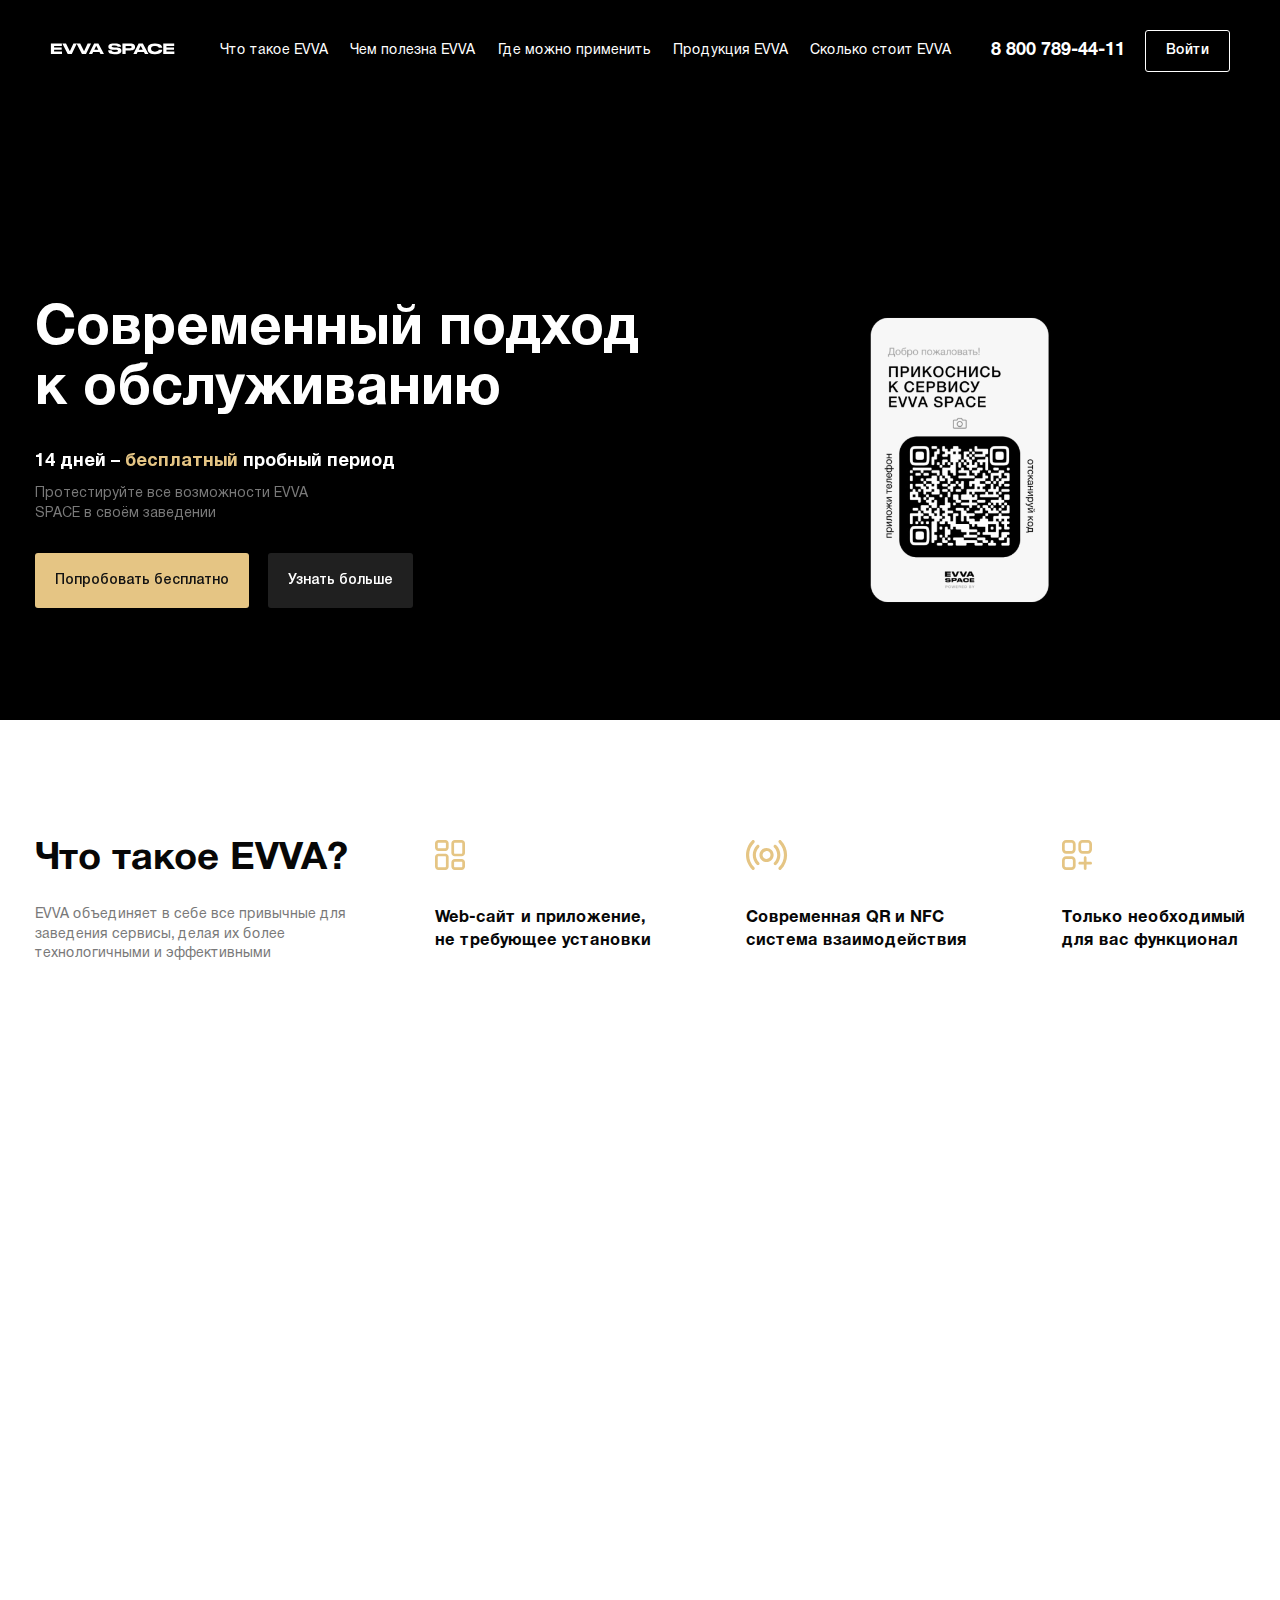
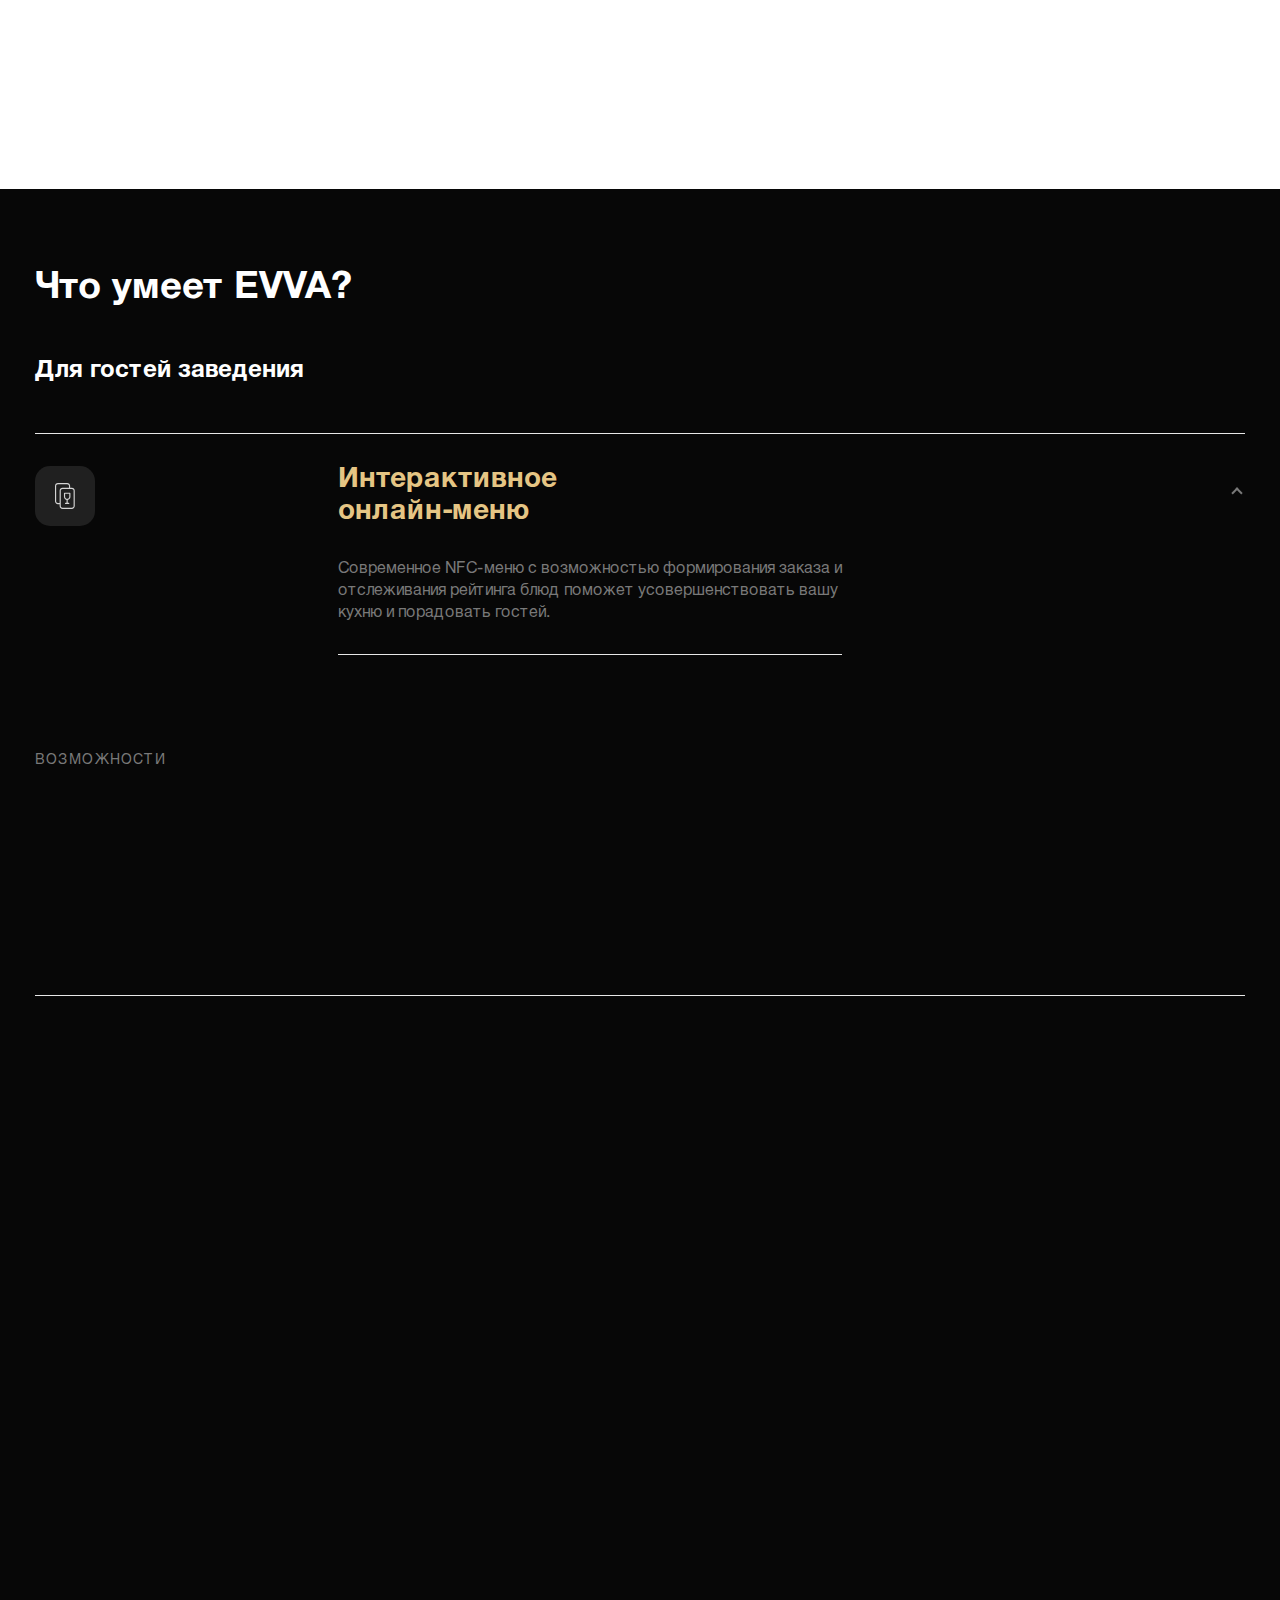
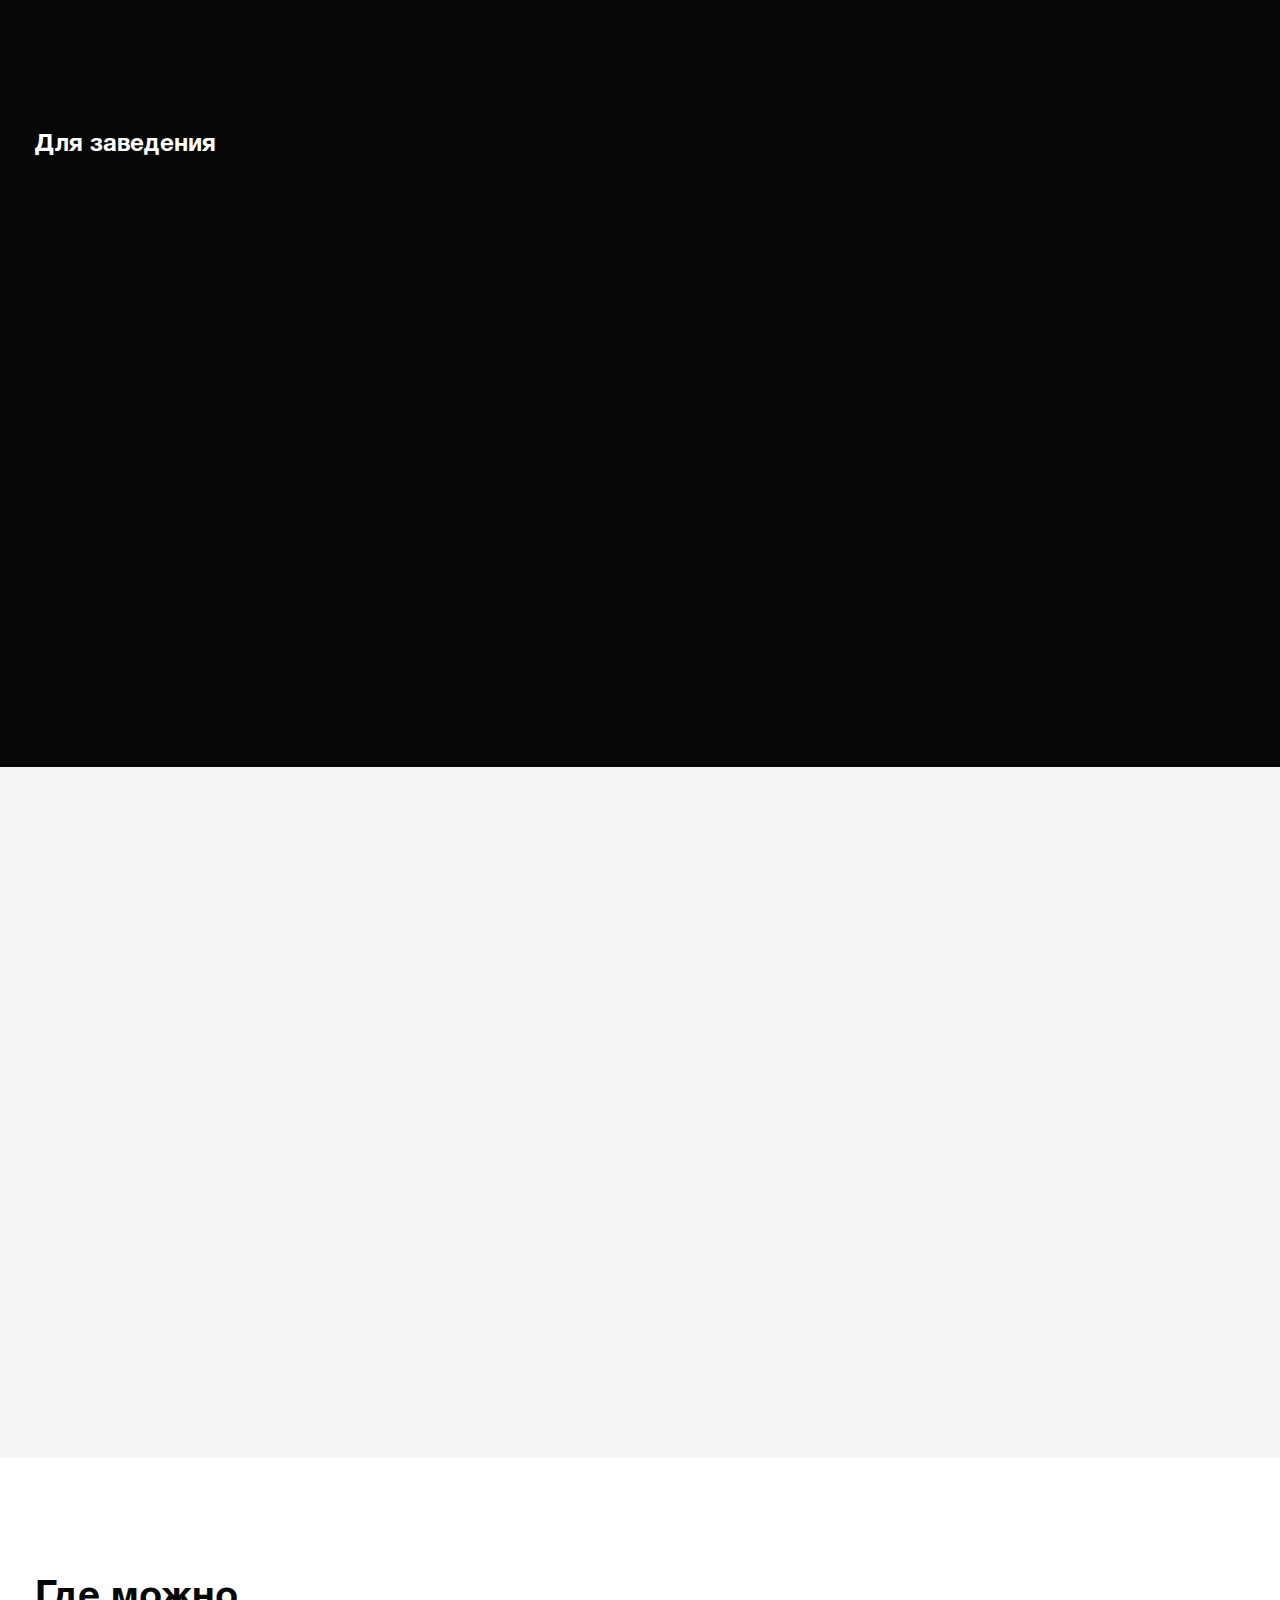
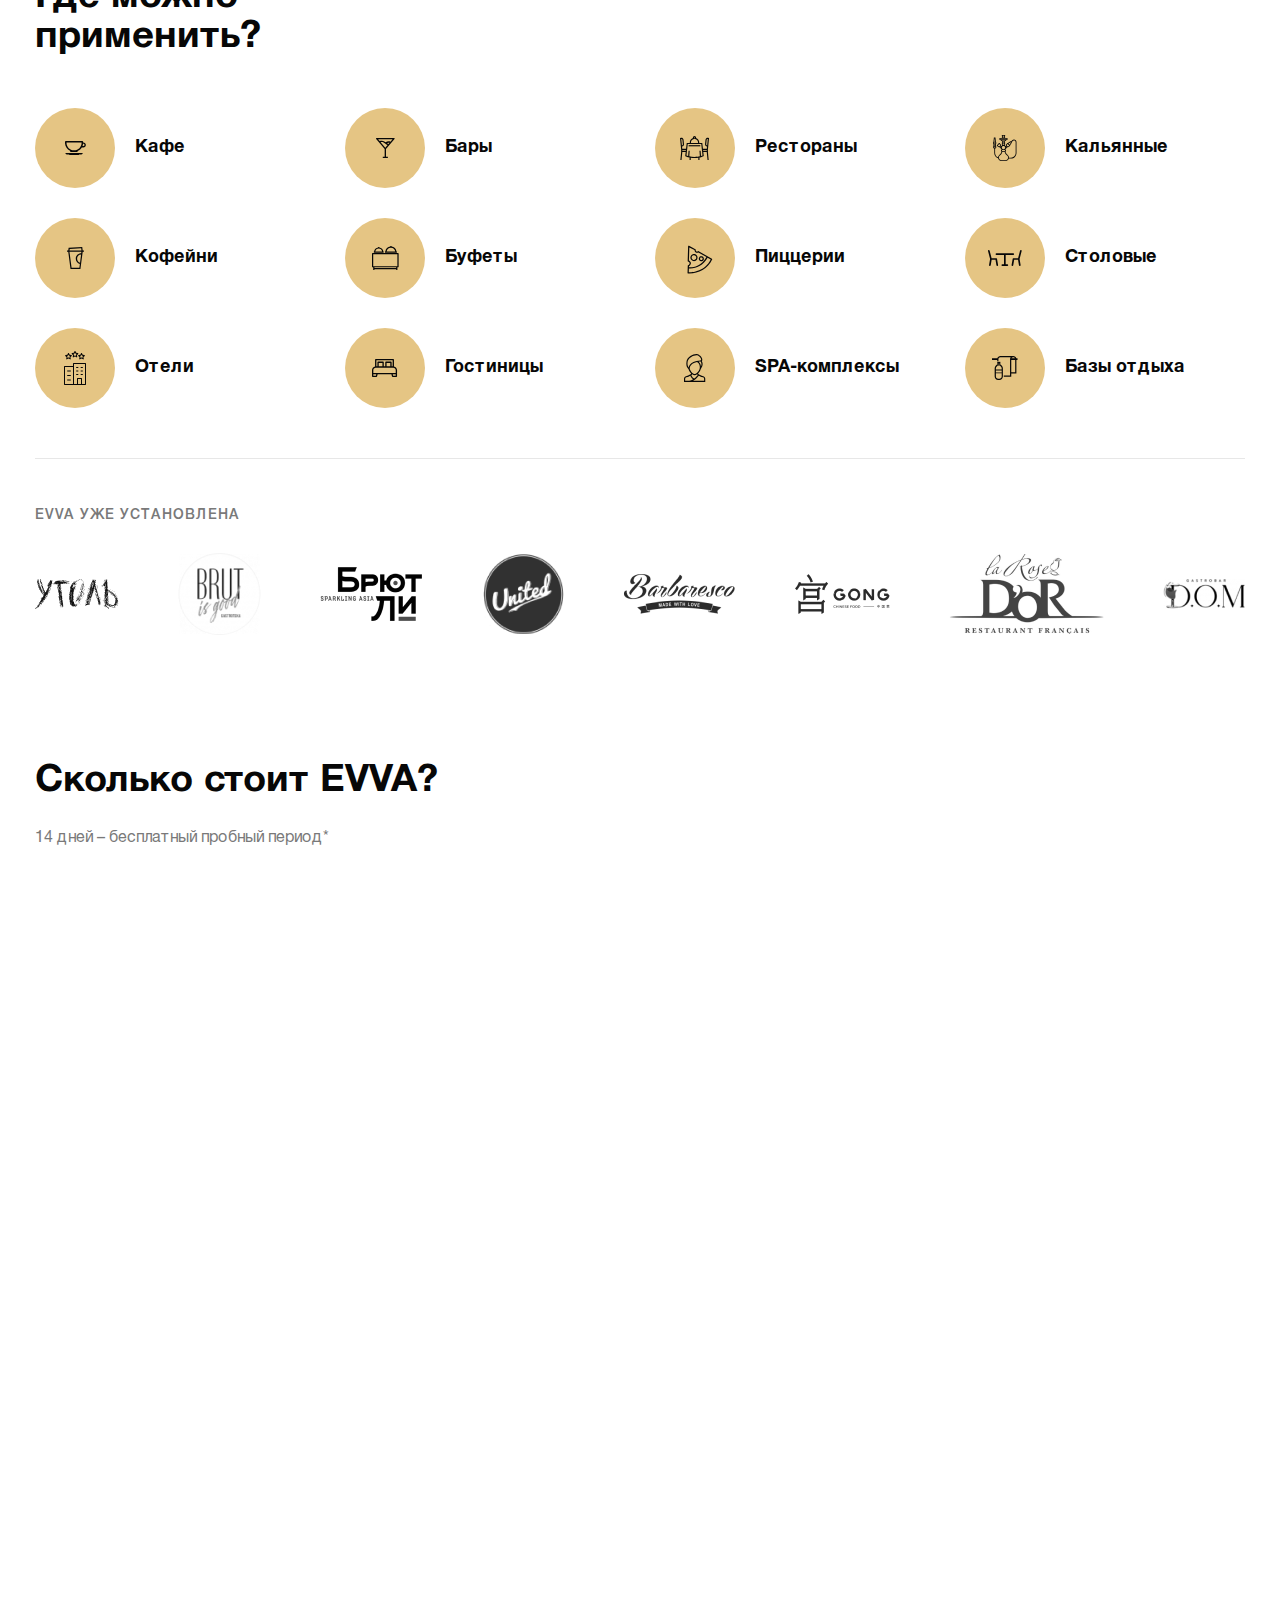
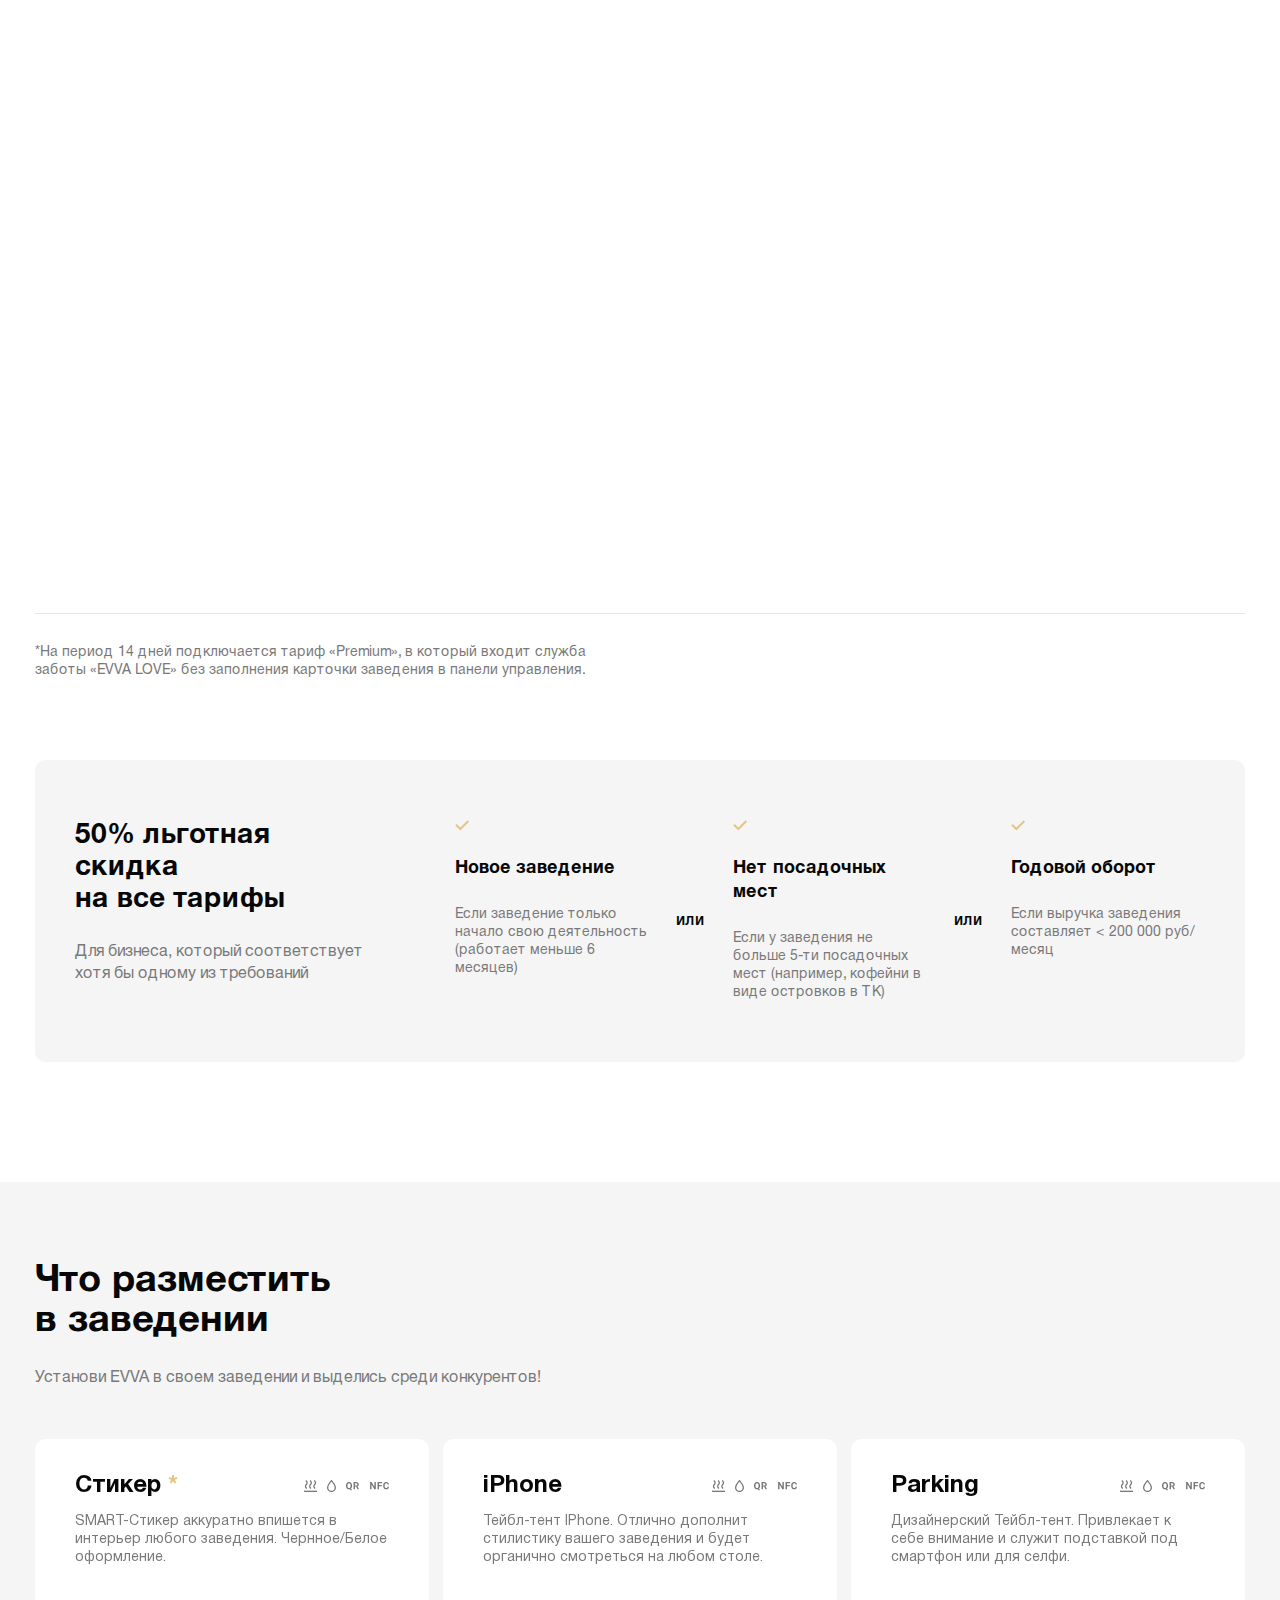
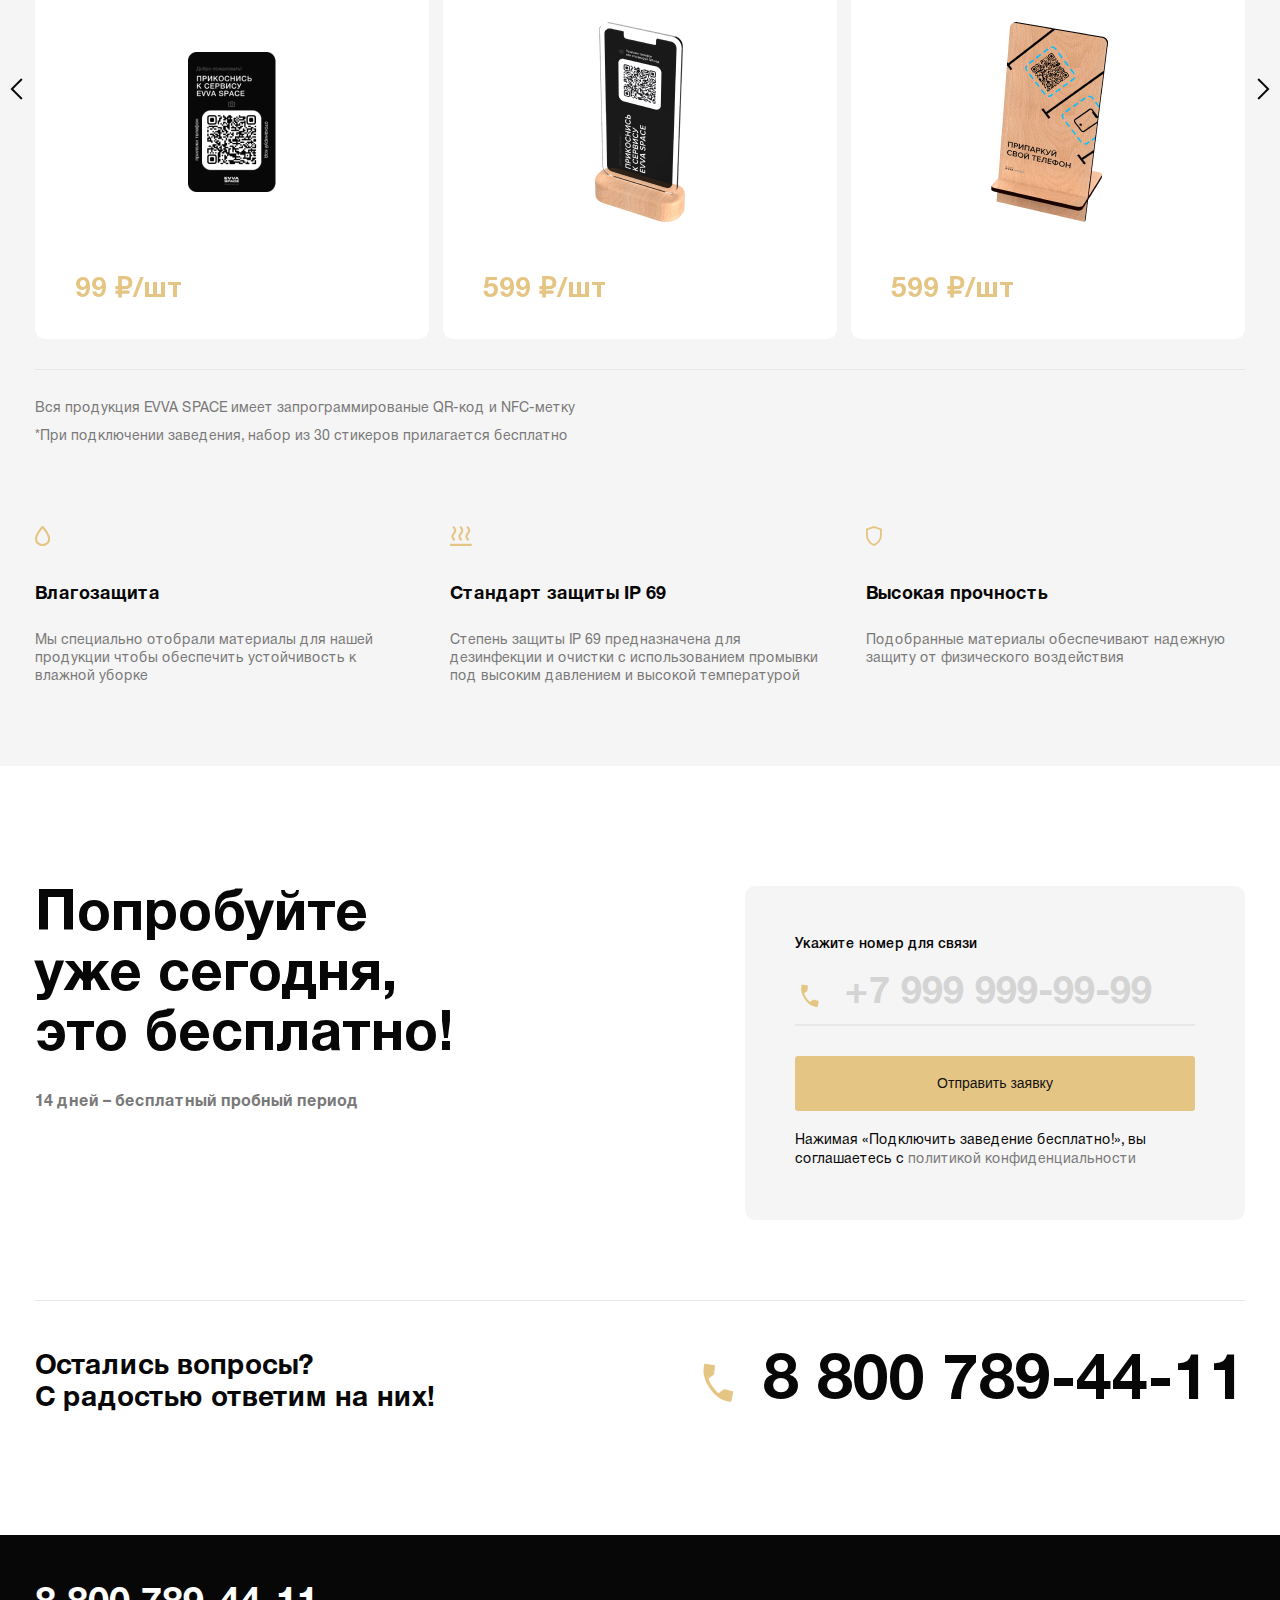
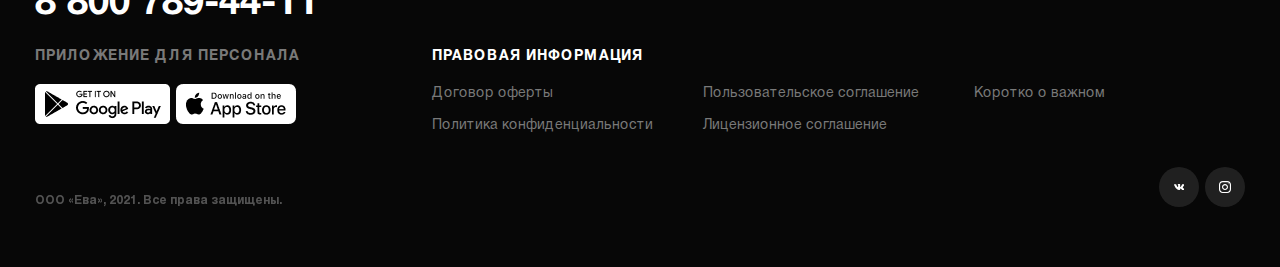
==== index.html @ 9679b36e "Merge branch 'master' of https://github.com/Deonar/evva" ====
<!DOCTYPE html>
<html lang="ru">
  <head>
    <meta charset="UTF-8" />
    <!-- <base href="/"> -->
    <meta name="viewport" content="width=device-width, initial-scale=1.0, maximum-scale=1.0, user-scalable=0">
    <link rel="stylesheet" href="assets/libs/slick/slick.css" />
    <link rel="stylesheet" href="assets/libs/magnific-popup/magnific-popup.css" />
    <link rel="stylesheet" href="assets/libs/animate/animate.min.css" />
    <link rel="stylesheet" href="assets/css/main.css?v=124" />

    <link rel="icon" href="/assets/img/favicon.png" sizes="32x32" />
    <link rel="apple-touch-icon" href="/assets/img/favicon.png" />
    <meta name="msapplication-TileImage" content="/assets/img/favicon.png" />
    <meta property="og:image" content="/assets/img/placeholder.jpg" />
    <link rel="image_src" href="/assets/img/placeholder.jpg" />

    <title>EVVA</title>
  </head>
  <body>
    <header id="header" class="header">
      <div class="header-container">
        <div class="header-body">
          <div class="header-burger__wrapper" id="header-burger">
            <div class="header-burger">
              <span></span>
              <span></span>
            </div>
          </div>
          <a href="/" class="header-logo">
            <svg>
              <use xlink:href="assets/img/logo.svg#logo"></use>
            </svg>
          </a>
          <div id="mobMenu" class="header-menu__wrapp">
            <div class="header-menu__head">
              <div class="header-menu__title">Меню</div>
              <div class="header-menu__close close-mob-menu-js">
                <span></span>
                <span></span>
              </div>
            </div>
            <ul class="header-menu">
              <li><a class="close-mob-menu-js scrollto" href="#about">Что такое EVVA</a></li>
              <li><a class="close-mob-menu-js scrollto" href="#what-can">Чем полезна EVVA</a></li>
              <li><a class="close-mob-menu-js scrollto" href="#applying">Где можно применить</a></li>
              <li><a class="close-mob-menu-js scrollto" href="#products">Продукция EVVA</a></li>
              <li><a class="close-mob-menu-js scrollto" href="#prices">Сколько стоит EVVA</a></li>
            </ul>
            <a href="#" class="header-btn header__mob-conten close-mob-menu-js">Войти</a>
          </div>
          <div class="header-options">
            <div class="header-contact">
              <a href="tel:+88007894411" class="contact-tell">
                8 800 789-44-11
                <img src="assets/img/icons/tell.svg" alt="" />
              </a>
            </div>
            <a href="#" class="header-btn btn">Войти</a>
          </div>
        </div>
      </div>
    </header>

    <main id="main" class="main" id="main">
      <div class="main__motion wow fadeIn" data-wow-delay="0.3s">
        <video muted="" src="assets/video/evva_dark.mp4"></video>
      </div>
      <div class="container">
        <div class="main-content wow fadeIn" data-wow-delay="0.4s">
          <h1 class="big-title big-title-light wow fadeInUp" data-wow-delay="0.6s">Современный подход к обслуживанию</h1>

          <p class="main__sub-title">14 дней – <span class="color-gold">бесплатный</span> пробный период</p>
          <p class="main__text mb-30">Протестируйте все возможности EVVA SPACE в своём заведении</p>
          <div class="main__btn-wrapper">
            <a href="#main-form" class="btn btn_hover gold-btn scrollto">Попробовать бесплатно</a>
            <a href="#about" class="btn gray-btn scrollto">Узнать больше</a>
          </div>
        </div>
      </div>
      <h1></h1>
    </main>

    <section id="about" class="about">
      <div class="container">
        <div class="about__wrapper mb-30">
          <div class="about__header wow fadeInLeft" data-wow-delay="0.6s">
            <h2 class="primary-title">Что такое EVVA?</h2>
            <p class="about__text">EVVA объединяет в себе все привычные для заведения сервисы, делая их более технологичными и эффективными</p>
          </div>
          <div class="about__colums">
            <div class="about__item wow fadeInRight" data-wow-delay="0.6s">
              <div class="about__icon">
                <img src="assets/img/icons/web-site.svg" alt="" />
              </div>
              <h3 class="about__title">Web-сайт и приложение,<br />не требующее установки</h3>
            </div>
            <div class="about__item wow fadeInRight" data-wow-delay="0.9s">
              <div class="about__icon">
                <img src="assets/img/icons/nfc.svg" alt="" />
              </div>
              <h3 class="about__title">Современная QR и NFC<br />система взаимодействия</h3>
            </div>
            <div class="about__item wow fadeInRight" data-wow-delay="1.2s">
              <div class="about__icon">
                <img src="assets/img/icons/functions.svg" alt="" />
              </div>
              <h3 class="about__title">Только необходимый<br />для вас функционал</h3>
            </div>
          </div>
        </div>
        <div class="about__btn wow fadeInUp" data-wow-delay="0.6s">
          <a href="#main-form" class="btn btn_hover gold-btn scrollto">Попробовать бесплатно</a>
        </div>
      </div>

      <div class="video-block video-js wow fadeInUp" data-wow-delay="0.9s">
        <div class="video-block-preview-mob"></div>

        <div class="video-block-preview">
          <video data-src="https://www.w3schools.com/howto/rain.mp4" class="" autoplay="" muted="" loop="">
            <source src="https://www.w3schools.com/howto/rain.mp4" type="video/mp4" />
          </video>
        </div>
        <div class="video-block-text">
          <div class="video-block__btn">
            <a href="https://www.youtube.com/watch?v=81Pk0hO2F4Y" class="play-btn mr-20 dr-play-video">
              <svg class="triangle" width="8" height="8" viewBox="0 0 8 8" fill="none" xmlns="http://www.w3.org/2000/svg">
                <path d="M7.14471 3.14023C7.89622 3.50469 7.89622 4.5753 7.14471 4.93977L1.43636 7.70817C0.772238 8.03025 -3.7358e-07 7.5465 -3.41316e-07 6.8084L-9.92949e-08 1.2716C-6.70312e-08 0.533496 0.772239 0.0497476 1.43637 0.371832L7.14471 3.14023Z" fill="#070707" />
              </svg>
            </a>
            <span>Посмотреть видео</span>
          </div>
          <h2 class="big-title big-title-light">Посмотрите видео о сервисе EVVA SPACE</h2>
        </div>
      </div>
    </section>

    <section id="what-can" class="what-can">
      <div class="container">
        <h2 class="primary-title-light">Что умеет EVVA?</h2>
        <h3 class="what-can__sub-title">Для гостей заведения</h3>
        <div class="guest-info">
          <div class="guest-info__item accordion-wrapper-js active">
            <div class="guest-info__header accordion-tab-js">
              <div class="guest-info__icon_wrapper">
                <div class="guest-info__icon">
                  <img src="assets/img/what-can/menu.svg" alt="#" />
                </div>
              </div>
              <h3 class="guest-info__title">Интерактивное онлайн-меню</h3>
            </div>
            <div class="accordion-content-js" style="display: block">
              <div class="guest-info__body">
                <div class="guest-info__opportunities">возможности</div>
                <div class="guest-info__content">
                  <p class="guest-info__text">Современное NFC-меню с возможностью формирования заказа и отслеживания рейтинга блюд поможет усовершенствовать вашу кухню и порадовать гостей.</p>
                  <div class="guest-info__opportunities_mob">возможности</div>
                  <div class="guest-info__lists">
                    <div class="guest-info__list-item wow fadeInUp" data-wow-delay="0.9s">
                      <span class="guest-info__list-icon"></span>
                      <p class="guest-info__list-text">Удобный и приятный интерфейс с фото<br />блюд и напитков</p>
                    </div>
                    <div class="guest-info__list-item wow fadeInUp" data-wow-delay="1.2s">
                      <span class="guest-info__list-icon"></span>
                      <p class="guest-info__list-text">Рейтинг и отзывы<br />на позиции в меню</p>
                    </div>
                    <div class="guest-info__list-item wow fadeInUp" data-wow-delay="1.5s">
                      <span class="guest-info__list-icon"></span>
                      <p class="guest-info__list-text">Формирование и оплата заказа Онлайн</p>
                    </div>
                    <div class="guest-info__list-item wow fadeInUp" data-wow-delay="1.8s">
                      <span class="guest-info__list-icon"></span>
                      <p class="guest-info__list-text">Бесплатно и навсегда</p>
                    </div>
                  </div>
                </div>
                <div class="guest-info__img wow fadeInUp" data-wow-delay="0.9s">
                  <img src="assets/img/what-can/menu.png" alt="#" />
                </div>
              </div>
            </div>
          </div>

          <div class="guest-info__item accordion-wrapper-js wow fadeInUp" data-wow-delay="0.6s">
            <div class="guest-info__header accordion-tab-js">
              <div class="guest-info__icon_wrapper">
                <div class="guest-info__icon">
                  <img src="assets/img/what-can/heart.svg" alt="#" />
                </div>
              </div>
              <h3 class="guest-info__title">
                Система<br />
                рекомендаций
              </h3>
            </div>
            <div class="accordion-content-js">
              <div class="guest-info__body">
                <div class="guest-info__opportunities">возможности</div>
                <div class="guest-info__content">
                  <p class="guest-info__text">Нейросеть анализирует предпочтения ваших гостей и гостей других заведений, выявляет их вкусы и помогает вам более эффективно осуществлять продажи.</p>
                  <div class="guest-info__opportunities_mob">возможности</div>
                  <div class="guest-info__lists">
                    <div class="guest-info__list-item">
                      <span class="guest-info__list-icon"></span>
                      <p class="guest-info__list-text">Нейросеть, изучающая предпочтения гостей</p>
                    </div>
                    <div class="guest-info__list-item">
                      <span class="guest-info__list-icon"></span>
                      <p class="guest-info__list-text">Старт/Стоп-листы</p>
                    </div>
                    <div class="guest-info__list-item">
                      <span class="guest-info__list-icon"></span>
                      <p class="guest-info__list-text">Акцент внимания на строке Рекомендаций</p>
                    </div>
                  </div>
                </div>
                <div class="guest-info__img">
                  <img src="assets/img/what-can/heart.png" alt="#" />
                </div>
              </div>
            </div>
          </div>

          <div class="guest-info__item accordion-wrapper-js wow fadeInUp" data-wow-delay="0.9s">
            <div class="guest-info__header accordion-tab-js">
              <div class="guest-info__icon_wrapper">
                <div class="guest-info__icon">
                  <img src="assets/img/what-can/waiter.svg" alt="#" />
                </div>
              </div>
              <h3 class="guest-info__title">Вызов<br />официанта</h3>
            </div>
            <div class="accordion-content-js">
              <div class="guest-info__body">
                <div class="guest-info__opportunities">возможности</div>
                <div class="guest-info__content">
                  <p class="guest-info__text">Современный способ взаимодействия “Официант-Гость”. Официант в реальном времени видит приглашение за стол или готовность гостя сделать заказ</p>
                  <div class="guest-info__opportunities_mob">возможности</div>
                  <div class="guest-info__lists">
                    <div class="guest-info__list-item">
                      <span class="guest-info__list-icon"></span>
                      <p class="guest-info__list-text">Привязка официантов к столам не отвлекаясь от работы</p>
                    </div>
                    <div class="guest-info__list-item">
                      <span class="guest-info__list-icon"></span>
                      <p class="guest-info__list-text">Кнопка вызова официанта в телефоне гостя</p>
                    </div>
                    <div class="guest-info__list-item">
                      <span class="guest-info__list-icon"></span>
                      <p class="guest-info__list-text">Заказ гостя и возможность редактирования заказа в телефоне сотрудника</p>
                    </div>
                    <div class="guest-info__list-item">
                      <span class="guest-info__list-icon"></span>
                      <p class="guest-info__list-text">PUSH-уведомление официанту в реальном времени</p>
                    </div>
                  </div>
                </div>
                <div class="guest-info__img">
                  <img src="assets/img/what-can/waiter.png" alt="#" />
                </div>
              </div>
            </div>
          </div>

          <div class="guest-info__item accordion-wrapper-js wow fadeInUp" data-wow-delay="1.2s">
            <div class="guest-info__header accordion-tab-js">
              <div class="guest-info__icon_wrapper">
                <div class="guest-info__icon">
                  <img src="assets/img/what-can/tips.svg" alt="#" />
                </div>
              </div>
              <h3 class="guest-info__title">Чаевые<br />официанту</h3>
            </div>
            <div class="accordion-content-js">
              <div class="guest-info__body">
                <div class="guest-info__opportunities">возможности</div>
                <div class="guest-info__content">
                  <p class="guest-info__text">Возможность меньше чем за минуту оценить качество обслуживания и поблагодарить официанта чаевыми с помощью любой удобной платежной системы.</p>
                  <div class="guest-info__opportunities_mob">возможности</div>
                  <div class="guest-info__lists">
                    <div class="guest-info__list-item">
                      <span class="guest-info__list-icon"></span>
                      <p class="guest-info__list-text">Моментальный вывод средств на карту сотрудника</p>
                    </div>
                    <div class="guest-info__list-item">
                      <span class="guest-info__list-icon"></span>
                      <p class="guest-info__list-text">Комиссия с чаевых до 5%</p>
                    </div>
                    <div class="guest-info__list-item">
                      <span class="guest-info__list-icon"></span>
                      <p class="guest-info__list-text">Рейтинг и оценка качества обслуживания официанта</p>
                    </div>
                  </div>
                </div>
                <div class="guest-info__img">
                  <img src="assets/img/what-can/tips.png" alt="#" />
                </div>
              </div>
            </div>
          </div>

          <div class="guest-info__item accordion-wrapper-js wow fadeInUp" data-wow-delay="1.5s">
            <div class="guest-info__header accordion-tab-js">
              <div class="guest-info__icon_wrapper">
                <div class="guest-info__icon">
                  <img src="assets/img/what-can/star.svg" alt="#" />
                </div>
              </div>
              <h3 class="guest-info__title">
                Отзывы<br />
                посетителей
              </h3>
            </div>
            <div class="accordion-content-js">
              <div class="guest-info__body">
                <div class="guest-info__opportunities">возможности</div>
                <div class="guest-info__content">
                  <p class="guest-info__text">Следите за лояльностью ваших клиентов, анализируйте оценки и отзывы на заведение, меню и качество обслуживания, чтобы вывести сервис на новый уровень</p>
                  <div class="guest-info__opportunities_mob">возможности</div>
                  <div class="guest-info__lists">
                    <div class="guest-info__list-item">
                      <span class="guest-info__list-icon"></span>
                      <p class="guest-info__list-text">Оценки и отзывы<br />на заведение</p>
                    </div>
                    <div class="guest-info__list-item">
                      <span class="guest-info__list-icon"></span>
                      <p class="guest-info__list-text">Оценки и отзывы<br />на меню</p>
                    </div>
                    <div class="guest-info__list-item">
                      <span class="guest-info__list-icon"></span>
                      <p class="guest-info__list-text">Оценки и отзывы<br />на качество обслуживания</p>
                    </div>
                    <div class="guest-info__list-item">
                      <span class="guest-info__list-icon"></span>
                      <p class="guest-info__list-text">Сводная аналитика<br />обратной связи</p>
                    </div>
                  </div>
                </div>
                <div class="guest-info__img">
                  <img src="assets/img/what-can/star.png" alt="#" />
                </div>
              </div>
            </div>
          </div>

          <div class="guest-info__item accordion-wrapper-js wow fadeInUp" data-wow-delay="1.7s">
            <div class="guest-info__header accordion-tab-js">
              <div class="guest-info__icon_wrapper">
                <div class="guest-info__icon">
                  <img src="assets/img/what-can/percent.svg" alt="#" />
                </div>
              </div>
              <h3 class="guest-info__title">
                События<br />
                и акции заведения
              </h3>
            </div>
            <div class="accordion-content-js">
              <div class="guest-info__body">
                <div class="guest-info__opportunities">возможности</div>
                <div class="guest-info__content">
                  <p class="guest-info__text">Держите своих клиентов в курсе актуальных событий и акций. Собирайте обратную связь и узнавайте интересы ваших гостей!</p>
                  <div class="guest-info__opportunities_mob">возможности</div>
                  <div class="guest-info__lists">
                    <div class="guest-info__list-item">
                      <span class="guest-info__list-icon"></span>
                      <p class="guest-info__list-text">События и акции с детальной настройкой условий</p>
                    </div>
                    <div class="guest-info__list-item">
                      <span class="guest-info__list-icon"></span>
                      <p class="guest-info__list-text">Обратная связь гостей</p>
                    </div>
                    <div class="guest-info__list-item">
                      <span class="guest-info__list-icon"></span>
                      <p class="guest-info__list-text">Сбор интересов ваших клиентов на основе их реакций на мероприятия</p>
                    </div>
                  </div>
                </div>
                <div class="guest-info__img">
                  <img src="assets/img/what-can/percent.png" alt="#" />
                </div>
              </div>
            </div>
          </div>
        </div>

        <h3 class="what-can__sub-title">Для заведения</h3>

        <div class="shop-info">
          <div class="shop-info__item wow fadeInUp" data-wow-delay="0.6s">
            <div class="shop-info__header">
              <div class="shop-info__icon">
                <img src="assets/img/what-can/analitics.svg" alt="#" />
              </div>
              <h3 class="shop-info__title">Расширенная<br />аналитика</h3>
            </div>
            <p class="shop-info__text">Собирайте и анализируйте данные, полученные с каждого модуля системы EVVA, это поможет вам принимать правильные управленческие решения и вывести сервис на новый уровень!</p>
            <div class="shop-info__img">
              <img src="assets/img/what-can/analitics.png" alt="#" />
            </div>
          </div>
          <div class="shop-info__item wow fadeInUp" data-wow-delay="0.9s">
            <div class="shop-info__header">
              <div class="shop-info__icon">
                <img src="assets/img/what-can/users.svg" alt="" />
              </div>
              <h3 class="shop-info__title">
                Клиентская<br />
                база
              </h3>
            </div>
            <p class="shop-info__text">Собирайте и работайте с клиентской базой! Персональные и контактные данные, предпочтения и интересы ваших гостей помогут сделать для них предложение, от которого невозможно отказаться!</p>
            <div class="shop-info__img">
              <img src="assets/img/what-can/users.png" alt="#" />
            </div>
          </div>
        </div>
      </div>
    </section>

    <section id="staff" class="staff">
      <div class="container">
        <div class="staff-body">
          <div class="staff-block__title wow fadeIn" data-wow-delay="0.2s">
            <h2 class="staff-title primary-title">
              EVVA STAFF <br />
              для персонала
            </h2>
            <div class="staff-text">Теперь каждый официант может стать управляющим! Доверьте контроль над сервисом вашим сотрудникам, чтобы сделать его более качественным и эффективным!</div>
            <div class="staff-list__app">
              <a href="#" class="staff-app">
                <img src="assets/img/google-play-1.png" alt="" />
              </a>
              <a href="#" class="staff-app">
                <img src="assets/img/app-store-1.png" alt="" />
              </a>
            </div>
          </div>
          <div class="staff-block__img wow fadeInUp" data-wow-delay="0.3s">
            <img src="assets/img/tell-watch.png" alt="" />
          </div>
          <div class="staff-block__opportunities wow fadeIn" data-wow-delay="0.2s">
            <div class="staff-block__opportunities-title">возможности</div>
            <ul class="staff-block__opportunities-list">
              <li class="staff-block__opportunities-item">
                <img src="assets/img/icons/staff-1.svg" alt="" class="staff-block__opportunities-icon" />
                <div class="staff-block__opportunities-text">Моментальный вывод чаевых на банковскую карту</div>
              </li>
              <li class="staff-block__opportunities-item">
                <img src="assets/img/icons/staff-2.svg" alt="" class="staff-block__opportunities-icon" />
                <div class="staff-block__opportunities-text">Рейтинг и отзывы о персонале</div>
              </li>
              <li class="staff-block__opportunities-item">
                <img src="assets/img/icons/staff-3.svg" alt="" class="staff-block__opportunities-icon" />
                <div class="staff-block__opportunities-text">Настройка личного профиля</div>
              </li>
              <li class="staff-block__opportunities-item">
                <img src="assets/img/icons/staff-4.svg" alt="" class="staff-block__opportunities-icon" />
                <div class="staff-block__opportunities-text">Отображение отзывово качестве обслуживания</div>
              </li>
              <li class="staff-block__opportunities-item">
                <img src="assets/img/icons/staff-5.svg" alt="" class="staff-block__opportunities-icon" />
                <div class="staff-block__opportunities-text">Самостоятельная привязка сотрудников к столам</div>
              </li>
              <li class="staff-block__opportunities-item">
                <img src="assets/img/icons/staff-6.svg" alt="" class="staff-block__opportunities-icon" />
                <div class="staff-block__opportunities-text">PUSH-уведомленияв реальном времени</div>
              </li>
            </ul>
          </div>
        </div>
      </div>
    </section>

    <section id="applying" class="applying">
      <div class="container">
        <h2 class="applying-title primary-title">
          Где можно <br />
          применить?
        </h2>
        <ul class="applying-list">
          <li class="applying-list__item">
            <div class="applying-img">
              <img src="assets/img/applying/applying-1.svg" alt="" />
            </div>
            <div class="applying-name">Кафе</div>
          </li>
          <li class="applying-list__item">
            <div class="applying-img">
              <img src="assets/img/applying/applying-2.svg" alt="" />
            </div>
            <div class="applying-name">Бары</div>
          </li>
          <li class="applying-list__item">
            <div class="applying-img">
              <img src="assets/img/applying/applying-3.svg" alt="" />
            </div>
            <div class="applying-name">Рестораны</div>
          </li>
          <li class="applying-list__item">
            <div class="applying-img">
              <img src="assets/img/applying/applying-4.svg" alt="" />
            </div>
            <div class="applying-name">Кальянные</div>
          </li>
          <li class="applying-list__item">
            <div class="applying-img">
              <img src="assets/img/applying/applying-5.svg" alt="" />
            </div>
            <div class="applying-name">Кофейни</div>
          </li>
          <li class="applying-list__item">
            <div class="applying-img">
              <img src="assets/img/applying/applying-6.svg" alt="" />
            </div>
            <div class="applying-name">Буфеты</div>
          </li>
          <li class="applying-list__item">
            <div class="applying-img">
              <img src="assets/img/applying/applying-7.svg" alt="" />
            </div>
            <div class="applying-name">Пиццерии</div>
          </li>
          <li class="applying-list__item">
            <div class="applying-img">
              <img src="assets/img/applying/applying-8.svg" alt="" />
            </div>
            <div class="applying-name">Столовые</div>
          </li>
          <li class="applying-list__item">
            <div class="applying-img">
              <img src="assets/img/applying/applying-9.svg" alt="" />
            </div>
            <div class="applying-name">Отели</div>
          </li>
          <li class="applying-list__item">
            <div class="applying-img">
              <img src="assets/img/applying/applying-10.svg" alt="" />
            </div>
            <div class="applying-name">Гостиницы</div>
          </li>
          <li class="applying-list__item">
            <div class="applying-img">
              <img src="assets/img/applying/applying-11.svg" alt="" />
            </div>
            <div class="applying-name">SPA-комплексы</div>
          </li>
          <li class="applying-list__item">
            <div class="applying-img">
              <img src="assets/img/applying/applying-12.svg" alt="" />
            </div>
            <div class="applying-name">Базы отдыха</div>
          </li>
        </ul>
        <div class="applying-now">
          <div class="applying-now__title">EVVA уже установлена</div>
          <ul class="applying-now__list">
            <li class="applying-now__list-item">
              <a href="#" target="_blank">
                <img src="assets/img/applying-now/applying-now-1.png" alt="" />
              </a>
            </li>
            <li class="applying-now__list-item">
              <a href="#" target="_blank">
                <img src="assets/img/applying-now/applying-now-2.png" alt="" />
              </a>
            </li>
            <li class="applying-now__list-item">
              <a href="#" target="_blank">
                <img src="assets/img/applying-now/applying-now-3.png" alt="" />
              </a>
            </li>
            <li class="applying-now__list-item">
              <a href="#" target="_blank">
                <img src="assets/img/applying-now/applying-now-4.png" alt="" />
              </a>
            </li>
            <li class="applying-now__list-item">
              <a href="#" target="_blank">
                <img src="assets/img/applying-now/applying-now-5.png" alt="" />
              </a>
            </li>
            <li class="applying-now__list-item">
              <a href="#" target="_blank">
                <img src="assets/img/applying-now/applying-now-6.png" alt="" />
              </a>
            </li>
            <li class="applying-now__list-item">
              <a href="#" target="_blank">
                <img src="assets/img/applying-now/applying-now-7.png" alt="" />
              </a>
            </li>
            <li class="applying-now__list-item">
              <a href="#" target="_blank">
                <img src="assets/img/applying-now/applying-now-8.png" alt="" />
              </a>
            </li>
          </ul>
        </div>
      </div>
    </section>

    <section id="prices" class="prices">
      <div class="container">
        <h2 class="prices-title primary-title">Сколько стоит EVVA?</h2>
        <div class="prices-sub__title primary-sub__title">14 дней – бесплатный пробный период*</div>
        <ul class="prices-cards">
          <li class="prices-card wow fadeInUp" data-wow-delay="0.6s">
            <h2 class="prices-card__title">Mini</h2>
            <div class="prices-card__price">1 990 <span>₽/мес</span></div>
            <div class="prices-card__sub-price">
              11 940 ₽ – 6 месяцев <br />
              23 880 ₽ – 12 месяцев
            </div>
            <div class="prices-card__accordion accordion-js active">
              <div class="prices-card__more">Свернуть</div>
              <ul class="prices-card__content-blocks accordion-block-js" style="display: block">
                <li class="prices-card__content-block">
                  <div class="prices-card__content-title">Клиентское приложение</div>
                  <ul class="prices-card__content-list">
                    <li class="prices-card__content-item">Интерактивное онлайн-меню</li>
                    <li class="prices-card__content-item">Система рекомендаций</li>
                    <li class="prices-card__content-item">Вызов официанта</li>
                    <li class="prices-card__content-item">Чаевые официанту</li>
                    <li class="prices-card__content-item">Отзывы посетителей</li>
                    <li class="prices-card__content-item">События и акции заведения</li>
                  </ul>
                </li>
                <li class="prices-card__content-block">
                  <div class="prices-card__content-title">панель управления</div>
                  <ul class="prices-card__content-list">
                    <li class="prices-card__content-item">Контакты посетителей</li>
                    <li class="prices-card__content-item">Старт/стоп листы</li>
                    <li class="prices-card__content-item">Настройка клиентского веб-приложения</li>
                  </ul>
                </li>
                <li class="prices-card__content-block">
                  <div class="prices-card__content-title">панель управления</div>
                  <ul class="prices-card__content-list">
                    <li class="prices-card__content-item">Контакты посетителей</li>
                    <li class="prices-card__content-item">Старт/стоп листы</li>
                    <li class="prices-card__content-item">Настройка клиентского веб-приложения</li>
                  </ul>
                </li>
              </ul>
            </div>
            <a href="#main-form" class="prices-card__btn btn btn_hover gold-btn scrollto">Подключить заведение</a>
          </li>
          <li class="prices-card _black wow fadeInUp" data-wow-delay="0.9s">
            <h2 class="prices-card__title">Optimal <span>Рекомендуем</span></h2>
            <div class="prices-card__price">3 990 <span>₽/мес</span></div>
            <div class="prices-card__sub-price">
              23 940 ₽ – 6 месяцев <br />
              47 880 ₽ – 12 месяцев
            </div>
            <div class="prices-card__accordion accordion-js">
              <div class="prices-card__more">Что входит в тариф</div>
              <ul class="prices-card__content-blocks accordion-block-js">
                <li class="prices-card__content-block">
                  <div class="prices-card__content-title">Клиентское приложение</div>
                  <ul class="prices-card__content-list">
                    <li class="prices-card__content-item">Интерактивное онлайн-меню</li>
                    <li class="prices-card__content-item">Система рекомендаций</li>
                    <li class="prices-card__content-item">Вызов официанта</li>
                    <li class="prices-card__content-item">Чаевые официанту</li>
                    <li class="prices-card__content-item">Отзывы посетителей</li>
                    <li class="prices-card__content-item">События и акции заведения</li>
                  </ul>
                </li>
                <li class="prices-card__content-block">
                  <div class="prices-card__content-title">панель управления</div>
                  <ul class="prices-card__content-list">
                    <li class="prices-card__content-item">Контакты посетителей</li>
                    <li class="prices-card__content-item">Аналитика меню</li>
                    <li class="prices-card__content-item">Аналитика заказов</li>
                    <li class="prices-card__content-item">Аналитика сотрудников</li>
                    <li class="prices-card__content-item">Аналитика посетителей</li>
                    <li class="prices-card__content-item">Аналитика заведения</li>
                    <li class="prices-card__content-item">Старт/стоп листы</li>
                    <li class="prices-card__content-item">Настройка клиентского веб-приложения</li>
                  </ul>
                </li>
                <li class="prices-card__content-block">
                  <div class="prices-card__content-title">сопутствующий сервис</div>
                  <ul class="prices-card__content-list">
                    <li class="prices-card__content-item">Приложение для персонала</li>
                    <li class="prices-card__content-item _heart-icon">Служба заботы EVVA LOVE</li>
                  </ul>
                </li>
              </ul>
            </div>
            <a href="#main-form" class="prices-card__btn btn btn_hover gold-btn scrollto">Подключить заведение</a>
          </li>
          <li class="prices-card wow fadeInUp" data-wow-delay="1.2s">
            <h2 class="prices-card__title">Premium</h2>
            <div class="prices-card__price">5 990 <span>₽/мес</span></div>
            <div class="prices-card__sub-price">
              35 940 ₽ – 6 месяцев <br />
              71 880 ₽ – 12 месяцев
            </div>
            <div class="prices-card__accordion accordion-js">
              <div class="prices-card__more">Что входит в тариф</div>
              <ul class="prices-card__content-blocks accordion-block-js">
                <li class="prices-card__content-block">
                  <div class="prices-card__content-title">Клиентское приложение</div>
                  <ul class="prices-card__content-list">
                    <li class="prices-card__content-item">Интерактивное онлайн-меню</li>
                    <li class="prices-card__content-item">Система рекомендаций</li>
                    <li class="prices-card__content-item">Вызов официанта</li>
                    <li class="prices-card__content-item">Чаевые официанту</li>
                    <li class="prices-card__content-item">Отзывы посетителей</li>
                    <li class="prices-card__content-item">События и акции заведения</li>
                  </ul>
                </li>
                <li class="prices-card__content-block">
                  <div class="prices-card__content-title">панель управления</div>
                  <ul class="prices-card__content-list">
                    <li class="prices-card__content-item">Контакты посетителей</li>
                    <li class="prices-card__content-item">Персональные данные посетителей</li>
                    <li class="prices-card__content-item">Социальные сети посетителей</li>
                    <li class="prices-card__content-item">Предпочтения и интересы посетителей</li>
                    <li class="prices-card__content-item">Аналитика меню</li>
                    <li class="prices-card__content-item">Аналитика заказов</li>
                    <li class="prices-card__content-item">Аналитика сотрудников</li>
                    <li class="prices-card__content-item">Аналитика посетителей</li>
                    <li class="prices-card__content-item">Аналитика заведения</li>
                    <li class="prices-card__content-item">Старт/стоп листы</li>
                    <li class="prices-card__content-item">Настройка клиентского веб-приложения</li>
                  </ul>
                </li>
                <li class="prices-card__content-block">
                  <div class="prices-card__content-title">сопутствующий сервис</div>
                  <ul class="prices-card__content-list">
                    <li class="prices-card__content-item">Приложение для персонала</li>
                    <li class="prices-card__content-item">Старт/стоп листы</li>
                    <li class="prices-card__content-item _heart-icon">Служба заботы EVVA LOVE</li>
                  </ul>
                </li>
              </ul>
            </div>
            <a href="#main-form" class="prices-card__btn btn btn_hover gold-btn scrollto">Подключить заведение</a>
          </li>
        </ul>
        <div class="products__text">
          <p>*На период 14 дней подключается тариф «Premium», в который входит служба заботы «EVVA LOVE» без заполнения карточки заведения в панели управления.</p>
        </div>
        <div class="prices-desc">
          <div class="prices-desc__body">
            <div class="prices-desc__title">
              50% льготная скидка <br />
              на все тарифы
            </div>
            <div class="prices-desc__text">Для бизнеса, который соответствует хотя бы одному из требований</div>
          </div>
          <ul class="prices-desc__list">
            <li class="prices-desc__item">
              <img src="assets/img/icons/check-icon.svg" alt="v" class="prices-desc__item-icon" />
              <div class="prices-desc__item-title">Новое заведение</div>
              <div class="prices-desc__item-text">Если заведение только начало свою деятельность (работает меньше 6 месяцев)</div>
              <span class="prices-desc__or">или</span>
            </li>
            <li class="prices-desc__item">
              <img src="assets/img/icons/check-icon.svg" alt="v" class="prices-desc__item-icon" />
              <div class="prices-desc__item-title">Нет посадочных мест</div>
              <div class="prices-desc__item-text">Если у заведения не больше 5-ти посадочных мест (например, кофейни в виде островков в ТК)</div>
              <span class="prices-desc__or">или</span>
            </li>
            <li class="prices-desc__item">
              <img src="assets/img/icons/check-icon.svg" alt="v" class="prices-desc__item-icon" />
              <div class="prices-desc__item-title">Годовой оборот</div>
              <div class="prices-desc__item-text">Если выручка заведения составляет < 200 000 руб/месяц</div>
              <span class="prices-desc__or">или</span>
            </li>
          </ul>
        </div>
      </div>
    </section>

    <section id="products" class="products">
      <div class="container">
        <h2 class="products-title primary-title">
          Что разместить <br />
          в заведении
        </h2>
        <div class="products-sub__title primary-sub__title">Установи EVVA в своем заведении и выделись среди конкурентов!</div>
        <div id="products-slider" class="products-slider">
          <div class="products-slider__item">
            <div class="products-card">
              <div class="products-card__head">
                <div class="products-card__head-top">
                  <h4 class="products-card__title _important">Стикер <span>*</span></h4>
                  <div class="products-card__icons">
                    <img class="products-card__icon" src="assets/img/icons/card-icon-1.svg" alt="" />
                    <img class="products-card__icon" src="assets/img/icons/card-icon-2.svg" alt="" />
                    <img class="products-card__icon" src="assets/img/icons/card-icon-3.svg" alt="" />
                    <img class="products-card__icon" src="assets/img/icons/card-icon-4.svg" alt="" />
                  </div>
                </div>
                <div class="products-card__desc">SMART-Стикер аккуратно впишется в интерьер любого заведения. Чернное/Белое оформление.</div>
              </div>
              <div class="products-card__product">
                <img src="assets/img/products/product-1.png" alt="" />
              </div>
              <div class="products-card__price">99 ₽/шт</div>
            </div>
          </div>
          <div class="products-slider__item">
            <div class="products-card">
              <div class="products-card__head">
                <div class="products-card__head-top">
                  <h4 class="products-card__title">iPhone</h4>
                  <div class="products-card__icons">
                    <img class="products-card__icon" src="assets/img/icons/card-icon-1.svg" alt="" />
                    <img class="products-card__icon" src="assets/img/icons/card-icon-2.svg" alt="" />
                    <img class="products-card__icon" src="assets/img/icons/card-icon-3.svg" alt="" />
                    <img class="products-card__icon" src="assets/img/icons/card-icon-4.svg" alt="" />
                  </div>
                </div>
                <div class="products-card__desc">Тейбл-тент IPhone. Отлично дополнит стилистику вашего заведения и будет органично смотреться на любом столе.</div>
              </div>
              <div class="products-card__product">
                <img src="assets/img/products/product-2.png" alt="" />
              </div>
              <div class="products-card__price">599 ₽/шт</div>
            </div>
          </div>
          <div class="products-slider__item">
            <div class="products-card">
              <div class="products-card__head">
                <div class="products-card__head-top">
                  <h4 class="products-card__title">Parking</h4>
                  <div class="products-card__icons">
                    <img class="products-card__icon" src="assets/img/icons/card-icon-1.svg" alt="" />
                    <img class="products-card__icon" src="assets/img/icons/card-icon-2.svg" alt="" />
                    <img class="products-card__icon" src="assets/img/icons/card-icon-3.svg" alt="" />
                    <img class="products-card__icon" src="assets/img/icons/card-icon-4.svg" alt="" />
                  </div>
                </div>

                <div class="products-card__desc">Дизайнерский Тейбл-тент. Привлекает к себе внимание и служит подставкой под смартфон или для селфи.</div>
              </div>
              <div class="products-card__product">
                <img src="assets/img/products/product-3.png" alt="" />
              </div>
              <div class="products-card__price">599 ₽/шт</div>
            </div>
          </div>
          <div class="products-slider__item">
            <div class="products-card">
              <div class="products-card__head">
                <div class="products-card__head-top">
                  <h4 class="products-card__title">Little Brick</h4>
                  <div class="products-card__icons">
                    <img class="products-card__icon" src="assets/img/icons/card-icon-1.svg" alt="" />
                    <img class="products-card__icon" src="assets/img/icons/card-icon-2.svg" alt="" />
                    <img class="products-card__icon" src="assets/img/icons/card-icon-3.svg" alt="" />
                    <img class="products-card__icon" src="assets/img/icons/card-icon-4.svg" alt="" />
                  </div>
                </div>

                <div class="products-card__desc">Дизайнерский Тейбл-тент. Отличается повышенной прочностью и необычным внешним видом. Отлично будет смотреться на любой поверхности.</div>
              </div>
              <div class="products-card__product">
                <img src="assets/img/products/product-4.png" alt="" />
              </div>
              <div class="products-card__price">899 ₽/шт</div>
            </div>
          </div>
          <div class="products-slider__item">
            <div class="products-card">
              <div class="products-card__head">
                <div class="products-card__head-top">
                  <h4 class="products-card__title">Large Brick</h4>
                  <div class="products-card__icons">
                    <img class="products-card__icon" src="assets/img/icons/card-icon-1.svg" alt="" />
                    <img class="products-card__icon" src="assets/img/icons/card-icon-2.svg" alt="" />
                    <img class="products-card__icon" src="assets/img/icons/card-icon-3.svg" alt="" />
                    <img class="products-card__icon" src="assets/img/icons/card-icon-4.svg" alt="" />
                  </div>
                </div>

                <div class="products-card__desc">Дизайнерский Тейбл-тент. Отличается повышенной прочностью и необычным внешним видом. Отлично будет смотреться на любой поверхности.</div>
              </div>
              <div class="products-card__product">
                <img src="assets/img/products/product-5.png" alt="" />
              </div>
              <div class="products-card__price">999 ₽/шт</div>
            </div>
          </div>
          <div class="products-slider__item">
            <div class="products-card">
              <div class="products-card__head">
                <div class="products-card__head-top">
                  <h4 class="products-card__title">Вкладыш в меню</h4>
                  <div class="products-card__icons">
                    <img class="products-card__icon" src="assets/img/icons/card-icon-1.svg" alt="" />
                    <img class="products-card__icon" src="assets/img/icons/card-icon-2.svg" alt="" />
                    <img class="products-card__icon" src="assets/img/icons/card-icon-3.svg" alt="" />
                    <img class="products-card__icon" src="assets/img/icons/card-icon-4.svg" alt="" />
                  </div>
                </div>
                <div class="products-card__desc">Вкладыш в меню - отличное решение, если вы отказываетесь от спецовников. Форматы А5,А4,А4/2 отлично разместятся в любом меню.</div>
              </div>
              <div class="products-card__product">
                <img src="assets/img/products/product-6.png" alt="" />
              </div>
              <div class="products-card__price">199 ₽/шт</div>
            </div>
          </div>
          <div class="products-slider__item">
            <div class="products-card">
              <div class="products-card__head">
                <div class="products-card__head-top">
                  <h4 class="products-card__title">Парус</h4>
                  <div class="products-card__icons">
                    <img class="products-card__icon" src="assets/img/icons/card-icon-1.svg" alt="" />
                    <img class="products-card__icon" src="assets/img/icons/card-icon-2.svg" alt="" />
                    <img class="products-card__icon" src="assets/img/icons/card-icon-3.svg" alt="" />
                    <img class="products-card__icon" src="assets/img/icons/card-icon-4.svg" alt="" />
                  </div>
                </div>
                <div class="products-card__desc">Классический Тейбл-тент. Для тех, кому по душе привычный формат.</div>
              </div>
              <div class="products-card__product">
                <img src="assets/img/products/product-7.png" alt="" />
              </div>
              <div class="products-card__price">799 ₽/шт</div>
            </div>
          </div>
          <div class="products-slider__item">
            <div class="products-card">
              <div class="products-card__head">
                <div class="products-card__head-top">
                  <h4 class="products-card__title">Tick</h4>
                  <div class="products-card__icons">
                    <img class="products-card__icon" src="assets/img/icons/card-icon-1.svg" alt="" />
                    <img class="products-card__icon" src="assets/img/icons/card-icon-2.svg" alt="" />
                    <img class="products-card__icon" src="assets/img/icons/card-icon-3.svg" alt="" />
                    <img class="products-card__icon" src="assets/img/icons/card-icon-4.svg" alt="" />
                  </div>
                </div>
                <div class="products-card__desc">Классический Тейбл-тент. Бюджетная версия для тех, кто только запускает свой бизнес.</div>
              </div>
              <div class="products-card__product">
                <img src="assets/img/products/product-8.png" alt="" />
              </div>
              <div class="products-card__price">299 ₽/шт</div>
            </div>
          </div>
          <div class="products-slider__item">
            <div class="products-card">
              <div class="products-card__head">
                <div class="products-card__head-top">
                  <h4 class="products-card__title">Tick 2.0</h4>
                  <div class="products-card__icons">
                    <img class="products-card__icon" src="assets/img/icons/card-icon-1.svg" alt="" />
                    <img class="products-card__icon" src="assets/img/icons/card-icon-2.svg" alt="" />
                    <img class="products-card__icon" src="assets/img/icons/card-icon-3.svg" alt="" />
                    <img class="products-card__icon" src="assets/img/icons/card-icon-4.svg" alt="" />
                  </div>
                </div>
                <div class="products-card__desc">Аналог привычных всем Тебл-тентов. Бюджетная версия для тех, кто только запускает свой бизнес.</div>
              </div>
              <div class="products-card__product">
                <img src="assets/img/products/product-9.png" alt="" />
              </div>
              <div class="products-card__price">349 ₽/шт</div>
            </div>
          </div>
        </div>
        <div class="products__text">
          <p>Вся продукция EVVA SPACE имеет запрограммированые QR-код и NFC-метку</p>
          <p>*При подключении заведения, набор из 30 стикеров прилагается бесплатно</p>
        </div>
        <ul class="products-features__list">
          <li class="products-features__item">
            <img src="assets/img/icons/features-1.svg" alt="" class="products-features__icon" />
            <div class="products-features__title">Влагозащита</div>
            <div class="products-features__text">Мы специально отобрали материалы для нашей продукции чтобы обеспечить устойчивость к влажной уборке</div>
          </li>
          <li class="products-features__item">
            <img src="assets/img/icons/features-2.svg" alt="" class="products-features__icon" />
            <div class="products-features__title">Стандарт защиты IP 69</div>
            <div class="products-features__text">Степень защиты IP 69 предназначена для дезинфекции и очистки с использованием промывки под высоким давлением и высокой температурой</div>
          </li>
          <li class="products-features__item">
            <img src="assets/img/icons/features-3.svg" alt="" class="products-features__icon" />
            <div class="products-features__title">Высокая прочность</div>
            <div class="products-features__text">Подобранные материалы обеспечивают надежную защиту от физического воздействия</div>
          </li>
        </ul>
      </div>
    </section>

    <section id="main-form" class="main-form">
      <div class="container">
        <div class="main-form__row">
          <div class="main-form__title big-title">
            Попробуйте <br />
            уже сегодня, <br />
            это бесплатно!
            <span>14 дней – бесплатный пробный период</span>
          </div>
          <div class="main-form__body">
            <form action="#" class="main-form__content" id="form-action">
              <div class="form-group">
                <label class="form-input__label">Укажите номер для связи</label>
                <div class="form-input__wrapp">
                  <span class="form-input__error">Не корректный номер</span>
                  <input class="form-input form-input__tel mask-phone" required type="tel" name="phone" placeholder="+7 999 999-99-99" id="client-phone" />
                  <div class="form-input__line"></div>
                  <div class="form-input__icon"></div>
                </div>
                <button class="form-button btn btn_hover gold-btn" type="submit">Отправить заявку</button>
                <label class="form__policy"> Нажимая «Подключить заведение бесплатно!», вы соглашаетесь с <a href="/privacy.html">политикой конфиденциальности</a> </label>
              </div>
            </form>
            <div id="form-thank" class="form-thank" style="display: none">
              <img src="assets/img/icons/heart-icon.svg" alt="" />
              <div class="form-thank__text">
                Спасибо!
                <span
                  >Ваша заявка отправлена. Мы свяжемся <br />
                  с вами в ближайшее время.
                </span>
              </div>
            </div>
          </div>
        </div>
        <div class="main-form__row">
          <div class="main-form__contact-text">
            Остались вопросы? <br />
            С радостью ответим на них!
          </div>
          <a href="tel:+88007894411" class="main-form__contact-link"> 8 800 789-44-11 </a>
        </div>
      </div>
    </section>

    <footer id="footer" class="footer">
      <div class="container">
        <a href="tel:88007894411" class="footer-tel">8 800 789-44-11</a>
        <div class="footer-row">
          <div class="footer-app">
            <div class="footer-app__title">приложение для персонала</div>
            <div class="footer-app__list">
              <a href="#" class="footer-app__link">
                <img src="assets/img/google-play.png" alt="" />
              </a>
              <a href="#" class="footer-app__link">
                <img src="assets/img/app-store.png" alt="" />
              </a>
            </div>
          </div>
          <div class="footer-information">
            <div class="footer-information__title">Правовая информация</div>
            <ul class="footer-information__list">
              <li class="footer-information__item"><a href="/404.html" class="footer-iformation__link">Договор оферты</a></li>
              <li class="footer-information__item"><a href="/privacy.html" class="footer-iformation__link">Пользовательское соглашение </a></li>
              <li class="footer-information__item"><a href="/404.html" class="footer-iformation__link">Коротко о важном </a></li>
              <li class="footer-information__item"><a href="/404.html" class="footer-iformation__link">Политика конфиденциальности </a></li>
              <li class="footer-information__item"><a href="/404.html" class="footer-iformation__link">Лицензионное соглашение </a></li>
            </ul>
          </div>
        </div>
        <div class="footer-bottom">
          <div class="footer-protection">ООО «Ева», 2021. Все права защищены.</div>
          <ul class="footer-social__list">
            <li class="footer-social__item">
              <a href="/404.html" class="footer-social__link social__vk" target="_blank">
                <svg>
                  <use xlink:href="assets/img/icons/vk-icon.svg#vk-icon"></use>
                </svg>
              </a>
            </li>
            <li class="footer-social__item">
              <a href="/404.html" class="footer-social__link social__inst" target="_blank">
                <svg>
                  <use xlink:href="assets/img/icons/inst-icon.svg#inst-icon"></use>
                </svg>
              </a>
            </li>
          </ul>
        </div>
      </div>
    </footer>

    <script src="https://ajax.googleapis.com/ajax/libs/jquery/3.5.1/jquery.min.js"></script>
    <script src="assets/libs/magnific-popup/jquery.magnific-popup.min.js"></script>
    <script src="assets/libs/slick/slick.min.js"></script>
    <script src="assets/libs/jquery-mask/jquery.mask.min.js"></script>
    <script src="assets/libs/wow/wow.min.js"></script>
    <script src="assets/js/main.js?v=124"></script>
  </body>
</html>
---- assets/css/main.css ----
/* roboto-300 - latin_cyrillic */
@font-face {
  font-family: 'Helvetica';
  font-style: normal;
  font-weight: 300;
  src: local(""), url("../fonts/HelveticaNeueCyr-Light.woff2") format("woff2"), url("../fonts/HelveticaNeueCyr-Light.woff") format("woff");
}

@font-face {
  font-family: 'Helvetica';
  font-style: normal;
  font-weight: 400;
  src: local(""), url("../fonts/HelveticaNeueCyr-Roman.woff2") format("woff2"), url("../fonts/HelveticaNeueCyr-Roman.woff") format("woff");
}

@font-face {
  font-family: 'Helvetica';
  font-style: normal;
  font-weight: 500;
  src: local(""), url("../fonts/HelveticaNeueCyr-Medium.woff2") format("woff2"), url("../fonts/HelveticaNeueCyr-Medium.woff") format("woff");
}

@font-face {
  font-family: 'Helvetica';
  font-style: normal;
  font-weight: 700;
  src: local(""), url("../fonts/HelveticaNeueCyr-Bold.woff2") format("woff2"), url("../fonts/HelveticaNeueCyr-Bold.woff") format("woff");
}

/* http://meyerweb.com/eric/tools/css/reset/
   v2.0 | 20110126
   License: none (public domain)
*/
/**
 * 1. Set default font family to sans-serif.
 * 2. Prevent iOS text size adjust after orientation change, without disabling
 *    user zoom.
 */
html {
  font-family: sans-serif;
  -ms-text-size-adjust: 100%;
  -webkit-text-size-adjust: 100%;
}

img[src=''],
img:not([src]) {
  opacity: 0;
}

/* Change Autocomplete styles in Chrome */
input:-webkit-autofill,
input:-webkit-autofill:hover,
input:-webkit-autofill:focus,
textarea:-webkit-autofill,
textarea:-webkit-autofill:hover,
textarea:-webkit-autofill:focus,
select:-webkit-autofill,
select:-webkit-autofill:hover,
select:-webkit-autofill:focus {
  -webkit-transition: 'color 9999s ease-out, background-color 9999s ease-out';
  -webkit-transition-delay: 9999s;
}

/* stylelint-disable */
html,
body,
div,
span,
applet,
object,
iframe,
h1,
h2,
h3,
h4,
h5,
h6,
p,
blockquote,
pre,
a,
abbr,
acronym,
address,
big,
cite,
code,
del,
dfn,
em,
img,
ins,
kbd,
q,
s,
samp,
small,
strike,
strong,
tt,
var,
b,
u,
i,
center,
dl,
dt,
dd,
ol,
ul,
li,
fieldset,
form,
label,
legend,
table,
caption,
tbody,
tfoot,
thead,
tr,
th,
td,
article,
aside,
canvas,
details,
embed,
figure,
figcaption,
footer,
header,
hgroup,
menu,
nav,
output,
ruby,
section,
summary,
time,
mark,
audio,
video {
  padding: 0;
  margin: 0;
  vertical-align: baseline;
  border: 0;
}

*,
*::before,
*::after {
  -webkit-box-sizing: border-box;
          box-sizing: border-box;
}

a {
  color: inherit;
  text-decoration: none;
}

a:focus, a:hover, a:active, a:visited {
  text-decoration: none;
}

/* HTML5 display-role reset for older browsers */
article,
aside,
details,
figcaption,
figure,
footer,
header,
hgroup,
menu,
nav,
section {
  display: block;
}

body {
  line-height: 1;
  -webkit-tap-highlight-color: transparent;
}

ol,
ul,
li {
  list-style: none;
}

blockquote,
q {
  quotes: none;
}

blockquote::before,
blockquote::after,
q::before,
q::after {
  content: '';
  content: none;
}

button {
  padding: 0;
  margin: 0;
  background: none;
  border: none;
}

table {
  border-spacing: 0;
  border-collapse: collapse;
}

input,
textarea {
  border-radius: 0;
}

input::-ms-clear {
  width: 0;
}

body {
  font-family: "Helvetica", sans-serif;
  font-size: 14px;
  font-weight: 400;
  line-height: 1.4;
  color: #070707;
}

.color-gold {
  color: #e5c584;
}

.container {
  width: 100%;
  max-width: 1300px;
  padding: 0 35px;
  margin: 0 auto;
}

.w-100 {
  width: 100%;
}

.overflow-h {
  overflow: hidden !important;
}

.hidden {
  display: none;
}

.m-auto {
  margin: auto;
}

.ml-auto {
  margin-left: auto;
}

.mr-auto {
  margin-right: auto;
}

.mt-auto {
  margin-top: auto;
}

.pt-0 {
  padding-top: 0px;
}

.pb-0 {
  padding-bottom: 0px;
}

.mt-0 {
  margin-top: 0px;
}

.m-0 {
  margin: 0 !important;
}

.mb-0 {
  margin-bottom: 0 !important;
}

.mt-5 {
  margin-top: 5px !important;
}

.mt-10 {
  margin-top: 10px;
}

.mt-20 {
  margin-top: 20px;
}

.mt-30 {
  margin-top: 30px;
}

.mb-auto {
  margin-bottom: auto;
}

.mb-40 {
  margin-bottom: 40px;
}

.mb-30 {
  margin-bottom: 30px;
}

.mb-20 {
  margin-bottom: 20px;
}

.mb-10 {
  margin-bottom: 10px;
}

.mr-30 {
  margin-right: 30px;
}

.mr-20 {
  margin-right: 20px;
}

.mr-10 {
  margin-right: 10px;
}

.ml-20 {
  margin-left: 20px;
}

.ml-10 {
  margin-left: 10px;
}

.mb-5 {
  margin-bottom: 5px;
}

.row {
  display: -webkit-box;
  display: -ms-flexbox;
  display: flex;
  -ms-flex-wrap: wrap;
      flex-wrap: wrap;
}

.d-flex {
  display: -webkit-box;
  display: -ms-flexbox;
  display: flex;
}

.d-none {
  display: none;
}

.flex-wrap {
  -ms-flex-wrap: wrap;
      flex-wrap: wrap;
}

.align-items-center {
  -webkit-box-align: center;
      -ms-flex-align: center;
          align-items: center;
}

.justify-content-center {
  -webkit-box-pack: center;
      -ms-flex-pack: center;
          justify-content: center;
}

.justify-content-sb {
  -webkit-box-pack: justify;
      -ms-flex-pack: justify;
          justify-content: space-between;
}

.flex-direction-column {
  -webkit-box-orient: vertical;
  -webkit-box-direction: normal;
      -ms-flex-direction: column;
          flex-direction: column;
}

@-webkit-keyframes hoverFlare {
  0% {
    left: -90px;
  }
  100% {
    left: 150%;
  }
}

@keyframes hoverFlare {
  0% {
    left: -90px;
  }
  100% {
    left: 150%;
  }
}

.btn {
  position: relative;
  cursor: pointer;
  display: inline-block;
  text-align: center;
  border-radius: 3px;
  font-size: 14px;
  line-height: 55px;
  font-weight: 500;
  padding: 0px 20px;
  -webkit-transition: all 0.3s ease;
  transition: all 0.3s ease;
  background: transparent;
  outline: none;
}

.btn:hover {
  text-decoration: none;
  -webkit-transition: all 0.3s ease;
  transition: all 0.3s ease;
}

.btn:focus {
  outline: none;
}

.btn_hover {
  position: relative;
  overflow: hidden;
  vertical-align: top;
  z-index: 2;
}

.btn_hover:before {
  content: '';
  -webkit-transition: 3s ease-in-out;
  transition: 3s ease-in-out;
  background: -webkit-gradient(linear, left top, right top, from(rgba(255, 255, 255, 0.1)), to(rgba(255, 255, 255, 0.5)));
  background: linear-gradient(90deg, rgba(255, 255, 255, 0.1), rgba(255, 255, 255, 0.5));
  height: 100%;
  width: 20%;
  position: absolute;
  top: 0;
  -webkit-transform: skewX(-45deg);
          transform: skewX(-45deg);
  left: -900px;
}

.btn_hover:hover:before {
  -webkit-animation: hoverFlare 1.5s infinite;
          animation: hoverFlare 1.5s infinite;
}

.gold-btn {
  background: #e5c584;
  color: #121212;
}

.gray-btn {
  background-color: #202020;
  color: #ffffff;
}

.big-title {
  font-weight: 700;
  font-size: 56px;
  line-height: 60px;
}

.big-title-light {
  color: #ffffff;
}

.primary-title {
  font-weight: 700;
  font-size: 38px;
  line-height: 40px;
}

.primary-title-light {
  font-weight: 700;
  font-size: 38px;
  line-height: 40px;
  color: #ffffff;
}

.primary-sub__title {
  font-size: 16px;
  line-height: 22px;
  color: #797979;
  margin-top: 25px;
  margin-bottom: 50px;
}

.slider-btn {
  position: absolute;
  top: 50%;
  width: 42px;
  height: 42px;
  display: -webkit-box;
  display: -ms-flexbox;
  display: flex;
  -webkit-box-pack: center;
      -ms-flex-pack: center;
          justify-content: center;
  -webkit-box-align: center;
      -ms-flex-align: center;
          align-items: center;
  border-radius: 50%;
  padding: 0 0 3px 3px;
  cursor: pointer;
  z-index: 10;
  -webkit-transition: all 0.3s ease;
  transition: all 0.3s ease;
  outline: none;
}

.slider-btn span {
  width: 15px;
  height: 15px;
  border-bottom: 2px solid #000;
  border-left: 2px solid #000;
}

.slider-btn:hover {
  -webkit-transition: all 0.3s ease;
  transition: all 0.3s ease;
  outline: none;
}

.slider-btn.slick-disabled {
  cursor: default;
  opacity: 0.5;
  pointer-events: none;
}

.slider-btn.slick-disabled:hover {
  opacity: 0.5;
  background: none;
}

.slider-btn__prev {
  -webkit-transform: translateY(-50%) rotate(45deg);
          transform: translateY(-50%) rotate(45deg);
  left: -50px;
  z-index: 10;
}

.slider-btn__next {
  -webkit-transform: translateY(-50%) rotate(225deg);
          transform: translateY(-50%) rotate(225deg);
  right: -50px;
}

.slider-btn--effect-boris::after {
  background: rgba(111, 148, 182, 0.1);
}

.slider-btn--effect-boris.cbutton--click::after {
  -webkit-animation: anim-effect-boris 0.3s forwards;
          animation: anim-effect-boris 0.3s forwards;
}

@-webkit-keyframes anim-effect-boris {
  0% {
    -webkit-transform: scale3d(0.3, 0.3, 1);
            transform: scale3d(0.3, 0.3, 1);
  }
  25%,
  50% {
    opacity: 1;
  }
  100% {
    opacity: 0;
    -webkit-transform: scale3d(1.2, 1.2, 1);
            transform: scale3d(1.2, 1.2, 1);
  }
}

@keyframes anim-effect-boris {
  0% {
    -webkit-transform: scale3d(0.3, 0.3, 1);
            transform: scale3d(0.3, 0.3, 1);
  }
  25%,
  50% {
    opacity: 1;
  }
  100% {
    opacity: 0;
    -webkit-transform: scale3d(1.2, 1.2, 1);
            transform: scale3d(1.2, 1.2, 1);
  }
}

.h-fixed {
  position: fixed !important;
  z-index: 1000;
  left: 0;
  top: 0;
  right: 0;
  -webkit-transition: all 0.5s ease;
  transition: all 0.5s ease;
  opacity: 1;
  background: #000;
  -webkit-box-shadow: 0 0px 8px rgba(0, 0, 0, 0.15);
          box-shadow: 0 0px 8px rgba(0, 0, 0, 0.15);
}

.header {
  position: absolute;
  left: 0;
  top: 0;
  right: 0;
  z-index: 999;
  width: 100%;
  -webkit-transition: all 0.5s ease;
  transition: all 0.5s ease;
  background-color: #000000;
}

.header.active {
  z-index: 15;
  top: -100%;
  -webkit-transition: all 0.3s;
  transition: all 0.3s;
}

.header.light {
  background: #070707;
}

.header.light .header-container {
  padding: 15px 35px;
}

.header.h-fixed, .header._light {
  background: #fff;
}

.header.h-fixed .header-container, .header._light .header-container {
  padding: 15px 35px;
}

.header.h-fixed .header-logo svg, .header._light .header-logo svg {
  fill: black;
}

.header.h-fixed .header-logo:hover svg, .header._light .header-logo:hover svg {
  fill: rgba(0, 0, 0, 0.7);
}

.header.h-fixed .header-menu li a, .header._light .header-menu li a {
  color: #121212;
}

.header.h-fixed .header-menu li a:hover, .header._light .header-menu li a:hover {
  color: rgba(0, 0, 0, 0.7);
}

.header.h-fixed .header-btn, .header._light .header-btn {
  border: 1px solid black;
  color: #121212;
}

.header.h-fixed .header-btn:hover, .header._light .header-btn:hover {
  color: rgba(0, 0, 0, 0.7);
  border: 1px solid rgba(0, 0, 0, 0.7);
}

.header.h-fixed .header-burger span, .header._light .header-burger span {
  background-color: #121212;
}

.header.h-fixed .contact-tell, .header._light .contact-tell {
  color: black;
}

.header.h-fixed .contact-tell:hover, .header._light .contact-tell:hover {
  color: rgba(0, 0, 0, 0.7);
}

.header-container {
  position: relative;
  width: 100%;
  max-width: 2440px;
  padding: 30px 50px 10px;
  margin: 0 auto;
}

.header-body {
  display: -webkit-box;
  display: -ms-flexbox;
  display: flex;
  -webkit-box-align: center;
      -ms-flex-align: center;
          align-items: center;
  -webkit-box-pack: justify;
      -ms-flex-pack: justify;
          justify-content: space-between;
}

.header-logo {
  display: -webkit-box;
  display: -ms-flexbox;
  display: flex;
<<<<<<< HEAD
  align-items: center;
=======
  -webkit-box-align: center;
      -ms-flex-align: center;
          align-items: center;
>>>>>>> 0fd9bc8cee7217470fb40367fe0ea999b629aba6
  padding-top: 5px;
  margin-right: 112px;
}

.header-logo svg {
  height: 17px;
  width: 125px;
  -webkit-transition: all 0.3s ease;
  transition: all 0.3s ease;
  fill: white;
}

.header-logo:hover svg {
  fill: rgba(255, 255, 255, 0.5);
  -webkit-transition: all 0.3s ease;
  transition: all 0.3s ease;
}

.header-menu {
  display: -webkit-box;
  display: -ms-flexbox;
  display: flex;
  -webkit-box-align: center;
      -ms-flex-align: center;
          align-items: center;
  -webkit-box-pack: justify;
      -ms-flex-pack: justify;
          justify-content: space-between;
}

.header-menu__wrapp {
  width: 100%;
  padding: 0 30px;
  max-width: 870px;
}

.header-menu li a {
  display: block;
  color: #ffffff;
  font-size: 14px;
  line-height: 18px;
  -webkit-transition: all 0.3s ease;
  transition: all 0.3s ease;
}

.header-menu li a:hover {
  color: rgba(255, 255, 255, 0.5);
  -webkit-transition: all 0.3s ease;
  transition: all 0.3s ease;
}

.header-menu__head {
  display: none;
  -webkit-box-align: end;
      -ms-flex-align: end;
          align-items: flex-end;
  -webkit-box-pack: justify;
      -ms-flex-pack: justify;
          justify-content: space-between;
  margin-bottom: 50px;
}

.header-menu__title {
  font-weight: bold;
  font-size: 38px;
  line-height: 40px;
  color: #ffffff;
}

.header-menu__close {
  width: 18px;
  height: 18px;
  position: relative;
  -webkit-transform: rotate(0deg);
          transform: rotate(0deg);
  -webkit-transition: 0.5s ease-in-out;
  transition: 0.5s ease-in-out;
  cursor: pointer;
  z-index: 1000;
}

.header-menu__close span {
  display: block;
  position: absolute;
  height: 2px;
  width: 100%;
  background: #ffffff;
  opacity: 1;
  left: 0;
  -webkit-transition: 0.25s ease-in-out;
  transition: 0.25s ease-in-out;
}

.header-menu__close span:nth-child(1) {
  top: 0;
  -webkit-transform: translateY(8px) rotate(135deg);
          transform: translateY(8px) rotate(135deg);
}

.header-menu__close span:nth-child(2) {
  bottom: 0;
  -webkit-transform: translateY(-8px) rotate(-135deg);
          transform: translateY(-8px) rotate(-135deg);
}

.header-options {
  display: -webkit-box;
  display: -ms-flexbox;
  display: flex;
  -webkit-box-align: center;
      -ms-flex-align: center;
          align-items: center;
}

.header-btn {
  border: 1px solid white;
  line-height: 40px;
  color: #ffffff;
  margin-left: 20px;
}

.header-btn:hover {
  background: rgba(255, 255, 255, 0.1);
  -webkit-transition: all 0.3s ease;
  transition: all 0.3s ease;
}

.header-btn:active {
  background: white;
  color: #121212;
}

.header__mob-conten {
  display: none;
}

.contact-tell {
  white-space: nowrap;
  font-weight: 700;
  font-size: 18px;
  line-height: 22px;
  color: white;
  display: -webkit-box;
  display: -ms-flexbox;
  display: flex;
  -webkit-box-align: center;
      -ms-flex-align: center;
          align-items: center;
}

.contact-tell img {
  display: none;
  height: 35px;
}

.contact-tell:hover {
  color: rgba(255, 255, 255, 0.5);
  -webkit-transition: all 0.3s ease;
  transition: all 0.3s ease;
}

.header-burger {
  width: 18px;
  height: 9px;
  position: relative;
  -webkit-transform: rotate(0deg);
          transform: rotate(0deg);
  -webkit-transition: 0.5s ease-in-out;
  transition: 0.5s ease-in-out;
  cursor: pointer;
  z-index: 1000;
}

.header-burger span {
  display: block;
  position: absolute;
  height: 2px;
  width: 100%;
  background: #ffffff;
  opacity: 1;
  left: 0;
  -webkit-transition: 0.25s ease-in-out;
  transition: 0.25s ease-in-out;
}

.header-burger span:nth-child(1) {
  top: 0;
}

.header-burger span:nth-child(2) {
  bottom: 0;
  max-width: 50%;
}

.header-burger__wrapper {
  display: none;
  -webkit-box-align: center;
      -ms-flex-align: center;
          align-items: center;
}

.header-burger__wrapper.active span:nth-child(1) {
  top: 0;
  -webkit-transform: translateY(3px) rotate(135deg);
          transform: translateY(3px) rotate(135deg);
}

.header-burger__wrapper.active span:nth-child(2) {
  max-width: 100%;
  bottom: 0;
  -webkit-transform: translateY(-4px) rotate(-135deg);
          transform: translateY(-4px) rotate(-135deg);
}

.main {
  background-color: #000000;
  padding-top: 300px;
  padding-bottom: 100px;
  min-height: 720px;
  position: relative;
  overflow: hidden;
}

.main__motion {
  position: absolute;
  left: 50%;
  bottom: 0;
  z-index: 5;
}

.main__motion video {
  position: relative;
  top: 60px;
  display: block;
  max-width: 100%;
}

.main-content {
  position: relative;
  z-index: 10;
  max-width: 650px;
}

.main .big-title-light {
  margin-bottom: 30px;
}

.main__sub-title {
  font-size: 18px;
  font-style: normal;
  font-weight: 700;
  line-height: 24px;
  text-align: left;
  margin-bottom: 10px;
  color: #fff;
}

.main__text {
  max-width: 315px;
  color: #797979;
}

.main__btn-wrapper .btn:first-child {
  margin-right: 15px;
}

.about {
  padding: 120px 0;
}

.about__wrapper {
  display: -webkit-box;
  display: -ms-flexbox;
  display: flex;
  -webkit-box-pack: justify;
      -ms-flex-pack: justify;
          justify-content: space-between;
}

.about__text {
  margin-top: 25px;
  color: #797979;
}

.about__header {
  max-width: 320px;
  margin-right: 30px;
}

.about__colums {
  display: -webkit-box;
  display: -ms-flexbox;
  display: flex;
  -webkit-box-pack: justify;
      -ms-flex-pack: justify;
          justify-content: space-between;
  max-width: 810px;
  width: 100%;
}

.about__item {
  max-width: 230px;
}

.about__icon {
  margin-bottom: 30px;
}

.play-btn {
  display: flex;
  align-items: center;
  justify-content: center;
  width: 50px;
  height: 50px;
  background-color: #e5c584;
  -webkit-animation: arrow-shadows 2.76s infinite;
          animation: arrow-shadows 2.76s infinite;
  border-radius: 50%;
  cursor: pointer;
  top: 0;
  left: 0;
  bottom: 0;
  right: 0;
}

@-webkit-keyframes arrow-shadows {
  0% {
    -webkit-box-shadow: 0 0 0 0 rgba(255, 255, 255, 0.5);
            box-shadow: 0 0 0 0 rgba(255, 255, 255, 0.5);
  }
  100% {
    -webkit-box-shadow: 0 0 0 17px rgba(255, 255, 255, 0);
            box-shadow: 0 0 0 17px rgba(255, 255, 255, 0);
  }
}

@keyframes arrow-shadows {
  0% {
    -webkit-box-shadow: 0 0 0 0 rgba(255, 255, 255, 0.5);
            box-shadow: 0 0 0 0 rgba(255, 255, 255, 0.5);
  }
  100% {
    -webkit-box-shadow: 0 0 0 17px rgba(255, 255, 255, 0);
            box-shadow: 0 0 0 17px rgba(255, 255, 255, 0);
  }
}

.video-block {
  width: 100%;
  height: 540px;
  border-radius: 10px;
  overflow: hidden;
  position: relative;
  max-width: 1230px;
  margin: 80px auto 0;
}

.video-block::after {
  content: '';
  display: block;
  position: absolute;
  top: 0;
  right: 0;
  height: 100%;
  width: 100%;
  background-color: rgba(0, 0, 0, 0.3);
}

.video-block-preview {
  height: 100%;
  width: 100%;
  position: relative;
  overflow: hidden;
}

.video-block-preview video {
  position: absolute;
  min-width: 100%;
  min-height: 100%;
  top: 50%;
  left: 50%;
  -webkit-transform: translate(-50%, -50%);
  transform: translate(-50%, -50%);
}

.video-block__btn {
  display: flex;
  align-items: center;
  color: #fff;
  position: relative;
  margin-bottom: 30px;
}

.video-block-text {
  position: absolute;
  left: 35px;
  bottom: 70px;
  z-index: 10;
  max-width: 475px;
}

.what-can {
  background-color: #070707;
  padding: 80px 0;
}

.what-can__sub-title {
  font-weight: 700;
  color: #ffffff;
  font-size: 24px;
  line-height: 24px;
  margin: 50px 0;
}

.guest-info {
  margin-bottom: 80px;
}

.guest-info .accordion-content-js {
  display: none;
}

.guest-info__item {
  border-bottom: 1px solid #e7e7e7;
}

.guest-info__item:first-child {
  border-top: 1px solid #e7e7e7;
}

.guest-info__item.active .guest-info__title {
  color: #e5c584;
}

.guest-info__item.active .guest-info__header::after {
  -webkit-transform: rotate(-225deg);
          transform: rotate(-225deg);
}

.guest-info__header {
  padding: 30px 0;
  display: -webkit-box;
  display: -ms-flexbox;
  display: flex;
  -webkit-box-align: center;
      -ms-flex-align: center;
          align-items: center;
  position: relative;
  cursor: pointer;
}

.guest-info__header:after {
  content: '';
  display: block;
  position: absolute;
  right: 4px;
  top: 55px;
  width: 8px;
  height: 8px;
  -webkit-transform: rotate(-45deg);
  transform: rotate(-45deg);
  border-bottom: 2px solid #797979;
  border-left: 2px solid #797979;
  -webkit-transition: all 0.3s ease;
  transition: all 0.3s ease;
}

.guest-info__icon {
  width: 60px;
  height: 60px;
  background: #202020;
  border-radius: 15px;
  display: -webkit-box;
  display: -ms-flexbox;
  display: flex;
  -webkit-box-align: center;
      -ms-flex-align: center;
          align-items: center;
  -webkit-box-pack: center;
      -ms-flex-pack: center;
          justify-content: center;
}

.guest-info__icon_wrapper {
  -webkit-box-flex: 0;
      -ms-flex: 0 0 25%;
          flex: 0 0 25%;
  max-width: 25%;
}

.guest-info__title {
  color: #e5e5e5;
  font-size: 28px;
  line-height: 32px;
  max-width: 265px;
}

.guest-info__body {
  display: -webkit-box;
  display: -ms-flexbox;
  display: flex;
  -webkit-box-align: center;
      -ms-flex-align: center;
          align-items: center;
  padding-bottom: 30px;
}

.guest-info__text {
  color: #797979;
  font-size: 16px;
  line-height: 22px;
  padding-bottom: 30px;
  margin-bottom: 30px;
  border-bottom: 1px solid #e7e7e7;
}

.guest-info__opportunities {
  color: #797979;
  letter-spacing: 0.08em;
  text-transform: uppercase;
  -webkit-box-flex: 0;
      -ms-flex: 0 0 25%;
          flex: 0 0 25%;
  max-width: 25%;
}

.guest-info__opportunities_mob {
  font-size: 14px;
  line-height: 14px;
  color: #797979;
  letter-spacing: 0.08em;
  text-transform: uppercase;
  margin-bottom: 30px;
  display: none;
}

.guest-info__content {
  -ms-flex-item-align: start;
      align-self: flex-start;
  -webkit-box-flex: 0;
      -ms-flex: 0 0 41.666667%;
          flex: 0 0 41.666667%;
  max-width: 41.666667%;
}

.guest-info__img {
  text-align: center;
  -webkit-box-flex: 0;
      -ms-flex: 0 0 33.333333%;
          flex: 0 0 33.333333%;
  max-width: 33.333333%;
}

.guest-info__lists {
  display: -webkit-box;
  display: -ms-flexbox;
  display: flex;
  -ms-flex-wrap: wrap;
      flex-wrap: wrap;
}

.guest-info__list-item {
  -webkit-box-flex: 0;
      -ms-flex: 0 0 50%;
          flex: 0 0 50%;
  max-width: 50%;
  margin-bottom: 50px;
}

.guest-info__list-icon {
  display: block;
  width: 15px;
  height: 10px;
  -webkit-transform: rotate(-45deg);
  transform: rotate(-45deg);
  border-bottom: 2px solid #e5c584;
  border-left: 2px solid #e5c584;
  margin-bottom: 30px;
}

.guest-info__list-text {
  color: #fff;
  font-size: 16px;
  line-height: 20px;
  margin-right: 20px;
}

.shop-info {
  display: flex;
  justify-content: space-between;
}

.shop-info__item {
  display: flex;
  flex-direction: column;
  background: #121212;
  border-radius: 10px;
  padding: 40px;
  flex: 0 0 49%;
  max-width: 49%;
  min-height: 480px;
}

.shop-info__header {
  display: flex;
  align-items: center;
  margin-bottom: 20px;
}

.shop-info__icon {
  width: 60px;
  height: 60px;
  background: #202020;
  border-radius: 15px;
  display: flex;
  align-items: center;
  justify-content: center;
  margin-right: 20px;
}

.shop-info__title {
  font-weight: bold;
  font-size: 28px;
  line-height: 32px;
  color: #fff;
}

.shop-info__text {
  font-size: 14px;
  line-height: 18px;
  color: #797979;
  max-width: 470px;
  margin-bottom: 30px;
}

.shop-info__img {
  margin-top: auto;
}

.shop-info__img img {
  max-width: 100%;
}

.privacy-policy {
  padding-top: 180px;
  padding-bottom: 120px;
  background: #fff;
}

.privacy-policy__title {
  font-weight: bold;
  font-size: 56px;
  line-height: 60px;
  margin-bottom: 50px;
}

.privacy-policy__body {
  display: -webkit-box;
  display: -ms-flexbox;
  display: flex;
  position: relative;
}

.privacy-policy__contents {
  background: #f5f5f5;
  border-radius: 10px;
  padding: 40px;
  display: -webkit-box;
  display: -ms-flexbox;
  display: flex;
  margin-bottom: 100px;
}

.privacy-policy__contents-title {
  font-weight: bold;
  font-size: 28px;
  line-height: 32px;
  width: 100%;
  max-width: 310px;
  margin-right: 60px;
}

.privacy-policy__contents-item {
  font-weight: 500;
  font-size: 16px;
  line-height: 20px;
  margin-bottom: 25px;
  position: relative;
  padding-left: 70px;
  max-width: 520px;
}

.privacy-policy__contents-item:last-child {
  margin-bottom: 0;
}

.privacy-policy__contents-item span {
  font-weight: bold;
  font-size: 38px;
  line-height: 40px;
  color: #e5c584;
  position: absolute;
  left: 0;
  top: 0;
}

.privacy-policy__menu-body {
  width: 100%;
  max-width: 310px;
  margin-right: 100px;
}

.privacy-policy__menu-title {
  font-weight: bold;
  font-size: 28px;
  line-height: 32px;
  margin-bottom: 50px;
}

.privacy-policy__menu-item {
  margin-bottom: 25px;
}

.privacy-policy__menu-link {
  display: block;
  font-weight: 550;
  font-size: 16px;
  line-height: 20px;
  color: #797979;
  -webkit-transition: all 0.3s ease;
  transition: all 0.3s ease;
}

.privacy-policy__menu-link:hover {
  -webkit-transition: all 0.3s ease;
  transition: all 0.3s ease;
  color: #070707;
}

.privacy-policy__content {
  width: 100%;
  max-width: 770px;
  margin-left: 0;
  margin-right: auto;
}

.privacy-policy__paragraph {
  padding-top: 80px;
}

.privacy-policy__paragraph:first-child {
  padding-top: 0;
}

.privacy-policy__paragraph h2 {
  font-weight: bold;
  font-size: 38px;
  line-height: 40px;
  margin-bottom: 50px;
}

.privacy-policy__paragraph p {
  font-size: 16px;
  line-height: 22px;
  margin-bottom: 25px;
}

.privacy-policy__paragraph strong {
  font-weight: 500;
  font-size: 16px;
  line-height: 20px;
}

.privacy-policy__paragraph b {
  font-size: 16px;
  line-height: 22px;
}

.privacy-policy__paragraph a {
  font-size: 16px;
  line-height: 22px;
  display: inline-block;
  color: #e5c584;
}

.privacy-policy__paragraph a:hover {
  text-decoration: underline;
}

.privacy-policy__paragraph ul li {
  padding-left: 35px;
  position: relative;
  font-weight: 500;
  font-size: 16px;
  line-height: 20px;
  margin-bottom: 25px;
}

.privacy-policy__paragraph ul li::after {
  content: '';
  position: absolute;
  display: block;
  left: 0;
  top: 50%;
  -webkit-transform: translateY(-50%);
          transform: translateY(-50%);
  width: 15px;
  height: 10px;
  background: url(../img/icons/check-icon.svg) center center no-repeat;
  background-size: contain;
}

.main-form {
  padding: 120px 0;
}

.main-form__row {
  display: -webkit-box;
  display: -ms-flexbox;
  display: flex;
  -webkit-box-pack: justify;
      -ms-flex-pack: justify;
          justify-content: space-between;
  width: 100%;
}

.main-form__row:last-child {
  margin-top: 80px;
  padding-top: 50px;
  border-top: 1px solid #e7e7e7;
}

.main-form__title {
  width: 100%;
  max-width: 420px;
}

.main-form__title span {
  display: block;
  margin-top: 25px;
  font-size: 16px;
  line-height: 22px;
  color: #797979;
}

.main-form__body {
  background: #f5f5f5;
  border-radius: 10px;
  padding: 50px;
  width: 100%;
  max-width: 500px;
}

.main-form__contact-text {
  width: 100%;
  max-width: 400px;
  font-weight: bold;
  font-size: 28px;
  line-height: 32px;
}

.main-form__contact-link {
  position: relative;
  font-weight: bold;
  font-size: 64px;
  line-height: 64px;
  padding-left: 70px;
}

.main-form__contact-link::after {
  content: '';
  position: absolute;
  left: 0;
  top: 50%;
  -webkit-transform: translateY(-50%);
          transform: translateY(-50%);
  width: 50px;
  height: 50px;
  background: url(../img/icons/tell.svg) center center no-repeat;
  background-size: contain;
}

.form-input__label {
  display: block;
  font-weight: 500;
  font-size: 14px;
  line-height: 18px;
  margin-bottom: 20px;
}

.form-input__wrapp {
  position: relative;
  -webkit-transition: all 0.3s ease;
  transition: all 0.3s ease;
  margin-bottom: 30px;
}

.form-input__wrapp.--error .form-input__line {
  -webkit-transition: all 0.3s ease;
  transition: all 0.3s ease;
  width: 100%;
  background: #f29a17;
}

.form-input__wrapp.--error .form-input__error {
  -webkit-transform: translateY(100%);
          transform: translateY(100%);
  opacity: 1;
  -webkit-transition: all 0.3s ease;
  transition: all 0.3s ease;
}

.form-input__wrapp.--error .form-input:focus {
  background: transparent;
  -webkit-transition: all 0.3s ease;
  transition: all 0.3s ease;
}

.form-input__wrapp.--error .form-input:focus + .form-input__line {
  width: 100%;
  background: #f29a17;
  -webkit-transition: all 0.6s ease;
  transition: all 0.6s ease;
}

.form-input__error {
  position: absolute;
  bottom: -5px;
  left: 0;
  margin-top: 10px;
  -webkit-transform: translateY(0%);
          transform: translateY(0%);
  color: #f29a17;
  -webkit-transition: all 0.3s ease;
  transition: all 0.3s ease;
  font-size: 14px;
  line-height: 18px;
  opacity: 0;
}

.form-input {
  font-family: "Helvetica", sans-serif;
  display: block;
  width: 100%;
  font-weight: 700;
  font-size: 38px;
  line-height: 40px;
  color: #121212;
  background: transparent;
  padding: 0 40px 10px 50px;
  outline: none;
  border: none;
  border-bottom: 2px solid #e7e7e7;
  -webkit-transition: all 0.3s ease;
  transition: all 0.3s ease;
}

.form-input::-webkit-input-placeholder {
  font-weight: 700;
  font-size: 38px;
  line-height: 40px;
  color: #121212;
  opacity: 1;
  background: transparent;
  font-family: "Helvetica", sans-serif;
}

.form-input:-ms-input-placeholder {
  font-weight: 700;
  font-size: 38px;
  line-height: 40px;
  color: #121212;
  opacity: 1;
  background: transparent;
  font-family: "Helvetica", sans-serif;
}

.form-input::-ms-input-placeholder {
  font-weight: 700;
  font-size: 38px;
  line-height: 40px;
  color: #121212;
  opacity: 1;
  background: transparent;
  font-family: "Helvetica", sans-serif;
}

.form-input::placeholder {
  font-weight: 700;
  font-size: 38px;
  line-height: 40px;
  color: #d4d4d4;
  opacity: 1;
  background: transparent;
  font-family: "Helvetica", sans-serif;
}

.form-input::-moz-placeholder, .form-input::-webkit-input-placeholder {
  font-weight: 700;
  font-size: 38px;
  line-height: 40px;
  color: #d4d4d4;
  opacity: 1;
  background: transparent;
  font-family: "Helvetica", sans-serif;
}

.form-input:focus {
  color: #121212;
  background: transparent;
  -webkit-transition: all 0.6s ease;
  transition: all 0.6s ease;
}

.form-input:focus + .form-input__line {
  width: 100%;
  background: #e5c584;
  -webkit-transition: all 0.6s ease;
  transition: all 0.6s ease;
}

.form-input:hover {
<<<<<<< HEAD
  color: #121212;
=======
  -webkit-transition: all 0.6s ease;
>>>>>>> 0fd9bc8cee7217470fb40367fe0ea999b629aba6
  transition: all 0.6s ease;
  border-bottom: 2px solid #e5c584;
}

.form-input__line {
  position: absolute;
  bottom: 0;
  left: 50%;
  -webkit-transform: translateX(-50%);
          transform: translateX(-50%);
  width: 0%;
  height: 2px;
  background: transparent;
  -webkit-transition: all 0.6s ease;
  transition: all 0.6s ease;
}

.form-input__icon {
  position: absolute;
  left: 0;
  top: 43%;
  -webkit-transform: translateY(-50%);
          transform: translateY(-50%);
  width: 30px;
  height: 30px;
  background: url(../img/icons/tell.svg) center center no-repeat;
  background-size: contain;
}

.form-button {
  display: block;
  width: 100%;
  margin-bottom: 20px;
}

.form__policy {
  display: block;
}

.form__policy a {
  white-space: nowrap;
  color: #797979;
}

.form__policy a:hover {
  text-decoration: underline;
}

.form-thank {
  display: -webkit-box;
  display: -ms-flexbox;
  display: flex;
  -webkit-box-align: center;
      -ms-flex-align: center;
          align-items: center;
  -webkit-box-pack: center;
      -ms-flex-pack: center;
          justify-content: center;
  -webkit-box-orient: vertical;
  -webkit-box-direction: normal;
      -ms-flex-direction: column;
          flex-direction: column;
  min-height: 233px;
}

.form-thank img {
  display: block;
  margin-bottom: 45px;
}

.form-thank__text {
  font-weight: bold;
  font-size: 28px;
  line-height: 32px;
  text-align: center;
  display: block;
}

.form-thank__text span {
  font-size: 16px;
  line-height: 22px;
  margin-top: 15px;
  display: block;
  text-align: center;
}

.products {
  padding: 80px 0;
  background: #f5f5f5;
  overflow: hidden;
}

.products-slider {
  margin: 0 -7px;
  position: relative;
}

.products-slider__item {
  padding: 0 7px;
  outline: none;
}

.products-card {
  height: 500px;
  background: #ffffff;
  border-radius: 10px;
  padding: 35px 40px;
  display: -webkit-box;
  display: -ms-flexbox;
  display: flex;
  -webkit-box-orient: vertical;
  -webkit-box-direction: normal;
      -ms-flex-direction: column;
          flex-direction: column;
  -webkit-box-pack: justify;
      -ms-flex-pack: justify;
          justify-content: space-between;
}

.products-card__head-top {
  display: -webkit-box;
  display: -ms-flexbox;
  display: flex;
  -webkit-box-align: center;
      -ms-flex-align: center;
          align-items: center;
  -webkit-box-pack: justify;
      -ms-flex-pack: justify;
          justify-content: space-between;
  margin-bottom: 15px;
}

.products-card__title {
  font-weight: bold;
  font-size: 24px;
  line-height: 24px;
}

.products-card__title._important span {
  color: #e5c584;
}

.products-card__icons {
  display: -webkit-box;
  display: -ms-flexbox;
  display: flex;
  -webkit-box-align: center;
      -ms-flex-align: center;
          align-items: center;
}

.products-card__icon {
  margin-right: 10px;
}

.products-card__icon:last-child {
  margin-right: 0;
}

.products-card__desc {
  font-size: 14px;
  line-height: 18px;
  color: #797979;
}

.products-card__product {
  display: -webkit-box;
  display: -ms-flexbox;
  display: flex;
  -webkit-box-align: center;
      -ms-flex-align: center;
          align-items: center;
  -webkit-box-pack: center;
      -ms-flex-pack: center;
          justify-content: center;
}

.products-card__price {
  font-weight: bold;
  font-size: 28px;
  line-height: 28px;
  color: #e5c584;
}

.products__text {
  margin-top: 30px;
  padding-top: 30px;
  margin-bottom: 80px;
  border-top: 1px solid #e7e7e7;
}

.products__text p {
  font-size: 14px;
  line-height: 18px;
  color: #797979;
  margin-bottom: 10px;
}

.products-features__list {
  display: -webkit-box;
  display: -ms-flexbox;
  display: flex;
  -ms-flex-wrap: wrap;
      flex-wrap: wrap;
  width: calc(100% + 36px);
  margin: 0 -18px -50px -18px;
}

.products-features__item {
  width: calc(33.3333% - 36px);
  margin: 0 18px 50px 18px;
}

.products-features__icon {
  margin-bottom: 30px;
}

.products-features__title {
  font-weight: bold;
  font-size: 18px;
  line-height: 24px;
  margin-bottom: 25px;
}

.products-features__text {
  font-size: 14px;
  line-height: 18px;
  color: #797979;
}

.prices {
  overflow: hidden;
  padding: 60px 0 120px 0;
}

.prices .products__text p {
  max-width: 600px;
}

.prices-cards {
  display: -webkit-box;
  display: -ms-flexbox;
  display: flex;
  -ms-flex-wrap: wrap;
      flex-wrap: wrap;
  width: calc(100% + 14px);
  margin: 0 -7px -15px -7px;
}

.prices-card {
  padding: 40px;
  background: #f5f5f5;
  width: calc(33.3333% - 14px);
  margin: 0 7px 15px 7px;
  border-radius: 10px;
  -ms-flex-item-align: baseline;
      align-self: baseline;
}

.prices-card._black {
  background: #070707;
}

.prices-card._black .prices-card__title {
  color: #ffffff;
}

.prices-card._black .prices-card__title span {
  display: block !important;
}

.prices-card._black .prices-card__content-item {
  color: #ffffff;
}

.prices-card._black .prices-card__content-blocks {
  border-top: 1px solid #121212;
}

.prices-card._black .prices-card__more {
  border-bottom: 1px solid #121212;
  border-top: 1px solid #121212;
}

.prices-card__title {
  position: relative;
  font-weight: bold;
  font-size: 38px;
  line-height: 40px;
  margin-bottom: 50px;
  text-align: center;
}

.prices-card__title span {
  display: none;
  margin-top: 5px;
  width: 100%;
  font-weight: 400;
  text-align: center;
  color: #e5c584;
  font-size: 16px;
  line-height: 22px;
  position: absolute;
  bottom: -5px;
  -webkit-transform: translateY(100%);
          transform: translateY(100%);
}

.prices-card__price {
  font-weight: bold;
  font-size: 64px;
  line-height: 64px;
  color: #e5c584;
  margin-bottom: 20px;
  text-align: center;
}

.prices-card__price span {
  font-weight: bold;
  font-size: 16px;
  line-height: 16px;
  color: #e5c584;
}

.prices-card__sub-price {
  display: block;
  text-align: center;
  font-weight: normal;
  font-size: 14px;
  line-height: 18px;
  color: #797979;
}

.prices-card__content-blocks {
  padding-top: 30px;
  margin-top: 30px;
  padding-bottom: 50px;
  border-top: 1px solid #e7e7e7;
}

.prices-card__content-block {
  margin-bottom: 50px;
}

.prices-card__content-block:last-child {
  margin-bottom: 0;
}

.prices-card__content-title {
  font-weight: 500;
  font-size: 14px;
  line-height: 14px;
  color: #797979;
  margin-bottom: 30px;
  letter-spacing: 0.08em;
  text-transform: uppercase;
}

.prices-card__content-item {
  position: relative;
  display: block;
  padding-left: 45px;
  font-weight: 500;
  font-size: 16px;
  line-height: 20px;
  margin-bottom: 8px;
}

.prices-card__content-item:last-child {
  margin-bottom: 0;
}

.prices-card__content-item::after {
  content: '';
  position: absolute;
  display: block;
  left: 0;
  top: 50%;
  -webkit-transform: translateY(-50%);
          transform: translateY(-50%);
  width: 15px;
  height: 10px;
  background: url(../img/icons/check-icon.svg) center center no-repeat;
  background-size: contain;
}

.prices-card__content-item._heart-icon::after {
  background: url(../img/icons/heart-icon.svg) center center no-repeat;
  background-size: contain;
}

.prices-card__btn {
  width: 100%;
  text-align: center;
  display: block;
}

.prices-card__more {
  display: none;
  font-weight: 500;
  font-size: 14px;
  line-height: 14px;
  padding: 30px 0;
  margin: 30px 0;
  color: #797979;
  border-bottom: 1px solid #e7e7e7;
  border-top: 1px solid #e7e7e7;
  text-align: center;
}

.prices-card__more::after {
  content: '';
  display: inline-block;
  width: 8px;
  height: 8px;
  border-bottom: 2px solid #797979;
  border-left: 2px solid #797979;
  -webkit-transform: translate(0, -2px) rotate(-45deg);
          transform: translate(0, -2px) rotate(-45deg);
  margin-left: 15px;
  -webkit-transition: all 0.3s ease;
  transition: all 0.3s ease;
}

.prices-card__accordion.active .prices-card__more::after {
  -webkit-transform: translate(0, 4px) rotate(-225deg);
          transform: translate(0, 4px) rotate(-225deg);
  -webkit-transition: all 0.3s ease;
  transition: all 0.3s ease;
}

.prices-desc {
  background: #f5f5f5;
  border-radius: 10px;
  display: -webkit-box;
  display: -ms-flexbox;
  display: flex;
  -webkit-box-pack: justify;
      -ms-flex-pack: justify;
          justify-content: space-between;
  padding: 60px 40px;
}

.prices-desc__body {
  width: 100%;
  max-width: 300px;
  margin-right: 80px;
}

.prices-desc__title {
  font-weight: bold;
  font-size: 28px;
  line-height: 32px;
  margin-bottom: 25px;
}

.prices-desc__text {
  font-size: 16px;
  line-height: 22px;
  color: #797979;
}

.prices-desc__list {
  display: -webkit-box;
  display: -ms-flexbox;
  display: flex;
  -ms-flex-wrap: wrap;
      flex-wrap: wrap;
  width: calc(100% + 84px);
  margin: 0 -42px -60px -42px;
}

.prices-desc__item {
  position: relative;
  width: calc(33.3333% - 84px);
  margin: 0 42px 60px 42px;
}

.prices-desc__item:last-child .prices-desc__or {
  display: none;
}

.prices-desc__item-icon {
  margin-bottom: 20px;
}

.prices-desc__item-title {
  font-weight: bold;
  font-size: 18px;
  line-height: 24px;
  margin-bottom: 25px;
}

.prices-desc__item-text {
  font-size: 14px;
  line-height: 18px;
  color: #797979;
}

.prices-desc__or {
  position: absolute;
  top: 50%;
  right: 0;
  -webkit-transform: translateX(195%);
          transform: translateX(195%);
  font-weight: 500;
  font-size: 16px;
  line-height: 20px;
}

.applying {
  overflow: hidden;
  padding: 120px 0 60px 0;
}

.applying-title {
  margin-bottom: 50px;
}

.applying-list {
  display: -webkit-box;
  display: -ms-flexbox;
  display: flex;
  -ms-flex-wrap: wrap;
      flex-wrap: wrap;
  width: calc(100% + 30px);
  margin: 0 -15px -30px -15px;
  padding-bottom: 50px;
}

.applying-list__item {
  width: calc(25% - 30px);
  margin: 0 15px 30px 15px;
  display: -webkit-box;
  display: -ms-flexbox;
  display: flex;
  -webkit-box-align: center;
      -ms-flex-align: center;
          align-items: center;
}

.applying-img {
  display: -webkit-box;
  display: -ms-flexbox;
  display: flex;
<<<<<<< HEAD
  align-items: center;
  justify-content: center;
  position: relative;
=======
  -webkit-box-align: center;
      -ms-flex-align: center;
          align-items: center;
  -webkit-box-pack: center;
      -ms-flex-pack: center;
          justify-content: center;
>>>>>>> 0fd9bc8cee7217470fb40367fe0ea999b629aba6
  width: 80px;
  height: 80px;
  min-width: 80px;
  min-height: 80px;
  border-radius: 50%;
  background: #e5c584;
  transition: all 0.2s ease;
}

.applying-img:hover {
  transform: scale(0.9);
  transition: all 0.2s ease;
}

.applying-name {
  font-weight: bold;
  font-size: 18px;
  line-height: 24px;
  padding-left: 20px;
}

.applying-now {
  padding-top: 50px;
  border-top: 1px solid #e7e7e7;
}

.applying-now__title {
  margin-bottom: 30px;
  color: #797979;
  font-weight: 500;
  font-size: 14px;
  line-height: 14px;
  letter-spacing: 0.08em;
  text-transform: uppercase;
}

.applying-now__list {
  display: -webkit-box;
  display: -ms-flexbox;
  display: flex;
  -ms-flex-wrap: wrap;
      flex-wrap: wrap;
  -webkit-box-pack: justify;
      -ms-flex-pack: justify;
          justify-content: space-between;
  -webkit-box-align: center;
      -ms-flex-align: center;
          align-items: center;
  margin: -15px -10px;
}

.applying-now__list-item {
  margin: 15px 10px;
}

.applying-now__list-item img {
  transition: all 0.3s ease;
  filter: grayscale(100%);
}

.applying-now__list-item:hover img {
  transition: all 0.3s ease;
  filter: grayscale(0%);
}

.staff {
  padding: 80px 0;
  background: #f5f5f5;
}

.staff-body {
  display: -webkit-box;
  display: -ms-flexbox;
  display: flex;
  -webkit-box-pack: justify;
      -ms-flex-pack: justify;
          justify-content: space-between;
}

.staff-block__title {
  padding-top: 80px;
  width: 100%;
  max-width: 400px;
}

.staff-title {
  margin-bottom: 25px;
}

.staff-text {
  font-size: 16px;
  line-height: 22px;
  color: #797979;
  margin-bottom: 50px;
}

.staff-list__app {
  display: -webkit-box;
  display: -ms-flexbox;
  display: flex;
  -webkit-box-align: center;
      -ms-flex-align: center;
          align-items: center;
}

.staff-app {
  margin-right: 10px;
}

.staff-app:last-child {
  margin-right: 0;
}

.staff-block__img {
  width: 100%;
  max-width: 310px;
  margin: 0 60px;
}

.staff-block__img img {
  width: 100%;
  height: auto;
}

.staff-block__opportunities-title {
  font-weight: 500;
  font-size: 14px;
  line-height: 14px;
  letter-spacing: 0.08em;
  text-transform: uppercase;
  color: #797979;
  margin-bottom: 50px;
}

.staff-block__opportunities-list {
  display: -webkit-box;
  display: -ms-flexbox;
  display: flex;
  -ms-flex-wrap: wrap;
      flex-wrap: wrap;
  width: calc(100% + 14px);
  margin: 0 -7px -30px -7px;
}

.staff-block__opportunities-item {
  width: calc(50% - 14px);
  margin: 0 7px 30px 7px;
  max-width: 200px;
}

.staff-block__opportunities-icon {
  margin-bottom: 30px;
}

.staff-block__opportunities-text {
  font-weight: 500;
  font-size: 16px;
  line-height: 20px;
}

.page-404 {
  padding-top: 180px;
  padding-bottom: 120px;
  min-height: calc(100vh - 331px);
}

.page-404__body {
  display: -webkit-box;
  display: -ms-flexbox;
  display: flex;
  -webkit-box-orient: vertical;
  -webkit-box-direction: normal;
      -ms-flex-direction: column;
          flex-direction: column;
  -webkit-box-pack: justify;
      -ms-flex-pack: justify;
          justify-content: space-between;
}

.page-404__content {
  margin-bottom: 80px;
}

.page-404__title {
  font-weight: bold;
  font-size: 56px;
  line-height: 60px;
  margin-bottom: 25px;
}

.page-404__text {
  font-size: 16px;
  line-height: 22px;
  color: #797979;
  margin-bottom: 50px;
}

.page-404__btn {
  background: rgba(7, 7, 7, 0.1);
}

.page-404__img {
  width: 100%;
  max-width: 750px;
  margin-left: auto;
}

.page-404__img img {
  width: 100%;
  height: auto;
}

.footer {
  padding: 50px 0 60px 0;
  background-color: #070707;
}

.footer-tel {
  display: inline-block;
  margin-bottom: 25px;
  font-weight: bold;
  font-size: 38px;
  line-height: 40px;
  color: white;
}

.footer-tel:hover {
  color: rgba(255, 255, 255, 0.5);
  -webkit-transition: all 0.3s ease;
  transition: all 0.3s ease;
}

.footer-row {
  width: 100%;
  display: -webkit-box;
  display: -ms-flexbox;
  display: flex;
  -webkit-box-pack: justify;
      -ms-flex-pack: justify;
          justify-content: space-between;
  margin-bottom: 20px;
}

.footer-app {
  width: 100%;
  max-width: 300px;
  padding-right: 25px;
  margin-right: 8%;
}

.footer-app__title {
  letter-spacing: 0.08em;
  text-transform: uppercase;
  font-weight: 550;
  font-size: 14px;
  line-height: 14px;
  color: #797979;
  margin-bottom: 20px;
}

.footer-app__list {
  display: -webkit-box;
  display: -ms-flexbox;
  display: flex;
  -webkit-box-align: center;
      -ms-flex-align: center;
          align-items: center;
}

.footer-app__link {
  margin-right: 6px;
}

.footer-information__title {
  font-weight: 550;
  font-size: 14px;
  line-height: 14px;
  letter-spacing: 0.08em;
  text-transform: uppercase;
  color: #ffffff;
  margin-bottom: 20px;
}

.footer-information__list {
  display: -webkit-box;
  display: -ms-flexbox;
  display: flex;
  -ms-flex-wrap: wrap;
      flex-wrap: wrap;
  width: 100%;
}

.footer-information__item {
  margin-bottom: 12px;
  width: 33.333%;
  padding-right: 30px;
}

.footer-iformation__link {
  font-size: 14px;
  line-height: 18px;
  color: #797979;
  -webkit-transition: all 0.3s ease;
  transition: all 0.3s ease;
}

.footer-iformation__link:hover {
  color: #ffffff;
  -webkit-transition: all 0.3s ease;
  transition: all 0.3s ease;
}

.footer-bottom {
  display: -webkit-box;
  display: -ms-flexbox;
  display: flex;
  -webkit-box-align: end;
      -ms-flex-align: end;
          align-items: flex-end;
  -webkit-box-pack: justify;
      -ms-flex-pack: justify;
          justify-content: space-between;
}

.footer-protection {
  font-weight: 550;
  font-size: 12px;
  line-height: 12px;
  color: #ffffff;
  opacity: 0.3;
}

.footer-social__list {
  display: -webkit-box;
  display: -ms-flexbox;
  display: flex;
  -webkit-box-align: center;
      -ms-flex-align: center;
          align-items: center;
}

.footer-social__item {
  margin-right: 6px;
  border-radius: 50%;
  display: block;
  overflow: hidden;
}

.footer-social__item:last-child {
  margin-right: 0;
}

.footer-social__link {
  width: 40px;
  height: 40px;
  overflow: hidden;
  display: block;
  background: rgba(255, 255, 255, 0.1);
  display: -webkit-box;
  display: -ms-flexbox;
  display: flex;
  -webkit-box-align: center;
      -ms-flex-align: center;
          align-items: center;
  -webkit-box-pack: center;
      -ms-flex-pack: center;
          justify-content: center;
  -webkit-transition: all 0.3s ease;
  transition: all 0.3s ease;
}

.footer-social__link:hover {
  background: rgba(255, 255, 255, 0.2);
  -webkit-transition: all 0.3s ease;
  transition: all 0.3s ease;
}

.footer-social__link:hover svg {
  -webkit-transition: all 0.3s ease;
  transition: all 0.3s ease;
  fill: #e5c584;
}

.footer-social__link svg {
  -webkit-transition: all 0.3s ease;
  transition: all 0.3s ease;
  fill: #ffffff;
}

.footer-social__link.social__vk svg {
  width: 10px;
  height: 6px;
}

.footer-social__link.social__inst svg {
  width: 12px;
  height: 12px;
}

@media (max-width: 1450px) {
  .header-logo {
    margin-right: 5px;
  }
  .header-menu li a {
    padding: 0 10px;
  }
  .page-404 {
    padding-top: 120px;
    padding-bottom: 120px;
  }
  .page-404__content {
    margin-bottom: 30px;
  }
  .page-404__title {
    font-size: 40px;
    line-height: 40px;
  }
  .page-404__img {
    max-width: 650px;
  }
}

@media (max-width: 1350px) {
  .slider-btn__prev {
    left: -30px;
  }
  .slider-btn__next {
    right: -30px;
  }
}

@media (max-width: 1250px) {
  .header-menu__wrapp {
    padding: 0 15px;
  }
  .contact-tell {
    font-size: 0;
  }
  .contact-tell img {
    display: block;
  }
  .prices-card {
    padding: 40px 15px;
  }
  .prices-card__price {
    font-size: 50px;
    line-height: 38px;
  }
  .prices-card__btn {
    padding: 0 15px;
  }
  .prices-desc {
    -webkit-box-orient: vertical;
    -webkit-box-direction: normal;
        -ms-flex-direction: column;
            flex-direction: column;
  }
  .prices-desc__body {
    margin-right: 0;
    margin-bottom: 50px;
  }
  .footer-information__item {
    width: 50%;
  }
}

@media (max-width: 1100px) {
  .big-title {
    font-size: 28px;
    line-height: 32px;
  }
  .header-container {
    padding: 15px 35px;
  }
  .header-btn {
    display: none;
    width: 100%;
    text-align: center;
    margin-bottom: 20px;
  }
  .header-burger__wrapper {
    display: block;
  }
  .header__mob-conten {
    display: block;
  }
  .header-logo {
    margin-right: 0;
    z-index: 999;
  }
  .header-menu__wrapp {
    position: absolute;
    background: #070707;
    left: -1000px;
    right: 0;
    top: 0px;
    padding: 40px 35px;
    padding-bottom: 60px;
    height: 100vh;
    width: 100%;
    max-width: 100%;
    display: -webkit-box;
    display: -ms-flexbox;
    display: flex;
    -webkit-box-orient: vertical;
    -webkit-box-direction: normal;
        -ms-flex-direction: column;
            flex-direction: column;
    -webkit-box-pack: justify;
        -ms-flex-pack: justify;
            justify-content: space-between;
    -webkit-transition: all 0.4s ease-in-out;
    transition: all 0.4s ease-in-out;
    overflow-y: scroll;
    opacity: 0;
    visibility: hidden;
  }
  .header-menu__wrapp.active {
    -webkit-transition: all 0.4s ease;
    transition: all 0.4s ease;
    opacity: 1;
    left: 0;
    visibility: visible;
    z-index: 1000;
  }
  .header-menu__wrapp.active .header-menu li a {
    color: #ffffff;
  }
  .header-menu__wrapp.active .header-menu li a:hover {
    color: rgba(255, 255, 255, 0.5);
  }
  .header-menu__wrapp.active .header-btn {
    border: 1px solid white;
    color: #ffffff;
  }
  .header-menu__wrapp.active .header-btn:hover {
    background: rgba(255, 255, 255, 0.1);
  }
  .header-menu__wrapp.active .header-btn:active {
    background: white;
    color: #121212;
  }
  .header-menu__wrapp.active .header-burger span {
    background-color: #ffffff;
  }
  .header-menu {
    margin-bottom: auto;
    -webkit-box-orient: vertical;
    -webkit-box-direction: normal;
        -ms-flex-direction: column;
            flex-direction: column;
    -webkit-box-align: start;
        -ms-flex-align: start;
            align-items: flex-start;
    padding-bottom: 30px;
  }
  .header-menu li {
    width: 100%;
  }
  .header-menu li:first-child a {
    padding-top: 0;
  }
  .header-menu li a {
    padding: 12px 0px;
  }
  .header-menu__head {
    -webkit-box-align: start;
        -ms-flex-align: start;
            align-items: flex-start;
    display: -webkit-box;
    display: -ms-flexbox;
    display: flex;
  }
  .header-btn {
    padding: 0px 30px;
    line-height: 45px;
    -ms-flex-item-align: start;
        align-self: flex-start;
    margin-left: 0;
  }
  .contact-tell img {
    height: 24px;
  }
  .main {
    padding-top: 0;
  }
  .main__motion {
    position: static;
    max-width: 700px;
    margin: auto;
    padding-top: 50px;
  }
  .main__motion video {
    position: static;
    top: 0;
  }
  .main-content {
    margin: auto;
  }
  .staff-body {
    -ms-flex-wrap: wrap;
        flex-wrap: wrap;
  }
  .staff-block__title {
    max-width: 100%;
    padding-top: 0px;
    padding-bottom: 50px;
  }
  .staff-text {
    width: 100%;
    max-width: 400px;
  }
  .staff-block__img {
    margin-left: 0;
    margin-right: 50px;
    width: calc(35% - 60px);
  }
  .staff-block__opportunities {
    width: 65%;
    max-width: 450px;
  }
  .about {
    padding: 100px 0;
  }
  .about__header {
    margin-right: auto;
    margin-bottom: 30px;
  }
  .about__wrapper {
    display: block;
  }
  .main-form__title {
    max-width: 100%;
    margin-bottom: 50px;
    font-size: 38px;
    line-height: 40px;
  }
  .main-form__body {
    padding: 40px;
    max-width: 375px;
  }
  .main-form__contact-text {
    font-size: 22px;
    line-height: 22px;
  }
  .main-form__contact-link {
    font-size: 34px;
    line-height: 38px;
    padding-left: 50px;
  }
  .main-form__contact-link::after {
    width: 35px;
    height: 35px;
  }
  .form-input__label {
    margin-bottom: 25px;
  }
  .form-input__wrapp {
    margin-bottom: 30px;
  }
  .form-input {
    font-size: 28px;
    line-height: 32px;
    padding: 0 20px 10px 45px;
  }
  .form-input::-webkit-input-placeholder {
    font-size: 28px;
    line-height: 32px;
  }
  .form-input:-ms-input-placeholder {
    font-size: 28px;
    line-height: 32px;
  }
  .form-input::-ms-input-placeholder {
    font-size: 28px;
    line-height: 32px;
  }
  .form-input::placeholder {
    font-size: 28px;
    line-height: 32px;
  }
  .form-input::-moz-placeholder, .form-input::-webkit-input-placeholder {
    font-size: 28px;
    line-height: 32px;
  }
}

@media (max-width: 900px) {
  .applying-list__item {
    width: calc(33.333% - 30px);
  }
  .guest-info__title {
    font-size: 24px;
    line-height: 24px;
  }
  .guest-info__lists {
    display: block;
  }
  .guest-info__list-item {
    width: 100%;
    max-width: 100%;
  }
  .guest-info__list-text {
    margin-right: 0;
  }
  .guest-info__content {
    max-width: 100%;
    width: 100%;
  }
  .guest-info__opportunities {
    display: none;
  }
  .guest-info__opportunities_mob {
    display: block;
  }
  .guest-info__body {
    display: block;
  }
  .guest-info__text {
    border: none;
    padding: 0;
    margin-bottom: 50px;
  }
  .guest-info__img {
    text-align: center;
    max-width: 100%;
    width: 100%;
  }
  .shop-info {
    display: block;
  }
  .shop-info__item {
    width: 100%;
    max-width: 100%;
    margin-bottom: 10px;
  }
}

@media (max-width: 767px) {
  .about__colums {
    display: block;
  }
  .about__item {
    margin-bottom: 50px;
  }
  .video-block {
    height: 520px;
  }
  .video-block-text {
    max-width: 240px;
  }
  .primary-title {
    font-weight: bold;
    font-size: 28px;
    line-height: 32px;
  }
  .form-input__icon {
    top: 35%;
  }
  .main-form {
    padding: 80px 0 0 0;
  }
  .main-form .container {
    padding: 0;
  }
  .main-form__title {
    padding: 0 35px;
  }
  .main-form__row {
    -webkit-box-orient: vertical;
    -webkit-box-direction: normal;
        -ms-flex-direction: column;
            flex-direction: column;
    -webkit-box-align: center;
        -ms-flex-align: center;
            align-items: center;
  }
  .main-form__row:last-child {
    display: none;
  }
  .main-form__body {
    border-radius: 0;
    max-width: 100%;
    width: 100%;
    padding: 35px;
  }
  .applying {
    padding-top: 60px;
  }
  .applying-title {
    text-align: center;
  }
  .applying-list {
    margin: 0 -15px -40px -15px;
  }
  .applying-list__item {
    width: calc(50% - 30px);
    margin: 0 15px 40px 15px;
    -webkit-box-orient: vertical;
    -webkit-box-direction: normal;
        -ms-flex-direction: column;
            flex-direction: column;
    -webkit-box-align: center;
        -ms-flex-align: center;
            align-items: center;
  }
  .applying-name {
    padding-top: 15px;
    padding-left: 0px;
    text-align: center;
  }
  .applying-now__title {
    text-align: center;
  }
  .applying-now__list {
    width: 100%;
    margin: 0;
  }
  .applying-now__list-item {
    width: 50%;
    margin: 0 0 30px 0;
    display: -webkit-box;
    display: -ms-flexbox;
    display: flex;
    -webkit-box-pack: center;
        -ms-flex-pack: center;
            justify-content: center;
  }
  .applying-now__list-item img {
    max-width: 100px;
    height: auto;
  }
  .staff-block__title {
    padding: 0px;
    max-width: 100%;
    margin-bottom: 80px;
    -webkit-box-ordinal-group: 3;
        -ms-flex-order: 2;
            order: 2;
  }
  .staff-block__img {
    width: 100%;
    max-width: 100%;
    margin: 0 0 50px 0;
    -webkit-box-ordinal-group: 2;
        -ms-flex-order: 1;
            order: 1;
  }
  .staff-block__img img {
    width: 100%;
    height: auto;
  }
  .staff-block__opportunities {
    width: 100%;
    max-width: 100%;
    -webkit-box-ordinal-group: 4;
        -ms-flex-order: 3;
            order: 3;
  }
  .staff-block__opportunities-list {
    margin: 0 -7px -50px -7px;
  }
  .staff-block__opportunities-item {
    width: calc(100% - 14px);
    margin: 0 7px 50px 7px;
    max-width: 100%;
  }
  .products-card {
    height: 550px;
  }
  .products-card__title {
    font-size: 18px;
    line-height: 24px;
  }
  .products-features__item {
    width: calc(100% - 36px);
  }
  .prices {
    padding: 60px 0 80px 0;
  }
  .prices-title, .prices-sub__title {
    text-align: center;
  }
  .prices-cards {
    width: calc(100% + 84px);
    margin: 0 -42px -15px -42px;
  }
  .prices-card {
    padding: 40px 35px;
    width: calc(100% - 14px);
  }
  .prices-card._black .prices-card__content-blocks {
    border-top: none;
  }
  .prices-card__more {
    display: block;
  }
  .prices-card__price {
    font-size: 64px;
    line-height: 64px;
  }
  .prices-card__content-blocks {
    display: none;
    padding-top: 0px;
    margin-top: 0px;
    border-top: none;
    min-width: 100%;
  }
  .prices-desc {
    padding: 40px;
  }
  .prices-desc__title {
    font-size: 24px;
    line-height: 24px;
  }
  .prices-desc__item {
    width: calc(100% - 84px);
  }
  .prices-desc__or {
    position: absolute;
    top: 100%;
    right: 50%;
<<<<<<< HEAD
    transform: translateX(0%) translateY(135%);
=======
    -webkit-transform: translateX(0%) translateY(230%);
            transform: translateX(0%) translateY(230%);
>>>>>>> 0fd9bc8cee7217470fb40367fe0ea999b629aba6
  }
  .form-thank {
    min-height: 230px;
  }
  .privacy-policy {
    padding-top: 140px;
    padding-bottom: 60px;
  }
  .privacy-policy__title {
    font-size: 28px;
    line-height: 32px;
  }
  .privacy-policy__contents {
    padding: 35px;
    -webkit-box-orient: vertical;
    -webkit-box-direction: normal;
        -ms-flex-direction: column;
            flex-direction: column;
    margin: 0 -35px;
    margin-bottom: 50px;
  }
  .privacy-policy__contents-title {
    font-size: 24px;
    line-height: 24px;
    margin-right: 0px;
    margin-bottom: 25px;
    max-width: 120px;
  }
  .privacy-policy__contents-item {
    max-width: 100%;
  }
  .privacy-policy__menu-body {
    display: none;
  }
  .privacy-policy__content {
    max-width: 100%;
    margin-right: 0;
  }
  .privacy-policy__paragraph {
    padding-top: 50px;
  }
  .privacy-policy__paragraph:first-child {
    padding-top: 0;
  }
  .privacy-policy__paragraph h2 {
    font-size: 24px;
    line-height: 24px;
    margin-bottom: 25px;
  }
  .privacy-policy__paragraph p {
    font-size: 14px;
    line-height: 18px;
    margin-bottom: 20px;
  }
  .privacy-policy__paragraph strong {
    font-size: 14px;
    line-height: 18px;
  }
  .privacy-policy__paragraph b {
    font-size: 14px;
    line-height: 18px;
  }
  .privacy-policy__paragraph a {
    font-size: 14px;
    line-height: 19px;
  }
  .privacy-policy__paragraph ul li {
    padding-left: 35px;
    font-size: 14px;
    line-height: 18px;
    margin-bottom: 20px;
  }
  .page-404 {
    min-height: auto;
  }
  .page-404__content {
    margin-bottom: 80px;
  }
  .page-404__title {
    font-size: 28px;
    line-height: 32px;
  }
  .page-404__img {
    max-width: 300px;
    margin: 0 auto;
  }
  .footer {
    padding: 50px 0 40px 0;
  }
  .footer-tel {
    margin-bottom: 30px;
  }
  .footer-row {
    -webkit-box-orient: vertical;
    -webkit-box-direction: normal;
        -ms-flex-direction: column;
            flex-direction: column;
    margin-bottom: 50px;
  }
  .footer-app {
    max-width: 100%;
    padding-right: 0;
    margin-right: 0;
    margin-bottom: 50px;
  }
  .footer-information__item {
    width: 100%;
    padding-right: 0px;
  }
  .footer-information__item:last-child {
    margin-bottom: 0;
  }
  .footer-bottom {
    -webkit-box-orient: vertical;
    -webkit-box-direction: reverse;
        -ms-flex-direction: column-reverse;
            flex-direction: column-reverse;
    -webkit-box-align: start;
        -ms-flex-align: start;
            align-items: flex-start;
  }
  .footer-social__list {
    margin-bottom: 50px;
  }
}

@media (max-width: 425px) {
  .main__btn-wrapper .btn:first-child {
    margin: auto;
    margin-bottom: 10px;
  }
  .main__btn-wrapper .btn {
    width: 100%;
    max-width: 100%;
  }
  .slider-btn {
    width: 20px;
    height: 20px;
  }
  .shop-info {
    display: block;
  }
  .shop-info__title {
    font-weight: bold;
    font-size: 24px;
    line-height: 24px;
  }
  .shop-info__item {
    padding: 25px;
    margin-bottom: 10px;
  }
}

@media (max-width: 360px) {
  .container {
    padding: 0 25px;
  }
  .guest-info__title {
    font-size: 18px;
    line-height: 18px;
  }
  .shop-info__title {
    font-size: 18px;
    line-height: 18px;
  }
  .slider-btn__prev {
    left: -10px;
  }
  .slider-btn__next {
    right: -10px;
  }
  .main-form {
    padding: 60px 0 0 0;
  }
  .main-form__title {
    padding: 0 25px;
  }
  .main-form__body {
    padding: 25px;
  }
  .main-form__title {
    margin-bottom: 35px;
    font-size: 36px;
    line-height: 36px;
  }
  .form-input {
    font-size: 26px;
    line-height: 28px;
    padding: 0 0px 10px 35px;
  }
  .form-input::-webkit-input-placeholder {
    font-size: 26px;
    line-height: 28px;
  }
  .form-input:-ms-input-placeholder {
    font-size: 26px;
    line-height: 28px;
  }
  .form-input::-ms-input-placeholder {
    font-size: 26px;
    line-height: 28px;
  }
  .form-input::placeholder {
    font-size: 26px;
    line-height: 28px;
  }
  .form-input::-moz-placeholder, .form-input::-webkit-input-placeholder {
    font-size: 26px;
    line-height: 28px;
  }
  .form__policy {
    font-size: 11px;
  }
  .footer-tel {
    font-size: 36px;
    line-height: 36px;
  }
}
/*# sourceMappingURL=main.css.map */
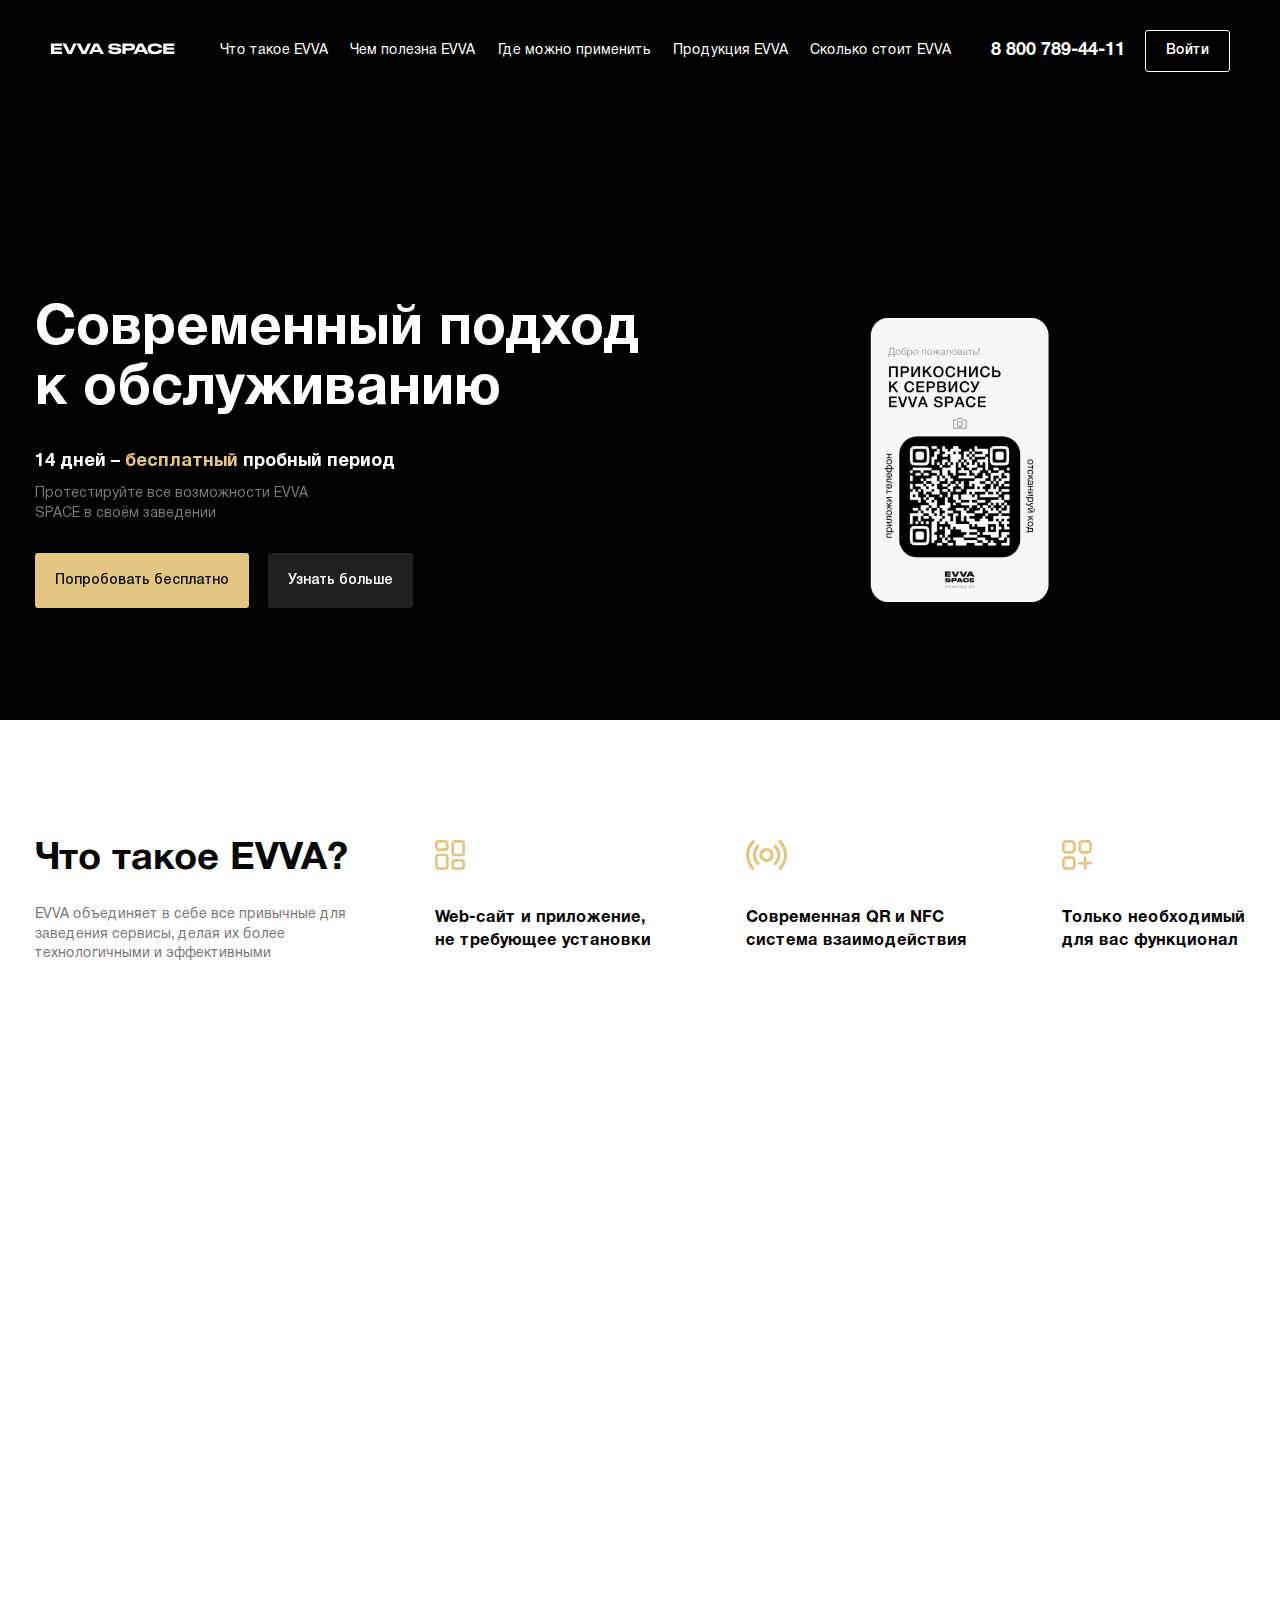
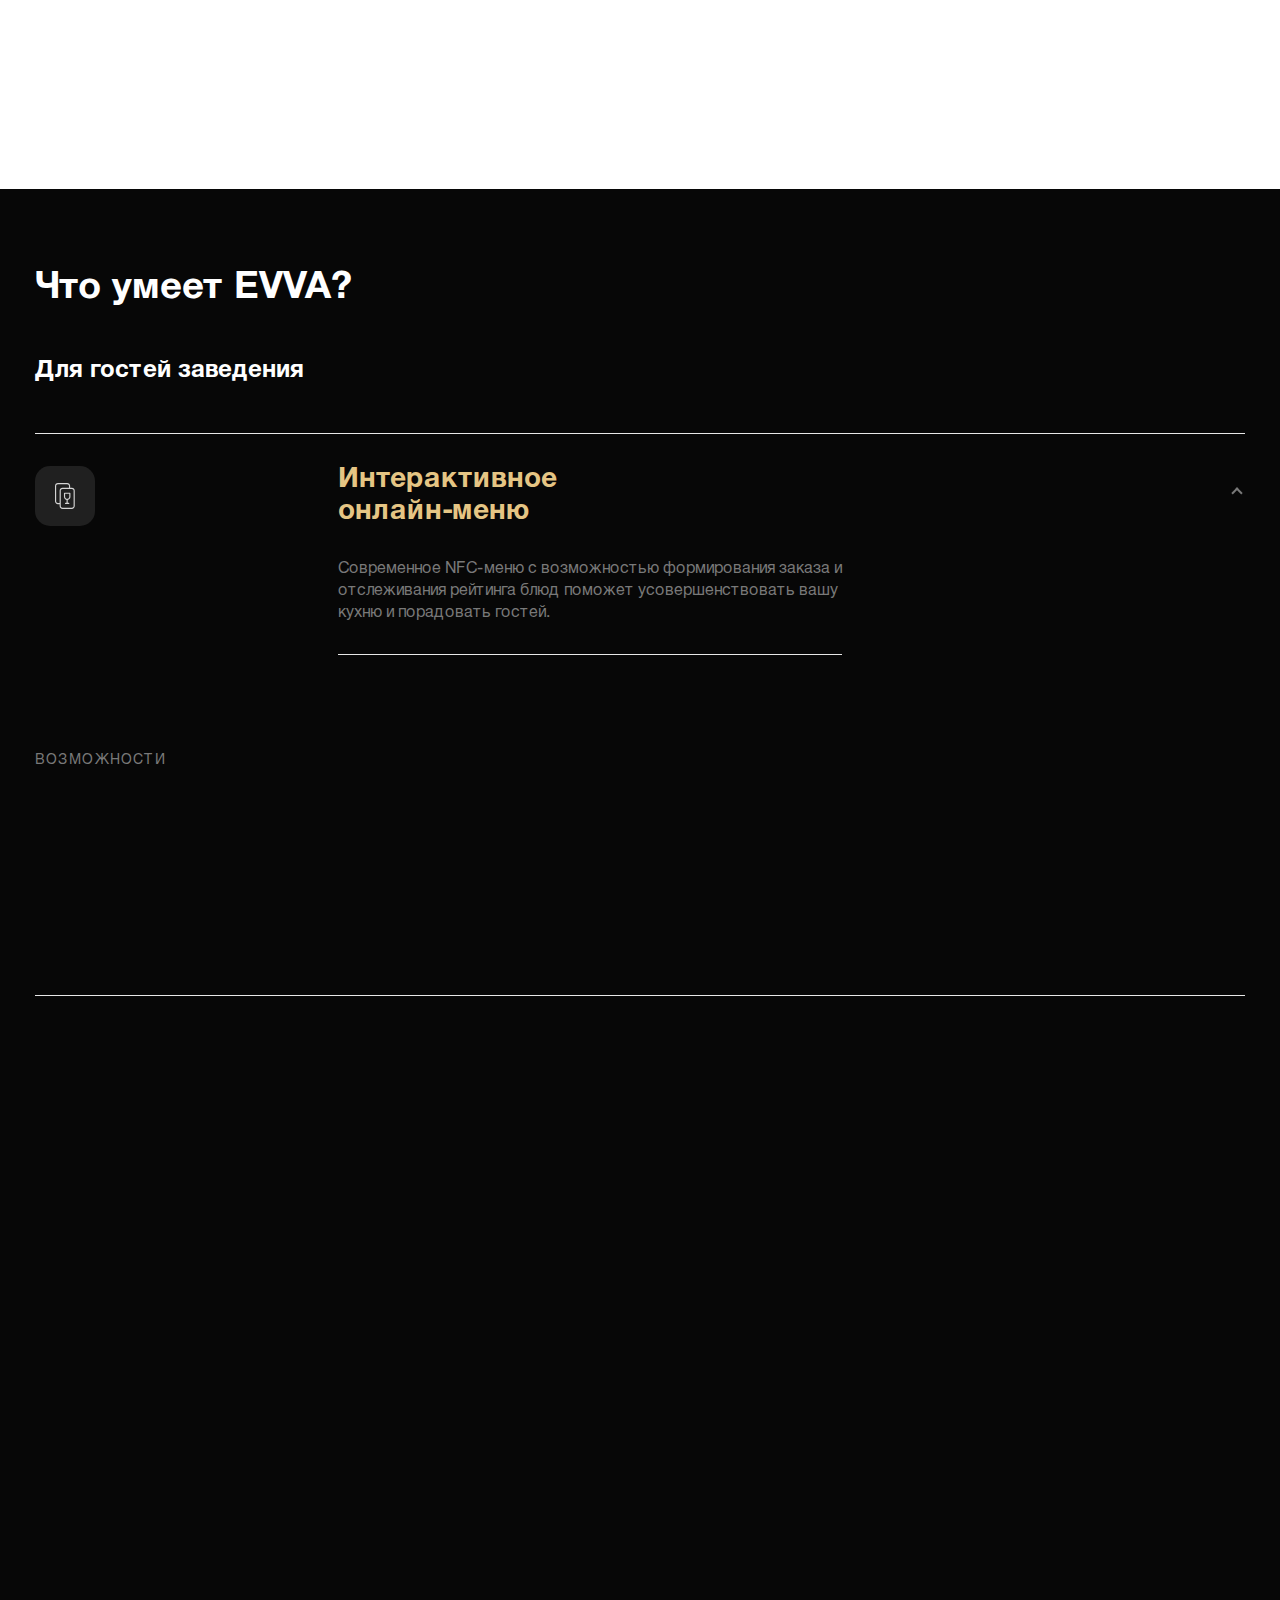
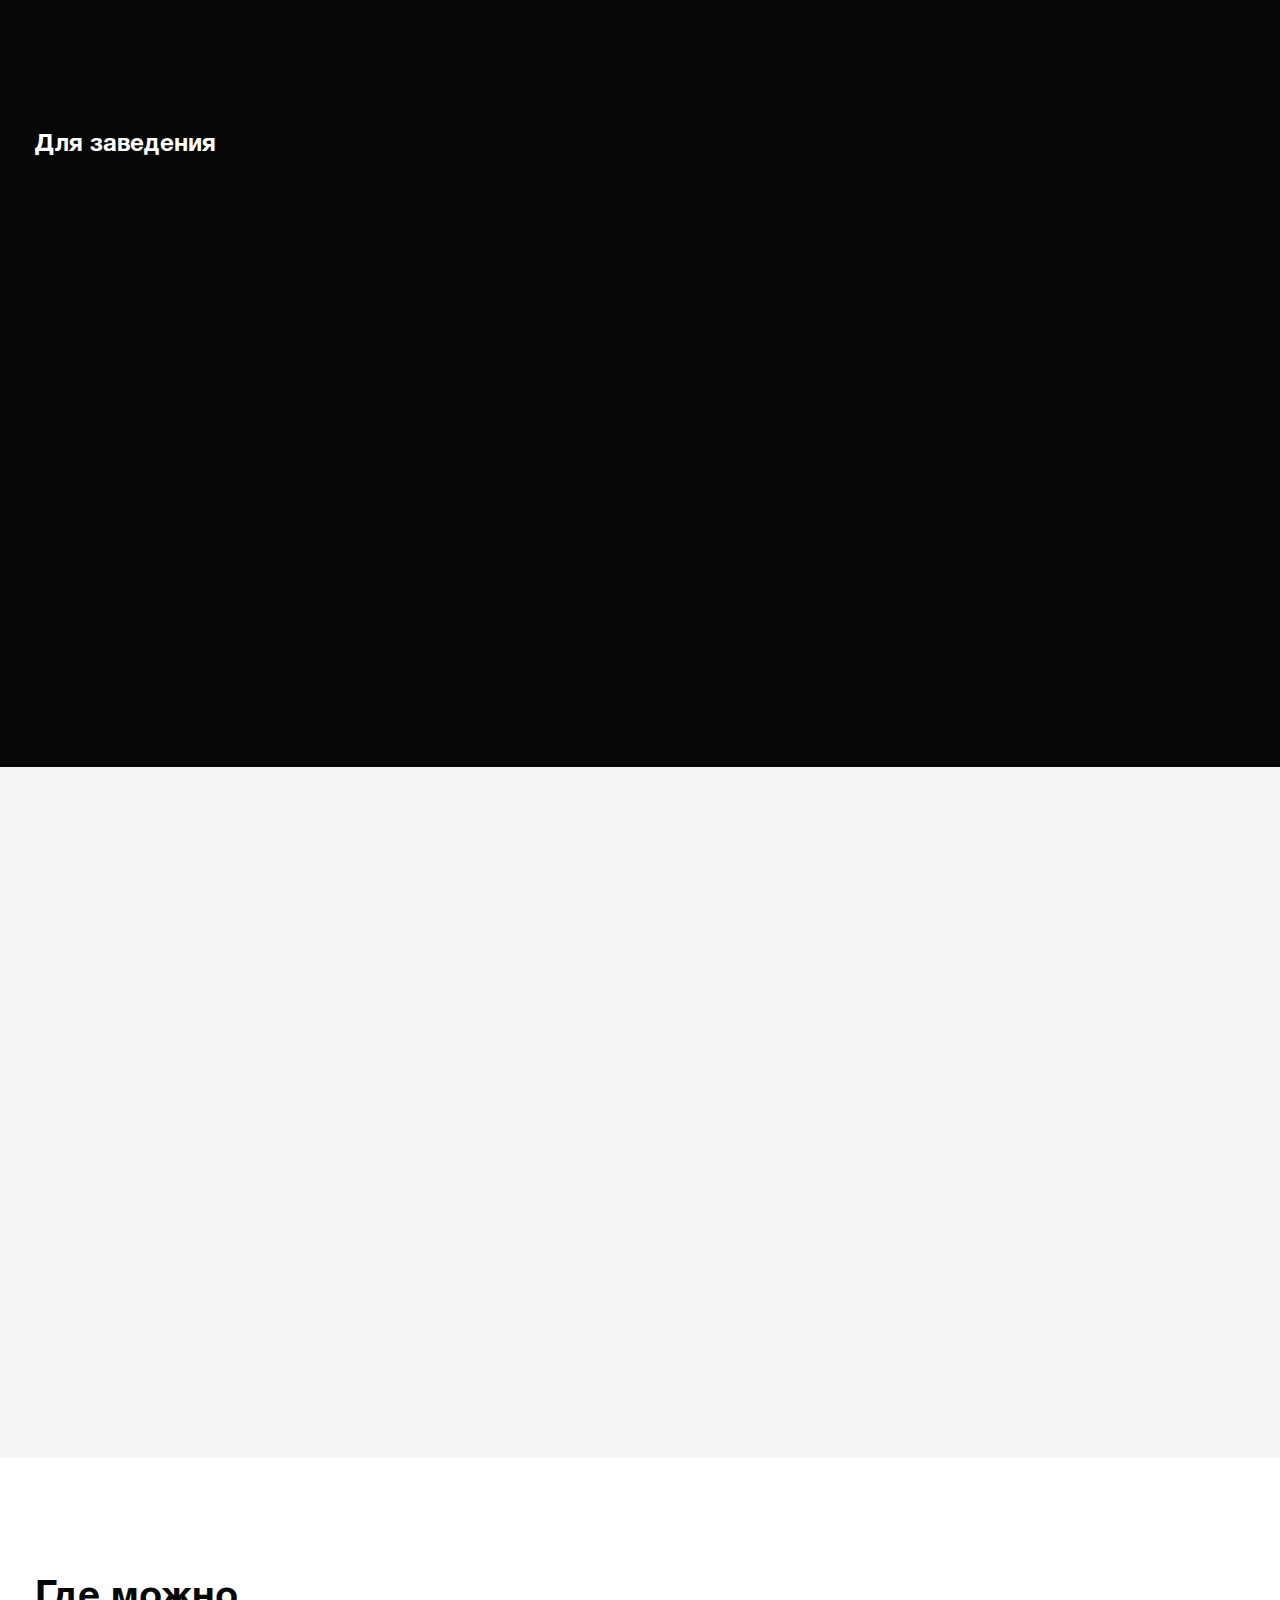
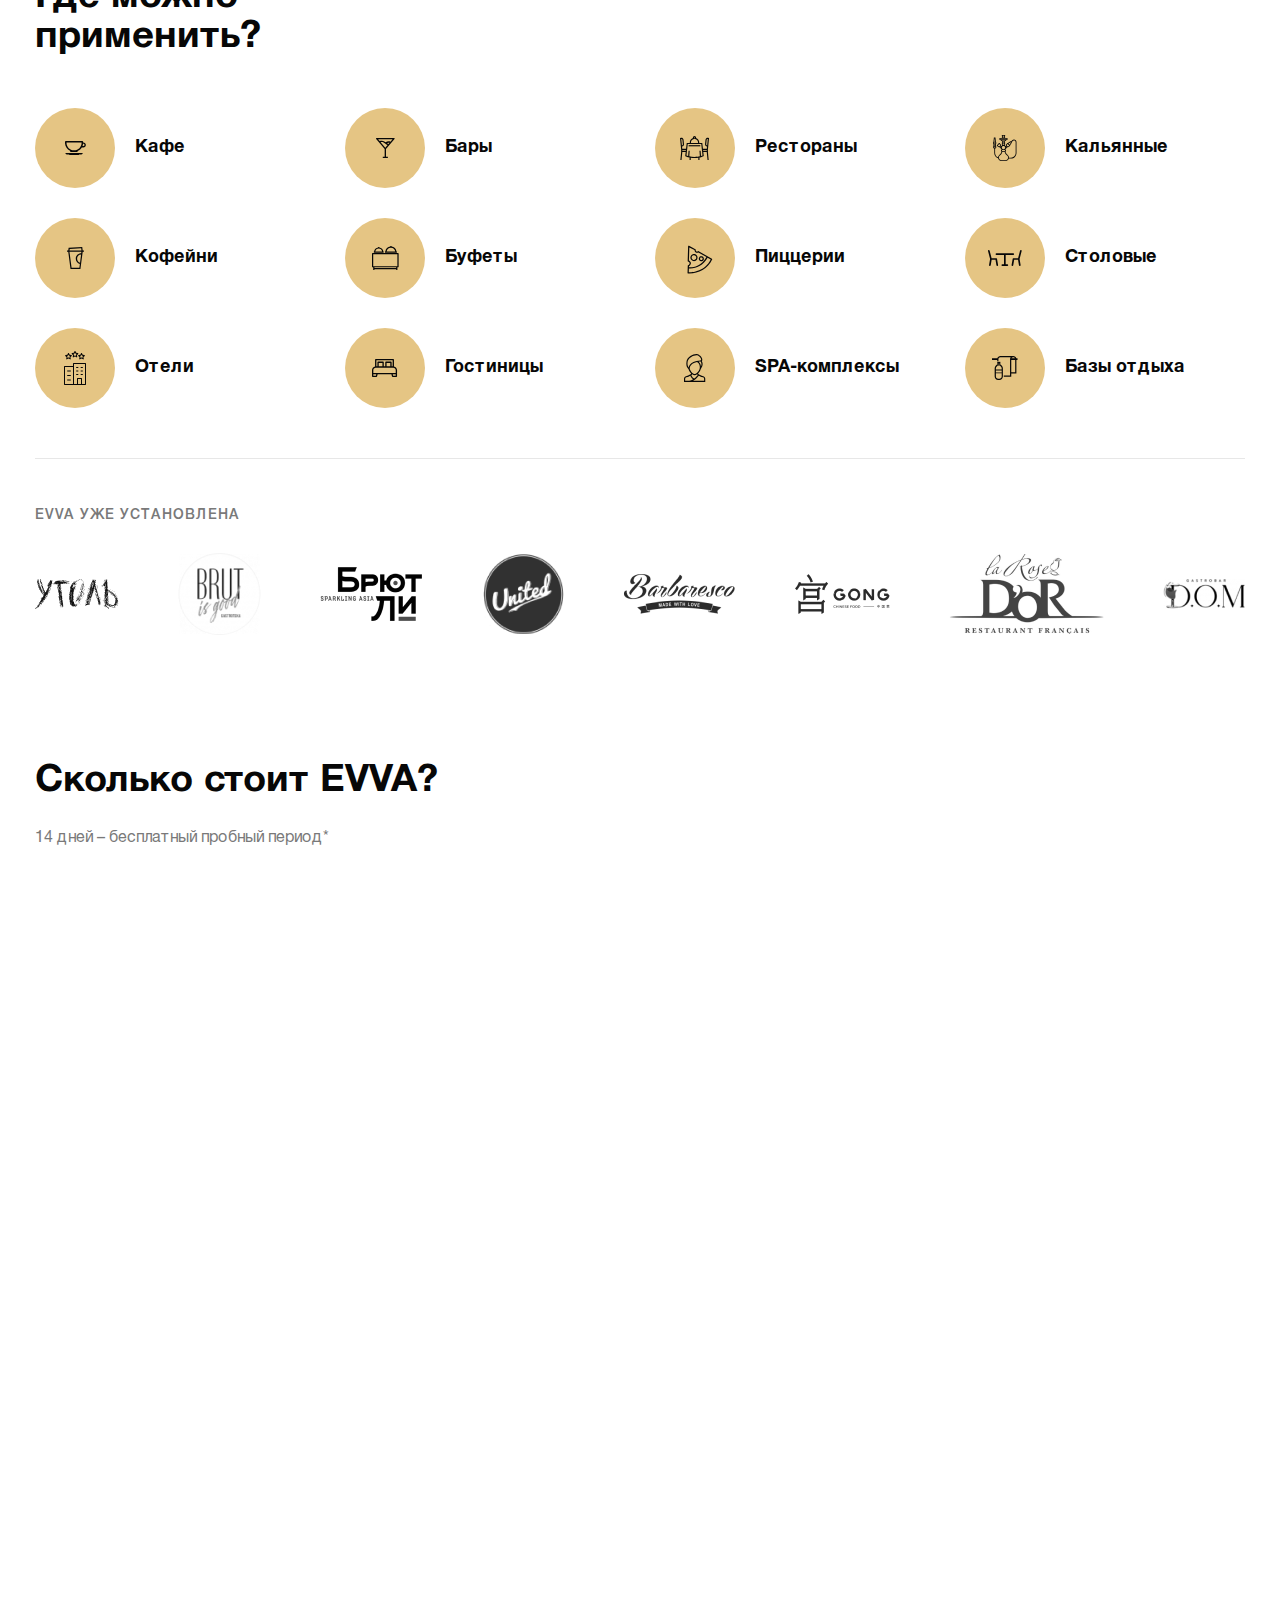
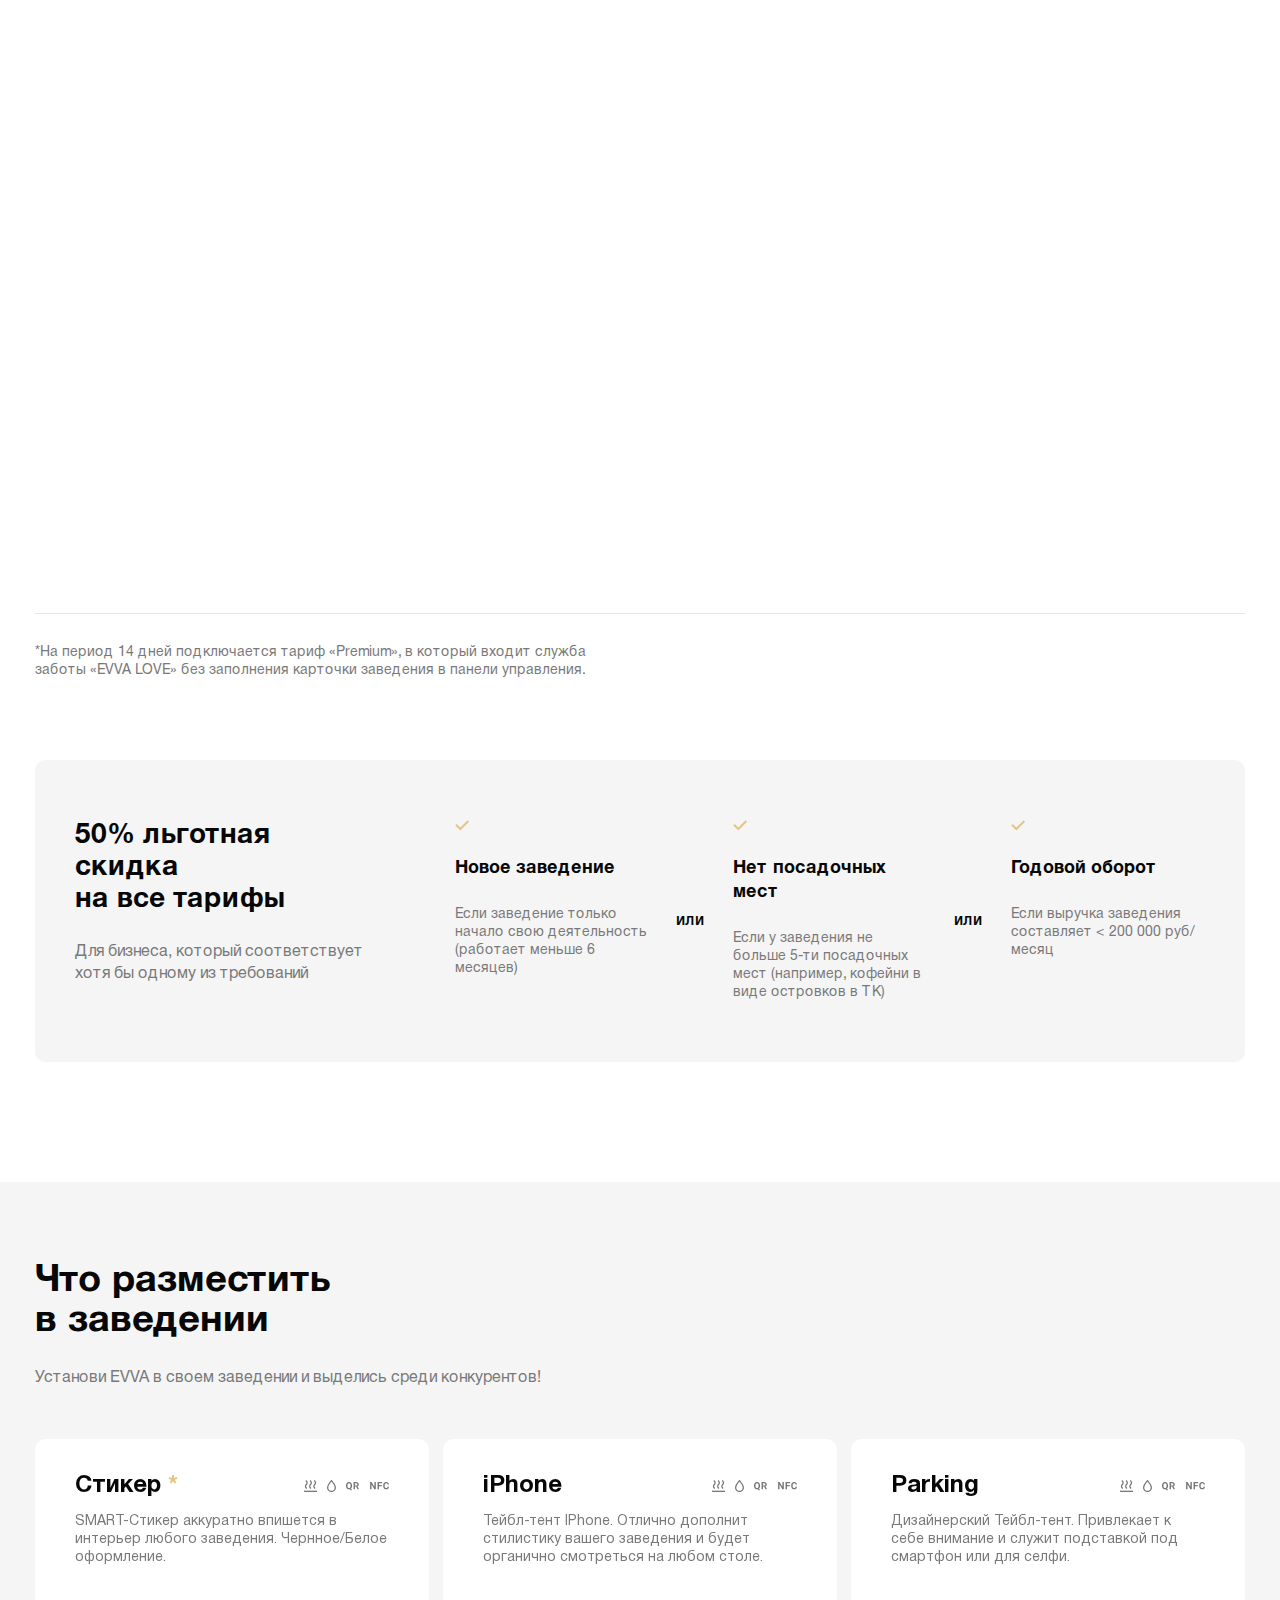
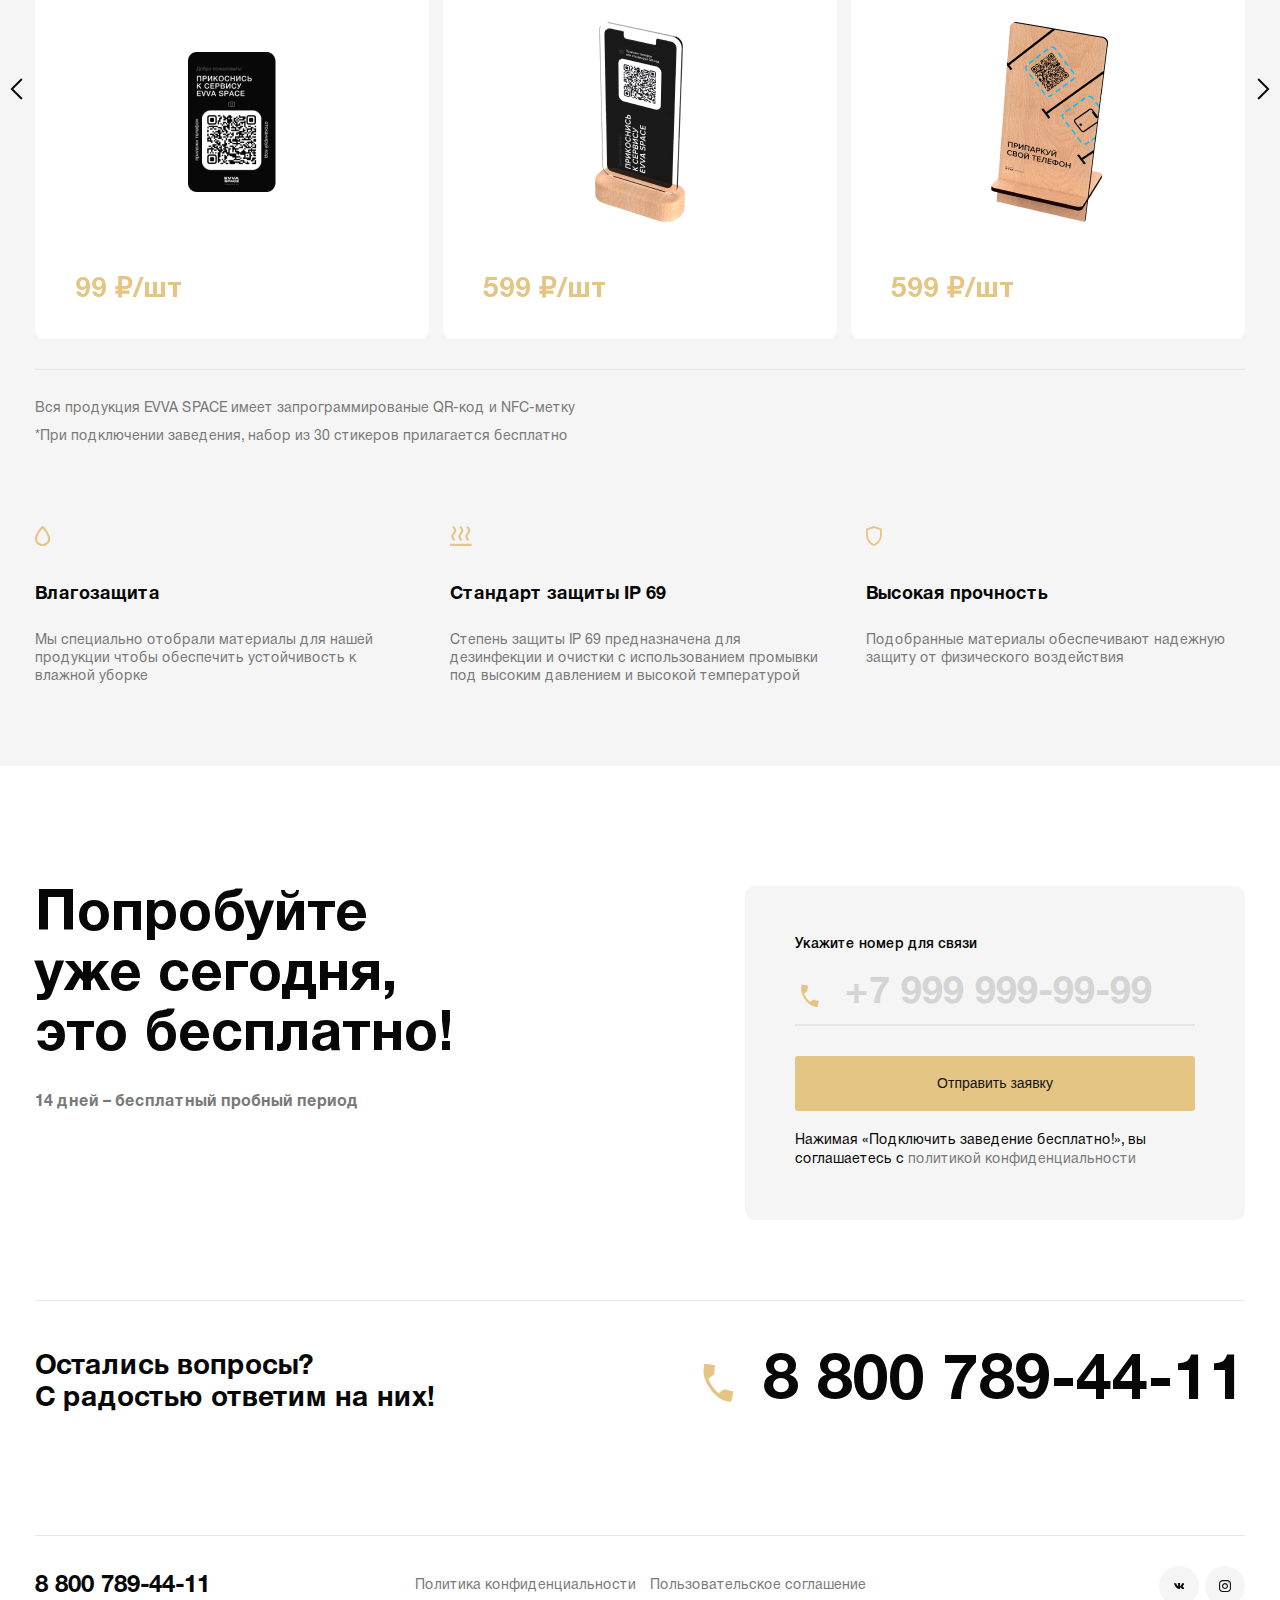
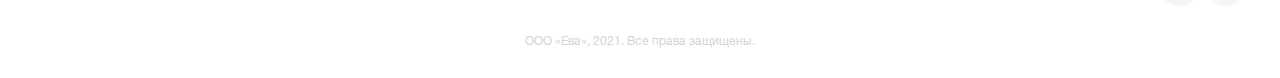
==== commit 021d40c8: "new footer" ====
--- a/index.html
+++ b/index.html
@@ -3,11 +3,11 @@
   <head>
     <meta charset="UTF-8" />
     <!-- <base href="/"> -->
-    <meta name="viewport" content="width=device-width, initial-scale=1.0, maximum-scale=1.0, user-scalable=0">
+    <meta name="viewport" content="width=device-width, initial-scale=1.0, maximum-scale=1.0, user-scalable=0" />
     <link rel="stylesheet" href="assets/libs/slick/slick.css" />
     <link rel="stylesheet" href="assets/libs/magnific-popup/magnific-popup.css" />
     <link rel="stylesheet" href="assets/libs/animate/animate.min.css" />
-    <link rel="stylesheet" href="assets/css/main.css?v=124" />
+    <link rel="stylesheet" href="assets/css/main.css?v=1243" />
 
     <link rel="icon" href="/assets/img/favicon.png" sizes="32x32" />
     <link rel="apple-touch-icon" href="/assets/img/favicon.png" />
@@ -1039,33 +1039,13 @@
     </section>
 
     <footer id="footer" class="footer">
-      <div class="container">
-        <a href="tel:88007894411" class="footer-tel">8 800 789-44-11</a>
-        <div class="footer-row">
-          <div class="footer-app">
-            <div class="footer-app__title">приложение для персонала</div>
-            <div class="footer-app__list">
-              <a href="#" class="footer-app__link">
-                <img src="assets/img/google-play.png" alt="" />
-              </a>
-              <a href="#" class="footer-app__link">
-                <img src="assets/img/app-store.png" alt="" />
-              </a>
-            </div>
-          </div>
-          <div class="footer-information">
-            <div class="footer-information__title">Правовая информация</div>
-            <ul class="footer-information__list">
-              <li class="footer-information__item"><a href="/404.html" class="footer-iformation__link">Договор оферты</a></li>
-              <li class="footer-information__item"><a href="/privacy.html" class="footer-iformation__link">Пользовательское соглашение </a></li>
-              <li class="footer-information__item"><a href="/404.html" class="footer-iformation__link">Коротко о важном </a></li>
-              <li class="footer-information__item"><a href="/404.html" class="footer-iformation__link">Политика конфиденциальности </a></li>
-              <li class="footer-information__item"><a href="/404.html" class="footer-iformation__link">Лицензионное соглашение </a></li>
-            </ul>
-          </div>
-        </div>
-        <div class="footer-bottom">
-          <div class="footer-protection">ООО «Ева», 2021. Все права защищены.</div>
+      <div class="container footer__wrapper">
+        <div class="footer-top">
+          <a href="tel:88007894411" class="footer-tel">8 800 789-44-11</a>
+          <div class="footer-text">
+            <a href="/privacy.html" class="footer-policy">Политика конфиденциальности</a>
+            <a href="/privacy.html" class="footer-licence">Пользовательское соглашение</a>
+          </div>
           <ul class="footer-social__list">
             <li class="footer-social__item">
               <a href="/404.html" class="footer-social__link social__vk" target="_blank">
@@ -1083,6 +1063,8 @@
             </li>
           </ul>
         </div>
+        
+         <p class="footer-bottom"> ООО «Ева», 2021. Все права защищены.</p>
       </div>
     </footer>
 
@@ -1091,6 +1073,6 @@
     <script src="assets/libs/slick/slick.min.js"></script>
     <script src="assets/libs/jquery-mask/jquery.mask.min.js"></script>
     <script src="assets/libs/wow/wow.min.js"></script>
-    <script src="assets/js/main.js?v=124"></script>
+    <script src="assets/js/main.js?v=1244"></script>
   </body>
 </html>
--- a/assets/css/main.css
+++ b/assets/css/main.css
@@ -722,14 +722,9 @@
   display: -webkit-box;
   display: -ms-flexbox;
   display: flex;
-<<<<<<< HEAD
-  align-items: center;
-=======
   -webkit-box-align: center;
       -ms-flex-align: center;
           align-items: center;
->>>>>>> 0fd9bc8cee7217470fb40367fe0ea999b629aba6
-  padding-top: 5px;
   margin-right: 112px;
 }
 
@@ -1038,9 +1033,15 @@
 }
 
 .play-btn {
-  display: flex;
-  align-items: center;
-  justify-content: center;
+  display: -webkit-box;
+  display: -ms-flexbox;
+  display: flex;
+  -webkit-box-align: center;
+      -ms-flex-align: center;
+          align-items: center;
+  -webkit-box-pack: center;
+      -ms-flex-pack: center;
+          justify-content: center;
   width: 50px;
   height: 50px;
   background-color: #e5c584;
@@ -1115,8 +1116,12 @@
 }
 
 .video-block__btn {
-  display: flex;
-  align-items: center;
+  display: -webkit-box;
+  display: -ms-flexbox;
+  display: flex;
+  -webkit-box-align: center;
+      -ms-flex-align: center;
+          align-items: center;
   color: #fff;
   position: relative;
   margin-bottom: 30px;
@@ -1317,24 +1322,39 @@
 }
 
 .shop-info {
-  display: flex;
-  justify-content: space-between;
+  display: -webkit-box;
+  display: -ms-flexbox;
+  display: flex;
+  -webkit-box-pack: justify;
+      -ms-flex-pack: justify;
+          justify-content: space-between;
 }
 
 .shop-info__item {
-  display: flex;
-  flex-direction: column;
+  display: -webkit-box;
+  display: -ms-flexbox;
+  display: flex;
+  -webkit-box-orient: vertical;
+  -webkit-box-direction: normal;
+      -ms-flex-direction: column;
+          flex-direction: column;
   background: #121212;
   border-radius: 10px;
   padding: 40px;
-  flex: 0 0 49%;
+  -webkit-box-flex: 0;
+      -ms-flex: 0 0 49%;
+          flex: 0 0 49%;
   max-width: 49%;
   min-height: 480px;
 }
 
 .shop-info__header {
-  display: flex;
-  align-items: center;
+  display: -webkit-box;
+  display: -ms-flexbox;
+  display: flex;
+  -webkit-box-align: center;
+      -ms-flex-align: center;
+          align-items: center;
   margin-bottom: 20px;
 }
 
@@ -1343,8 +1363,14 @@
   height: 60px;
   background: #202020;
   border-radius: 15px;
-  display: flex;
+  display: -webkit-box;
+  display: -ms-flexbox;
+  display: flex;
+  -webkit-box-align: center;
+  -ms-flex-align: center;
   align-items: center;
+  -webkit-box-pack: center;
+  -ms-flex-pack: center;
   justify-content: center;
   margin-right: 20px;
 }
@@ -1690,7 +1716,7 @@
   font-weight: 700;
   font-size: 38px;
   line-height: 40px;
-  color: #121212;
+  color: #d4d4d4;
   opacity: 1;
   background: transparent;
   font-family: "Helvetica", sans-serif;
@@ -1700,7 +1726,7 @@
   font-weight: 700;
   font-size: 38px;
   line-height: 40px;
-  color: #121212;
+  color: #d4d4d4;
   opacity: 1;
   background: transparent;
   font-family: "Helvetica", sans-serif;
@@ -1710,7 +1736,7 @@
   font-weight: 700;
   font-size: 38px;
   line-height: 40px;
-  color: #121212;
+  color: #d4d4d4;
   opacity: 1;
   background: transparent;
   font-family: "Helvetica", sans-serif;
@@ -1751,11 +1777,8 @@
 }
 
 .form-input:hover {
-<<<<<<< HEAD
   color: #121212;
-=======
   -webkit-transition: all 0.6s ease;
->>>>>>> 0fd9bc8cee7217470fb40367fe0ea999b629aba6
   transition: all 0.6s ease;
   border-bottom: 2px solid #e5c584;
 }
@@ -2301,29 +2324,27 @@
   display: -webkit-box;
   display: -ms-flexbox;
   display: flex;
-<<<<<<< HEAD
-  align-items: center;
-  justify-content: center;
-  position: relative;
-=======
   -webkit-box-align: center;
       -ms-flex-align: center;
           align-items: center;
   -webkit-box-pack: center;
       -ms-flex-pack: center;
           justify-content: center;
->>>>>>> 0fd9bc8cee7217470fb40367fe0ea999b629aba6
+  position: relative;
   width: 80px;
   height: 80px;
   min-width: 80px;
   min-height: 80px;
   border-radius: 50%;
   background: #e5c584;
+  -webkit-transition: all 0.2s ease;
   transition: all 0.2s ease;
 }
 
 .applying-img:hover {
-  transform: scale(0.9);
+  -webkit-transform: scale(0.9);
+          transform: scale(0.9);
+  -webkit-transition: all 0.2s ease;
   transition: all 0.2s ease;
 }
 
@@ -2369,13 +2390,17 @@
 }
 
 .applying-now__list-item img {
+  -webkit-transition: all 0.3s ease;
   transition: all 0.3s ease;
-  filter: grayscale(100%);
+  -webkit-filter: grayscale(100%);
+          filter: grayscale(100%);
 }
 
 .applying-now__list-item:hover img {
+  -webkit-transition: all 0.3s ease;
   transition: all 0.3s ease;
-  filter: grayscale(0%);
+  -webkit-filter: grayscale(0%);
+          filter: grayscale(0%);
 }
 
 .staff {
@@ -2526,132 +2551,62 @@
 }
 
 .footer {
-  padding: 50px 0 60px 0;
-  background-color: #070707;
+  padding-bottom: 30px;
+  background-color: #fff;
 }
 
 .footer-tel {
-  display: inline-block;
-  margin-bottom: 25px;
   font-weight: bold;
-  font-size: 38px;
-  line-height: 40px;
-  color: white;
+  font-size: 24px;
+  line-height: 24px;
+  max-width: 20%;
+  width: 100%;
 }
 
 .footer-tel:hover {
-  color: rgba(255, 255, 255, 0.5);
+  color: rgba(0, 0, 0, 0.5);
   -webkit-transition: all 0.3s ease;
   transition: all 0.3s ease;
 }
 
-.footer-row {
-  width: 100%;
-  display: -webkit-box;
-  display: -ms-flexbox;
-  display: flex;
+.footer-top {
+  display: -webkit-box;
+  display: -ms-flexbox;
+  display: flex;
+  -webkit-box-align: center;
+      -ms-flex-align: center;
+          align-items: center;
   -webkit-box-pack: justify;
       -ms-flex-pack: justify;
           justify-content: space-between;
-  margin-bottom: 20px;
-}
-
-.footer-app {
+  padding: 30px 0;
+  border-top: 1px solid #E7E7E7;
+}
+
+.footer-text {
+  color: #797979;
+}
+
+.footer-text a:first-child {
+  margin-right: 10px;
+}
+
+.footer-text a:hover {
+  text-decoration: underline;
+}
+
+.footer-social__list {
+  max-width: 20%;
   width: 100%;
-  max-width: 300px;
-  padding-right: 25px;
-  margin-right: 8%;
-}
-
-.footer-app__title {
-  letter-spacing: 0.08em;
-  text-transform: uppercase;
-  font-weight: 550;
-  font-size: 14px;
-  line-height: 14px;
-  color: #797979;
-  margin-bottom: 20px;
-}
-
-.footer-app__list {
   display: -webkit-box;
   display: -ms-flexbox;
   display: flex;
   -webkit-box-align: center;
       -ms-flex-align: center;
           align-items: center;
-}
-
-.footer-app__link {
-  margin-right: 6px;
-}
-
-.footer-information__title {
-  font-weight: 550;
-  font-size: 14px;
-  line-height: 14px;
-  letter-spacing: 0.08em;
-  text-transform: uppercase;
-  color: #ffffff;
-  margin-bottom: 20px;
-}
-
-.footer-information__list {
-  display: -webkit-box;
-  display: -ms-flexbox;
-  display: flex;
-  -ms-flex-wrap: wrap;
-      flex-wrap: wrap;
-  width: 100%;
-}
-
-.footer-information__item {
-  margin-bottom: 12px;
-  width: 33.333%;
-  padding-right: 30px;
-}
-
-.footer-iformation__link {
-  font-size: 14px;
-  line-height: 18px;
-  color: #797979;
-  -webkit-transition: all 0.3s ease;
-  transition: all 0.3s ease;
-}
-
-.footer-iformation__link:hover {
-  color: #ffffff;
-  -webkit-transition: all 0.3s ease;
-  transition: all 0.3s ease;
-}
-
-.footer-bottom {
-  display: -webkit-box;
-  display: -ms-flexbox;
-  display: flex;
-  -webkit-box-align: end;
-      -ms-flex-align: end;
-          align-items: flex-end;
-  -webkit-box-pack: justify;
-      -ms-flex-pack: justify;
-          justify-content: space-between;
-}
-
-.footer-protection {
-  font-weight: 550;
-  font-size: 12px;
-  line-height: 12px;
-  color: #ffffff;
-  opacity: 0.3;
-}
-
-.footer-social__list {
-  display: -webkit-box;
-  display: -ms-flexbox;
-  display: flex;
-  -webkit-box-align: center;
-      -ms-flex-align: center;
-          align-items: center;
+  -webkit-box-pack: end;
+      -ms-flex-pack: end;
+          justify-content: flex-end;
 }
 
 .footer-social__item {
@@ -2670,7 +2625,7 @@
   height: 40px;
   overflow: hidden;
   display: block;
-  background: rgba(255, 255, 255, 0.1);
+  background: #f5f5f5;
   display: -webkit-box;
   display: -ms-flexbox;
   display: flex;
@@ -2685,7 +2640,6 @@
 }
 
 .footer-social__link:hover {
-  background: rgba(255, 255, 255, 0.2);
   -webkit-transition: all 0.3s ease;
   transition: all 0.3s ease;
 }
@@ -2699,7 +2653,7 @@
 .footer-social__link svg {
   -webkit-transition: all 0.3s ease;
   transition: all 0.3s ease;
-  fill: #ffffff;
+  fill: #121212;
 }
 
 .footer-social__link.social__vk svg {
@@ -2710,6 +2664,13 @@
 .footer-social__link.social__inst svg {
   width: 12px;
   height: 12px;
+}
+
+.footer-bottom {
+  font-size: 12px;
+  line-height: 12px;
+  text-align: center;
+  color: #d4d4d4;
 }
 
 @media (max-width: 1450px) {
@@ -2773,9 +2734,6 @@
   .prices-desc__body {
     margin-right: 0;
     margin-bottom: 50px;
-  }
-  .footer-information__item {
-    width: 50%;
   }
 }
 
@@ -2810,7 +2768,6 @@
     right: 0;
     top: 0px;
     padding: 40px 35px;
-    padding-bottom: 60px;
     height: 100vh;
     width: 100%;
     max-width: 100%;
@@ -3049,6 +3006,22 @@
     max-width: 100%;
     margin-bottom: 10px;
   }
+  .footer .footer-tel {
+    max-width: 25%;
+  }
+  .footer-text {
+    text-align: center;
+  }
+  .footer-text a:first-child {
+    margin: auto;
+  }
+  .footer-text a {
+    margin: auto;
+    display: block;
+  }
+  .footer-social__list {
+    max-width: 25%;
+  }
 }
 
 @media (max-width: 767px) {
@@ -3181,7 +3154,7 @@
     max-width: 100%;
   }
   .products-card {
-    height: 550px;
+    height: 450px;
   }
   .products-card__title {
     font-size: 18px;
@@ -3234,13 +3207,9 @@
   .prices-desc__or {
     position: absolute;
     top: 100%;
-    right: 50%;
-<<<<<<< HEAD
-    transform: translateX(0%) translateY(135%);
-=======
-    -webkit-transform: translateX(0%) translateY(230%);
-            transform: translateX(0%) translateY(230%);
->>>>>>> 0fd9bc8cee7217470fb40367fe0ea999b629aba6
+    left: 0;
+    -webkit-transform: translateX(0%) translateY(135%);
+            transform: translateX(0%) translateY(135%);
   }
   .form-thank {
     min-height: 230px;
@@ -3327,43 +3296,35 @@
     max-width: 300px;
     margin: 0 auto;
   }
-  .footer {
-    padding: 50px 0 40px 0;
-  }
-  .footer-tel {
+  .footer-top {
+    display: block;
+    border-top: none;
+    padding-top: 80px;
+  }
+  .footer .footer-tel {
+    max-width: 100%;
+    display: block;
     margin-bottom: 30px;
   }
-  .footer-row {
-    -webkit-box-orient: vertical;
-    -webkit-box-direction: normal;
-        -ms-flex-direction: column;
-            flex-direction: column;
-    margin-bottom: 50px;
-  }
-  .footer-app {
+  .footer-text {
+    text-align: left;
+    margin-bottom: 30px;
+  }
+  .footer-text a:first-child {
+    margin: auto;
+  }
+  .footer-text a {
+    margin: auto;
+    display: block;
+  }
+  .footer-social__list {
+    -webkit-box-pack: start;
+        -ms-flex-pack: start;
+            justify-content: flex-start;
     max-width: 100%;
-    padding-right: 0;
-    margin-right: 0;
-    margin-bottom: 50px;
-  }
-  .footer-information__item {
-    width: 100%;
-    padding-right: 0px;
-  }
-  .footer-information__item:last-child {
-    margin-bottom: 0;
   }
   .footer-bottom {
-    -webkit-box-orient: vertical;
-    -webkit-box-direction: reverse;
-        -ms-flex-direction: column-reverse;
-            flex-direction: column-reverse;
-    -webkit-box-align: start;
-        -ms-flex-align: start;
-            align-items: flex-start;
-  }
-  .footer-social__list {
-    margin-bottom: 50px;
+    text-align: left;
   }
 }
 
@@ -3454,9 +3415,5 @@
   .form__policy {
     font-size: 11px;
   }
-  .footer-tel {
-    font-size: 36px;
-    line-height: 36px;
-  }
 }
 /*# sourceMappingURL=main.css.map */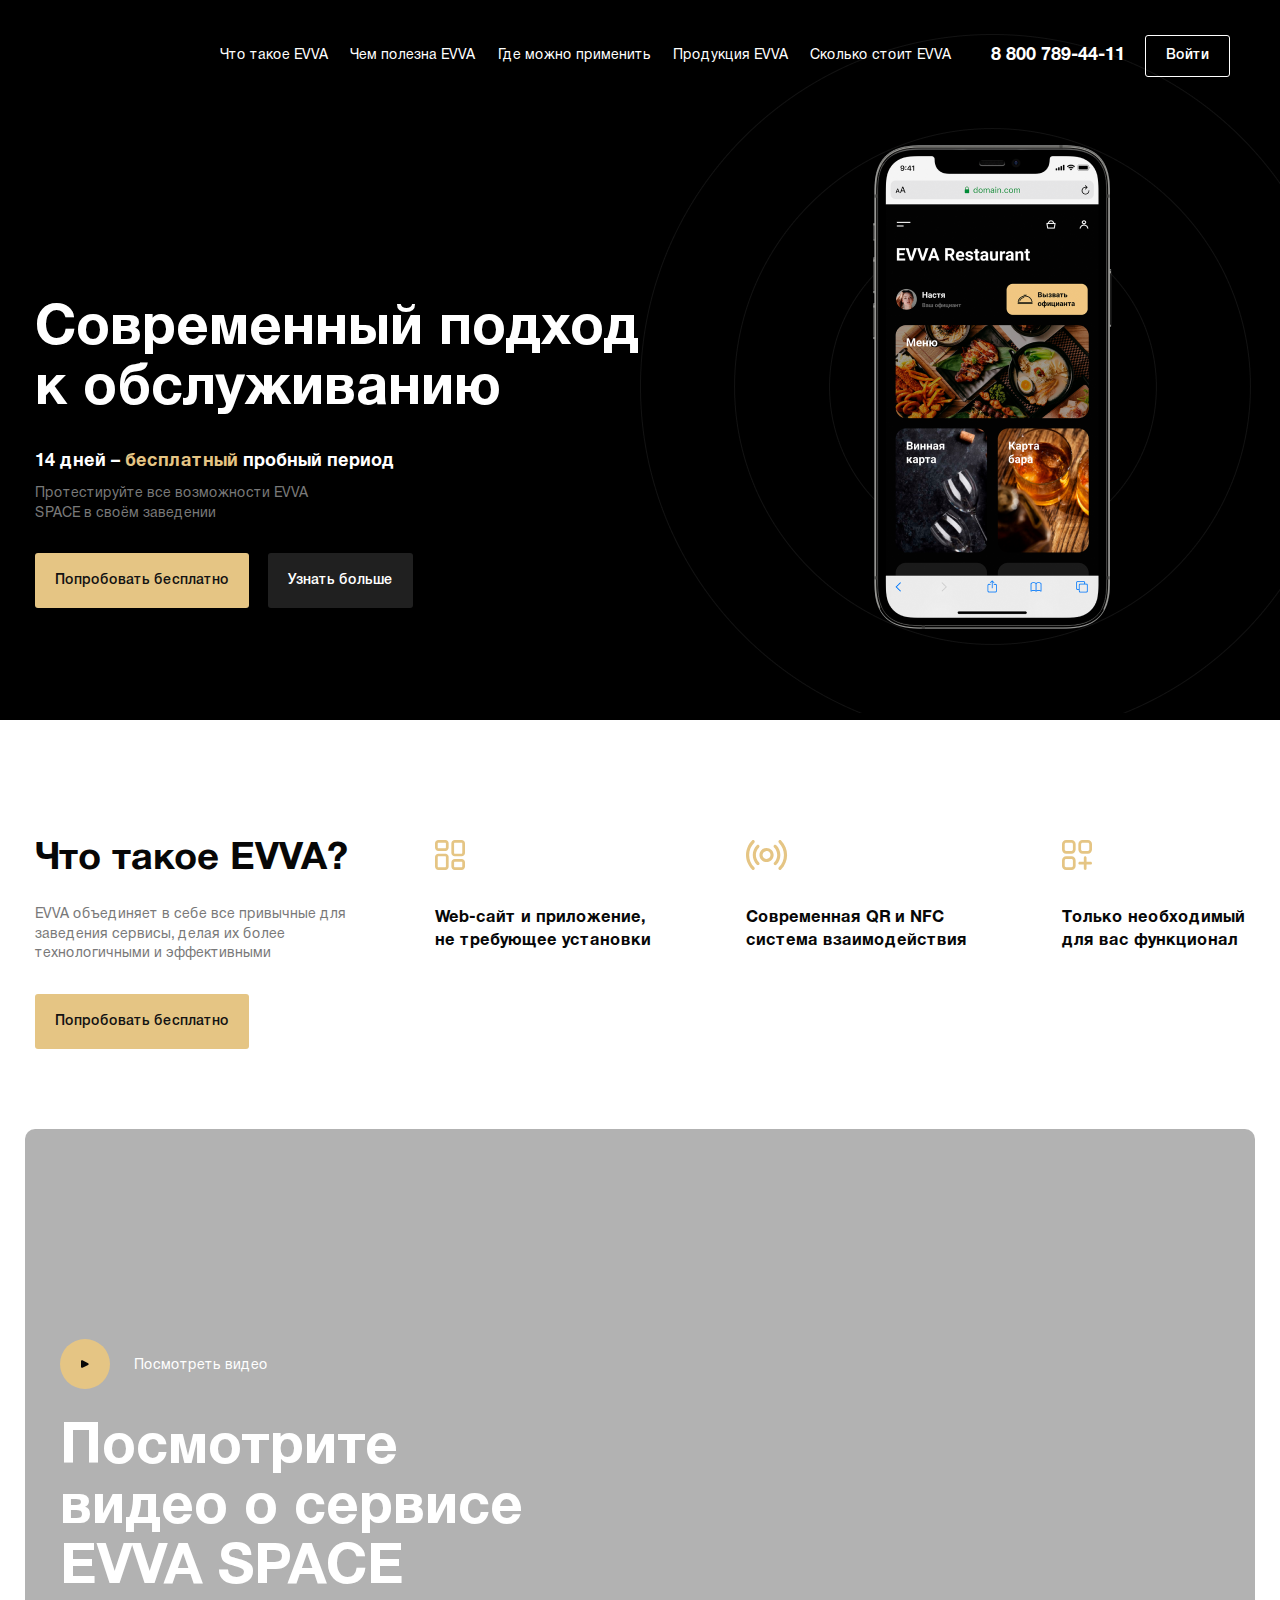
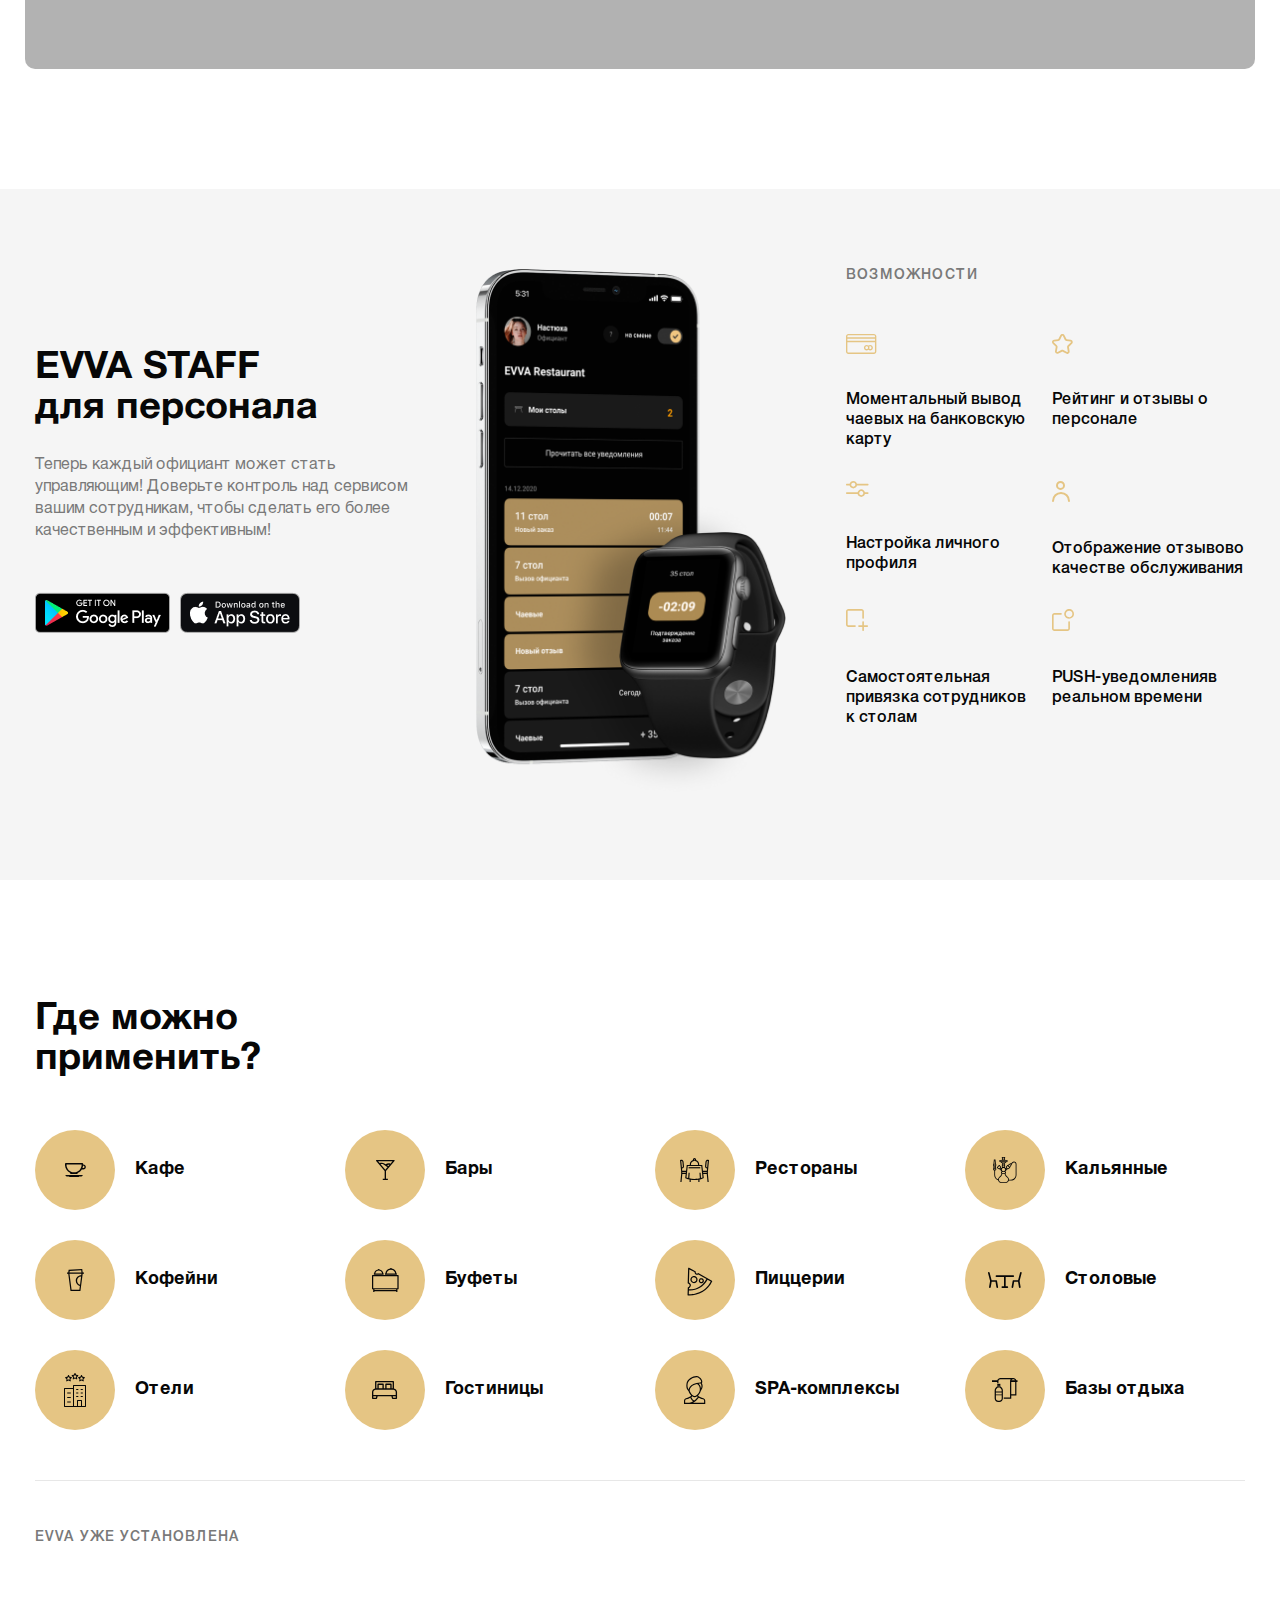
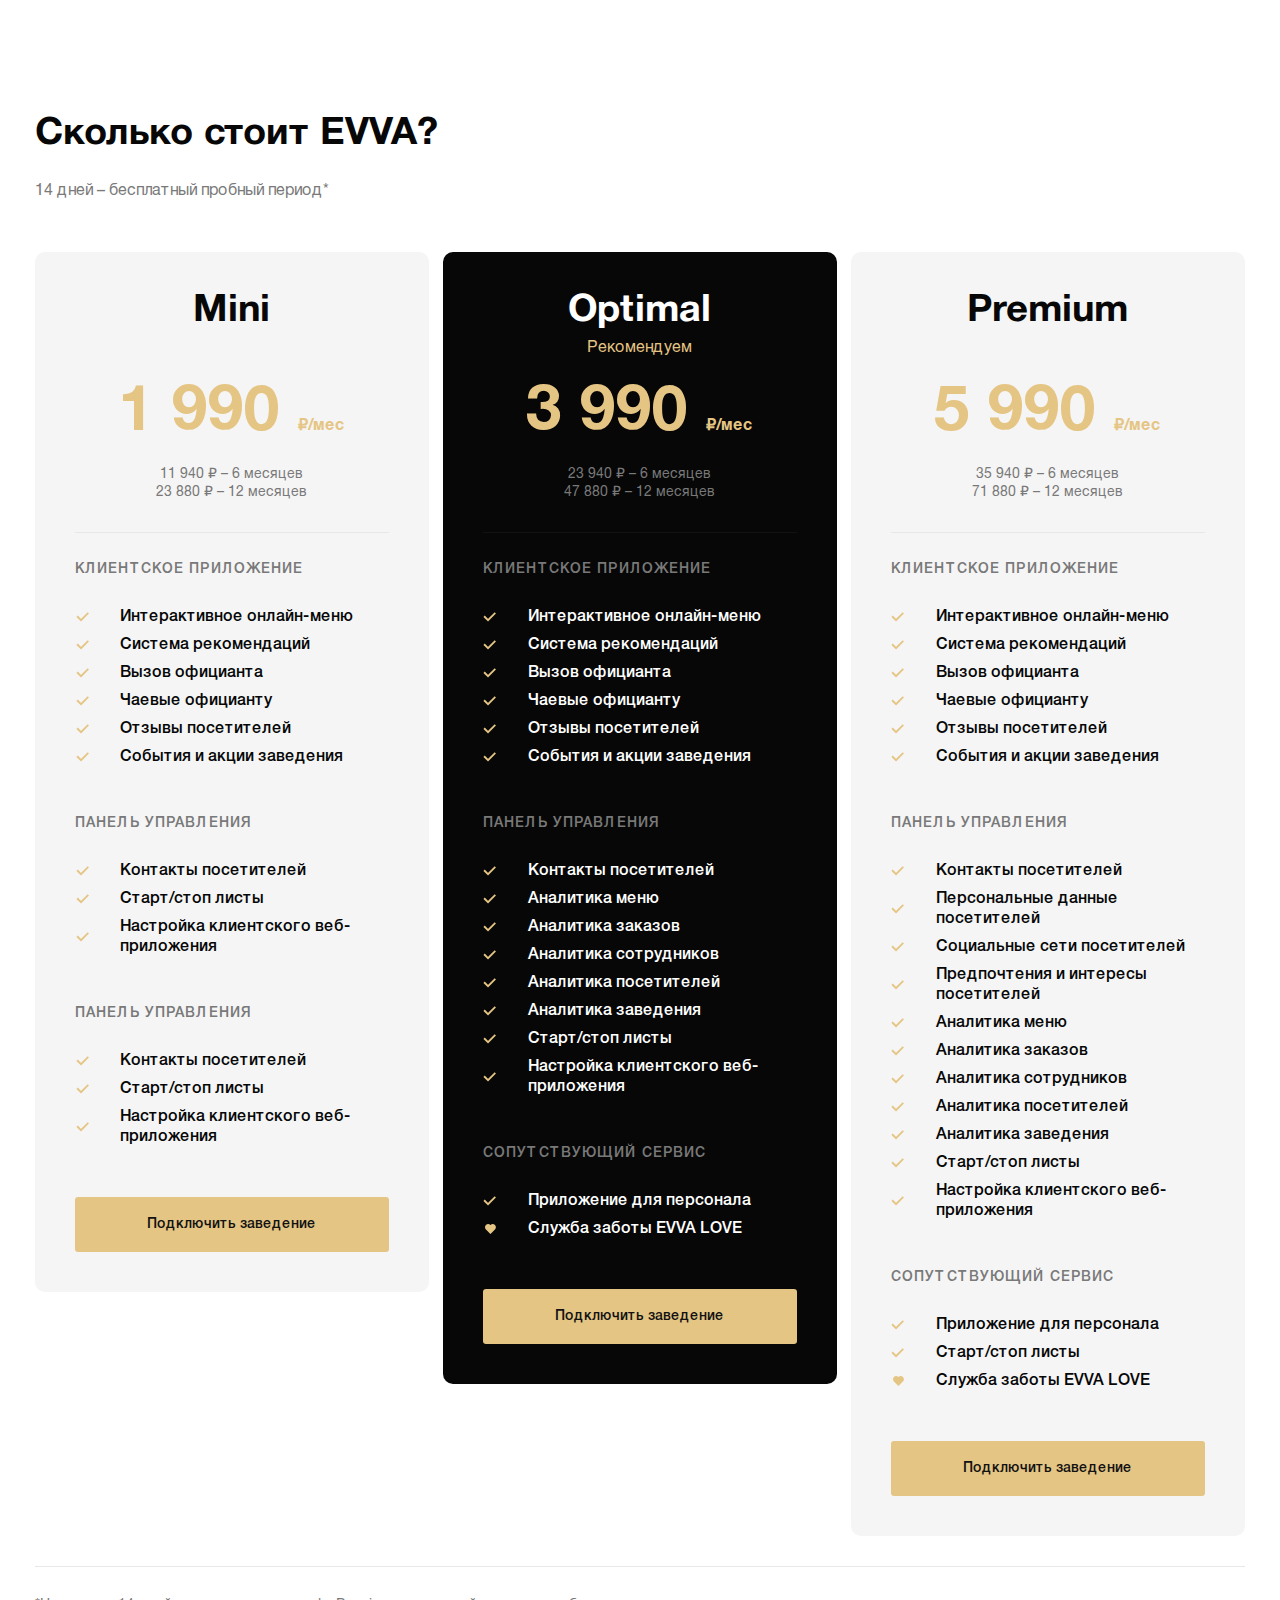
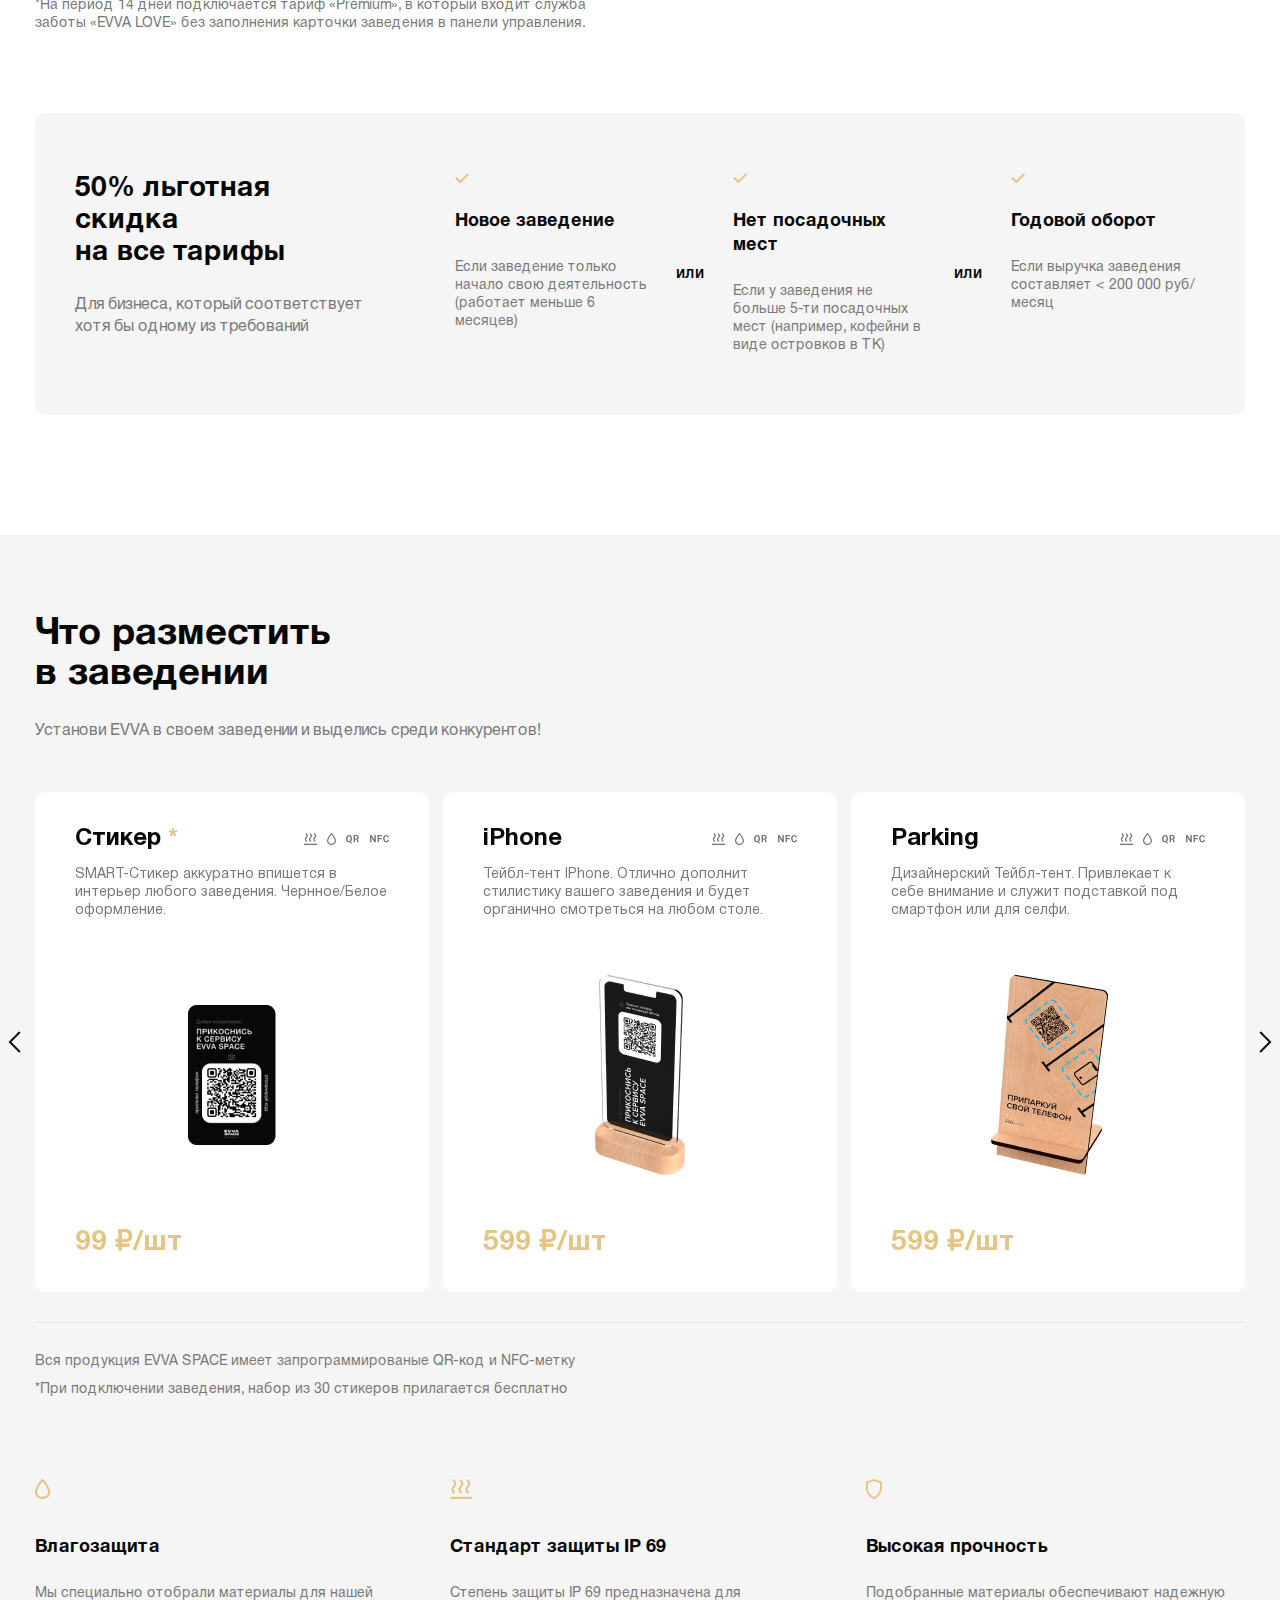
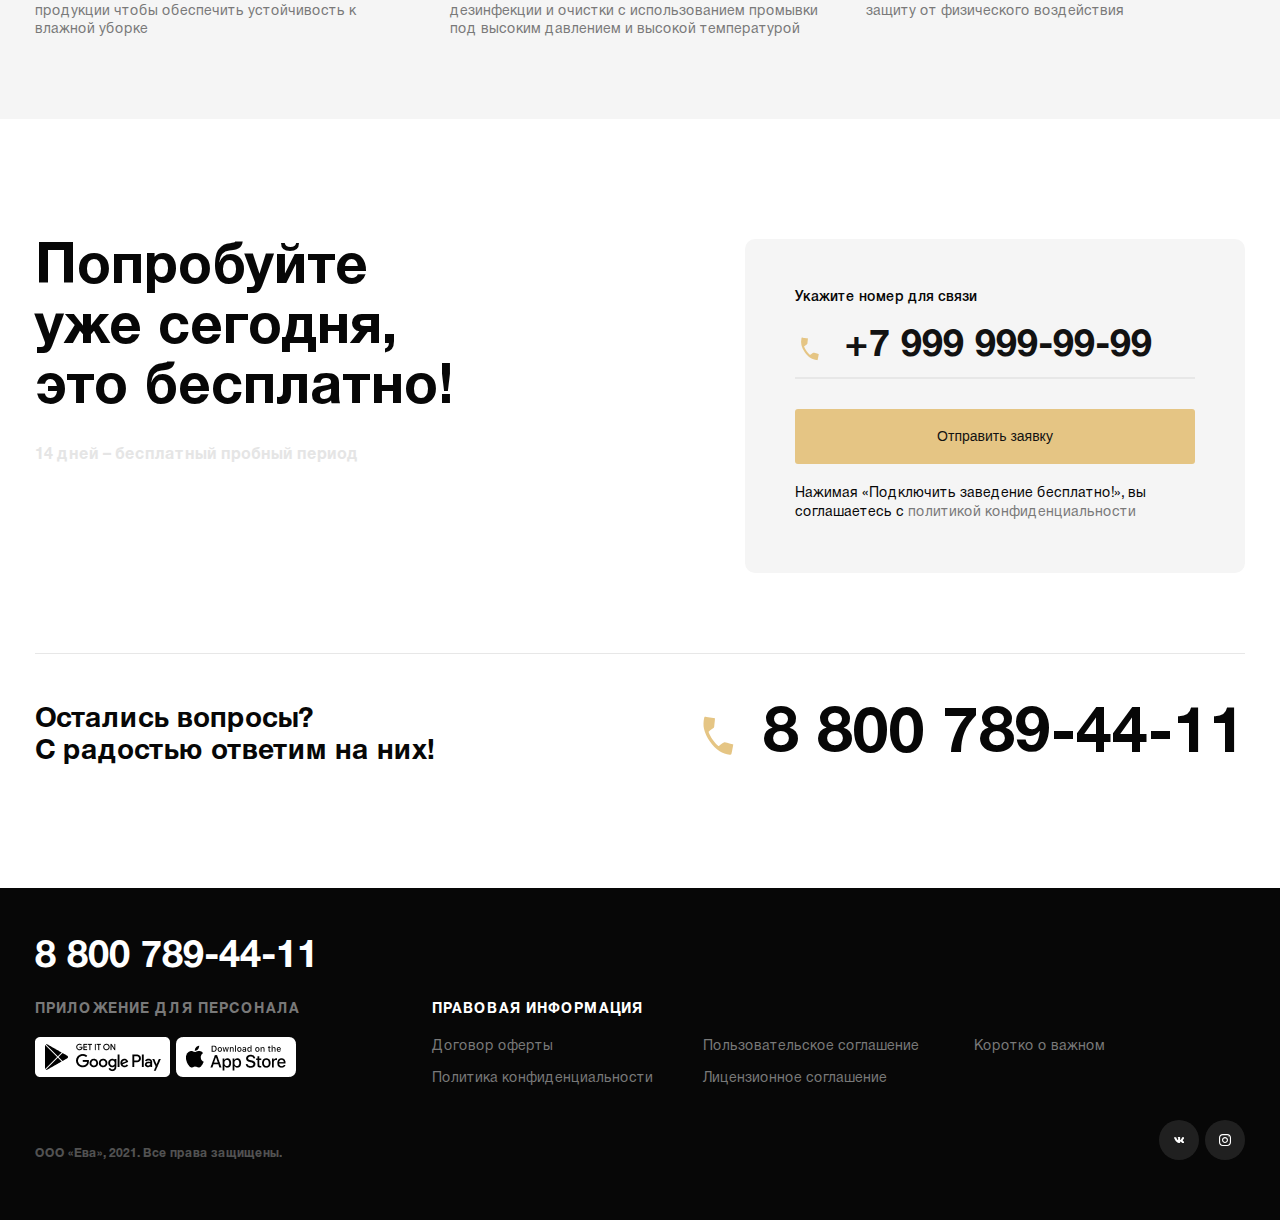
==== commit dc418687: "fix 4" ====
--- a/index.html
+++ b/index.html
@@ -7,14 +7,10 @@
     <link rel="stylesheet" href="assets/libs/slick/slick.css" />
     <link rel="stylesheet" href="assets/libs/magnific-popup/magnific-popup.css" />
     <link rel="stylesheet" href="assets/libs/animate/animate.min.css" />
-    <link rel="stylesheet" href="assets/css/main.css?v=1243" />
-
-    <link rel="icon" href="/assets/img/favicon.png" sizes="32x32" />
-    <link rel="apple-touch-icon" href="/assets/img/favicon.png" />
-    <meta name="msapplication-TileImage" content="/assets/img/favicon.png" />
-    <meta property="og:image" content="/assets/img/placeholder.jpg" />
-    <link rel="image_src" href="/assets/img/placeholder.jpg" />
-
+    <link rel="stylesheet" href="assets/css/main.css?v=128" />
+
+    <link rel="icon" type="image/png" href="icons/favicon.png" />
+    <link rel="icon" type="image/png" href="icons/favicon.png" />
     <title>EVVA</title>
   </head>
   <body>
@@ -28,9 +24,7 @@
             </div>
           </div>
           <a href="/" class="header-logo">
-            <svg>
-              <use xlink:href="assets/img/logo.svg#logo"></use>
-            </svg>
+            <img src="assets/img/logo.svg" alt="" />
           </a>
           <div id="mobMenu" class="header-menu__wrapp">
             <div class="header-menu__head">
@@ -41,11 +35,11 @@
               </div>
             </div>
             <ul class="header-menu">
-              <li><a class="close-mob-menu-js scrollto" href="#about">Что такое EVVA</a></li>
-              <li><a class="close-mob-menu-js scrollto" href="#what-can">Чем полезна EVVA</a></li>
-              <li><a class="close-mob-menu-js scrollto" href="#applying">Где можно применить</a></li>
-              <li><a class="close-mob-menu-js scrollto" href="#products">Продукция EVVA</a></li>
-              <li><a class="close-mob-menu-js scrollto" href="#prices">Сколько стоит EVVA</a></li>
+              <li><a class="close-mob-menu-js scrollto" href="#">Что такое EVVA</a></li>
+              <li><a class="close-mob-menu-js scrollto" href="#">Чем полезна EVVA</a></li>
+              <li><a class="close-mob-menu-js scrollto" href="#">Где можно применить</a></li>
+              <li><a class="close-mob-menu-js scrollto" href="#">Продукция EVVA</a></li>
+              <li><a class="close-mob-menu-js scrollto" href="#">Сколько стоит EVVA</a></li>
             </ul>
             <a href="#" class="header-btn header__mob-conten close-mob-menu-js">Войти</a>
           </div>
@@ -62,46 +56,47 @@
       </div>
     </header>
 
-    <main id="main" class="main" id="main">
-      <div class="main__motion wow fadeIn" data-wow-delay="0.3s">
-        <video muted="" src="assets/video/evva_dark.mp4"></video>
+    <main class="main" id="main">
+      <div class="main__motion">
+        <img src="assets/img/main-motion.png" class="main__motion_desc" alt="#" />
+        <img src="assets/img/main-mob.png" class="main__motion_mob" alt="#" />
       </div>
       <div class="container">
-        <div class="main-content wow fadeIn" data-wow-delay="0.4s">
-          <h1 class="big-title big-title-light wow fadeInUp" data-wow-delay="0.6s">Современный подход к обслуживанию</h1>
+        <div class="main-content">
+          <h1 class="big-title big-title-light">Современный подход к обслуживанию</h1>
 
           <p class="main__sub-title">14 дней – <span class="color-gold">бесплатный</span> пробный период</p>
           <p class="main__text mb-30">Протестируйте все возможности EVVA SPACE в своём заведении</p>
           <div class="main__btn-wrapper">
-            <a href="#main-form" class="btn btn_hover gold-btn scrollto">Попробовать бесплатно</a>
-            <a href="#about" class="btn gray-btn scrollto">Узнать больше</a>
+            <a href="#" class="btn btn_hover gold-btn">Попробовать бесплатно</a>
+            <a href="#" class="btn btn_hover gray-btn">Узнать больше</a>
           </div>
         </div>
       </div>
       <h1></h1>
     </main>
 
-    <section id="about" class="about">
+    <section class="about">
       <div class="container">
         <div class="about__wrapper mb-30">
-          <div class="about__header wow fadeInLeft" data-wow-delay="0.6s">
+          <div class="about__header">
             <h2 class="primary-title">Что такое EVVA?</h2>
             <p class="about__text">EVVA объединяет в себе все привычные для заведения сервисы, делая их более технологичными и эффективными</p>
           </div>
           <div class="about__colums">
-            <div class="about__item wow fadeInRight" data-wow-delay="0.6s">
+            <div class="about__item">
               <div class="about__icon">
                 <img src="assets/img/icons/web-site.svg" alt="" />
               </div>
               <h3 class="about__title">Web-сайт и приложение,<br />не требующее установки</h3>
             </div>
-            <div class="about__item wow fadeInRight" data-wow-delay="0.9s">
+            <div class="about__item">
               <div class="about__icon">
                 <img src="assets/img/icons/nfc.svg" alt="" />
               </div>
               <h3 class="about__title">Современная QR и NFC<br />система взаимодействия</h3>
             </div>
-            <div class="about__item wow fadeInRight" data-wow-delay="1.2s">
+            <div class="about__item">
               <div class="about__icon">
                 <img src="assets/img/icons/functions.svg" alt="" />
               </div>
@@ -109,13 +104,13 @@
             </div>
           </div>
         </div>
-        <div class="about__btn wow fadeInUp" data-wow-delay="0.6s">
-          <a href="#main-form" class="btn btn_hover gold-btn scrollto">Попробовать бесплатно</a>
-        </div>
-      </div>
-
-      <div class="video-block video-js wow fadeInUp" data-wow-delay="0.9s">
-        <div class="video-block-preview-mob"></div>
+        <div class="about__btn">
+          <a href="#" class="btn btn_hover gold-btn">Попробовать бесплатно</a>
+        </div>
+      </div>
+
+      <div class="video-block video-js">
+        <div class="video-block-preview-mob" style="assets/img/video-block.jpg"></div>
 
         <div class="video-block-preview">
           <video data-src="https://www.w3schools.com/howto/rain.mp4" class="" autoplay="" muted="" loop="">
@@ -124,11 +119,11 @@
         </div>
         <div class="video-block-text">
           <div class="video-block__btn">
-            <a href="https://www.youtube.com/watch?v=81Pk0hO2F4Y" class="play-btn mr-20 dr-play-video">
+            <button class="play-btn mr-20">
               <svg class="triangle" width="8" height="8" viewBox="0 0 8 8" fill="none" xmlns="http://www.w3.org/2000/svg">
                 <path d="M7.14471 3.14023C7.89622 3.50469 7.89622 4.5753 7.14471 4.93977L1.43636 7.70817C0.772238 8.03025 -3.7358e-07 7.5465 -3.41316e-07 6.8084L-9.92949e-08 1.2716C-6.70312e-08 0.533496 0.772239 0.0497476 1.43637 0.371832L7.14471 3.14023Z" fill="#070707" />
               </svg>
-            </a>
+            </button>
             <span>Посмотреть видео</span>
           </div>
           <h2 class="big-title big-title-light">Посмотрите видео о сервисе EVVA SPACE</h2>
@@ -136,293 +131,10 @@
       </div>
     </section>
 
-    <section id="what-can" class="what-can">
-      <div class="container">
-        <h2 class="primary-title-light">Что умеет EVVA?</h2>
-        <h3 class="what-can__sub-title">Для гостей заведения</h3>
-        <div class="guest-info">
-          <div class="guest-info__item accordion-wrapper-js active">
-            <div class="guest-info__header accordion-tab-js">
-              <div class="guest-info__icon_wrapper">
-                <div class="guest-info__icon">
-                  <img src="assets/img/what-can/menu.svg" alt="#" />
-                </div>
-              </div>
-              <h3 class="guest-info__title">Интерактивное онлайн-меню</h3>
-            </div>
-            <div class="accordion-content-js" style="display: block">
-              <div class="guest-info__body">
-                <div class="guest-info__opportunities">возможности</div>
-                <div class="guest-info__content">
-                  <p class="guest-info__text">Современное NFC-меню с возможностью формирования заказа и отслеживания рейтинга блюд поможет усовершенствовать вашу кухню и порадовать гостей.</p>
-                  <div class="guest-info__opportunities_mob">возможности</div>
-                  <div class="guest-info__lists">
-                    <div class="guest-info__list-item wow fadeInUp" data-wow-delay="0.9s">
-                      <span class="guest-info__list-icon"></span>
-                      <p class="guest-info__list-text">Удобный и приятный интерфейс с фото<br />блюд и напитков</p>
-                    </div>
-                    <div class="guest-info__list-item wow fadeInUp" data-wow-delay="1.2s">
-                      <span class="guest-info__list-icon"></span>
-                      <p class="guest-info__list-text">Рейтинг и отзывы<br />на позиции в меню</p>
-                    </div>
-                    <div class="guest-info__list-item wow fadeInUp" data-wow-delay="1.5s">
-                      <span class="guest-info__list-icon"></span>
-                      <p class="guest-info__list-text">Формирование и оплата заказа Онлайн</p>
-                    </div>
-                    <div class="guest-info__list-item wow fadeInUp" data-wow-delay="1.8s">
-                      <span class="guest-info__list-icon"></span>
-                      <p class="guest-info__list-text">Бесплатно и навсегда</p>
-                    </div>
-                  </div>
-                </div>
-                <div class="guest-info__img wow fadeInUp" data-wow-delay="0.9s">
-                  <img src="assets/img/what-can/menu.png" alt="#" />
-                </div>
-              </div>
-            </div>
-          </div>
-
-          <div class="guest-info__item accordion-wrapper-js wow fadeInUp" data-wow-delay="0.6s">
-            <div class="guest-info__header accordion-tab-js">
-              <div class="guest-info__icon_wrapper">
-                <div class="guest-info__icon">
-                  <img src="assets/img/what-can/heart.svg" alt="#" />
-                </div>
-              </div>
-              <h3 class="guest-info__title">
-                Система<br />
-                рекомендаций
-              </h3>
-            </div>
-            <div class="accordion-content-js">
-              <div class="guest-info__body">
-                <div class="guest-info__opportunities">возможности</div>
-                <div class="guest-info__content">
-                  <p class="guest-info__text">Нейросеть анализирует предпочтения ваших гостей и гостей других заведений, выявляет их вкусы и помогает вам более эффективно осуществлять продажи.</p>
-                  <div class="guest-info__opportunities_mob">возможности</div>
-                  <div class="guest-info__lists">
-                    <div class="guest-info__list-item">
-                      <span class="guest-info__list-icon"></span>
-                      <p class="guest-info__list-text">Нейросеть, изучающая предпочтения гостей</p>
-                    </div>
-                    <div class="guest-info__list-item">
-                      <span class="guest-info__list-icon"></span>
-                      <p class="guest-info__list-text">Старт/Стоп-листы</p>
-                    </div>
-                    <div class="guest-info__list-item">
-                      <span class="guest-info__list-icon"></span>
-                      <p class="guest-info__list-text">Акцент внимания на строке Рекомендаций</p>
-                    </div>
-                  </div>
-                </div>
-                <div class="guest-info__img">
-                  <img src="assets/img/what-can/heart.png" alt="#" />
-                </div>
-              </div>
-            </div>
-          </div>
-
-          <div class="guest-info__item accordion-wrapper-js wow fadeInUp" data-wow-delay="0.9s">
-            <div class="guest-info__header accordion-tab-js">
-              <div class="guest-info__icon_wrapper">
-                <div class="guest-info__icon">
-                  <img src="assets/img/what-can/waiter.svg" alt="#" />
-                </div>
-              </div>
-              <h3 class="guest-info__title">Вызов<br />официанта</h3>
-            </div>
-            <div class="accordion-content-js">
-              <div class="guest-info__body">
-                <div class="guest-info__opportunities">возможности</div>
-                <div class="guest-info__content">
-                  <p class="guest-info__text">Современный способ взаимодействия “Официант-Гость”. Официант в реальном времени видит приглашение за стол или готовность гостя сделать заказ</p>
-                  <div class="guest-info__opportunities_mob">возможности</div>
-                  <div class="guest-info__lists">
-                    <div class="guest-info__list-item">
-                      <span class="guest-info__list-icon"></span>
-                      <p class="guest-info__list-text">Привязка официантов к столам не отвлекаясь от работы</p>
-                    </div>
-                    <div class="guest-info__list-item">
-                      <span class="guest-info__list-icon"></span>
-                      <p class="guest-info__list-text">Кнопка вызова официанта в телефоне гостя</p>
-                    </div>
-                    <div class="guest-info__list-item">
-                      <span class="guest-info__list-icon"></span>
-                      <p class="guest-info__list-text">Заказ гостя и возможность редактирования заказа в телефоне сотрудника</p>
-                    </div>
-                    <div class="guest-info__list-item">
-                      <span class="guest-info__list-icon"></span>
-                      <p class="guest-info__list-text">PUSH-уведомление официанту в реальном времени</p>
-                    </div>
-                  </div>
-                </div>
-                <div class="guest-info__img">
-                  <img src="assets/img/what-can/waiter.png" alt="#" />
-                </div>
-              </div>
-            </div>
-          </div>
-
-          <div class="guest-info__item accordion-wrapper-js wow fadeInUp" data-wow-delay="1.2s">
-            <div class="guest-info__header accordion-tab-js">
-              <div class="guest-info__icon_wrapper">
-                <div class="guest-info__icon">
-                  <img src="assets/img/what-can/tips.svg" alt="#" />
-                </div>
-              </div>
-              <h3 class="guest-info__title">Чаевые<br />официанту</h3>
-            </div>
-            <div class="accordion-content-js">
-              <div class="guest-info__body">
-                <div class="guest-info__opportunities">возможности</div>
-                <div class="guest-info__content">
-                  <p class="guest-info__text">Возможность меньше чем за минуту оценить качество обслуживания и поблагодарить официанта чаевыми с помощью любой удобной платежной системы.</p>
-                  <div class="guest-info__opportunities_mob">возможности</div>
-                  <div class="guest-info__lists">
-                    <div class="guest-info__list-item">
-                      <span class="guest-info__list-icon"></span>
-                      <p class="guest-info__list-text">Моментальный вывод средств на карту сотрудника</p>
-                    </div>
-                    <div class="guest-info__list-item">
-                      <span class="guest-info__list-icon"></span>
-                      <p class="guest-info__list-text">Комиссия с чаевых до 5%</p>
-                    </div>
-                    <div class="guest-info__list-item">
-                      <span class="guest-info__list-icon"></span>
-                      <p class="guest-info__list-text">Рейтинг и оценка качества обслуживания официанта</p>
-                    </div>
-                  </div>
-                </div>
-                <div class="guest-info__img">
-                  <img src="assets/img/what-can/tips.png" alt="#" />
-                </div>
-              </div>
-            </div>
-          </div>
-
-          <div class="guest-info__item accordion-wrapper-js wow fadeInUp" data-wow-delay="1.5s">
-            <div class="guest-info__header accordion-tab-js">
-              <div class="guest-info__icon_wrapper">
-                <div class="guest-info__icon">
-                  <img src="assets/img/what-can/star.svg" alt="#" />
-                </div>
-              </div>
-              <h3 class="guest-info__title">
-                Отзывы<br />
-                посетителей
-              </h3>
-            </div>
-            <div class="accordion-content-js">
-              <div class="guest-info__body">
-                <div class="guest-info__opportunities">возможности</div>
-                <div class="guest-info__content">
-                  <p class="guest-info__text">Следите за лояльностью ваших клиентов, анализируйте оценки и отзывы на заведение, меню и качество обслуживания, чтобы вывести сервис на новый уровень</p>
-                  <div class="guest-info__opportunities_mob">возможности</div>
-                  <div class="guest-info__lists">
-                    <div class="guest-info__list-item">
-                      <span class="guest-info__list-icon"></span>
-                      <p class="guest-info__list-text">Оценки и отзывы<br />на заведение</p>
-                    </div>
-                    <div class="guest-info__list-item">
-                      <span class="guest-info__list-icon"></span>
-                      <p class="guest-info__list-text">Оценки и отзывы<br />на меню</p>
-                    </div>
-                    <div class="guest-info__list-item">
-                      <span class="guest-info__list-icon"></span>
-                      <p class="guest-info__list-text">Оценки и отзывы<br />на качество обслуживания</p>
-                    </div>
-                    <div class="guest-info__list-item">
-                      <span class="guest-info__list-icon"></span>
-                      <p class="guest-info__list-text">Сводная аналитика<br />обратной связи</p>
-                    </div>
-                  </div>
-                </div>
-                <div class="guest-info__img">
-                  <img src="assets/img/what-can/star.png" alt="#" />
-                </div>
-              </div>
-            </div>
-          </div>
-
-          <div class="guest-info__item accordion-wrapper-js wow fadeInUp" data-wow-delay="1.7s">
-            <div class="guest-info__header accordion-tab-js">
-              <div class="guest-info__icon_wrapper">
-                <div class="guest-info__icon">
-                  <img src="assets/img/what-can/percent.svg" alt="#" />
-                </div>
-              </div>
-              <h3 class="guest-info__title">
-                События<br />
-                и акции заведения
-              </h3>
-            </div>
-            <div class="accordion-content-js">
-              <div class="guest-info__body">
-                <div class="guest-info__opportunities">возможности</div>
-                <div class="guest-info__content">
-                  <p class="guest-info__text">Держите своих клиентов в курсе актуальных событий и акций. Собирайте обратную связь и узнавайте интересы ваших гостей!</p>
-                  <div class="guest-info__opportunities_mob">возможности</div>
-                  <div class="guest-info__lists">
-                    <div class="guest-info__list-item">
-                      <span class="guest-info__list-icon"></span>
-                      <p class="guest-info__list-text">События и акции с детальной настройкой условий</p>
-                    </div>
-                    <div class="guest-info__list-item">
-                      <span class="guest-info__list-icon"></span>
-                      <p class="guest-info__list-text">Обратная связь гостей</p>
-                    </div>
-                    <div class="guest-info__list-item">
-                      <span class="guest-info__list-icon"></span>
-                      <p class="guest-info__list-text">Сбор интересов ваших клиентов на основе их реакций на мероприятия</p>
-                    </div>
-                  </div>
-                </div>
-                <div class="guest-info__img">
-                  <img src="assets/img/what-can/percent.png" alt="#" />
-                </div>
-              </div>
-            </div>
-          </div>
-        </div>
-
-        <h3 class="what-can__sub-title">Для заведения</h3>
-
-        <div class="shop-info">
-          <div class="shop-info__item wow fadeInUp" data-wow-delay="0.6s">
-            <div class="shop-info__header">
-              <div class="shop-info__icon">
-                <img src="assets/img/what-can/analitics.svg" alt="#" />
-              </div>
-              <h3 class="shop-info__title">Расширенная<br />аналитика</h3>
-            </div>
-            <p class="shop-info__text">Собирайте и анализируйте данные, полученные с каждого модуля системы EVVA, это поможет вам принимать правильные управленческие решения и вывести сервис на новый уровень!</p>
-            <div class="shop-info__img">
-              <img src="assets/img/what-can/analitics.png" alt="#" />
-            </div>
-          </div>
-          <div class="shop-info__item wow fadeInUp" data-wow-delay="0.9s">
-            <div class="shop-info__header">
-              <div class="shop-info__icon">
-                <img src="assets/img/what-can/users.svg" alt="" />
-              </div>
-              <h3 class="shop-info__title">
-                Клиентская<br />
-                база
-              </h3>
-            </div>
-            <p class="shop-info__text">Собирайте и работайте с клиентской базой! Персональные и контактные данные, предпочтения и интересы ваших гостей помогут сделать для них предложение, от которого невозможно отказаться!</p>
-            <div class="shop-info__img">
-              <img src="assets/img/what-can/users.png" alt="#" />
-            </div>
-          </div>
-        </div>
-      </div>
-    </section>
-
-    <section id="staff" class="staff">
+    <section class="staff">
       <div class="container">
         <div class="staff-body">
-          <div class="staff-block__title wow fadeIn" data-wow-delay="0.2s">
+          <div class="staff-block__title">
             <h2 class="staff-title primary-title">
               EVVA STAFF <br />
               для персонала
@@ -437,10 +149,10 @@
               </a>
             </div>
           </div>
-          <div class="staff-block__img wow fadeInUp" data-wow-delay="0.3s">
+          <div class="staff-block__img">
             <img src="assets/img/tell-watch.png" alt="" />
           </div>
-          <div class="staff-block__opportunities wow fadeIn" data-wow-delay="0.2s">
+          <div class="staff-block__opportunities">
             <div class="staff-block__opportunities-title">возможности</div>
             <ul class="staff-block__opportunities-list">
               <li class="staff-block__opportunities-item">
@@ -473,7 +185,7 @@
       </div>
     </section>
 
-    <section id="applying" class="applying">
+    <section class="applying">
       <div class="container">
         <h2 class="applying-title primary-title">
           Где можно <br />
@@ -557,65 +269,49 @@
           <div class="applying-now__title">EVVA уже установлена</div>
           <ul class="applying-now__list">
             <li class="applying-now__list-item">
-              <a href="#" target="_blank">
-                <img src="assets/img/applying-now/applying-now-1.png" alt="" />
-              </a>
+              <img src="assets/img/applying-now/applying-now-1.jpg" alt="" />
             </li>
             <li class="applying-now__list-item">
-              <a href="#" target="_blank">
-                <img src="assets/img/applying-now/applying-now-2.png" alt="" />
-              </a>
+              <img src="assets/img/applying-now/applying-now-2.jpg" alt="" />
             </li>
             <li class="applying-now__list-item">
-              <a href="#" target="_blank">
-                <img src="assets/img/applying-now/applying-now-3.png" alt="" />
-              </a>
+              <img src="assets/img/applying-now/applying-now-3.jpg" alt="" />
             </li>
             <li class="applying-now__list-item">
-              <a href="#" target="_blank">
-                <img src="assets/img/applying-now/applying-now-4.png" alt="" />
-              </a>
+              <img src="assets/img/applying-now/applying-now-4.jpg" alt="" />
             </li>
             <li class="applying-now__list-item">
-              <a href="#" target="_blank">
-                <img src="assets/img/applying-now/applying-now-5.png" alt="" />
-              </a>
+              <img src="assets/img/applying-now/applying-now-5.jpg" alt="" />
             </li>
             <li class="applying-now__list-item">
-              <a href="#" target="_blank">
-                <img src="assets/img/applying-now/applying-now-6.png" alt="" />
-              </a>
+              <img src="assets/img/applying-now/applying-now-6.jpg" alt="" />
             </li>
             <li class="applying-now__list-item">
-              <a href="#" target="_blank">
-                <img src="assets/img/applying-now/applying-now-7.png" alt="" />
-              </a>
+              <img src="assets/img/applying-now/applying-now-7.jpg" alt="" />
             </li>
             <li class="applying-now__list-item">
-              <a href="#" target="_blank">
-                <img src="assets/img/applying-now/applying-now-8.png" alt="" />
-              </a>
+              <img src="assets/img/applying-now/applying-now-8.jpg" alt="" />
             </li>
           </ul>
         </div>
       </div>
     </section>
 
-    <section id="prices" class="prices">
+    <section class="prices">
       <div class="container">
         <h2 class="prices-title primary-title">Сколько стоит EVVA?</h2>
         <div class="prices-sub__title primary-sub__title">14 дней – бесплатный пробный период*</div>
         <ul class="prices-cards">
-          <li class="prices-card wow fadeInUp" data-wow-delay="0.6s">
+          <li class="prices-card">
             <h2 class="prices-card__title">Mini</h2>
             <div class="prices-card__price">1 990 <span>₽/мес</span></div>
             <div class="prices-card__sub-price">
               11 940 ₽ – 6 месяцев <br />
               23 880 ₽ – 12 месяцев
             </div>
-            <div class="prices-card__accordion accordion-js active">
-              <div class="prices-card__more">Свернуть</div>
-              <ul class="prices-card__content-blocks accordion-block-js" style="display: block">
+            <div class="prices-card__accordion accordion-js">
+              <div class="prices-card__more">Что входит в тариф</div>
+              <ul class="prices-card__content-blocks accordion-block-js">
                 <li class="prices-card__content-block">
                   <div class="prices-card__content-title">Клиентское приложение</div>
                   <ul class="prices-card__content-list">
@@ -647,7 +343,7 @@
             </div>
             <a href="#main-form" class="prices-card__btn btn btn_hover gold-btn scrollto">Подключить заведение</a>
           </li>
-          <li class="prices-card _black wow fadeInUp" data-wow-delay="0.9s">
+          <li class="prices-card _black">
             <h2 class="prices-card__title">Optimal <span>Рекомендуем</span></h2>
             <div class="prices-card__price">3 990 <span>₽/мес</span></div>
             <div class="prices-card__sub-price">
@@ -692,7 +388,7 @@
             </div>
             <a href="#main-form" class="prices-card__btn btn btn_hover gold-btn scrollto">Подключить заведение</a>
           </li>
-          <li class="prices-card wow fadeInUp" data-wow-delay="1.2s">
+          <li class="prices-card">
             <h2 class="prices-card__title">Premium</h2>
             <div class="prices-card__price">5 990 <span>₽/мес</span></div>
             <div class="prices-card__sub-price">
@@ -777,7 +473,7 @@
       </div>
     </section>
 
-    <section id="products" class="products">
+    <section class="products">
       <div class="container">
         <h2 class="products-title primary-title">
           Что разместить <br />
@@ -1039,13 +735,33 @@
     </section>
 
     <footer id="footer" class="footer">
-      <div class="container footer__wrapper">
-        <div class="footer-top">
-          <a href="tel:88007894411" class="footer-tel">8 800 789-44-11</a>
-          <div class="footer-text">
-            <a href="/privacy.html" class="footer-policy">Политика конфиденциальности</a>
-            <a href="/privacy.html" class="footer-licence">Пользовательское соглашение</a>
-          </div>
+      <div class="container">
+        <a href="tel:88007894411" class="footer-tel">8 800 789-44-11</a>
+        <div class="footer-row">
+          <div class="footer-app">
+            <div class="footer-app__title">приложение для персонала</div>
+            <div class="footer-app__list">
+              <a href="#" class="footer-app__link">
+                <img src="assets/img/google-play.png" alt="" />
+              </a>
+              <a href="#" class="footer-app__link">
+                <img src="assets/img/app-store.png" alt="" />
+              </a>
+            </div>
+          </div>
+          <div class="footer-information">
+            <div class="footer-information__title">Правовая информация</div>
+            <ul class="footer-information__list">
+              <li class="footer-information__item"><a href="#" class="footer-iformation__link">Договор оферты</a></li>
+              <li class="footer-information__item"><a href="#" class="footer-iformation__link">Пользовательское соглашение </a></li>
+              <li class="footer-information__item"><a href="#" class="footer-iformation__link">Коротко о важном </a></li>
+              <li class="footer-information__item"><a href="#" class="footer-iformation__link">Политика конфиденциальности </a></li>
+              <li class="footer-information__item"><a href="#" class="footer-iformation__link">Лицензионное соглашение </a></li>
+            </ul>
+          </div>
+        </div>
+        <div class="footer-bottom">
+          <div class="footer-protection">ООО «Ева», 2021. Все права защищены.</div>
           <ul class="footer-social__list">
             <li class="footer-social__item">
               <a href="/404.html" class="footer-social__link social__vk" target="_blank">
@@ -1063,16 +779,13 @@
             </li>
           </ul>
         </div>
-        
-         <p class="footer-bottom"> ООО «Ева», 2021. Все права защищены.</p>
       </div>
     </footer>
 
     <script src="https://ajax.googleapis.com/ajax/libs/jquery/3.5.1/jquery.min.js"></script>
-    <script src="assets/libs/magnific-popup/jquery.magnific-popup.min.js"></script>
     <script src="assets/libs/slick/slick.min.js"></script>
     <script src="assets/libs/jquery-mask/jquery.mask.min.js"></script>
     <script src="assets/libs/wow/wow.min.js"></script>
-    <script src="assets/js/main.js?v=1244"></script>
+    <script src="assets/js/main.js?v=128"></script>
   </body>
 </html>
--- a/assets/css/main.css
+++ b/assets/css/main.css
@@ -150,8 +150,7 @@
 *,
 *::before,
 *::after {
-  -webkit-box-sizing: border-box;
-          box-sizing: border-box;
+  box-sizing: border-box;
 }
 
 a {
@@ -351,16 +350,11 @@
 }
 
 .row {
-  display: -webkit-box;
-  display: -ms-flexbox;
-  display: flex;
-  -ms-flex-wrap: wrap;
-      flex-wrap: wrap;
+  display: flex;
+  flex-wrap: wrap;
 }
 
 .d-flex {
-  display: -webkit-box;
-  display: -ms-flexbox;
   display: flex;
 }
 
@@ -369,42 +363,23 @@
 }
 
 .flex-wrap {
-  -ms-flex-wrap: wrap;
-      flex-wrap: wrap;
+  flex-wrap: wrap;
 }
 
 .align-items-center {
-  -webkit-box-align: center;
-      -ms-flex-align: center;
-          align-items: center;
+  align-items: center;
 }
 
 .justify-content-center {
-  -webkit-box-pack: center;
-      -ms-flex-pack: center;
-          justify-content: center;
+  justify-content: center;
 }
 
 .justify-content-sb {
-  -webkit-box-pack: justify;
-      -ms-flex-pack: justify;
-          justify-content: space-between;
+  justify-content: space-between;
 }
 
 .flex-direction-column {
-  -webkit-box-orient: vertical;
-  -webkit-box-direction: normal;
-      -ms-flex-direction: column;
-          flex-direction: column;
-}
-
-@-webkit-keyframes hoverFlare {
-  0% {
-    left: -90px;
-  }
-  100% {
-    left: 150%;
-  }
+  flex-direction: column;
 }
 
 @keyframes hoverFlare {
@@ -426,7 +401,6 @@
   line-height: 55px;
   font-weight: 500;
   padding: 0px 20px;
-  -webkit-transition: all 0.3s ease;
   transition: all 0.3s ease;
   background: transparent;
   outline: none;
@@ -434,7 +408,6 @@
 
 .btn:hover {
   text-decoration: none;
-  -webkit-transition: all 0.3s ease;
   transition: all 0.3s ease;
 }
 
@@ -451,22 +424,18 @@
 
 .btn_hover:before {
   content: '';
-  -webkit-transition: 3s ease-in-out;
   transition: 3s ease-in-out;
-  background: -webkit-gradient(linear, left top, right top, from(rgba(255, 255, 255, 0.1)), to(rgba(255, 255, 255, 0.5)));
   background: linear-gradient(90deg, rgba(255, 255, 255, 0.1), rgba(255, 255, 255, 0.5));
   height: 100%;
   width: 20%;
   position: absolute;
   top: 0;
-  -webkit-transform: skewX(-45deg);
-          transform: skewX(-45deg);
+  transform: skewX(-45deg);
   left: -900px;
 }
 
 .btn_hover:hover:before {
-  -webkit-animation: hoverFlare 1.5s infinite;
-          animation: hoverFlare 1.5s infinite;
+  animation: hoverFlare 1.5s infinite;
 }
 
 .gold-btn {
@@ -515,20 +484,13 @@
   top: 50%;
   width: 42px;
   height: 42px;
-  display: -webkit-box;
-  display: -ms-flexbox;
-  display: flex;
-  -webkit-box-pack: center;
-      -ms-flex-pack: center;
-          justify-content: center;
-  -webkit-box-align: center;
-      -ms-flex-align: center;
-          align-items: center;
+  display: flex;
+  justify-content: center;
+  align-items: center;
   border-radius: 50%;
   padding: 0 0 3px 3px;
   cursor: pointer;
   z-index: 10;
-  -webkit-transition: all 0.3s ease;
   transition: all 0.3s ease;
   outline: none;
 }
@@ -541,7 +503,6 @@
 }
 
 .slider-btn:hover {
-  -webkit-transition: all 0.3s ease;
   transition: all 0.3s ease;
   outline: none;
 }
@@ -558,15 +519,13 @@
 }
 
 .slider-btn__prev {
-  -webkit-transform: translateY(-50%) rotate(45deg);
-          transform: translateY(-50%) rotate(45deg);
+  transform: translateY(-50%) rotate(45deg);
   left: -50px;
   z-index: 10;
 }
 
 .slider-btn__next {
-  -webkit-transform: translateY(-50%) rotate(225deg);
-          transform: translateY(-50%) rotate(225deg);
+  transform: translateY(-50%) rotate(225deg);
   right: -50px;
 }
 
@@ -575,14 +534,12 @@
 }
 
 .slider-btn--effect-boris.cbutton--click::after {
-  -webkit-animation: anim-effect-boris 0.3s forwards;
-          animation: anim-effect-boris 0.3s forwards;
-}
-
-@-webkit-keyframes anim-effect-boris {
+  animation: anim-effect-boris 0.3s forwards;
+}
+
+@keyframes anim-effect-boris {
   0% {
-    -webkit-transform: scale3d(0.3, 0.3, 1);
-            transform: scale3d(0.3, 0.3, 1);
+    transform: scale3d(0.3, 0.3, 1);
   }
   25%,
   50% {
@@ -590,24 +547,7 @@
   }
   100% {
     opacity: 0;
-    -webkit-transform: scale3d(1.2, 1.2, 1);
-            transform: scale3d(1.2, 1.2, 1);
-  }
-}
-
-@keyframes anim-effect-boris {
-  0% {
-    -webkit-transform: scale3d(0.3, 0.3, 1);
-            transform: scale3d(0.3, 0.3, 1);
-  }
-  25%,
-  50% {
-    opacity: 1;
-  }
-  100% {
-    opacity: 0;
-    -webkit-transform: scale3d(1.2, 1.2, 1);
-            transform: scale3d(1.2, 1.2, 1);
+    transform: scale3d(1.2, 1.2, 1);
   }
 }
 
@@ -617,12 +557,10 @@
   left: 0;
   top: 0;
   right: 0;
-  -webkit-transition: all 0.5s ease;
   transition: all 0.5s ease;
   opacity: 1;
   background: #000;
-  -webkit-box-shadow: 0 0px 8px rgba(0, 0, 0, 0.15);
-          box-shadow: 0 0px 8px rgba(0, 0, 0, 0.15);
+  box-shadow: 0 0px 8px rgba(0, 0, 0, 0.15);
 }
 
 .header {
@@ -632,15 +570,12 @@
   right: 0;
   z-index: 999;
   width: 100%;
-  -webkit-transition: all 0.5s ease;
   transition: all 0.5s ease;
-  background-color: #000000;
 }
 
 .header.active {
   z-index: 15;
   top: -100%;
-  -webkit-transition: all 0.3s;
   transition: all 0.3s;
 }
 
@@ -649,109 +584,57 @@
 }
 
 .header.light .header-container {
-  padding: 15px 35px;
-}
-
-.header.h-fixed, .header._light {
-  background: #fff;
-}
-
-.header.h-fixed .header-container, .header._light .header-container {
-  padding: 15px 35px;
-}
-
-.header.h-fixed .header-logo svg, .header._light .header-logo svg {
-  fill: black;
-}
-
-.header.h-fixed .header-logo:hover svg, .header._light .header-logo:hover svg {
-  fill: rgba(0, 0, 0, 0.7);
-}
-
-.header.h-fixed .header-menu li a, .header._light .header-menu li a {
-  color: #121212;
-}
-
-.header.h-fixed .header-menu li a:hover, .header._light .header-menu li a:hover {
-  color: rgba(0, 0, 0, 0.7);
-}
-
-.header.h-fixed .header-btn, .header._light .header-btn {
-  border: 1px solid black;
-  color: #121212;
-}
-
-.header.h-fixed .header-btn:hover, .header._light .header-btn:hover {
-  color: rgba(0, 0, 0, 0.7);
-  border: 1px solid rgba(0, 0, 0, 0.7);
-}
-
-.header.h-fixed .header-burger span, .header._light .header-burger span {
-  background-color: #121212;
-}
-
-.header.h-fixed .contact-tell, .header._light .contact-tell {
-  color: black;
-}
-
-.header.h-fixed .contact-tell:hover, .header._light .contact-tell:hover {
-  color: rgba(0, 0, 0, 0.7);
+  padding: 18px 35px;
+}
+
+.header.h-fixed .header-container {
+  padding: 18px 35px;
+}
+
+.header.h-fixed .contact-tell {
+  color: white;
+}
+
+.header.h-fixed .contact-tell:hover {
+  color: rgba(255, 255, 255, 0.7);
 }
 
 .header-container {
   position: relative;
   width: 100%;
   max-width: 2440px;
-  padding: 30px 50px 10px;
+  padding: 35px 50px;
   margin: 0 auto;
 }
 
 .header-body {
-  display: -webkit-box;
-  display: -ms-flexbox;
-  display: flex;
-  -webkit-box-align: center;
-      -ms-flex-align: center;
-          align-items: center;
-  -webkit-box-pack: justify;
-      -ms-flex-pack: justify;
-          justify-content: space-between;
+  display: flex;
+  align-items: center;
+  justify-content: space-between;
 }
 
 .header-logo {
-  display: -webkit-box;
-  display: -ms-flexbox;
-  display: flex;
-  -webkit-box-align: center;
-      -ms-flex-align: center;
-          align-items: center;
+  display: flex;
+  align-items: center;
   margin-right: 112px;
 }
 
 .header-logo svg {
   height: 17px;
   width: 125px;
-  -webkit-transition: all 0.3s ease;
   transition: all 0.3s ease;
   fill: white;
 }
 
 .header-logo:hover svg {
   fill: rgba(255, 255, 255, 0.5);
-  -webkit-transition: all 0.3s ease;
   transition: all 0.3s ease;
 }
 
 .header-menu {
-  display: -webkit-box;
-  display: -ms-flexbox;
-  display: flex;
-  -webkit-box-align: center;
-      -ms-flex-align: center;
-          align-items: center;
-  -webkit-box-pack: justify;
-      -ms-flex-pack: justify;
-          justify-content: space-between;
+  display: flex;
+  align-items: center;
+  justify-content: space-between;
 }
 
 .header-menu__wrapp {
@@ -765,24 +648,18 @@
   color: #ffffff;
   font-size: 14px;
   line-height: 18px;
-  -webkit-transition: all 0.3s ease;
   transition: all 0.3s ease;
 }
 
 .header-menu li a:hover {
   color: rgba(255, 255, 255, 0.5);
-  -webkit-transition: all 0.3s ease;
   transition: all 0.3s ease;
 }
 
 .header-menu__head {
   display: none;
-  -webkit-box-align: end;
-      -ms-flex-align: end;
-          align-items: flex-end;
-  -webkit-box-pack: justify;
-      -ms-flex-pack: justify;
-          justify-content: space-between;
+  align-items: flex-end;
+  justify-content: space-between;
   margin-bottom: 50px;
 }
 
@@ -795,11 +672,9 @@
 
 .header-menu__close {
   width: 18px;
-  height: 18px;
+  height: 9px;
   position: relative;
-  -webkit-transform: rotate(0deg);
-          transform: rotate(0deg);
-  -webkit-transition: 0.5s ease-in-out;
+  transform: rotate(0deg);
   transition: 0.5s ease-in-out;
   cursor: pointer;
   z-index: 1000;
@@ -813,29 +688,22 @@
   background: #ffffff;
   opacity: 1;
   left: 0;
-  -webkit-transition: 0.25s ease-in-out;
   transition: 0.25s ease-in-out;
 }
 
 .header-menu__close span:nth-child(1) {
   top: 0;
-  -webkit-transform: translateY(8px) rotate(135deg);
-          transform: translateY(8px) rotate(135deg);
+  transform: translateY(3px) rotate(135deg);
 }
 
 .header-menu__close span:nth-child(2) {
   bottom: 0;
-  -webkit-transform: translateY(-8px) rotate(-135deg);
-          transform: translateY(-8px) rotate(-135deg);
+  transform: translateY(-4px) rotate(-135deg);
 }
 
 .header-options {
-  display: -webkit-box;
-  display: -ms-flexbox;
-  display: flex;
-  -webkit-box-align: center;
-      -ms-flex-align: center;
-          align-items: center;
+  display: flex;
+  align-items: center;
 }
 
 .header-btn {
@@ -847,7 +715,6 @@
 
 .header-btn:hover {
   background: rgba(255, 255, 255, 0.1);
-  -webkit-transition: all 0.3s ease;
   transition: all 0.3s ease;
 }
 
@@ -866,12 +733,8 @@
   font-size: 18px;
   line-height: 22px;
   color: white;
-  display: -webkit-box;
-  display: -ms-flexbox;
-  display: flex;
-  -webkit-box-align: center;
-      -ms-flex-align: center;
-          align-items: center;
+  display: flex;
+  align-items: center;
 }
 
 .contact-tell img {
@@ -881,7 +744,6 @@
 
 .contact-tell:hover {
   color: rgba(255, 255, 255, 0.5);
-  -webkit-transition: all 0.3s ease;
   transition: all 0.3s ease;
 }
 
@@ -889,9 +751,7 @@
   width: 18px;
   height: 9px;
   position: relative;
-  -webkit-transform: rotate(0deg);
-          transform: rotate(0deg);
-  -webkit-transition: 0.5s ease-in-out;
+  transform: rotate(0deg);
   transition: 0.5s ease-in-out;
   cursor: pointer;
   z-index: 1000;
@@ -905,7 +765,6 @@
   background: #ffffff;
   opacity: 1;
   left: 0;
-  -webkit-transition: 0.25s ease-in-out;
   transition: 0.25s ease-in-out;
 }
 
@@ -920,22 +779,18 @@
 
 .header-burger__wrapper {
   display: none;
-  -webkit-box-align: center;
-      -ms-flex-align: center;
-          align-items: center;
+  align-items: center;
 }
 
 .header-burger__wrapper.active span:nth-child(1) {
   top: 0;
-  -webkit-transform: translateY(3px) rotate(135deg);
-          transform: translateY(3px) rotate(135deg);
+  transform: translateY(3px) rotate(135deg);
 }
 
 .header-burger__wrapper.active span:nth-child(2) {
   max-width: 100%;
   bottom: 0;
-  -webkit-transform: translateY(-4px) rotate(-135deg);
-          transform: translateY(-4px) rotate(-135deg);
+  transform: translateY(-4px) rotate(-135deg);
 }
 
 .main {
@@ -954,11 +809,9 @@
   z-index: 5;
 }
 
-.main__motion video {
-  position: relative;
-  top: 60px;
-  display: block;
-  max-width: 100%;
+.main__motion_mob {
+  display: none;
+  margin: auto;
 }
 
 .main-content {
@@ -995,12 +848,8 @@
 }
 
 .about__wrapper {
-  display: -webkit-box;
-  display: -ms-flexbox;
-  display: flex;
-  -webkit-box-pack: justify;
-      -ms-flex-pack: justify;
-          justify-content: space-between;
+  display: flex;
+  justify-content: space-between;
 }
 
 .about__text {
@@ -1014,12 +863,8 @@
 }
 
 .about__colums {
-  display: -webkit-box;
-  display: -ms-flexbox;
-  display: flex;
-  -webkit-box-pack: justify;
-      -ms-flex-pack: justify;
-          justify-content: space-between;
+  display: flex;
+  justify-content: space-between;
   max-width: 810px;
   width: 100%;
 }
@@ -1033,20 +878,11 @@
 }
 
 .play-btn {
-  display: -webkit-box;
-  display: -ms-flexbox;
-  display: flex;
-  -webkit-box-align: center;
-      -ms-flex-align: center;
-          align-items: center;
-  -webkit-box-pack: center;
-      -ms-flex-pack: center;
-          justify-content: center;
+  display: inline-block;
   width: 50px;
   height: 50px;
   background-color: #e5c584;
-  -webkit-animation: arrow-shadows 2.76s infinite;
-          animation: arrow-shadows 2.76s infinite;
+  animation: arrow-shadows 2.76s infinite;
   border-radius: 50%;
   cursor: pointer;
   top: 0;
@@ -1055,25 +891,12 @@
   right: 0;
 }
 
-@-webkit-keyframes arrow-shadows {
-  0% {
-    -webkit-box-shadow: 0 0 0 0 rgba(255, 255, 255, 0.5);
-            box-shadow: 0 0 0 0 rgba(255, 255, 255, 0.5);
-  }
-  100% {
-    -webkit-box-shadow: 0 0 0 17px rgba(255, 255, 255, 0);
-            box-shadow: 0 0 0 17px rgba(255, 255, 255, 0);
-  }
-}
-
 @keyframes arrow-shadows {
   0% {
-    -webkit-box-shadow: 0 0 0 0 rgba(255, 255, 255, 0.5);
-            box-shadow: 0 0 0 0 rgba(255, 255, 255, 0.5);
+    box-shadow: 0 0 0 0 rgba(255, 255, 255, 0.5);
   }
   100% {
-    -webkit-box-shadow: 0 0 0 17px rgba(255, 255, 255, 0);
-            box-shadow: 0 0 0 17px rgba(255, 255, 255, 0);
+    box-shadow: 0 0 0 17px rgba(255, 255, 255, 0);
   }
 }
 
@@ -1088,7 +911,7 @@
 }
 
 .video-block::after {
-  content: '';
+  content: "";
   display: block;
   position: absolute;
   top: 0;
@@ -1111,17 +934,10 @@
   min-height: 100%;
   top: 50%;
   left: 50%;
-  -webkit-transform: translate(-50%, -50%);
   transform: translate(-50%, -50%);
 }
 
 .video-block__btn {
-  display: -webkit-box;
-  display: -ms-flexbox;
-  display: flex;
-  -webkit-box-align: center;
-      -ms-flex-align: center;
-          align-items: center;
   color: #fff;
   position: relative;
   margin-bottom: 30px;
@@ -1135,361 +951,50 @@
   max-width: 475px;
 }
 
-.what-can {
-  background-color: #070707;
-  padding: 80px 0;
-}
-
-.what-can__sub-title {
-  font-weight: 700;
-  color: #ffffff;
-  font-size: 24px;
-  line-height: 24px;
-  margin: 50px 0;
-}
-
-.guest-info {
+.privacy-policy {
+  padding-top: 200px;
+  background: #fff;
+}
+
+.privacy-policy__title {
+  font-weight: 400;
+  font-size: 34px;
+  line-height: 48px;
+  color: #000000;
   margin-bottom: 80px;
-}
-
-.guest-info .accordion-content-js {
-  display: none;
-}
-
-.guest-info__item {
-  border-bottom: 1px solid #e7e7e7;
-}
-
-.guest-info__item:first-child {
-  border-top: 1px solid #e7e7e7;
-}
-
-.guest-info__item.active .guest-info__title {
-  color: #e5c584;
-}
-
-.guest-info__item.active .guest-info__header::after {
-  -webkit-transform: rotate(-225deg);
-          transform: rotate(-225deg);
-}
-
-.guest-info__header {
-  padding: 30px 0;
-  display: -webkit-box;
-  display: -ms-flexbox;
-  display: flex;
-  -webkit-box-align: center;
-      -ms-flex-align: center;
-          align-items: center;
+  margin-left: 250px;
+}
+
+.privacy-policy__body {
+  display: flex;
   position: relative;
-  cursor: pointer;
-}
-
-.guest-info__header:after {
-  content: '';
-  display: block;
-  position: absolute;
-  right: 4px;
-  top: 55px;
-  width: 8px;
-  height: 8px;
-  -webkit-transform: rotate(-45deg);
-  transform: rotate(-45deg);
-  border-bottom: 2px solid #797979;
-  border-left: 2px solid #797979;
-  -webkit-transition: all 0.3s ease;
-  transition: all 0.3s ease;
-}
-
-.guest-info__icon {
-  width: 60px;
-  height: 60px;
-  background: #202020;
-  border-radius: 15px;
-  display: -webkit-box;
-  display: -ms-flexbox;
-  display: flex;
-  -webkit-box-align: center;
-      -ms-flex-align: center;
-          align-items: center;
-  -webkit-box-pack: center;
-      -ms-flex-pack: center;
-          justify-content: center;
-}
-
-.guest-info__icon_wrapper {
-  -webkit-box-flex: 0;
-      -ms-flex: 0 0 25%;
-          flex: 0 0 25%;
-  max-width: 25%;
-}
-
-.guest-info__title {
-  color: #e5e5e5;
-  font-size: 28px;
-  line-height: 32px;
-  max-width: 265px;
-}
-
-.guest-info__body {
-  display: -webkit-box;
-  display: -ms-flexbox;
-  display: flex;
-  -webkit-box-align: center;
-      -ms-flex-align: center;
-          align-items: center;
-  padding-bottom: 30px;
-}
-
-.guest-info__text {
-  color: #797979;
-  font-size: 16px;
-  line-height: 22px;
-  padding-bottom: 30px;
-  margin-bottom: 30px;
-  border-bottom: 1px solid #e7e7e7;
-}
-
-.guest-info__opportunities {
-  color: #797979;
-  letter-spacing: 0.08em;
-  text-transform: uppercase;
-  -webkit-box-flex: 0;
-      -ms-flex: 0 0 25%;
-          flex: 0 0 25%;
-  max-width: 25%;
-}
-
-.guest-info__opportunities_mob {
-  font-size: 14px;
-  line-height: 14px;
-  color: #797979;
-  letter-spacing: 0.08em;
-  text-transform: uppercase;
-  margin-bottom: 30px;
-  display: none;
-}
-
-.guest-info__content {
-  -ms-flex-item-align: start;
-      align-self: flex-start;
-  -webkit-box-flex: 0;
-      -ms-flex: 0 0 41.666667%;
-          flex: 0 0 41.666667%;
-  max-width: 41.666667%;
-}
-
-.guest-info__img {
-  text-align: center;
-  -webkit-box-flex: 0;
-      -ms-flex: 0 0 33.333333%;
-          flex: 0 0 33.333333%;
-  max-width: 33.333333%;
-}
-
-.guest-info__lists {
-  display: -webkit-box;
-  display: -ms-flexbox;
-  display: flex;
-  -ms-flex-wrap: wrap;
-      flex-wrap: wrap;
-}
-
-.guest-info__list-item {
-  -webkit-box-flex: 0;
-      -ms-flex: 0 0 50%;
-          flex: 0 0 50%;
-  max-width: 50%;
-  margin-bottom: 50px;
-}
-
-.guest-info__list-icon {
-  display: block;
-  width: 15px;
-  height: 10px;
-  -webkit-transform: rotate(-45deg);
-  transform: rotate(-45deg);
-  border-bottom: 2px solid #e5c584;
-  border-left: 2px solid #e5c584;
-  margin-bottom: 30px;
-}
-
-.guest-info__list-text {
-  color: #fff;
-  font-size: 16px;
-  line-height: 20px;
-  margin-right: 20px;
-}
-
-.shop-info {
-  display: -webkit-box;
-  display: -ms-flexbox;
-  display: flex;
-  -webkit-box-pack: justify;
-      -ms-flex-pack: justify;
-          justify-content: space-between;
-}
-
-.shop-info__item {
-  display: -webkit-box;
-  display: -ms-flexbox;
-  display: flex;
-  -webkit-box-orient: vertical;
-  -webkit-box-direction: normal;
-      -ms-flex-direction: column;
-          flex-direction: column;
-  background: #121212;
-  border-radius: 10px;
-  padding: 40px;
-  -webkit-box-flex: 0;
-      -ms-flex: 0 0 49%;
-          flex: 0 0 49%;
-  max-width: 49%;
-  min-height: 480px;
-}
-
-.shop-info__header {
-  display: -webkit-box;
-  display: -ms-flexbox;
-  display: flex;
-  -webkit-box-align: center;
-      -ms-flex-align: center;
-          align-items: center;
+}
+
+.privacy-policy__menu-body {
+  width: 100%;
+  max-width: 200px;
+  margin-right: 50px;
+}
+
+.privacy-policy__menu {
+  position: sticky;
+  top: 80px;
+  left: 0;
+}
+
+.privacy-policy__menu-item {
   margin-bottom: 20px;
-}
-
-.shop-info__icon {
-  width: 60px;
-  height: 60px;
-  background: #202020;
-  border-radius: 15px;
-  display: -webkit-box;
-  display: -ms-flexbox;
-  display: flex;
-  -webkit-box-align: center;
-  -ms-flex-align: center;
-  align-items: center;
-  -webkit-box-pack: center;
-  -ms-flex-pack: center;
-  justify-content: center;
-  margin-right: 20px;
-}
-
-.shop-info__title {
-  font-weight: bold;
-  font-size: 28px;
-  line-height: 32px;
-  color: #fff;
-}
-
-.shop-info__text {
-  font-size: 14px;
-  line-height: 18px;
-  color: #797979;
-  max-width: 470px;
-  margin-bottom: 30px;
-}
-
-.shop-info__img {
-  margin-top: auto;
-}
-
-.shop-info__img img {
-  max-width: 100%;
-}
-
-.privacy-policy {
-  padding-top: 180px;
-  padding-bottom: 120px;
-  background: #fff;
-}
-
-.privacy-policy__title {
-  font-weight: bold;
-  font-size: 56px;
-  line-height: 60px;
-  margin-bottom: 50px;
-}
-
-.privacy-policy__body {
-  display: -webkit-box;
-  display: -ms-flexbox;
-  display: flex;
-  position: relative;
-}
-
-.privacy-policy__contents {
-  background: #f5f5f5;
-  border-radius: 10px;
-  padding: 40px;
-  display: -webkit-box;
-  display: -ms-flexbox;
-  display: flex;
-  margin-bottom: 100px;
-}
-
-.privacy-policy__contents-title {
-  font-weight: bold;
-  font-size: 28px;
-  line-height: 32px;
-  width: 100%;
-  max-width: 310px;
-  margin-right: 60px;
-}
-
-.privacy-policy__contents-item {
-  font-weight: 500;
-  font-size: 16px;
-  line-height: 20px;
-  margin-bottom: 25px;
-  position: relative;
-  padding-left: 70px;
-  max-width: 520px;
-}
-
-.privacy-policy__contents-item:last-child {
-  margin-bottom: 0;
-}
-
-.privacy-policy__contents-item span {
-  font-weight: bold;
-  font-size: 38px;
-  line-height: 40px;
-  color: #e5c584;
-  position: absolute;
-  left: 0;
-  top: 0;
-}
-
-.privacy-policy__menu-body {
-  width: 100%;
-  max-width: 310px;
-  margin-right: 100px;
-}
-
-.privacy-policy__menu-title {
-  font-weight: bold;
-  font-size: 28px;
-  line-height: 32px;
-  margin-bottom: 50px;
-}
-
-.privacy-policy__menu-item {
-  margin-bottom: 25px;
 }
 
 .privacy-policy__menu-link {
   display: block;
-  font-weight: 550;
-  font-size: 16px;
-  line-height: 20px;
-  color: #797979;
-  -webkit-transition: all 0.3s ease;
+  font-size: 14px;
+  line-height: 16px;
+  color: #818181;
   transition: all 0.3s ease;
 }
 
 .privacy-policy__menu-link:hover {
-  -webkit-transition: all 0.3s ease;
   transition: all 0.3s ease;
   color: #070707;
 }
@@ -1502,7 +1007,7 @@
 }
 
 .privacy-policy__paragraph {
-  padding-top: 80px;
+  padding-top: 50px;
 }
 
 .privacy-policy__paragraph:first-child {
@@ -1510,61 +1015,50 @@
 }
 
 .privacy-policy__paragraph h2 {
-  font-weight: bold;
-  font-size: 38px;
-  line-height: 40px;
-  margin-bottom: 50px;
+  font-weight: 400;
+  font-size: 28px;
+  line-height: 34px;
+  color: #000000;
+  margin-bottom: 30px;
 }
 
 .privacy-policy__paragraph p {
   font-size: 16px;
   line-height: 22px;
-  margin-bottom: 25px;
-}
-
-.privacy-policy__paragraph strong {
-  font-weight: 500;
-  font-size: 16px;
-  line-height: 20px;
-}
-
-.privacy-policy__paragraph b {
-  font-size: 16px;
-  line-height: 22px;
+  color: #818181;
+  margin-bottom: 20px;
 }
 
 .privacy-policy__paragraph a {
   font-size: 16px;
   line-height: 22px;
   display: inline-block;
-  color: #e5c584;
+  color: red;
+  font-weight: 500;
 }
 
 .privacy-policy__paragraph a:hover {
   text-decoration: underline;
 }
 
+.privacy-policy__paragraph ul {
+  margin-bottom: 20px;
+}
+
 .privacy-policy__paragraph ul li {
-  padding-left: 35px;
+  padding-left: 20px;
   position: relative;
-  font-weight: 500;
   font-size: 16px;
-  line-height: 20px;
-  margin-bottom: 25px;
+  line-height: 22px;
+  color: #818181;
 }
 
 .privacy-policy__paragraph ul li::after {
-  content: '';
+  content: "-";
   position: absolute;
-  display: block;
   left: 0;
   top: 50%;
-  -webkit-transform: translateY(-50%);
-          transform: translateY(-50%);
-  width: 15px;
-  height: 10px;
-  background: url(../img/icons/check-icon.svg) center center no-repeat;
-  background-size: contain;
+  transform: translateY(-50%);
 }
 
 .main-form {
@@ -1572,12 +1066,8 @@
 }
 
 .main-form__row {
-  display: -webkit-box;
-  display: -ms-flexbox;
-  display: flex;
-  -webkit-box-pack: justify;
-      -ms-flex-pack: justify;
-          justify-content: space-between;
+  display: flex;
+  justify-content: space-between;
   width: 100%;
 }
 
@@ -1597,7 +1087,7 @@
   margin-top: 25px;
   font-size: 16px;
   line-height: 22px;
-  color: #797979;
+  color: #e5e5e5;
 }
 
 .main-form__body {
@@ -1625,12 +1115,11 @@
 }
 
 .main-form__contact-link::after {
-  content: '';
+  content: "";
   position: absolute;
   left: 0;
   top: 50%;
-  -webkit-transform: translateY(-50%);
-          transform: translateY(-50%);
+  transform: translateY(-50%);
   width: 50px;
   height: 50px;
   background: url(../img/icons/tell.svg) center center no-repeat;
@@ -1647,36 +1136,30 @@
 
 .form-input__wrapp {
   position: relative;
-  -webkit-transition: all 0.3s ease;
   transition: all 0.3s ease;
   margin-bottom: 30px;
 }
 
 .form-input__wrapp.--error .form-input__line {
-  -webkit-transition: all 0.3s ease;
   transition: all 0.3s ease;
   width: 100%;
   background: #f29a17;
 }
 
 .form-input__wrapp.--error .form-input__error {
-  -webkit-transform: translateY(100%);
-          transform: translateY(100%);
+  transform: translateY(100%);
   opacity: 1;
-  -webkit-transition: all 0.3s ease;
   transition: all 0.3s ease;
 }
 
 .form-input__wrapp.--error .form-input:focus {
   background: transparent;
-  -webkit-transition: all 0.3s ease;
   transition: all 0.3s ease;
 }
 
 .form-input__wrapp.--error .form-input:focus + .form-input__line {
   width: 100%;
   background: #f29a17;
-  -webkit-transition: all 0.6s ease;
   transition: all 0.6s ease;
 }
 
@@ -1685,10 +1168,8 @@
   bottom: -5px;
   left: 0;
   margin-top: 10px;
-  -webkit-transform: translateY(0%);
-          transform: translateY(0%);
+  transform: translateY(0%);
   color: #f29a17;
-  -webkit-transition: all 0.3s ease;
   transition: all 0.3s ease;
   font-size: 14px;
   line-height: 18px;
@@ -1708,45 +1189,14 @@
   outline: none;
   border: none;
   border-bottom: 2px solid #e7e7e7;
-  -webkit-transition: all 0.3s ease;
-  transition: all 0.3s ease;
-}
-
-.form-input::-webkit-input-placeholder {
-  font-weight: 700;
-  font-size: 38px;
-  line-height: 40px;
-  color: #d4d4d4;
-  opacity: 1;
-  background: transparent;
-  font-family: "Helvetica", sans-serif;
-}
-
-.form-input:-ms-input-placeholder {
-  font-weight: 700;
-  font-size: 38px;
-  line-height: 40px;
-  color: #d4d4d4;
-  opacity: 1;
-  background: transparent;
-  font-family: "Helvetica", sans-serif;
-}
-
-.form-input::-ms-input-placeholder {
-  font-weight: 700;
-  font-size: 38px;
-  line-height: 40px;
-  color: #d4d4d4;
-  opacity: 1;
-  background: transparent;
-  font-family: "Helvetica", sans-serif;
+  transition: all 0.3s ease;
 }
 
 .form-input::placeholder {
   font-weight: 700;
   font-size: 38px;
   line-height: 40px;
-  color: #d4d4d4;
+  color: #121212;
   opacity: 1;
   background: transparent;
   font-family: "Helvetica", sans-serif;
@@ -1756,29 +1206,24 @@
   font-weight: 700;
   font-size: 38px;
   line-height: 40px;
-  color: #d4d4d4;
+  color: #121212;
   opacity: 1;
   background: transparent;
   font-family: "Helvetica", sans-serif;
 }
 
 .form-input:focus {
-  color: #121212;
   background: transparent;
-  -webkit-transition: all 0.6s ease;
   transition: all 0.6s ease;
 }
 
 .form-input:focus + .form-input__line {
   width: 100%;
   background: #e5c584;
-  -webkit-transition: all 0.6s ease;
   transition: all 0.6s ease;
 }
 
 .form-input:hover {
-  color: #121212;
-  -webkit-transition: all 0.6s ease;
   transition: all 0.6s ease;
   border-bottom: 2px solid #e5c584;
 }
@@ -1787,12 +1232,10 @@
   position: absolute;
   bottom: 0;
   left: 50%;
-  -webkit-transform: translateX(-50%);
-          transform: translateX(-50%);
+  transform: translateX(-50%);
   width: 0%;
   height: 2px;
   background: transparent;
-  -webkit-transition: all 0.6s ease;
   transition: all 0.6s ease;
 }
 
@@ -1800,8 +1243,7 @@
   position: absolute;
   left: 0;
   top: 43%;
-  -webkit-transform: translateY(-50%);
-          transform: translateY(-50%);
+  transform: translateY(-50%);
   width: 30px;
   height: 30px;
   background: url(../img/icons/tell.svg) center center no-repeat;
@@ -1828,19 +1270,10 @@
 }
 
 .form-thank {
-  display: -webkit-box;
-  display: -ms-flexbox;
-  display: flex;
-  -webkit-box-align: center;
-      -ms-flex-align: center;
-          align-items: center;
-  -webkit-box-pack: center;
-      -ms-flex-pack: center;
-          justify-content: center;
-  -webkit-box-orient: vertical;
-  -webkit-box-direction: normal;
-      -ms-flex-direction: column;
-          flex-direction: column;
+  display: flex;
+  align-items: center;
+  justify-content: center;
+  flex-direction: column;
   min-height: 233px;
 }
 
@@ -1878,7 +1311,6 @@
 
 .products-slider__item {
   padding: 0 7px;
-  outline: none;
 }
 
 .products-card {
@@ -1886,28 +1318,15 @@
   background: #ffffff;
   border-radius: 10px;
   padding: 35px 40px;
-  display: -webkit-box;
-  display: -ms-flexbox;
-  display: flex;
-  -webkit-box-orient: vertical;
-  -webkit-box-direction: normal;
-      -ms-flex-direction: column;
-          flex-direction: column;
-  -webkit-box-pack: justify;
-      -ms-flex-pack: justify;
-          justify-content: space-between;
+  display: flex;
+  flex-direction: column;
+  justify-content: space-between;
 }
 
 .products-card__head-top {
-  display: -webkit-box;
-  display: -ms-flexbox;
-  display: flex;
-  -webkit-box-align: center;
-      -ms-flex-align: center;
-          align-items: center;
-  -webkit-box-pack: justify;
-      -ms-flex-pack: justify;
-          justify-content: space-between;
+  display: flex;
+  align-items: center;
+  justify-content: space-between;
   margin-bottom: 15px;
 }
 
@@ -1922,12 +1341,8 @@
 }
 
 .products-card__icons {
-  display: -webkit-box;
-  display: -ms-flexbox;
-  display: flex;
-  -webkit-box-align: center;
-      -ms-flex-align: center;
-          align-items: center;
+  display: flex;
+  align-items: center;
 }
 
 .products-card__icon {
@@ -1945,15 +1360,9 @@
 }
 
 .products-card__product {
-  display: -webkit-box;
-  display: -ms-flexbox;
-  display: flex;
-  -webkit-box-align: center;
-      -ms-flex-align: center;
-          align-items: center;
-  -webkit-box-pack: center;
-      -ms-flex-pack: center;
-          justify-content: center;
+  display: flex;
+  align-items: center;
+  justify-content: center;
 }
 
 .products-card__price {
@@ -1978,11 +1387,8 @@
 }
 
 .products-features__list {
-  display: -webkit-box;
-  display: -ms-flexbox;
-  display: flex;
-  -ms-flex-wrap: wrap;
-      flex-wrap: wrap;
+  display: flex;
+  flex-wrap: wrap;
   width: calc(100% + 36px);
   margin: 0 -18px -50px -18px;
 }
@@ -2019,11 +1425,8 @@
 }
 
 .prices-cards {
-  display: -webkit-box;
-  display: -ms-flexbox;
-  display: flex;
-  -ms-flex-wrap: wrap;
-      flex-wrap: wrap;
+  display: flex;
+  flex-wrap: wrap;
   width: calc(100% + 14px);
   margin: 0 -7px -15px -7px;
 }
@@ -2034,8 +1437,7 @@
   width: calc(33.3333% - 14px);
   margin: 0 7px 15px 7px;
   border-radius: 10px;
-  -ms-flex-item-align: baseline;
-      align-self: baseline;
+  align-self: baseline;
 }
 
 .prices-card._black {
@@ -2083,8 +1485,7 @@
   line-height: 22px;
   position: absolute;
   bottom: -5px;
-  -webkit-transform: translateY(100%);
-          transform: translateY(100%);
+  transform: translateY(100%);
 }
 
 .prices-card__price {
@@ -2152,13 +1553,12 @@
 }
 
 .prices-card__content-item::after {
-  content: '';
+  content: "";
   position: absolute;
   display: block;
   left: 0;
   top: 50%;
-  -webkit-transform: translateY(-50%);
-          transform: translateY(-50%);
+  transform: translateY(-50%);
   width: 15px;
   height: 10px;
   background: url(../img/icons/check-icon.svg) center center no-repeat;
@@ -2190,35 +1590,27 @@
 }
 
 .prices-card__more::after {
-  content: '';
+  content: "";
   display: inline-block;
   width: 8px;
   height: 8px;
   border-bottom: 2px solid #797979;
   border-left: 2px solid #797979;
-  -webkit-transform: translate(0, -2px) rotate(-45deg);
-          transform: translate(0, -2px) rotate(-45deg);
+  transform: translate(0, -2px) rotate(-45deg);
   margin-left: 15px;
-  -webkit-transition: all 0.3s ease;
   transition: all 0.3s ease;
 }
 
 .prices-card__accordion.active .prices-card__more::after {
-  -webkit-transform: translate(0, 4px) rotate(-225deg);
-          transform: translate(0, 4px) rotate(-225deg);
-  -webkit-transition: all 0.3s ease;
+  transform: translate(0, 4px) rotate(-225deg);
   transition: all 0.3s ease;
 }
 
 .prices-desc {
   background: #f5f5f5;
   border-radius: 10px;
-  display: -webkit-box;
-  display: -ms-flexbox;
-  display: flex;
-  -webkit-box-pack: justify;
-      -ms-flex-pack: justify;
-          justify-content: space-between;
+  display: flex;
+  justify-content: space-between;
   padding: 60px 40px;
 }
 
@@ -2242,11 +1634,8 @@
 }
 
 .prices-desc__list {
-  display: -webkit-box;
-  display: -ms-flexbox;
-  display: flex;
-  -ms-flex-wrap: wrap;
-      flex-wrap: wrap;
+  display: flex;
+  flex-wrap: wrap;
   width: calc(100% + 84px);
   margin: 0 -42px -60px -42px;
 }
@@ -2282,8 +1671,7 @@
   position: absolute;
   top: 50%;
   right: 0;
-  -webkit-transform: translateX(195%);
-          transform: translateX(195%);
+  transform: translateX(195%);
   font-weight: 500;
   font-size: 16px;
   line-height: 20px;
@@ -2299,11 +1687,8 @@
 }
 
 .applying-list {
-  display: -webkit-box;
-  display: -ms-flexbox;
-  display: flex;
-  -ms-flex-wrap: wrap;
-      flex-wrap: wrap;
+  display: flex;
+  flex-wrap: wrap;
   width: calc(100% + 30px);
   margin: 0 -15px -30px -15px;
   padding-bottom: 50px;
@@ -2312,40 +1697,20 @@
 .applying-list__item {
   width: calc(25% - 30px);
   margin: 0 15px 30px 15px;
-  display: -webkit-box;
-  display: -ms-flexbox;
-  display: flex;
-  -webkit-box-align: center;
-      -ms-flex-align: center;
-          align-items: center;
+  display: flex;
+  align-items: center;
 }
 
 .applying-img {
-  display: -webkit-box;
-  display: -ms-flexbox;
-  display: flex;
-  -webkit-box-align: center;
-      -ms-flex-align: center;
-          align-items: center;
-  -webkit-box-pack: center;
-      -ms-flex-pack: center;
-          justify-content: center;
-  position: relative;
+  display: flex;
+  align-items: center;
+  justify-content: center;
   width: 80px;
   height: 80px;
   min-width: 80px;
   min-height: 80px;
   border-radius: 50%;
   background: #e5c584;
-  -webkit-transition: all 0.2s ease;
-  transition: all 0.2s ease;
-}
-
-.applying-img:hover {
-  -webkit-transform: scale(0.9);
-          transform: scale(0.9);
-  -webkit-transition: all 0.2s ease;
-  transition: all 0.2s ease;
 }
 
 .applying-name {
@@ -2371,36 +1736,15 @@
 }
 
 .applying-now__list {
-  display: -webkit-box;
-  display: -ms-flexbox;
-  display: flex;
-  -ms-flex-wrap: wrap;
-      flex-wrap: wrap;
-  -webkit-box-pack: justify;
-      -ms-flex-pack: justify;
-          justify-content: space-between;
-  -webkit-box-align: center;
-      -ms-flex-align: center;
-          align-items: center;
+  display: flex;
+  flex-wrap: wrap;
+  justify-content: space-between;
+  align-items: center;
   margin: -15px -10px;
 }
 
 .applying-now__list-item {
   margin: 15px 10px;
-}
-
-.applying-now__list-item img {
-  -webkit-transition: all 0.3s ease;
-  transition: all 0.3s ease;
-  -webkit-filter: grayscale(100%);
-          filter: grayscale(100%);
-}
-
-.applying-now__list-item:hover img {
-  -webkit-transition: all 0.3s ease;
-  transition: all 0.3s ease;
-  -webkit-filter: grayscale(0%);
-          filter: grayscale(0%);
 }
 
 .staff {
@@ -2409,12 +1753,8 @@
 }
 
 .staff-body {
-  display: -webkit-box;
-  display: -ms-flexbox;
-  display: flex;
-  -webkit-box-pack: justify;
-      -ms-flex-pack: justify;
-          justify-content: space-between;
+  display: flex;
+  justify-content: space-between;
 }
 
 .staff-block__title {
@@ -2435,12 +1775,8 @@
 }
 
 .staff-list__app {
-  display: -webkit-box;
-  display: -ms-flexbox;
-  display: flex;
-  -webkit-box-align: center;
-      -ms-flex-align: center;
-          align-items: center;
+  display: flex;
+  align-items: center;
 }
 
 .staff-app {
@@ -2473,11 +1809,8 @@
 }
 
 .staff-block__opportunities-list {
-  display: -webkit-box;
-  display: -ms-flexbox;
-  display: flex;
-  -ms-flex-wrap: wrap;
-      flex-wrap: wrap;
+  display: flex;
+  flex-wrap: wrap;
   width: calc(100% + 14px);
   margin: 0 -7px -30px -7px;
 }
@@ -2498,115 +1831,109 @@
   line-height: 20px;
 }
 
-.page-404 {
-  padding-top: 180px;
-  padding-bottom: 120px;
-  min-height: calc(100vh - 331px);
-}
-
-.page-404__body {
-  display: -webkit-box;
-  display: -ms-flexbox;
-  display: flex;
-  -webkit-box-orient: vertical;
-  -webkit-box-direction: normal;
-      -ms-flex-direction: column;
-          flex-direction: column;
-  -webkit-box-pack: justify;
-      -ms-flex-pack: justify;
-          justify-content: space-between;
-}
-
-.page-404__content {
-  margin-bottom: 80px;
-}
-
-.page-404__title {
+.footer {
+  padding: 50px 0 60px 0;
+  background-color: #070707;
+}
+
+.footer-tel {
+  display: block;
+  margin-bottom: 25px;
   font-weight: bold;
-  font-size: 56px;
-  line-height: 60px;
-  margin-bottom: 25px;
-}
-
-.page-404__text {
-  font-size: 16px;
-  line-height: 22px;
+  font-size: 38px;
+  line-height: 40px;
+  color: white;
+}
+
+.footer-tel:hover {
+  color: rgba(255, 255, 255, 0.5);
+  transition: all 0.3s ease;
+}
+
+.footer-row {
+  width: 100%;
+  display: flex;
+  justify-content: space-between;
+  margin-bottom: 20px;
+}
+
+.footer-app {
+  width: 100%;
+  max-width: 300px;
+  padding-right: 25px;
+  margin-right: 8%;
+}
+
+.footer-app__title {
+  letter-spacing: 0.08em;
+  text-transform: uppercase;
+  font-weight: 550;
+  font-size: 14px;
+  line-height: 14px;
   color: #797979;
-  margin-bottom: 50px;
-}
-
-.page-404__btn {
-  background: rgba(7, 7, 7, 0.1);
-}
-
-.page-404__img {
-  width: 100%;
-  max-width: 750px;
-  margin-left: auto;
-}
-
-.page-404__img img {
-  width: 100%;
-  height: auto;
-}
-
-.footer {
-  padding-bottom: 30px;
-  background-color: #fff;
-}
-
-.footer-tel {
-  font-weight: bold;
-  font-size: 24px;
-  line-height: 24px;
-  max-width: 20%;
-  width: 100%;
-}
-
-.footer-tel:hover {
-  color: rgba(0, 0, 0, 0.5);
-  -webkit-transition: all 0.3s ease;
-  transition: all 0.3s ease;
-}
-
-.footer-top {
-  display: -webkit-box;
-  display: -ms-flexbox;
-  display: flex;
-  -webkit-box-align: center;
-      -ms-flex-align: center;
-          align-items: center;
-  -webkit-box-pack: justify;
-      -ms-flex-pack: justify;
-          justify-content: space-between;
-  padding: 30px 0;
-  border-top: 1px solid #E7E7E7;
-}
-
-.footer-text {
+  margin-bottom: 20px;
+}
+
+.footer-app__list {
+  display: flex;
+  align-items: center;
+}
+
+.footer-app__link {
+  margin-right: 6px;
+}
+
+.footer-information__title {
+  font-weight: 550;
+  font-size: 14px;
+  line-height: 14px;
+  letter-spacing: 0.08em;
+  text-transform: uppercase;
+  color: #ffffff;
+  margin-bottom: 20px;
+}
+
+.footer-information__list {
+  display: flex;
+  flex-wrap: wrap;
+  width: 100%;
+}
+
+.footer-information__item {
+  margin-bottom: 12px;
+  width: 33.333%;
+  padding-right: 30px;
+}
+
+.footer-iformation__link {
+  font-size: 14px;
+  line-height: 18px;
   color: #797979;
-}
-
-.footer-text a:first-child {
-  margin-right: 10px;
-}
-
-.footer-text a:hover {
-  text-decoration: underline;
+  transition: all 0.3s ease;
+}
+
+.footer-iformation__link:hover {
+  color: #ffffff;
+  transition: all 0.3s ease;
+}
+
+.footer-bottom {
+  display: flex;
+  align-items: flex-end;
+  justify-content: space-between;
+}
+
+.footer-protection {
+  font-weight: 550;
+  font-size: 12px;
+  line-height: 12px;
+  color: #ffffff;
+  opacity: 0.3;
 }
 
 .footer-social__list {
-  max-width: 20%;
-  width: 100%;
-  display: -webkit-box;
-  display: -ms-flexbox;
-  display: flex;
-  -webkit-box-align: center;
-      -ms-flex-align: center;
-          align-items: center;
-  -webkit-box-pack: end;
-      -ms-flex-pack: end;
-          justify-content: flex-end;
+  display: flex;
+  align-items: center;
 }
 
 .footer-social__item {
@@ -2625,35 +1952,26 @@
   height: 40px;
   overflow: hidden;
   display: block;
-  background: #f5f5f5;
-  display: -webkit-box;
-  display: -ms-flexbox;
-  display: flex;
-  -webkit-box-align: center;
-      -ms-flex-align: center;
-          align-items: center;
-  -webkit-box-pack: center;
-      -ms-flex-pack: center;
-          justify-content: center;
-  -webkit-transition: all 0.3s ease;
+  background: rgba(255, 255, 255, 0.1);
+  display: flex;
+  align-items: center;
+  justify-content: center;
   transition: all 0.3s ease;
 }
 
 .footer-social__link:hover {
-  -webkit-transition: all 0.3s ease;
+  background: rgba(255, 255, 255, 0.2);
   transition: all 0.3s ease;
 }
 
 .footer-social__link:hover svg {
-  -webkit-transition: all 0.3s ease;
   transition: all 0.3s ease;
   fill: #e5c584;
 }
 
 .footer-social__link svg {
-  -webkit-transition: all 0.3s ease;
-  transition: all 0.3s ease;
-  fill: #121212;
+  transition: all 0.3s ease;
+  fill: #ffffff;
 }
 
 .footer-social__link.social__vk svg {
@@ -2666,13 +1984,6 @@
   height: 12px;
 }
 
-.footer-bottom {
-  font-size: 12px;
-  line-height: 12px;
-  text-align: center;
-  color: #d4d4d4;
-}
-
 @media (max-width: 1450px) {
   .header-logo {
     margin-right: 5px;
@@ -2680,28 +1991,14 @@
   .header-menu li a {
     padding: 0 10px;
   }
-  .page-404 {
-    padding-top: 120px;
-    padding-bottom: 120px;
-  }
-  .page-404__content {
-    margin-bottom: 30px;
-  }
-  .page-404__title {
-    font-size: 40px;
-    line-height: 40px;
-  }
-  .page-404__img {
-    max-width: 650px;
-  }
 }
 
 @media (max-width: 1350px) {
   .slider-btn__prev {
-    left: -30px;
+    left: -32px;
   }
   .slider-btn__next {
-    right: -30px;
+    right: -32px;
   }
 }
 
@@ -2726,14 +2023,14 @@
     padding: 0 15px;
   }
   .prices-desc {
-    -webkit-box-orient: vertical;
-    -webkit-box-direction: normal;
-        -ms-flex-direction: column;
-            flex-direction: column;
+    flex-direction: column;
   }
   .prices-desc__body {
     margin-right: 0;
     margin-bottom: 50px;
+  }
+  .footer-information__item {
+    width: 50%;
   }
 }
 
@@ -2743,13 +2040,12 @@
     line-height: 32px;
   }
   .header-container {
-    padding: 15px 35px;
+    padding: 30px 35px;
   }
   .header-btn {
     display: none;
     width: 100%;
     text-align: center;
-    margin-bottom: 20px;
   }
   .header-burger__wrapper {
     display: block;
@@ -2771,59 +2067,25 @@
     height: 100vh;
     width: 100%;
     max-width: 100%;
-    display: -webkit-box;
-    display: -ms-flexbox;
     display: flex;
-    -webkit-box-orient: vertical;
-    -webkit-box-direction: normal;
-        -ms-flex-direction: column;
-            flex-direction: column;
-    -webkit-box-pack: justify;
-        -ms-flex-pack: justify;
-            justify-content: space-between;
-    -webkit-transition: all 0.4s ease-in-out;
+    flex-direction: column;
+    justify-content: space-between;
     transition: all 0.4s ease-in-out;
     overflow-y: scroll;
     opacity: 0;
     visibility: hidden;
   }
   .header-menu__wrapp.active {
-    -webkit-transition: all 0.4s ease;
     transition: all 0.4s ease;
     opacity: 1;
     left: 0;
     visibility: visible;
     z-index: 1000;
   }
-  .header-menu__wrapp.active .header-menu li a {
-    color: #ffffff;
-  }
-  .header-menu__wrapp.active .header-menu li a:hover {
-    color: rgba(255, 255, 255, 0.5);
-  }
-  .header-menu__wrapp.active .header-btn {
-    border: 1px solid white;
-    color: #ffffff;
-  }
-  .header-menu__wrapp.active .header-btn:hover {
-    background: rgba(255, 255, 255, 0.1);
-  }
-  .header-menu__wrapp.active .header-btn:active {
-    background: white;
-    color: #121212;
-  }
-  .header-menu__wrapp.active .header-burger span {
-    background-color: #ffffff;
-  }
   .header-menu {
     margin-bottom: auto;
-    -webkit-box-orient: vertical;
-    -webkit-box-direction: normal;
-        -ms-flex-direction: column;
-            flex-direction: column;
-    -webkit-box-align: start;
-        -ms-flex-align: start;
-            align-items: flex-start;
+    flex-direction: column;
+    align-items: flex-start;
     padding-bottom: 30px;
   }
   .header-menu li {
@@ -2836,18 +2098,13 @@
     padding: 12px 0px;
   }
   .header-menu__head {
-    -webkit-box-align: start;
-        -ms-flex-align: start;
-            align-items: flex-start;
-    display: -webkit-box;
-    display: -ms-flexbox;
+    align-items: flex-start;
     display: flex;
   }
   .header-btn {
     padding: 0px 30px;
     line-height: 45px;
-    -ms-flex-item-align: start;
-        align-self: flex-start;
+    align-self: flex-start;
     margin-left: 0;
   }
   .contact-tell img {
@@ -2860,18 +2117,19 @@
     position: static;
     max-width: 700px;
     margin: auto;
-    padding-top: 50px;
-  }
-  .main__motion video {
-    position: static;
-    top: 0;
+    padding: 100px 0 50px;
+  }
+  .main__motion_mob {
+    display: block;
+  }
+  .main__motion_desc {
+    display: none;
   }
   .main-content {
     margin: auto;
   }
   .staff-body {
-    -ms-flex-wrap: wrap;
-        flex-wrap: wrap;
+    flex-wrap: wrap;
   }
   .staff-block__title {
     max-width: 100%;
@@ -2935,18 +2193,6 @@
     line-height: 32px;
     padding: 0 20px 10px 45px;
   }
-  .form-input::-webkit-input-placeholder {
-    font-size: 28px;
-    line-height: 32px;
-  }
-  .form-input:-ms-input-placeholder {
-    font-size: 28px;
-    line-height: 32px;
-  }
-  .form-input::-ms-input-placeholder {
-    font-size: 28px;
-    line-height: 32px;
-  }
   .form-input::placeholder {
     font-size: 28px;
     line-height: 32px;
@@ -2961,67 +2207,6 @@
   .applying-list__item {
     width: calc(33.333% - 30px);
   }
-  .guest-info__title {
-    font-size: 24px;
-    line-height: 24px;
-  }
-  .guest-info__lists {
-    display: block;
-  }
-  .guest-info__list-item {
-    width: 100%;
-    max-width: 100%;
-  }
-  .guest-info__list-text {
-    margin-right: 0;
-  }
-  .guest-info__content {
-    max-width: 100%;
-    width: 100%;
-  }
-  .guest-info__opportunities {
-    display: none;
-  }
-  .guest-info__opportunities_mob {
-    display: block;
-  }
-  .guest-info__body {
-    display: block;
-  }
-  .guest-info__text {
-    border: none;
-    padding: 0;
-    margin-bottom: 50px;
-  }
-  .guest-info__img {
-    text-align: center;
-    max-width: 100%;
-    width: 100%;
-  }
-  .shop-info {
-    display: block;
-  }
-  .shop-info__item {
-    width: 100%;
-    max-width: 100%;
-    margin-bottom: 10px;
-  }
-  .footer .footer-tel {
-    max-width: 25%;
-  }
-  .footer-text {
-    text-align: center;
-  }
-  .footer-text a:first-child {
-    margin: auto;
-  }
-  .footer-text a {
-    margin: auto;
-    display: block;
-  }
-  .footer-social__list {
-    max-width: 25%;
-  }
 }
 
 @media (max-width: 767px) {
@@ -3030,9 +2215,6 @@
   }
   .about__item {
     margin-bottom: 50px;
-  }
-  .video-block {
-    height: 520px;
   }
   .video-block-text {
     max-width: 240px;
@@ -3042,9 +2224,6 @@
     font-size: 28px;
     line-height: 32px;
   }
-  .form-input__icon {
-    top: 35%;
-  }
   .main-form {
     padding: 80px 0 0 0;
   }
@@ -3055,13 +2234,8 @@
     padding: 0 35px;
   }
   .main-form__row {
-    -webkit-box-orient: vertical;
-    -webkit-box-direction: normal;
-        -ms-flex-direction: column;
-            flex-direction: column;
-    -webkit-box-align: center;
-        -ms-flex-align: center;
-            align-items: center;
+    flex-direction: column;
+    align-items: center;
   }
   .main-form__row:last-child {
     display: none;
@@ -3084,13 +2258,8 @@
   .applying-list__item {
     width: calc(50% - 30px);
     margin: 0 15px 40px 15px;
-    -webkit-box-orient: vertical;
-    -webkit-box-direction: normal;
-        -ms-flex-direction: column;
-            flex-direction: column;
-    -webkit-box-align: center;
-        -ms-flex-align: center;
-            align-items: center;
+    flex-direction: column;
+    align-items: center;
   }
   .applying-name {
     padding-top: 15px;
@@ -3107,12 +2276,8 @@
   .applying-now__list-item {
     width: 50%;
     margin: 0 0 30px 0;
-    display: -webkit-box;
-    display: -ms-flexbox;
     display: flex;
-    -webkit-box-pack: center;
-        -ms-flex-pack: center;
-            justify-content: center;
+    justify-content: center;
   }
   .applying-now__list-item img {
     max-width: 100px;
@@ -3122,17 +2287,13 @@
     padding: 0px;
     max-width: 100%;
     margin-bottom: 80px;
-    -webkit-box-ordinal-group: 3;
-        -ms-flex-order: 2;
-            order: 2;
+    order: 2;
   }
   .staff-block__img {
     width: 100%;
     max-width: 100%;
     margin: 0 0 50px 0;
-    -webkit-box-ordinal-group: 2;
-        -ms-flex-order: 1;
-            order: 1;
+    order: 1;
   }
   .staff-block__img img {
     width: 100%;
@@ -3141,9 +2302,7 @@
   .staff-block__opportunities {
     width: 100%;
     max-width: 100%;
-    -webkit-box-ordinal-group: 4;
-        -ms-flex-order: 3;
-            order: 3;
+    order: 3;
   }
   .staff-block__opportunities-list {
     margin: 0 -7px -50px -7px;
@@ -3154,7 +2313,7 @@
     max-width: 100%;
   }
   .products-card {
-    height: 450px;
+    height: 550px;
   }
   .products-card__title {
     font-size: 18px;
@@ -3192,7 +2351,6 @@
     padding-top: 0px;
     margin-top: 0px;
     border-top: none;
-    min-width: 100%;
   }
   .prices-desc {
     padding: 40px;
@@ -3207,124 +2365,41 @@
   .prices-desc__or {
     position: absolute;
     top: 100%;
-    left: 0;
-    -webkit-transform: translateX(0%) translateY(135%);
-            transform: translateX(0%) translateY(135%);
+    right: 50%;
+    transform: translateX(0%) translateY(230%);
   }
   .form-thank {
     min-height: 230px;
   }
-  .privacy-policy {
-    padding-top: 140px;
-    padding-bottom: 60px;
-  }
-  .privacy-policy__title {
-    font-size: 28px;
-    line-height: 32px;
-  }
-  .privacy-policy__contents {
-    padding: 35px;
-    -webkit-box-orient: vertical;
-    -webkit-box-direction: normal;
-        -ms-flex-direction: column;
-            flex-direction: column;
-    margin: 0 -35px;
+  .footer {
+    padding: 50px 0 40px 0;
+  }
+  .footer-tel {
+    margin-bottom: 30px;
+  }
+  .footer-row {
+    flex-direction: column;
     margin-bottom: 50px;
   }
-  .privacy-policy__contents-title {
-    font-size: 24px;
-    line-height: 24px;
-    margin-right: 0px;
-    margin-bottom: 25px;
-    max-width: 120px;
-  }
-  .privacy-policy__contents-item {
+  .footer-app {
     max-width: 100%;
-  }
-  .privacy-policy__menu-body {
-    display: none;
-  }
-  .privacy-policy__content {
-    max-width: 100%;
+    padding-right: 0;
     margin-right: 0;
-  }
-  .privacy-policy__paragraph {
-    padding-top: 50px;
-  }
-  .privacy-policy__paragraph:first-child {
-    padding-top: 0;
-  }
-  .privacy-policy__paragraph h2 {
-    font-size: 24px;
-    line-height: 24px;
-    margin-bottom: 25px;
-  }
-  .privacy-policy__paragraph p {
-    font-size: 14px;
-    line-height: 18px;
-    margin-bottom: 20px;
-  }
-  .privacy-policy__paragraph strong {
-    font-size: 14px;
-    line-height: 18px;
-  }
-  .privacy-policy__paragraph b {
-    font-size: 14px;
-    line-height: 18px;
-  }
-  .privacy-policy__paragraph a {
-    font-size: 14px;
-    line-height: 19px;
-  }
-  .privacy-policy__paragraph ul li {
-    padding-left: 35px;
-    font-size: 14px;
-    line-height: 18px;
-    margin-bottom: 20px;
-  }
-  .page-404 {
-    min-height: auto;
-  }
-  .page-404__content {
-    margin-bottom: 80px;
-  }
-  .page-404__title {
-    font-size: 28px;
-    line-height: 32px;
-  }
-  .page-404__img {
-    max-width: 300px;
-    margin: 0 auto;
-  }
-  .footer-top {
-    display: block;
-    border-top: none;
-    padding-top: 80px;
-  }
-  .footer .footer-tel {
-    max-width: 100%;
-    display: block;
-    margin-bottom: 30px;
-  }
-  .footer-text {
-    text-align: left;
-    margin-bottom: 30px;
-  }
-  .footer-text a:first-child {
-    margin: auto;
-  }
-  .footer-text a {
-    margin: auto;
-    display: block;
+    margin-bottom: 50px;
+  }
+  .footer-information__item {
+    width: 100%;
+    padding-right: 0px;
+  }
+  .footer-information__item:last-child {
+    margin-bottom: 0;
+  }
+  .footer-bottom {
+    flex-direction: column-reverse;
+    align-items: flex-start;
   }
   .footer-social__list {
-    -webkit-box-pack: start;
-        -ms-flex-pack: start;
-            justify-content: flex-start;
-    max-width: 100%;
-  }
-  .footer-bottom {
-    text-align: left;
+    margin-bottom: 50px;
   }
 }
 
@@ -3341,31 +2416,11 @@
     width: 20px;
     height: 20px;
   }
-  .shop-info {
-    display: block;
-  }
-  .shop-info__title {
-    font-weight: bold;
-    font-size: 24px;
-    line-height: 24px;
-  }
-  .shop-info__item {
-    padding: 25px;
-    margin-bottom: 10px;
-  }
 }
 
 @media (max-width: 360px) {
   .container {
     padding: 0 25px;
-  }
-  .guest-info__title {
-    font-size: 18px;
-    line-height: 18px;
-  }
-  .shop-info__title {
-    font-size: 18px;
-    line-height: 18px;
   }
   .slider-btn__prev {
     left: -10px;
@@ -3392,18 +2447,6 @@
     line-height: 28px;
     padding: 0 0px 10px 35px;
   }
-  .form-input::-webkit-input-placeholder {
-    font-size: 26px;
-    line-height: 28px;
-  }
-  .form-input:-ms-input-placeholder {
-    font-size: 26px;
-    line-height: 28px;
-  }
-  .form-input::-ms-input-placeholder {
-    font-size: 26px;
-    line-height: 28px;
-  }
   .form-input::placeholder {
     font-size: 26px;
     line-height: 28px;
@@ -3415,5 +2458,9 @@
   .form__policy {
     font-size: 11px;
   }
+  .footer-tel {
+    font-size: 36px;
+    line-height: 36px;
+  }
 }
 /*# sourceMappingURL=main.css.map */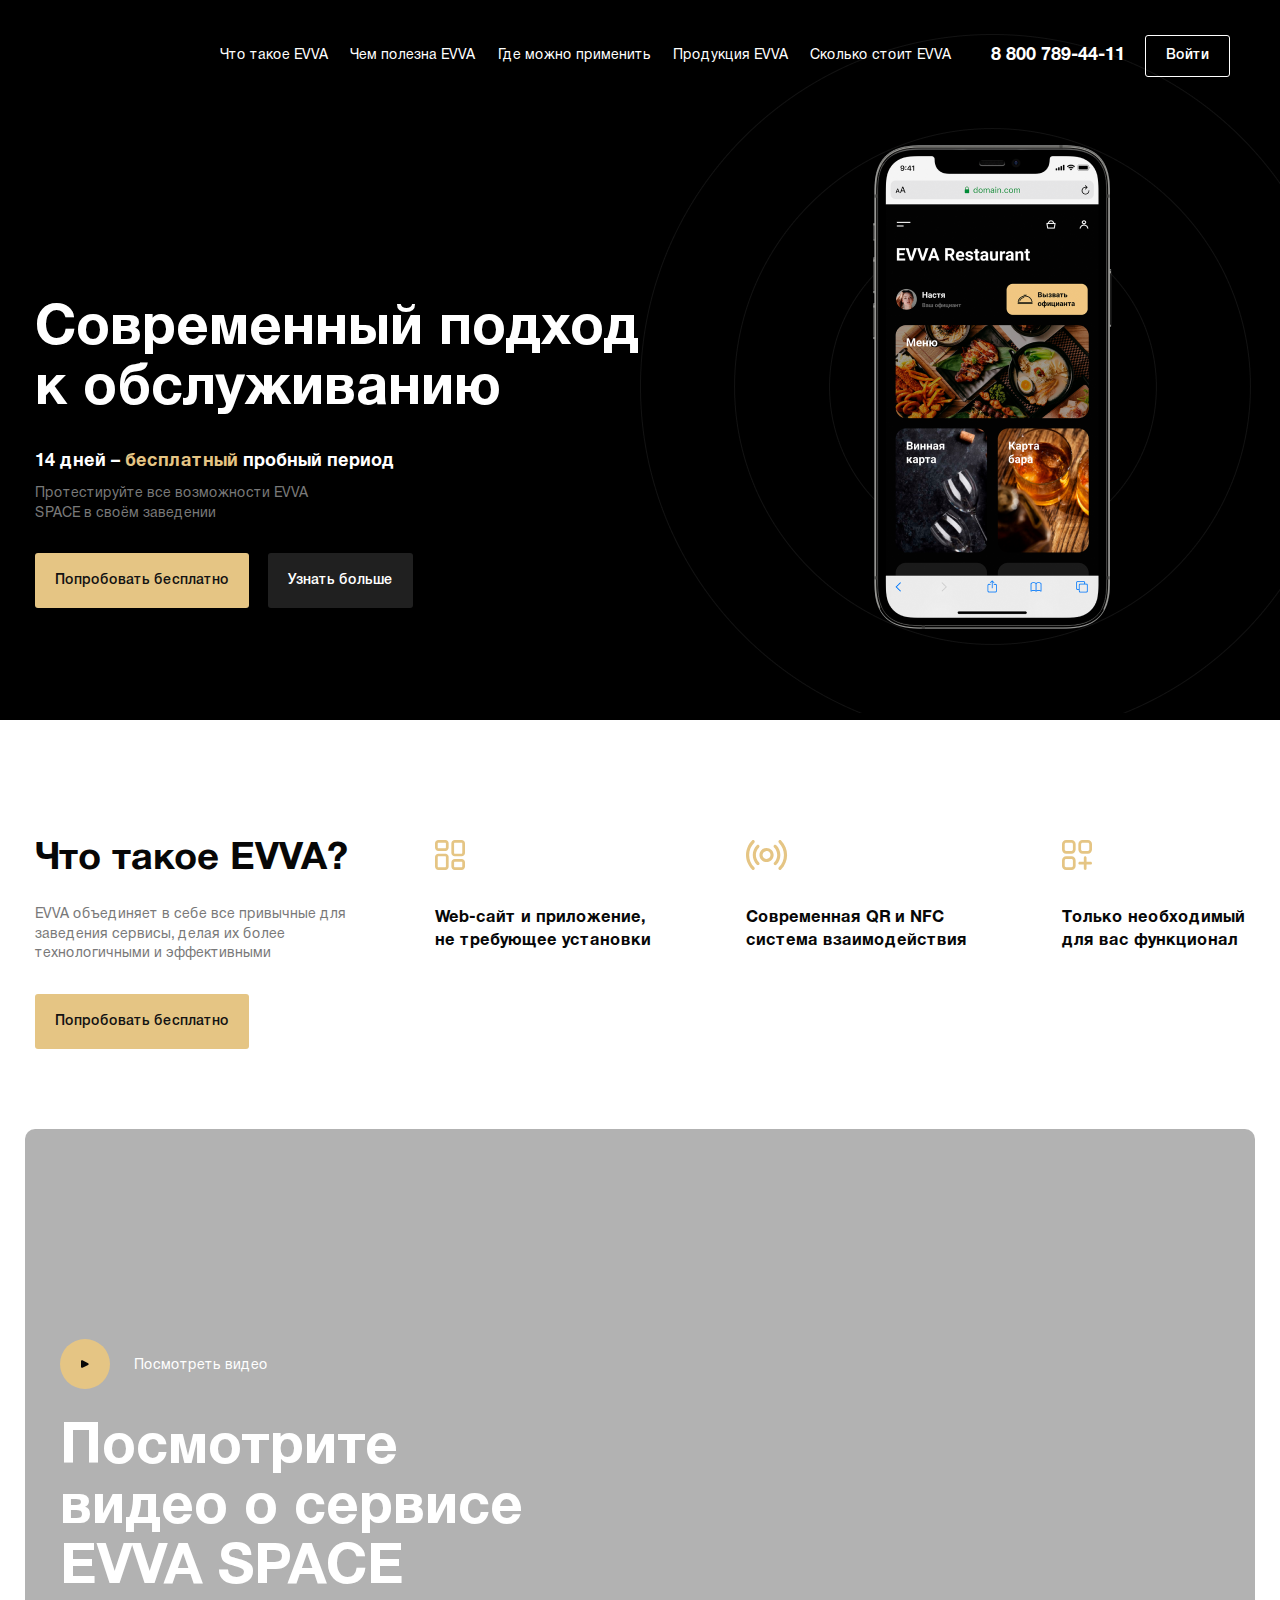
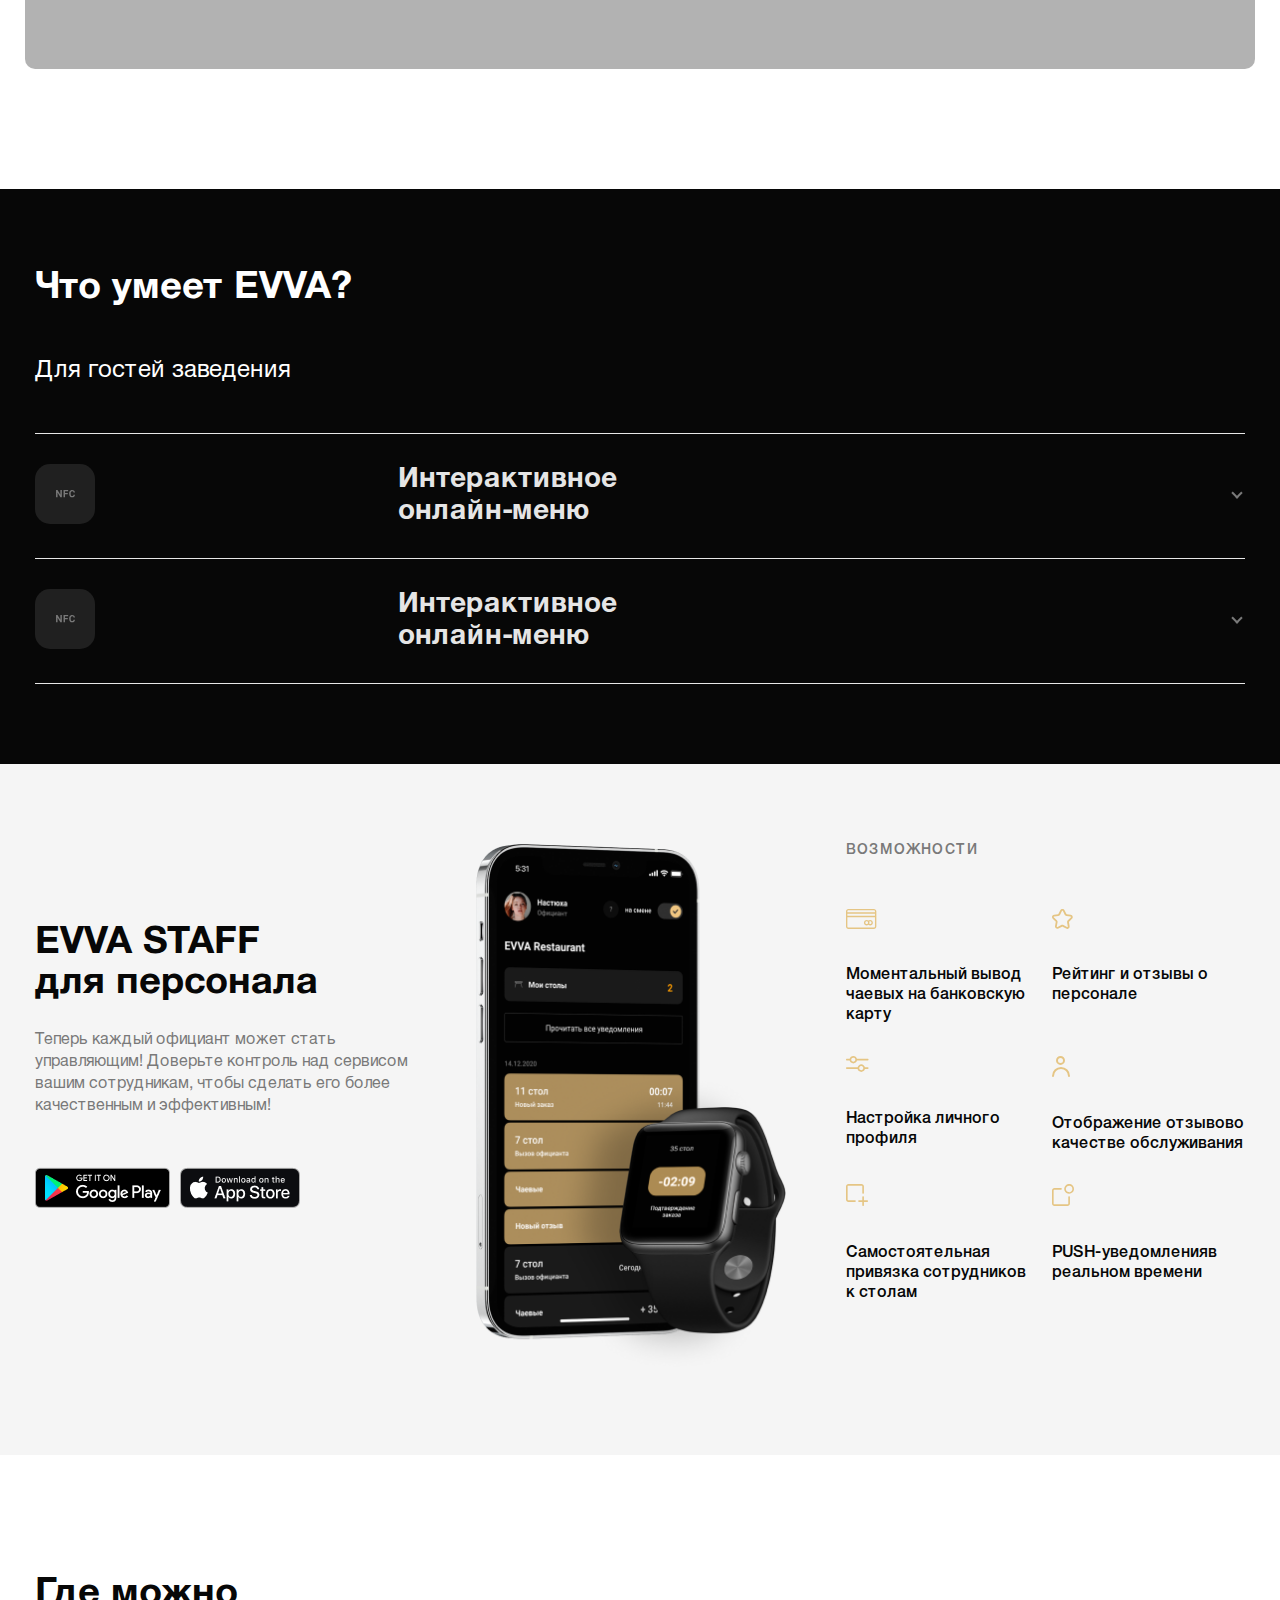
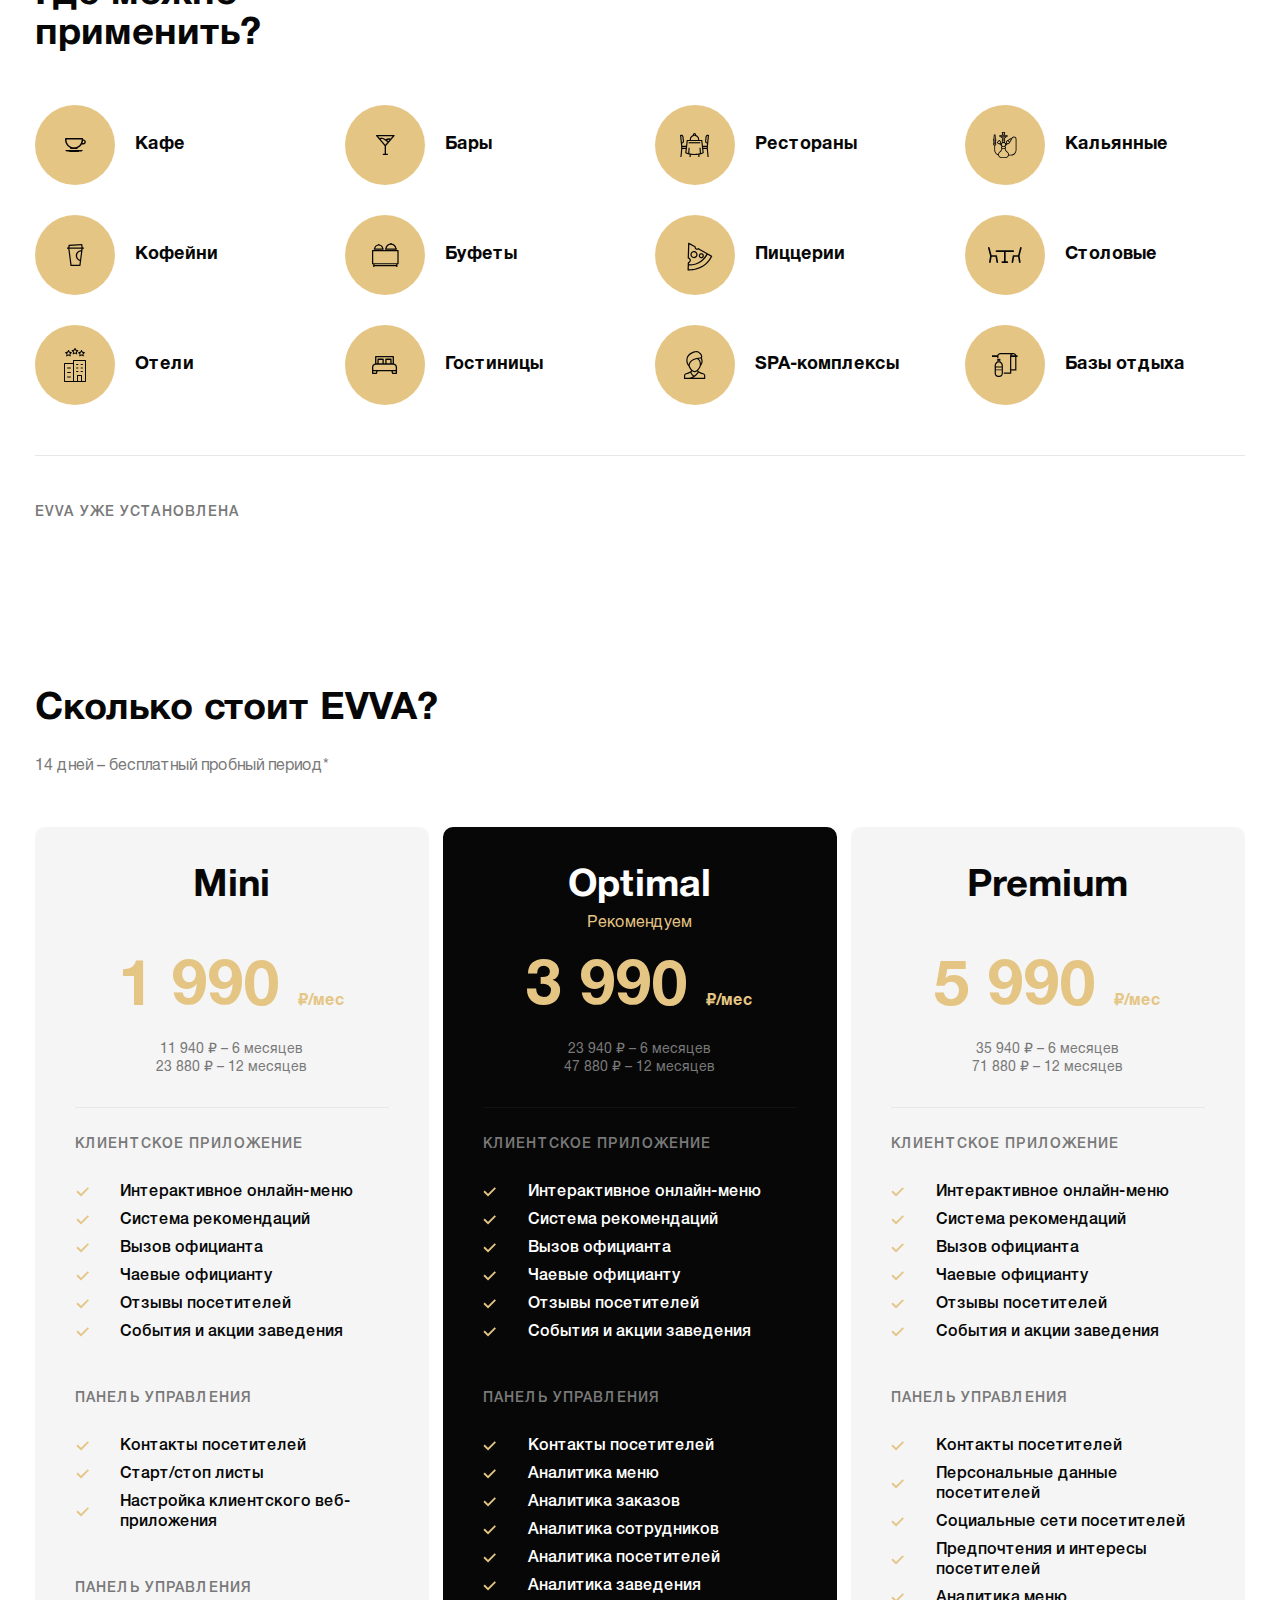
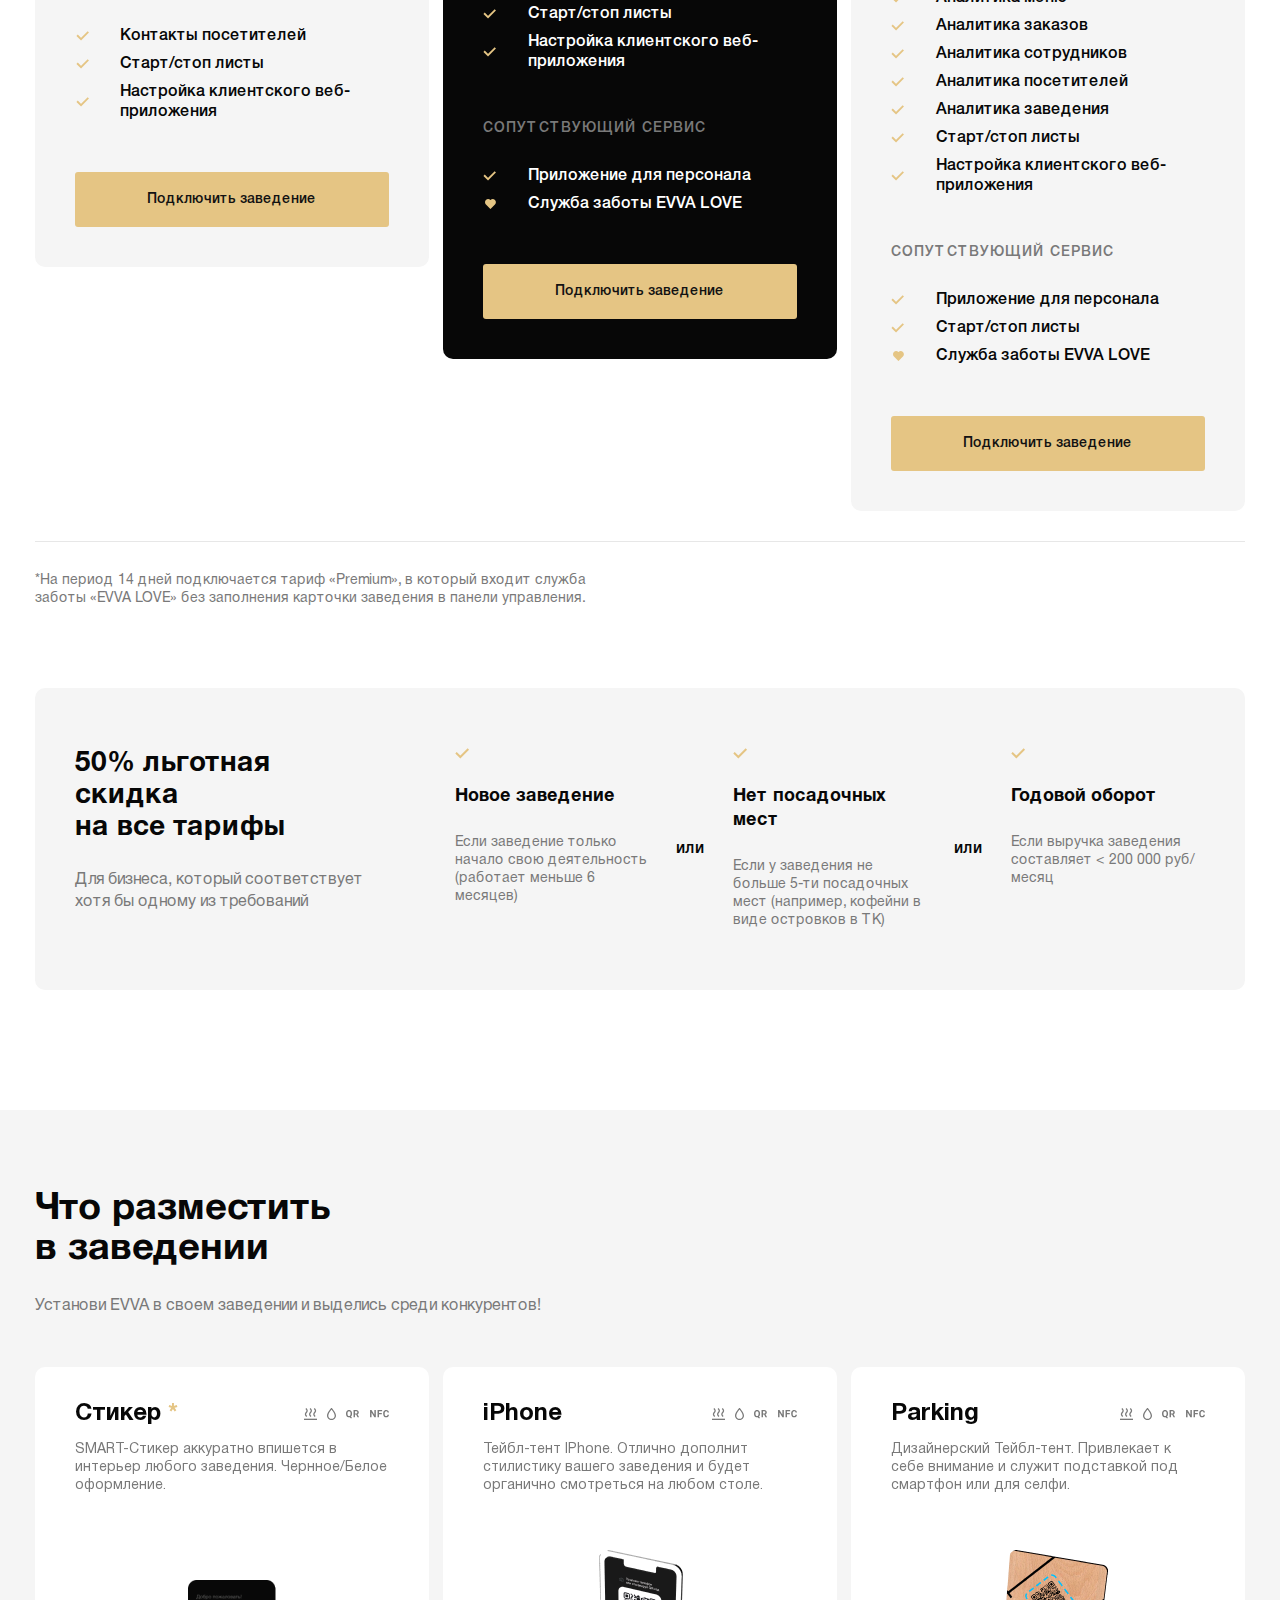
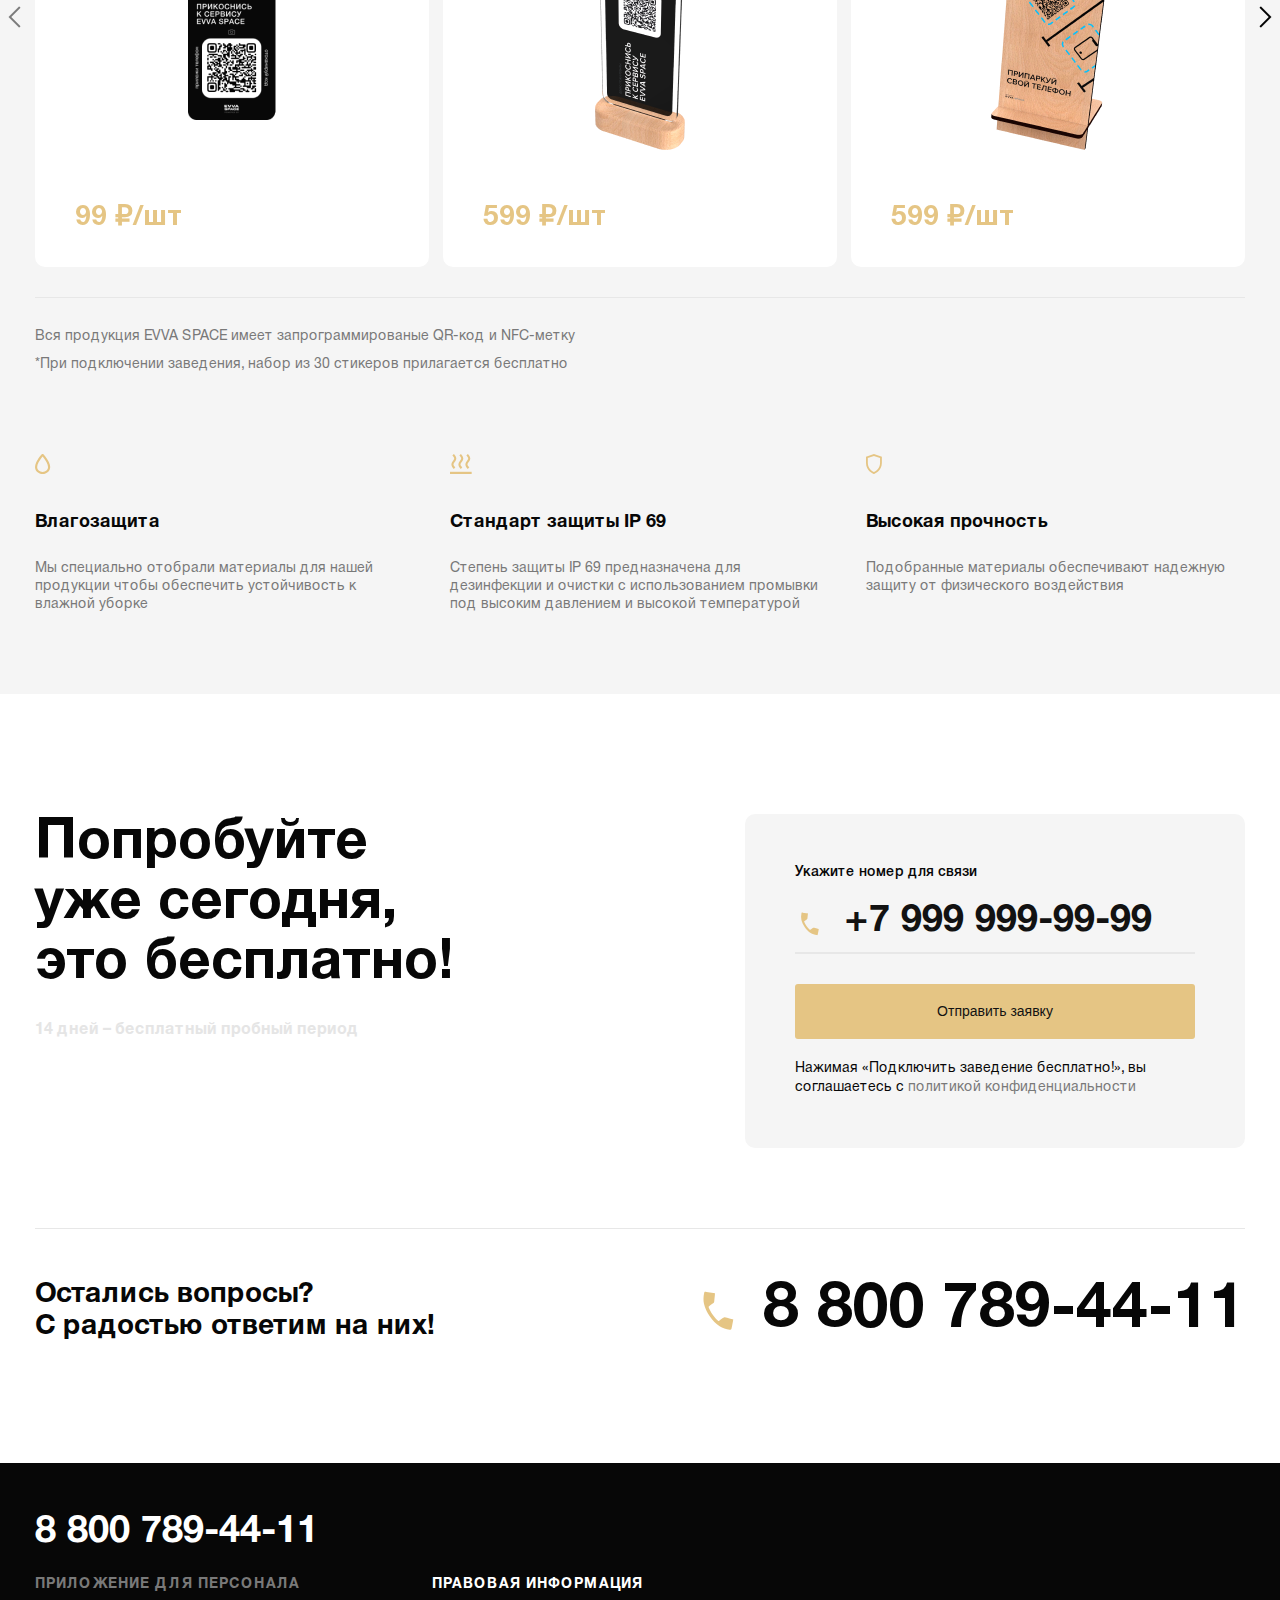
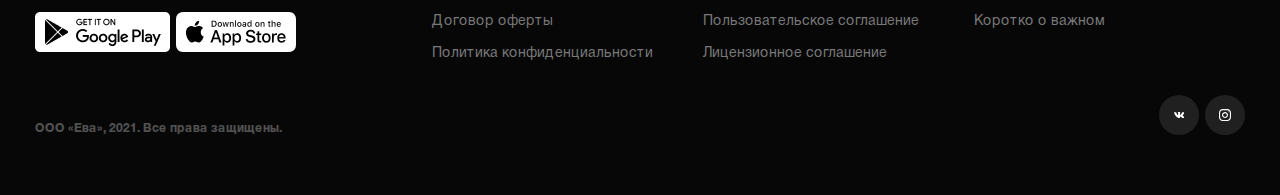
==== commit 25e8273a: "Merge branch 'master' of https://github.com/Deonar/evva" ====
--- a/index.html
+++ b/index.html
@@ -127,6 +127,89 @@
             <span>Посмотреть видео</span>
           </div>
           <h2 class="big-title big-title-light">Посмотрите видео о сервисе EVVA SPACE</h2>
+        </div>
+      </div>
+    </section>
+
+    <section class="what-can">
+      <div class="container">
+        <h2 class="primary-title-light">Что умеет EVVA?</h2>
+        <p class="what-can__sub-title">Для гостей заведения</p>
+        <div class="guest-info__wrapper">
+          <div class="guest-info__item accordion-js">
+            <div class="guest-info__header accordion-tab-js">
+              <div class="guest-info__icon_wrapper">
+                <div class="guest-info__icon">
+                  <img src="assets/img/icons/card-icon-4.svg" alt="" />
+                </div>
+              </div>
+              <h3 class="guest-info__title">Интерактивное онлайн-меню</h3>
+            </div>
+            <div class="guest-info__body accordion-content-js">
+              <div class="guest-info__opportunities">возможности</div>
+              <div class="guest-info__content">
+                <p class="guest-info__text">Современное NFC-меню с возможностью формирования заказа и отслеживания рейтинга блюд поможет усовершенствовать вашу кухню и порадовать гостей.</p>
+                <div class="guest-info__lists">
+                  <div class="guest-info__list-item">
+                    <span class="guest-info__list-icon"></span>
+                    <p class="guest-info__list-text">Удобный и приятный интерфейс с фото блюд и напитков</p>
+                  </div>
+                  <div class="guest-info__list-item">
+                    <span class="guest-info__list-icon"></span>
+                    <p class="guest-info__list-text">Удобный и приятный интерфейс с фото блюд и напитков</p>
+                  </div>
+                  <div class="guest-info__list-item">
+                    <span class="guest-info__list-icon"></span>
+                    <p class="guest-info__list-text">Удобный и приятный интерфейс с фото блюд и напитков</p>
+                  </div>
+                  <div class="guest-info__list-item">
+                    <span class="guest-info__list-icon"></span>
+                    <p class="guest-info__list-text">Удобный и приятный интерфейс с фото блюд и напитков</p>
+                  </div>
+                </div>
+              </div>
+              <div class="guest-info__img">
+                <img src="assets/img/what-can/what-can_1.png" alt="#" />
+              </div>
+            </div>
+          </div>
+          <div class="guest-info__item accordion-js">
+            <div class="guest-info__header accordion-tab-js">
+              <div class="guest-info__icon_wrapper">
+                <div class="guest-info__icon">
+                  <img src="assets/img/icons/card-icon-4.svg" alt="" />
+                </div>
+              </div>
+              <h3 class="guest-info__title">Интерактивное онлайн-меню</h3>
+            </div>
+            <div class="guest-info__body accordion-content-js">
+              <div class="guest-info__opportunities">возможности</div>
+              <div class="guest-info__content">
+                <p class="guest-info__text">Современное NFC-меню с возможностью формирования заказа и отслеживания рейтинга блюд поможет усовершенствовать вашу кухню и порадовать гостей.</p>
+                <div class="guest-info__lists">
+                  <div class="guest-info__list-item">
+                    <span class="guest-info__list-icon"></span>
+                    <p class="guest-info__list-text">Удобный и приятный интерфейс с фото блюд и напитков</p>
+                  </div>
+                  <div class="guest-info__list-item">
+                    <span class="guest-info__list-icon"></span>
+                    <p class="guest-info__list-text">Удобный и приятный интерфейс с фото блюд и напитков</p>
+                  </div>
+                  <div class="guest-info__list-item">
+                    <span class="guest-info__list-icon"></span>
+                    <p class="guest-info__list-text">Удобный и приятный интерфейс с фото блюд и напитков</p>
+                  </div>
+                  <div class="guest-info__list-item">
+                    <span class="guest-info__list-icon"></span>
+                    <p class="guest-info__list-text">Удобный и приятный интерфейс с фото блюд и напитков</p>
+                  </div>
+                </div>
+              </div>
+              <div class="guest-info__img">
+                <img src="assets/img/what-can/what-can_1.png" alt="#" />
+              </div>
+            </div>
+          </div>
         </div>
       </div>
     </section>
--- a/assets/css/main.css
+++ b/assets/css/main.css
@@ -951,6 +951,83 @@
   max-width: 475px;
 }
 
+.what-can {
+  background-color: #070707;
+  padding: 80px 0;
+}
+
+.what-can__sub-title {
+  color: #ffffff;
+  font-size: 24px;
+  line-height: 24px;
+  margin: 50px 0;
+}
+
+.guest-info__item {
+  border-bottom: 1px solid #e7e7e7;
+}
+
+.guest-info__item:first-child {
+  border-top: 1px solid #e7e7e7;
+}
+
+.guest-info__header {
+  padding: 30px 0;
+  display: -webkit-box;
+  display: -ms-flexbox;
+  display: flex;
+  position: relative;
+  cursor: pointer;
+}
+
+.guest-info__header:after {
+  content: "";
+  display: block;
+  position: absolute;
+  right: 4px;
+  top: 55px;
+  width: 8px;
+  height: 8px;
+  -webkit-transform: rotate(-45deg);
+  transform: rotate(-45deg);
+  border-bottom: 2px solid #797979;
+  border-left: 2px solid #797979;
+  -webkit-transition: all 0.3s ease;
+  transition: all 0.3s ease;
+}
+
+.guest-info__icon {
+  width: 60px;
+  height: 60px;
+  background: #202020;
+  border-radius: 15px;
+  display: -webkit-box;
+  display: -ms-flexbox;
+  display: flex;
+  -webkit-box-align: center;
+      -ms-flex-align: center;
+          align-items: center;
+  -webkit-box-pack: center;
+      -ms-flex-pack: center;
+          justify-content: center;
+}
+
+.guest-info__icon_wrapper {
+  max-width: 30%;
+  width: 100%;
+}
+
+.guest-info__title {
+  color: #e5e5e5;
+  font-size: 28px;
+  line-height: 32px;
+  max-width: 260px;
+}
+
+.guest-info__body {
+  display: none;
+}
+
 .privacy-policy {
   padding-top: 200px;
   background: #fff;
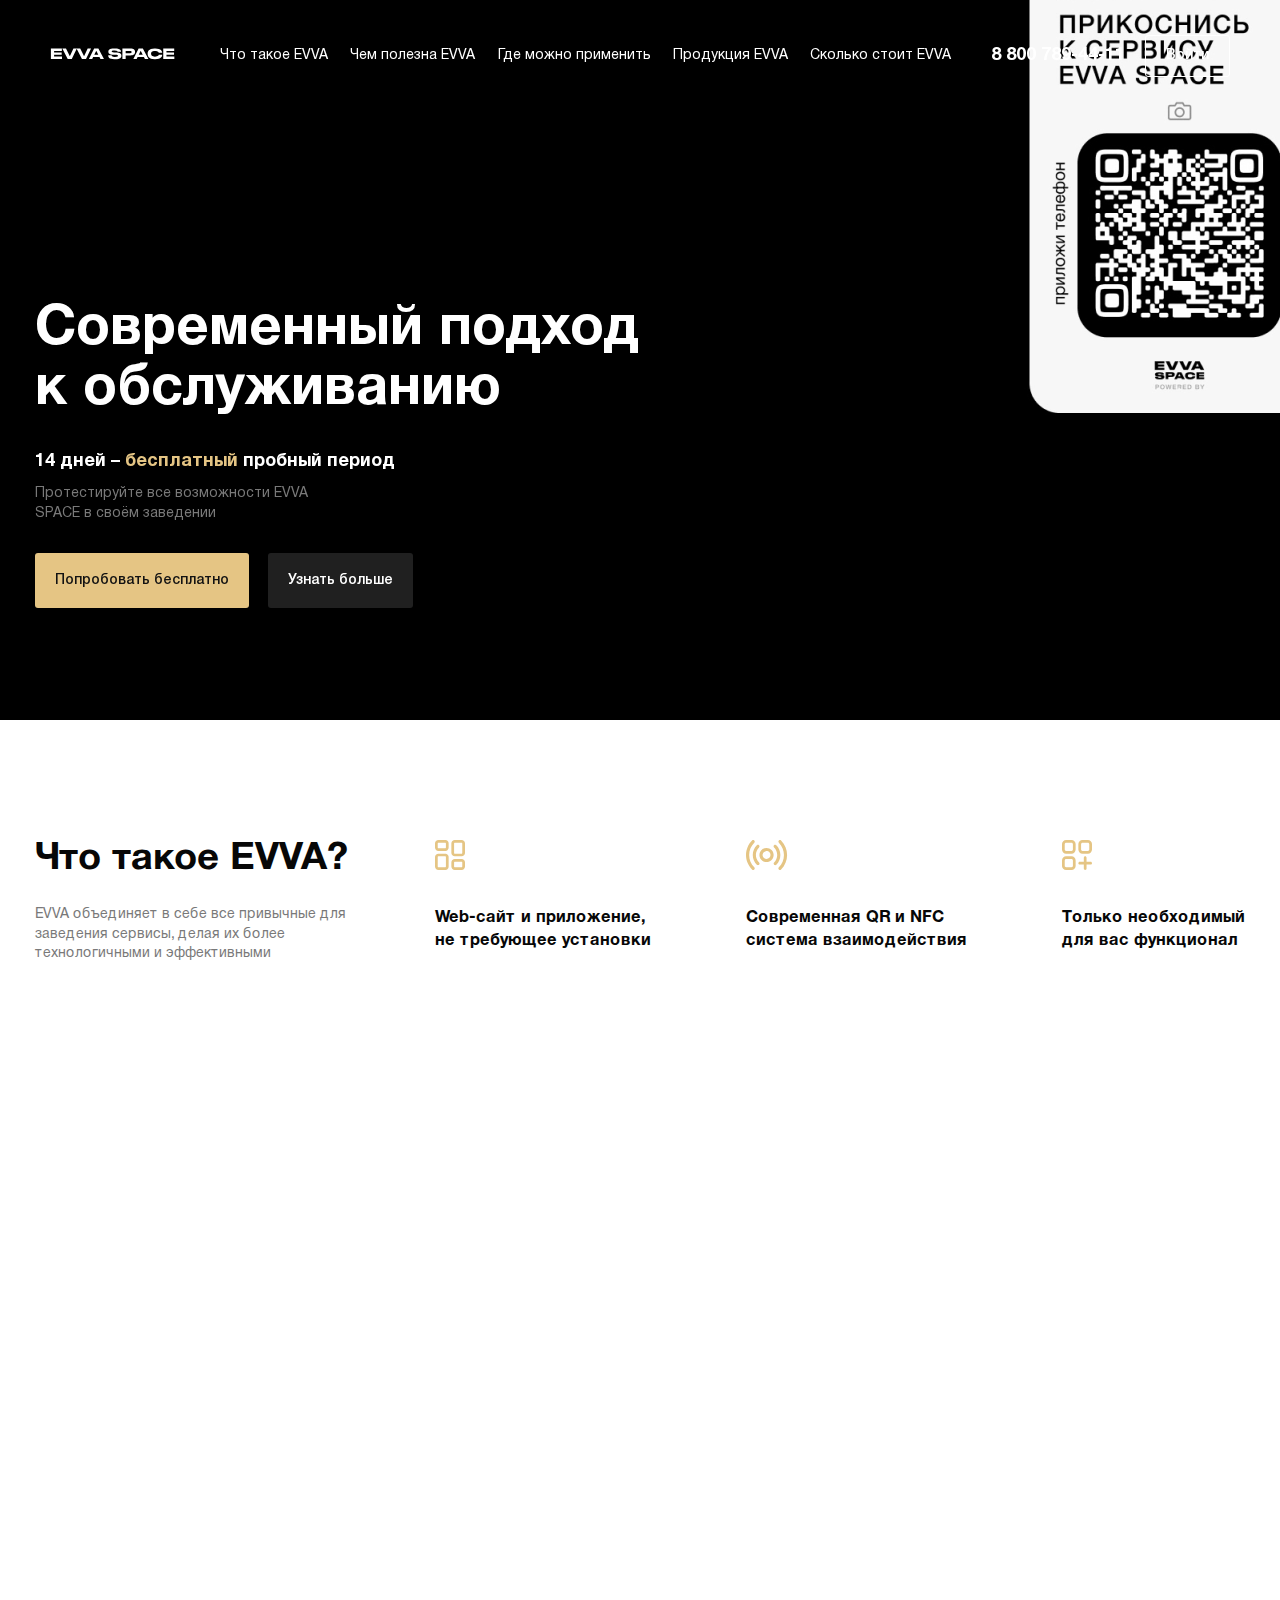
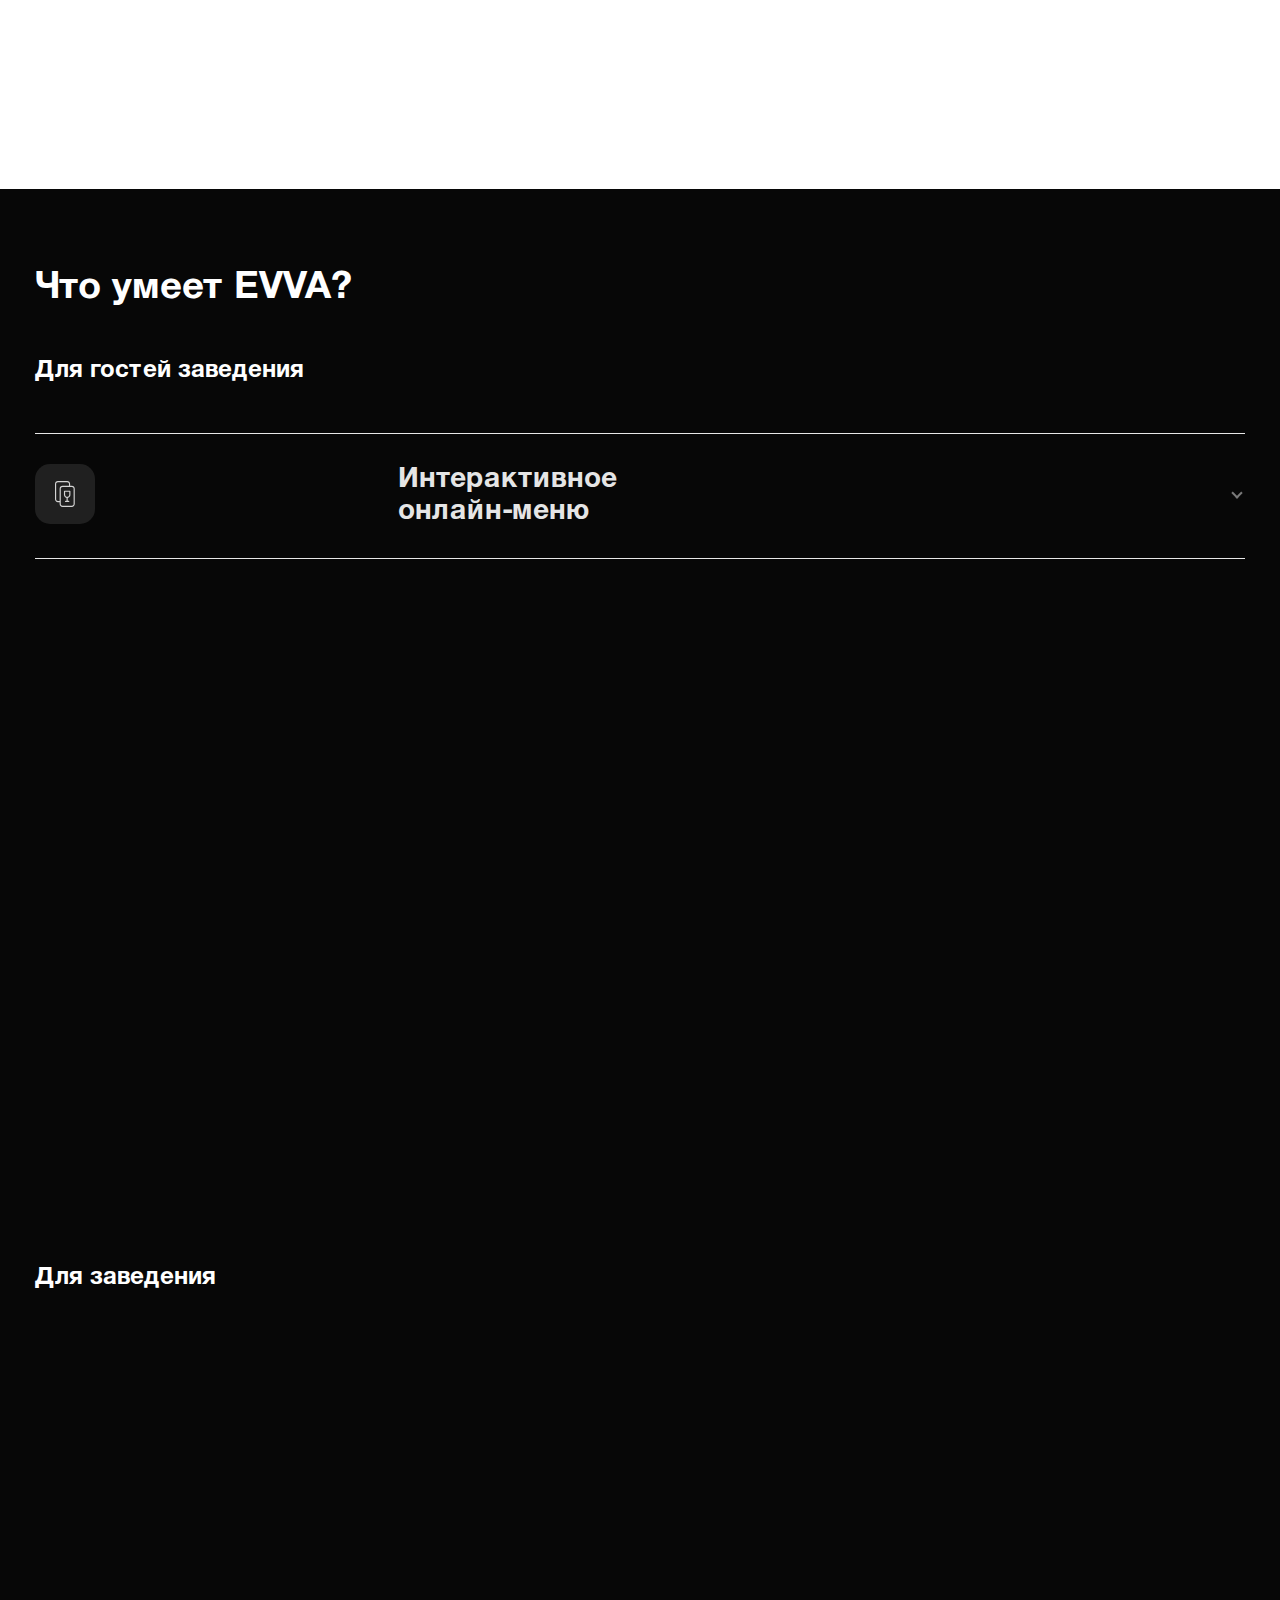
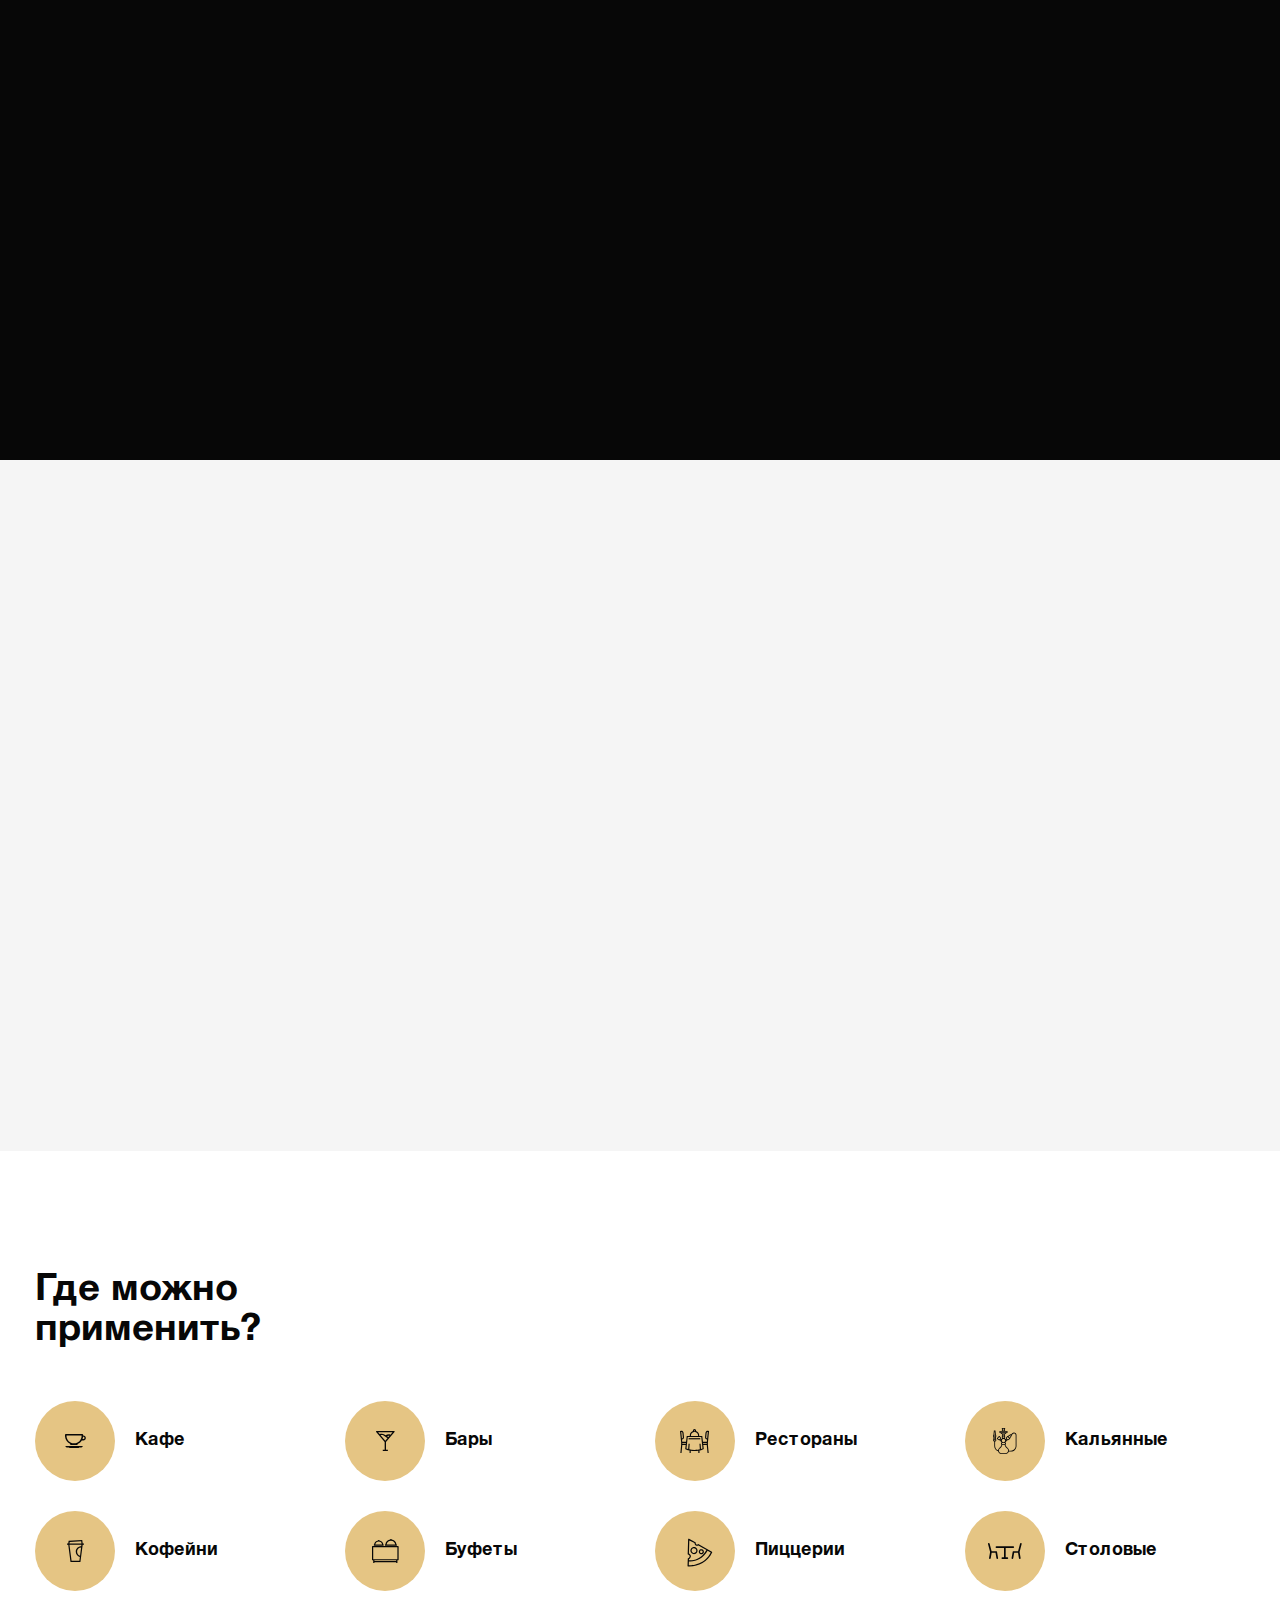
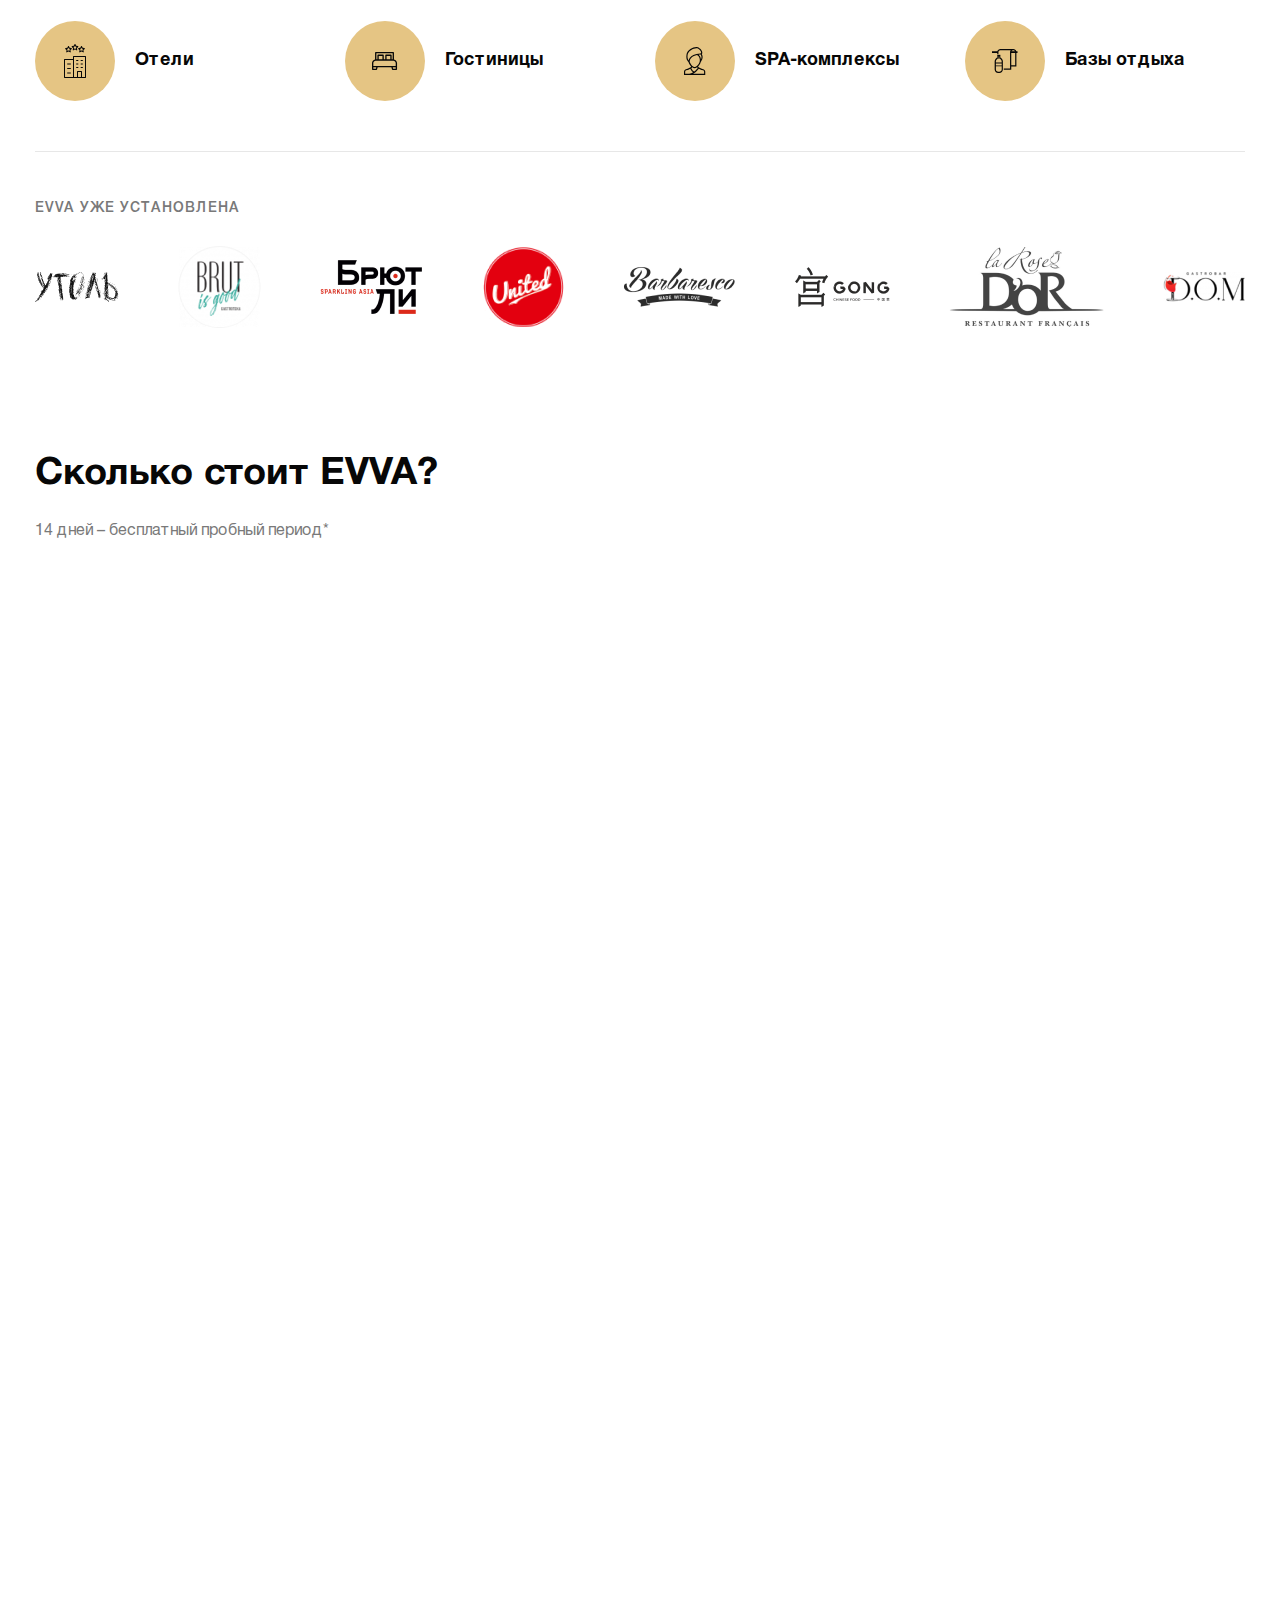
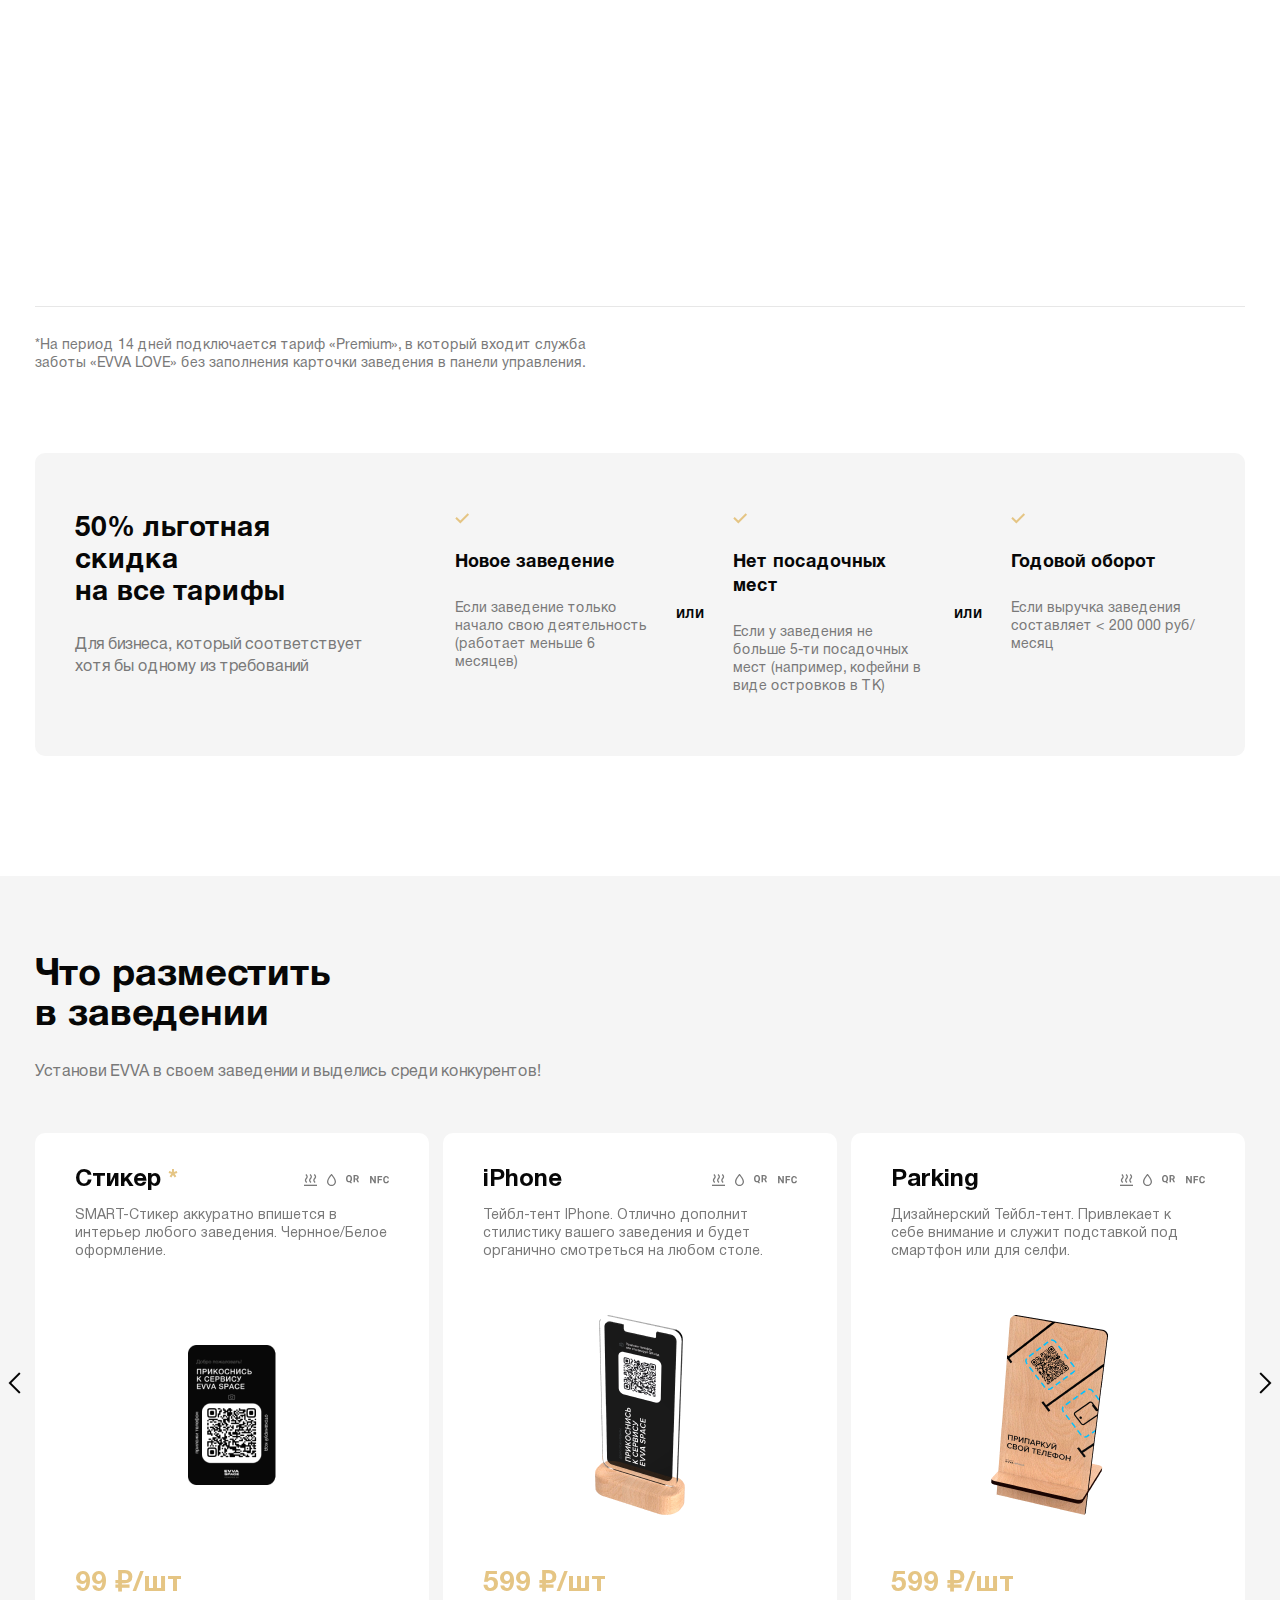
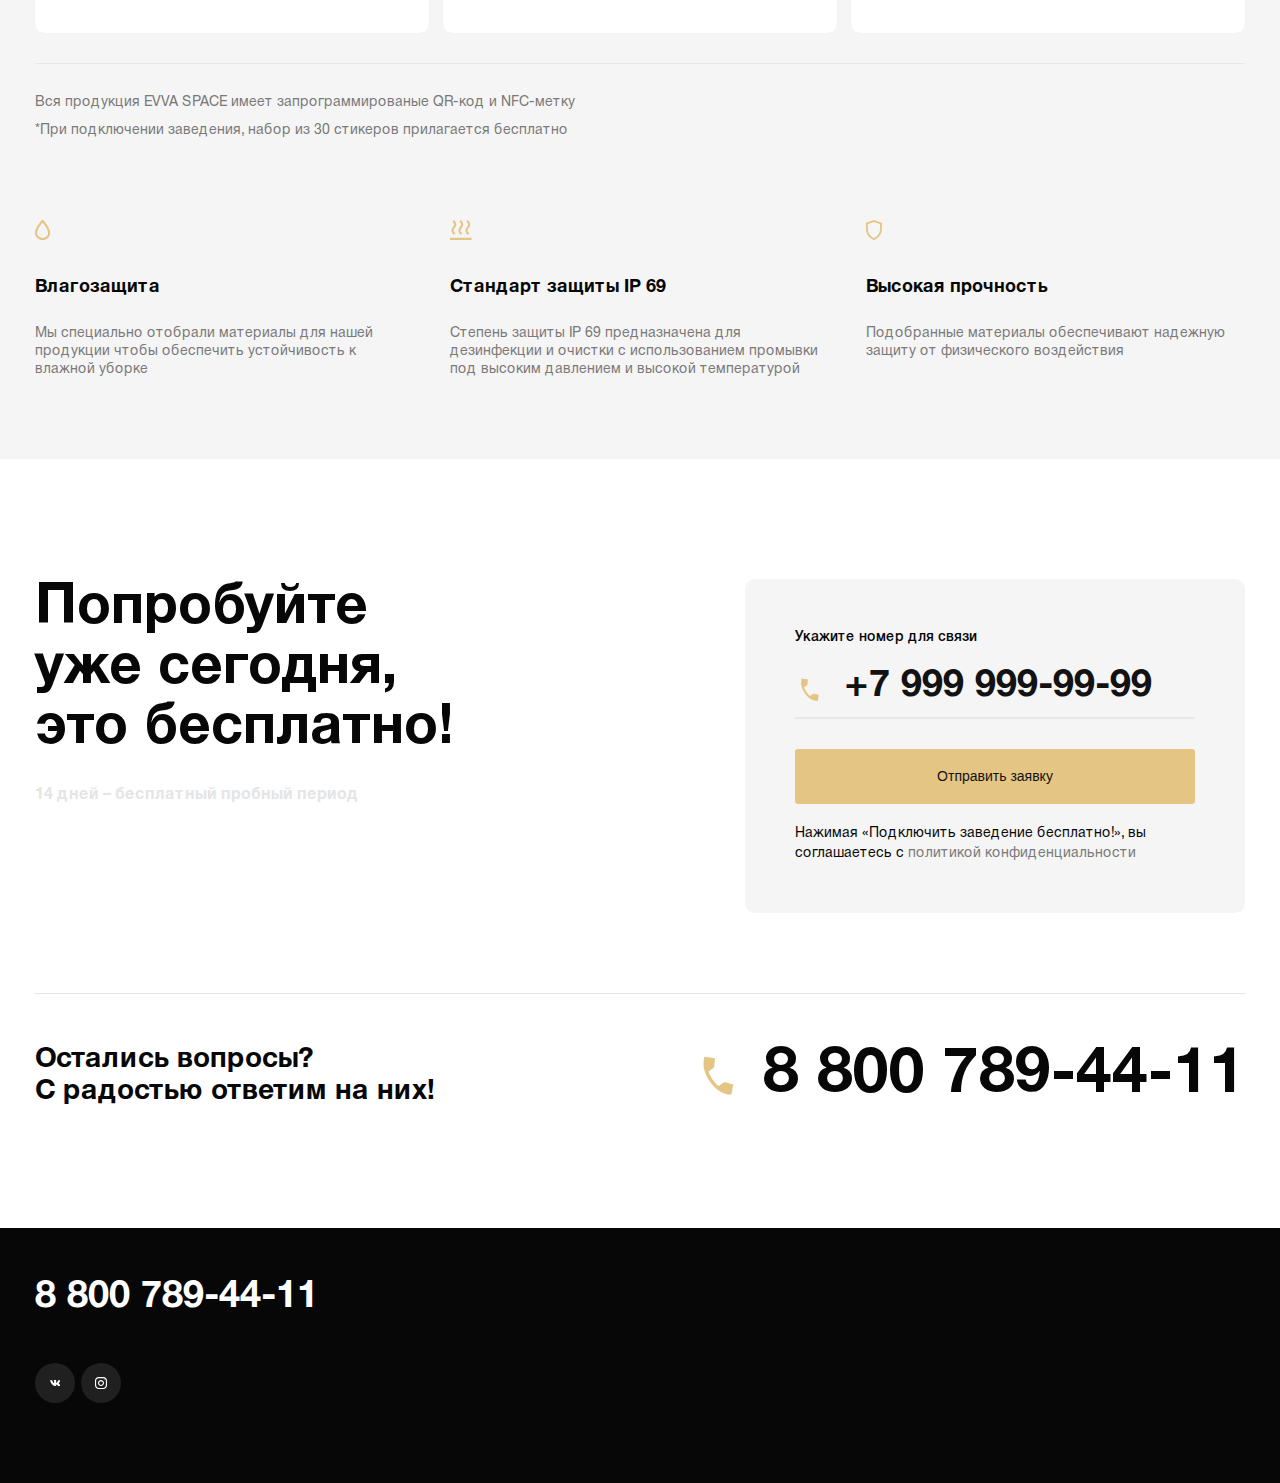
==== commit c0724689: "fix" ====
--- a/index.html
+++ b/index.html
@@ -7,10 +7,14 @@
     <link rel="stylesheet" href="assets/libs/slick/slick.css" />
     <link rel="stylesheet" href="assets/libs/magnific-popup/magnific-popup.css" />
     <link rel="stylesheet" href="assets/libs/animate/animate.min.css" />
-    <link rel="stylesheet" href="assets/css/main.css?v=128" />
-
-    <link rel="icon" type="image/png" href="icons/favicon.png" />
-    <link rel="icon" type="image/png" href="icons/favicon.png" />
+    <link rel="stylesheet" href="assets/css/main.css?v=12432" />
+
+    <link rel="icon" href="/assets/img/favicon.png" sizes="32x32" />
+    <link rel="apple-touch-icon" href="/assets/img/favicon.png" />
+    <meta name="msapplication-TileImage" content="/assets/img/favicon.png" />
+    <meta property="og:image" content="/assets/img/placeholder.jpg" />
+    <link rel="image_src" href="/assets/img/placeholder.jpg" />
+
     <title>EVVA</title>
   </head>
   <body>
@@ -24,7 +28,9 @@
             </div>
           </div>
           <a href="/" class="header-logo">
-            <img src="assets/img/logo.svg" alt="" />
+            <svg>
+              <use xlink:href="assets/img/logo.svg#logo"></use>
+            </svg>
           </a>
           <div id="mobMenu" class="header-menu__wrapp">
             <div class="header-menu__head">
@@ -35,11 +41,11 @@
               </div>
             </div>
             <ul class="header-menu">
-              <li><a class="close-mob-menu-js scrollto" href="#">Что такое EVVA</a></li>
-              <li><a class="close-mob-menu-js scrollto" href="#">Чем полезна EVVA</a></li>
-              <li><a class="close-mob-menu-js scrollto" href="#">Где можно применить</a></li>
-              <li><a class="close-mob-menu-js scrollto" href="#">Продукция EVVA</a></li>
-              <li><a class="close-mob-menu-js scrollto" href="#">Сколько стоит EVVA</a></li>
+              <li><a class="close-mob-menu-js scrollto" href="#about">Что такое EVVA</a></li>
+              <li><a class="close-mob-menu-js scrollto" href="#what-can">Чем полезна EVVA</a></li>
+              <li><a class="close-mob-menu-js scrollto" href="#applying">Где можно применить</a></li>
+              <li><a class="close-mob-menu-js scrollto" href="#products">Продукция EVVA</a></li>
+              <li><a class="close-mob-menu-js scrollto" href="#prices">Сколько стоит EVVA</a></li>
             </ul>
             <a href="#" class="header-btn header__mob-conten close-mob-menu-js">Войти</a>
           </div>
@@ -56,47 +62,46 @@
       </div>
     </header>
 
-    <main class="main" id="main">
-      <div class="main__motion">
-        <img src="assets/img/main-motion.png" class="main__motion_desc" alt="#" />
-        <img src="assets/img/main-mob.png" class="main__motion_mob" alt="#" />
+    <main id="main" class="main" id="main">
+      <div class="main__motion wow fadeIn" data-wow-delay="0.3s">
+        <video src="assets/video/evva_dark.mp4" type='video/mp4' autoplay loop muted playsinline></video>
       </div>
       <div class="container">
-        <div class="main-content">
-          <h1 class="big-title big-title-light">Современный подход к обслуживанию</h1>
+        <div class="main-content wow fadeIn" data-wow-delay="0.4s">
+          <h1 class="big-title big-title-light wow fadeInUp" data-wow-delay="0.6s">Современный подход к обслуживанию</h1>
 
           <p class="main__sub-title">14 дней – <span class="color-gold">бесплатный</span> пробный период</p>
           <p class="main__text mb-30">Протестируйте все возможности EVVA SPACE в своём заведении</p>
           <div class="main__btn-wrapper">
-            <a href="#" class="btn btn_hover gold-btn">Попробовать бесплатно</a>
-            <a href="#" class="btn btn_hover gray-btn">Узнать больше</a>
+            <a href="#main-form" class="btn btn_hover gold-btn scrollto">Попробовать бесплатно</a>
+            <a href="#about" class="btn gray-btn scrollto">Узнать больше</a>
           </div>
         </div>
       </div>
       <h1></h1>
     </main>
 
-    <section class="about">
+    <section id="about" class="about">
       <div class="container">
         <div class="about__wrapper mb-30">
-          <div class="about__header">
+          <div class="about__header wow fadeInLeft" data-wow-delay="0.6s">
             <h2 class="primary-title">Что такое EVVA?</h2>
             <p class="about__text">EVVA объединяет в себе все привычные для заведения сервисы, делая их более технологичными и эффективными</p>
           </div>
           <div class="about__colums">
-            <div class="about__item">
+            <div class="about__item wow fadeInRight" data-wow-delay="0.6s">
               <div class="about__icon">
                 <img src="assets/img/icons/web-site.svg" alt="" />
               </div>
               <h3 class="about__title">Web-сайт и приложение,<br />не требующее установки</h3>
             </div>
-            <div class="about__item">
+            <div class="about__item wow fadeInRight" data-wow-delay="0.9s">
               <div class="about__icon">
                 <img src="assets/img/icons/nfc.svg" alt="" />
               </div>
               <h3 class="about__title">Современная QR и NFC<br />система взаимодействия</h3>
             </div>
-            <div class="about__item">
+            <div class="about__item wow fadeInRight" data-wow-delay="1.2s">
               <div class="about__icon">
                 <img src="assets/img/icons/functions.svg" alt="" />
               </div>
@@ -104,13 +109,13 @@
             </div>
           </div>
         </div>
-        <div class="about__btn">
-          <a href="#" class="btn btn_hover gold-btn">Попробовать бесплатно</a>
-        </div>
-      </div>
-
-      <div class="video-block video-js">
-        <div class="video-block-preview-mob" style="assets/img/video-block.jpg"></div>
+        <div class="about__btn wow fadeInUp" data-wow-delay="0.6s">
+          <a href="#main-form" class="btn btn_hover gold-btn scrollto">Попробовать бесплатно</a>
+        </div>
+      </div>
+
+      <div class="video-block video-js wow fadeInUp" data-wow-delay="0.9s">
+        <div class="video-block-preview-mob"></div>
 
         <div class="video-block-preview">
           <video data-src="https://www.w3schools.com/howto/rain.mp4" class="" autoplay="" muted="" loop="">
@@ -119,11 +124,11 @@
         </div>
         <div class="video-block-text">
           <div class="video-block__btn">
-            <button class="play-btn mr-20">
+            <a href="https://www.youtube.com/watch?v=81Pk0hO2F4Y" class="play-btn mr-20 dr-play-video">
               <svg class="triangle" width="8" height="8" viewBox="0 0 8 8" fill="none" xmlns="http://www.w3.org/2000/svg">
                 <path d="M7.14471 3.14023C7.89622 3.50469 7.89622 4.5753 7.14471 4.93977L1.43636 7.70817C0.772238 8.03025 -3.7358e-07 7.5465 -3.41316e-07 6.8084L-9.92949e-08 1.2716C-6.70312e-08 0.533496 0.772239 0.0497476 1.43637 0.371832L7.14471 3.14023Z" fill="#070707" />
               </svg>
-            </button>
+            </a>
             <span>Посмотреть видео</span>
           </div>
           <h2 class="big-title big-title-light">Посмотрите видео о сервисе EVVA SPACE</h2>
@@ -131,93 +136,293 @@
       </div>
     </section>
 
-    <section class="what-can">
+    <section id="what-can" class="what-can">
       <div class="container">
         <h2 class="primary-title-light">Что умеет EVVA?</h2>
-        <p class="what-can__sub-title">Для гостей заведения</p>
-        <div class="guest-info__wrapper">
-          <div class="guest-info__item accordion-js">
+        <h3 class="what-can__sub-title">Для гостей заведения</h3>
+        <div class="guest-info">
+          <div class="guest-info__item accordion-wrapper-js active">
             <div class="guest-info__header accordion-tab-js">
               <div class="guest-info__icon_wrapper">
                 <div class="guest-info__icon">
-                  <img src="assets/img/icons/card-icon-4.svg" alt="" />
+                  <img src="assets/img/what-can/menu.svg" alt="#" />
                 </div>
               </div>
               <h3 class="guest-info__title">Интерактивное онлайн-меню</h3>
             </div>
-            <div class="guest-info__body accordion-content-js">
-              <div class="guest-info__opportunities">возможности</div>
-              <div class="guest-info__content">
-                <p class="guest-info__text">Современное NFC-меню с возможностью формирования заказа и отслеживания рейтинга блюд поможет усовершенствовать вашу кухню и порадовать гостей.</p>
-                <div class="guest-info__lists">
-                  <div class="guest-info__list-item">
-                    <span class="guest-info__list-icon"></span>
-                    <p class="guest-info__list-text">Удобный и приятный интерфейс с фото блюд и напитков</p>
-                  </div>
-                  <div class="guest-info__list-item">
-                    <span class="guest-info__list-icon"></span>
-                    <p class="guest-info__list-text">Удобный и приятный интерфейс с фото блюд и напитков</p>
-                  </div>
-                  <div class="guest-info__list-item">
-                    <span class="guest-info__list-icon"></span>
-                    <p class="guest-info__list-text">Удобный и приятный интерфейс с фото блюд и напитков</p>
-                  </div>
-                  <div class="guest-info__list-item">
-                    <span class="guest-info__list-icon"></span>
-                    <p class="guest-info__list-text">Удобный и приятный интерфейс с фото блюд и напитков</p>
-                  </div>
-                </div>
-              </div>
-              <div class="guest-info__img">
-                <img src="assets/img/what-can/what-can_1.png" alt="#" />
-              </div>
-            </div>
-          </div>
-          <div class="guest-info__item accordion-js">
+            <div class="accordion-content-js" style="display: block">
+              <div class="guest-info__body">
+                <div class="guest-info__opportunities">возможности</div>
+                <div class="guest-info__content">
+                  <p class="guest-info__text">Современное NFC-меню с возможностью формирования заказа и отслеживания рейтинга блюд поможет усовершенствовать вашу кухню и порадовать гостей.</p>
+                  <div class="guest-info__opportunities_mob">возможности</div>
+                  <div class="guest-info__lists">
+                    <div class="guest-info__list-item wow fadeInUp" data-wow-delay="0.6s">
+                      <span class="guest-info__list-icon"></span>
+                      <p class="guest-info__list-text">Удобный и приятный интерфейс с фото<br />блюд и напитков</p>
+                    </div>
+                    <div class="guest-info__list-item wow fadeInUp" data-wow-delay="0.6s">
+                      <span class="guest-info__list-icon"></span>
+                      <p class="guest-info__list-text">Рейтинг и отзывы<br />на позиции в меню</p>
+                    </div>
+                    <div class="guest-info__list-item wow fadeInUp" data-wow-delay="0.9s">
+                      <span class="guest-info__list-icon"></span>
+                      <p class="guest-info__list-text">Формирование и оплата заказа Онлайн</p>
+                    </div>
+                    <div class="guest-info__list-item wow fadeInUp" data-wow-delay="0.9s">
+                      <span class="guest-info__list-icon"></span>
+                      <p class="guest-info__list-text">Бесплатно и навсегда</p>
+                    </div>
+                  </div>
+                </div>
+                <div class="guest-info__img wow fadeInUp" data-wow-delay="0.9s">
+                  <img src="assets/img/what-can/menu.png" alt="#" />
+                </div>
+              </div>
+            </div>
+          </div>
+
+          <div class="guest-info__item accordion-wrapper-js wow fadeInUp" data-wow-delay="0.6s">
             <div class="guest-info__header accordion-tab-js">
               <div class="guest-info__icon_wrapper">
                 <div class="guest-info__icon">
-                  <img src="assets/img/icons/card-icon-4.svg" alt="" />
-                </div>
-              </div>
-              <h3 class="guest-info__title">Интерактивное онлайн-меню</h3>
-            </div>
-            <div class="guest-info__body accordion-content-js">
-              <div class="guest-info__opportunities">возможности</div>
-              <div class="guest-info__content">
-                <p class="guest-info__text">Современное NFC-меню с возможностью формирования заказа и отслеживания рейтинга блюд поможет усовершенствовать вашу кухню и порадовать гостей.</p>
-                <div class="guest-info__lists">
-                  <div class="guest-info__list-item">
-                    <span class="guest-info__list-icon"></span>
-                    <p class="guest-info__list-text">Удобный и приятный интерфейс с фото блюд и напитков</p>
-                  </div>
-                  <div class="guest-info__list-item">
-                    <span class="guest-info__list-icon"></span>
-                    <p class="guest-info__list-text">Удобный и приятный интерфейс с фото блюд и напитков</p>
-                  </div>
-                  <div class="guest-info__list-item">
-                    <span class="guest-info__list-icon"></span>
-                    <p class="guest-info__list-text">Удобный и приятный интерфейс с фото блюд и напитков</p>
-                  </div>
-                  <div class="guest-info__list-item">
-                    <span class="guest-info__list-icon"></span>
-                    <p class="guest-info__list-text">Удобный и приятный интерфейс с фото блюд и напитков</p>
-                  </div>
-                </div>
-              </div>
-              <div class="guest-info__img">
-                <img src="assets/img/what-can/what-can_1.png" alt="#" />
-              </div>
+                  <img src="assets/img/what-can/heart.svg" alt="#" />
+                </div>
+              </div>
+              <h3 class="guest-info__title">
+                Система<br />
+                рекомендаций
+              </h3>
+            </div>
+            <div class="accordion-content-js">
+              <div class="guest-info__body">
+                <div class="guest-info__opportunities">возможности</div>
+                <div class="guest-info__content">
+                  <p class="guest-info__text">Нейросеть анализирует предпочтения ваших гостей и гостей других заведений, выявляет их вкусы и помогает вам более эффективно осуществлять продажи.</p>
+                  <div class="guest-info__opportunities_mob">возможности</div>
+                  <div class="guest-info__lists">
+                    <div class="guest-info__list-item">
+                      <span class="guest-info__list-icon"></span>
+                      <p class="guest-info__list-text">Нейросеть, изучающая предпочтения гостей</p>
+                    </div>
+                    <div class="guest-info__list-item">
+                      <span class="guest-info__list-icon"></span>
+                      <p class="guest-info__list-text">Старт/Стоп-листы</p>
+                    </div>
+                    <div class="guest-info__list-item">
+                      <span class="guest-info__list-icon"></span>
+                      <p class="guest-info__list-text">Акцент внимания на строке Рекомендаций</p>
+                    </div>
+                  </div>
+                </div>
+                <div class="guest-info__img">
+                  <img src="assets/img/what-can/heart.png" alt="#" />
+                </div>
+              </div>
+            </div>
+          </div>
+
+          <div class="guest-info__item accordion-wrapper-js wow fadeInUp" data-wow-delay="0.9s">
+            <div class="guest-info__header accordion-tab-js">
+              <div class="guest-info__icon_wrapper">
+                <div class="guest-info__icon">
+                  <img src="assets/img/what-can/waiter.svg" alt="#" />
+                </div>
+              </div>
+              <h3 class="guest-info__title">Вызов<br />официанта</h3>
+            </div>
+            <div class="accordion-content-js">
+              <div class="guest-info__body">
+                <div class="guest-info__opportunities">возможности</div>
+                <div class="guest-info__content">
+                  <p class="guest-info__text">Современный способ взаимодействия “Официант-Гость”. Официант в реальном времени видит приглашение за стол или готовность гостя сделать заказ</p>
+                  <div class="guest-info__opportunities_mob">возможности</div>
+                  <div class="guest-info__lists">
+                    <div class="guest-info__list-item">
+                      <span class="guest-info__list-icon"></span>
+                      <p class="guest-info__list-text">Привязка официантов к столам не отвлекаясь от работы</p>
+                    </div>
+                    <div class="guest-info__list-item">
+                      <span class="guest-info__list-icon"></span>
+                      <p class="guest-info__list-text">Кнопка вызова официанта в телефоне гостя</p>
+                    </div>
+                    <div class="guest-info__list-item">
+                      <span class="guest-info__list-icon"></span>
+                      <p class="guest-info__list-text">Заказ гостя и возможность редактирования заказа в телефоне сотрудника</p>
+                    </div>
+                    <div class="guest-info__list-item">
+                      <span class="guest-info__list-icon"></span>
+                      <p class="guest-info__list-text">PUSH-уведомление официанту в реальном времени</p>
+                    </div>
+                  </div>
+                </div>
+                <div class="guest-info__img">
+                  <img src="assets/img/what-can/waiter.png" alt="#" />
+                </div>
+              </div>
+            </div>
+          </div>
+
+          <div class="guest-info__item accordion-wrapper-js wow fadeInUp" data-wow-delay="1.2s">
+            <div class="guest-info__header accordion-tab-js">
+              <div class="guest-info__icon_wrapper">
+                <div class="guest-info__icon">
+                  <img src="assets/img/what-can/tips.svg" alt="#" />
+                </div>
+              </div>
+              <h3 class="guest-info__title">Чаевые<br />официанту</h3>
+            </div>
+            <div class="accordion-content-js">
+              <div class="guest-info__body">
+                <div class="guest-info__opportunities">возможности</div>
+                <div class="guest-info__content">
+                  <p class="guest-info__text">Возможность меньше чем за минуту оценить качество обслуживания и поблагодарить официанта чаевыми с помощью любой удобной платежной системы.</p>
+                  <div class="guest-info__opportunities_mob">возможности</div>
+                  <div class="guest-info__lists">
+                    <div class="guest-info__list-item">
+                      <span class="guest-info__list-icon"></span>
+                      <p class="guest-info__list-text">Моментальный вывод средств на карту сотрудника</p>
+                    </div>
+                    <div class="guest-info__list-item">
+                      <span class="guest-info__list-icon"></span>
+                      <p class="guest-info__list-text">Комиссия с чаевых до 5%</p>
+                    </div>
+                    <div class="guest-info__list-item">
+                      <span class="guest-info__list-icon"></span>
+                      <p class="guest-info__list-text">Рейтинг и оценка качества обслуживания официанта</p>
+                    </div>
+                  </div>
+                </div>
+                <div class="guest-info__img">
+                  <img src="assets/img/what-can/tips.png" alt="#" />
+                </div>
+              </div>
+            </div>
+          </div>
+
+          <div class="guest-info__item accordion-wrapper-js wow fadeInUp" data-wow-delay="1.5s">
+            <div class="guest-info__header accordion-tab-js">
+              <div class="guest-info__icon_wrapper">
+                <div class="guest-info__icon">
+                  <img src="assets/img/what-can/star.svg" alt="#" />
+                </div>
+              </div>
+              <h3 class="guest-info__title">
+                Отзывы<br />
+                посетителей
+              </h3>
+            </div>
+            <div class="accordion-content-js">
+              <div class="guest-info__body">
+                <div class="guest-info__opportunities">возможности</div>
+                <div class="guest-info__content">
+                  <p class="guest-info__text">Следите за лояльностью ваших клиентов, анализируйте оценки и отзывы на заведение, меню и качество обслуживания, чтобы вывести сервис на новый уровень</p>
+                  <div class="guest-info__opportunities_mob">возможности</div>
+                  <div class="guest-info__lists">
+                    <div class="guest-info__list-item">
+                      <span class="guest-info__list-icon"></span>
+                      <p class="guest-info__list-text">Оценки и отзывы<br />на заведение</p>
+                    </div>
+                    <div class="guest-info__list-item">
+                      <span class="guest-info__list-icon"></span>
+                      <p class="guest-info__list-text">Оценки и отзывы<br />на меню</p>
+                    </div>
+                    <div class="guest-info__list-item">
+                      <span class="guest-info__list-icon"></span>
+                      <p class="guest-info__list-text">Оценки и отзывы<br />на качество обслуживания</p>
+                    </div>
+                    <div class="guest-info__list-item">
+                      <span class="guest-info__list-icon"></span>
+                      <p class="guest-info__list-text">Сводная аналитика<br />обратной связи</p>
+                    </div>
+                  </div>
+                </div>
+                <div class="guest-info__img">
+                  <img src="assets/img/what-can/star.png" alt="#" />
+                </div>
+              </div>
+            </div>
+          </div>
+
+          <div class="guest-info__item accordion-wrapper-js wow fadeInUp" data-wow-delay="1.7s">
+            <div class="guest-info__header accordion-tab-js">
+              <div class="guest-info__icon_wrapper">
+                <div class="guest-info__icon">
+                  <img src="assets/img/what-can/percent.svg" alt="#" />
+                </div>
+              </div>
+              <h3 class="guest-info__title">
+                События<br />
+                и акции заведения
+              </h3>
+            </div>
+            <div class="accordion-content-js">
+              <div class="guest-info__body">
+                <div class="guest-info__opportunities">возможности</div>
+                <div class="guest-info__content">
+                  <p class="guest-info__text">Держите своих клиентов в курсе актуальных событий и акций. Собирайте обратную связь и узнавайте интересы ваших гостей!</p>
+                  <div class="guest-info__opportunities_mob">возможности</div>
+                  <div class="guest-info__lists">
+                    <div class="guest-info__list-item">
+                      <span class="guest-info__list-icon"></span>
+                      <p class="guest-info__list-text">События и акции с детальной настройкой условий</p>
+                    </div>
+                    <div class="guest-info__list-item">
+                      <span class="guest-info__list-icon"></span>
+                      <p class="guest-info__list-text">Обратная связь гостей</p>
+                    </div>
+                    <div class="guest-info__list-item">
+                      <span class="guest-info__list-icon"></span>
+                      <p class="guest-info__list-text">Сбор интересов ваших клиентов на основе их реакций на мероприятия</p>
+                    </div>
+                  </div>
+                </div>
+                <div class="guest-info__img">
+                  <img src="assets/img/what-can/percent.png" alt="#" />
+                </div>
+              </div>
+            </div>
+          </div>
+        </div>
+
+        <h3 class="what-can__sub-title">Для заведения</h3>
+
+        <div class="shop-info">
+          <div class="shop-info__item wow fadeInUp" data-wow-delay="0.6s">
+            <div class="shop-info__header">
+              <div class="shop-info__icon">
+                <img src="assets/img/what-can/analitics.svg" alt="#" />
+              </div>
+              <h3 class="shop-info__title">Расширенная<br />аналитика</h3>
+            </div>
+            <p class="shop-info__text">Собирайте и анализируйте данные, полученные с каждого модуля системы EVVA, это поможет вам принимать правильные управленческие решения и вывести сервис на новый уровень!</p>
+            <div class="shop-info__img">
+              <img src="assets/img/what-can/analitics.png" alt="#" />
+            </div>
+          </div>
+          <div class="shop-info__item wow fadeInUp" data-wow-delay="0.9s">
+            <div class="shop-info__header">
+              <div class="shop-info__icon">
+                <img src="assets/img/what-can/users.svg" alt="" />
+              </div>
+              <h3 class="shop-info__title">
+                Клиентская<br />
+                база
+              </h3>
+            </div>
+            <p class="shop-info__text">Собирайте и работайте с клиентской базой! Персональные и контактные данные, предпочтения и интересы ваших гостей помогут сделать для них предложение, от которого невозможно отказаться!</p>
+            <div class="shop-info__img">
+              <img src="assets/img/what-can/users.png" alt="#" />
             </div>
           </div>
         </div>
       </div>
     </section>
 
-    <section class="staff">
+    <section id="staff" class="staff">
       <div class="container">
         <div class="staff-body">
-          <div class="staff-block__title">
+          <div class="staff-block__title wow fadeIn" data-wow-delay="0.2s">
             <h2 class="staff-title primary-title">
               EVVA STAFF <br />
               для персонала
@@ -232,10 +437,10 @@
               </a>
             </div>
           </div>
-          <div class="staff-block__img">
+          <div class="staff-block__img wow fadeInUp" data-wow-delay="0.3s">
             <img src="assets/img/tell-watch.png" alt="" />
           </div>
-          <div class="staff-block__opportunities">
+          <div class="staff-block__opportunities wow fadeIn" data-wow-delay="0.2s">
             <div class="staff-block__opportunities-title">возможности</div>
             <ul class="staff-block__opportunities-list">
               <li class="staff-block__opportunities-item">
@@ -268,7 +473,7 @@
       </div>
     </section>
 
-    <section class="applying">
+    <section id="applying" class="applying">
       <div class="container">
         <h2 class="applying-title primary-title">
           Где можно <br />
@@ -352,40 +557,56 @@
           <div class="applying-now__title">EVVA уже установлена</div>
           <ul class="applying-now__list">
             <li class="applying-now__list-item">
-              <img src="assets/img/applying-now/applying-now-1.jpg" alt="" />
+              <a href="#" target="_blank">
+                <img src="assets/img/applying-now/applying-now-1.png" alt="" />
+              </a>
             </li>
             <li class="applying-now__list-item">
-              <img src="assets/img/applying-now/applying-now-2.jpg" alt="" />
+              <a href="#" target="_blank">
+                <img src="assets/img/applying-now/applying-now-2.png" alt="" />
+              </a>
             </li>
             <li class="applying-now__list-item">
-              <img src="assets/img/applying-now/applying-now-3.jpg" alt="" />
+              <a href="#" target="_blank">
+                <img src="assets/img/applying-now/applying-now-3.png" alt="" />
+              </a>
             </li>
             <li class="applying-now__list-item">
-              <img src="assets/img/applying-now/applying-now-4.jpg" alt="" />
+              <a href="#" target="_blank">
+                <img src="assets/img/applying-now/applying-now-4.png" alt="" />
+              </a>
             </li>
             <li class="applying-now__list-item">
-              <img src="assets/img/applying-now/applying-now-5.jpg" alt="" />
+              <a href="#" target="_blank">
+                <img src="assets/img/applying-now/applying-now-5.png" alt="" />
+              </a>
             </li>
             <li class="applying-now__list-item">
-              <img src="assets/img/applying-now/applying-now-6.jpg" alt="" />
+              <a href="#" target="_blank">
+                <img src="assets/img/applying-now/applying-now-6.png" alt="" />
+              </a>
             </li>
             <li class="applying-now__list-item">
-              <img src="assets/img/applying-now/applying-now-7.jpg" alt="" />
+              <a href="#" target="_blank">
+                <img src="assets/img/applying-now/applying-now-7.png" alt="" />
+              </a>
             </li>
             <li class="applying-now__list-item">
-              <img src="assets/img/applying-now/applying-now-8.jpg" alt="" />
+              <a href="#" target="_blank">
+                <img src="assets/img/applying-now/applying-now-8.png" alt="" />
+              </a>
             </li>
           </ul>
         </div>
       </div>
     </section>
 
-    <section class="prices">
+    <section id="prices" class="prices">
       <div class="container">
         <h2 class="prices-title primary-title">Сколько стоит EVVA?</h2>
         <div class="prices-sub__title primary-sub__title">14 дней – бесплатный пробный период*</div>
         <ul class="prices-cards">
-          <li class="prices-card">
+          <li class="prices-card wow fadeInUp" data-wow-delay="0.6s">
             <h2 class="prices-card__title">Mini</h2>
             <div class="prices-card__price">1 990 <span>₽/мес</span></div>
             <div class="prices-card__sub-price">
@@ -426,16 +647,16 @@
             </div>
             <a href="#main-form" class="prices-card__btn btn btn_hover gold-btn scrollto">Подключить заведение</a>
           </li>
-          <li class="prices-card _black">
+          <li class="prices-card _black wow fadeInUp" data-wow-delay="0.9s">
             <h2 class="prices-card__title">Optimal <span>Рекомендуем</span></h2>
             <div class="prices-card__price">3 990 <span>₽/мес</span></div>
             <div class="prices-card__sub-price">
               23 940 ₽ – 6 месяцев <br />
               47 880 ₽ – 12 месяцев
             </div>
-            <div class="prices-card__accordion accordion-js">
-              <div class="prices-card__more">Что входит в тариф</div>
-              <ul class="prices-card__content-blocks accordion-block-js">
+            <div class="prices-card__accordion accordion-js active">
+              <div class="prices-card__more">Свернуть</div>
+              <ul class="prices-card__content-blocks accordion-block-js" style="display: block">
                 <li class="prices-card__content-block">
                   <div class="prices-card__content-title">Клиентское приложение</div>
                   <ul class="prices-card__content-list">
@@ -471,7 +692,7 @@
             </div>
             <a href="#main-form" class="prices-card__btn btn btn_hover gold-btn scrollto">Подключить заведение</a>
           </li>
-          <li class="prices-card">
+          <li class="prices-card wow fadeInUp" data-wow-delay="1.2s">
             <h2 class="prices-card__title">Premium</h2>
             <div class="prices-card__price">5 990 <span>₽/мес</span></div>
             <div class="prices-card__sub-price">
@@ -556,7 +777,7 @@
       </div>
     </section>
 
-    <section class="products">
+    <section id="products" class="products">
       <div class="container">
         <h2 class="products-title primary-title">
           Что разместить <br />
@@ -818,33 +1039,13 @@
     </section>
 
     <footer id="footer" class="footer">
-      <div class="container">
-        <a href="tel:88007894411" class="footer-tel">8 800 789-44-11</a>
-        <div class="footer-row">
-          <div class="footer-app">
-            <div class="footer-app__title">приложение для персонала</div>
-            <div class="footer-app__list">
-              <a href="#" class="footer-app__link">
-                <img src="assets/img/google-play.png" alt="" />
-              </a>
-              <a href="#" class="footer-app__link">
-                <img src="assets/img/app-store.png" alt="" />
-              </a>
-            </div>
-          </div>
-          <div class="footer-information">
-            <div class="footer-information__title">Правовая информация</div>
-            <ul class="footer-information__list">
-              <li class="footer-information__item"><a href="#" class="footer-iformation__link">Договор оферты</a></li>
-              <li class="footer-information__item"><a href="#" class="footer-iformation__link">Пользовательское соглашение </a></li>
-              <li class="footer-information__item"><a href="#" class="footer-iformation__link">Коротко о важном </a></li>
-              <li class="footer-information__item"><a href="#" class="footer-iformation__link">Политика конфиденциальности </a></li>
-              <li class="footer-information__item"><a href="#" class="footer-iformation__link">Лицензионное соглашение </a></li>
-            </ul>
-          </div>
-        </div>
-        <div class="footer-bottom">
-          <div class="footer-protection">ООО «Ева», 2021. Все права защищены.</div>
+      <div class="container footer__wrapper">
+        <div class="footer-top">
+          <a href="tel:88007894411" class="footer-tel">8 800 789-44-11</a>
+          <div class="footer-text">
+            <a href="/privacy.html" class="footer-policy">Политика конфиденциальности</a>
+            <a href="/privacy.html" class="footer-licence">Пользовательское соглашение</a>
+          </div>
           <ul class="footer-social__list">
             <li class="footer-social__item">
               <a href="/404.html" class="footer-social__link social__vk" target="_blank">
@@ -862,13 +1063,16 @@
             </li>
           </ul>
         </div>
+        
+         <p class="footer-bottom"> ООО «Ева», 2021. Все права защищены.</p>
       </div>
     </footer>
 
     <script src="https://ajax.googleapis.com/ajax/libs/jquery/3.5.1/jquery.min.js"></script>
+    <script src="assets/libs/magnific-popup/jquery.magnific-popup.min.js"></script>
     <script src="assets/libs/slick/slick.min.js"></script>
     <script src="assets/libs/jquery-mask/jquery.mask.min.js"></script>
     <script src="assets/libs/wow/wow.min.js"></script>
-    <script src="assets/js/main.js?v=128"></script>
+    <script src="assets/js/main.js?v=14544"></script>
   </body>
 </html>
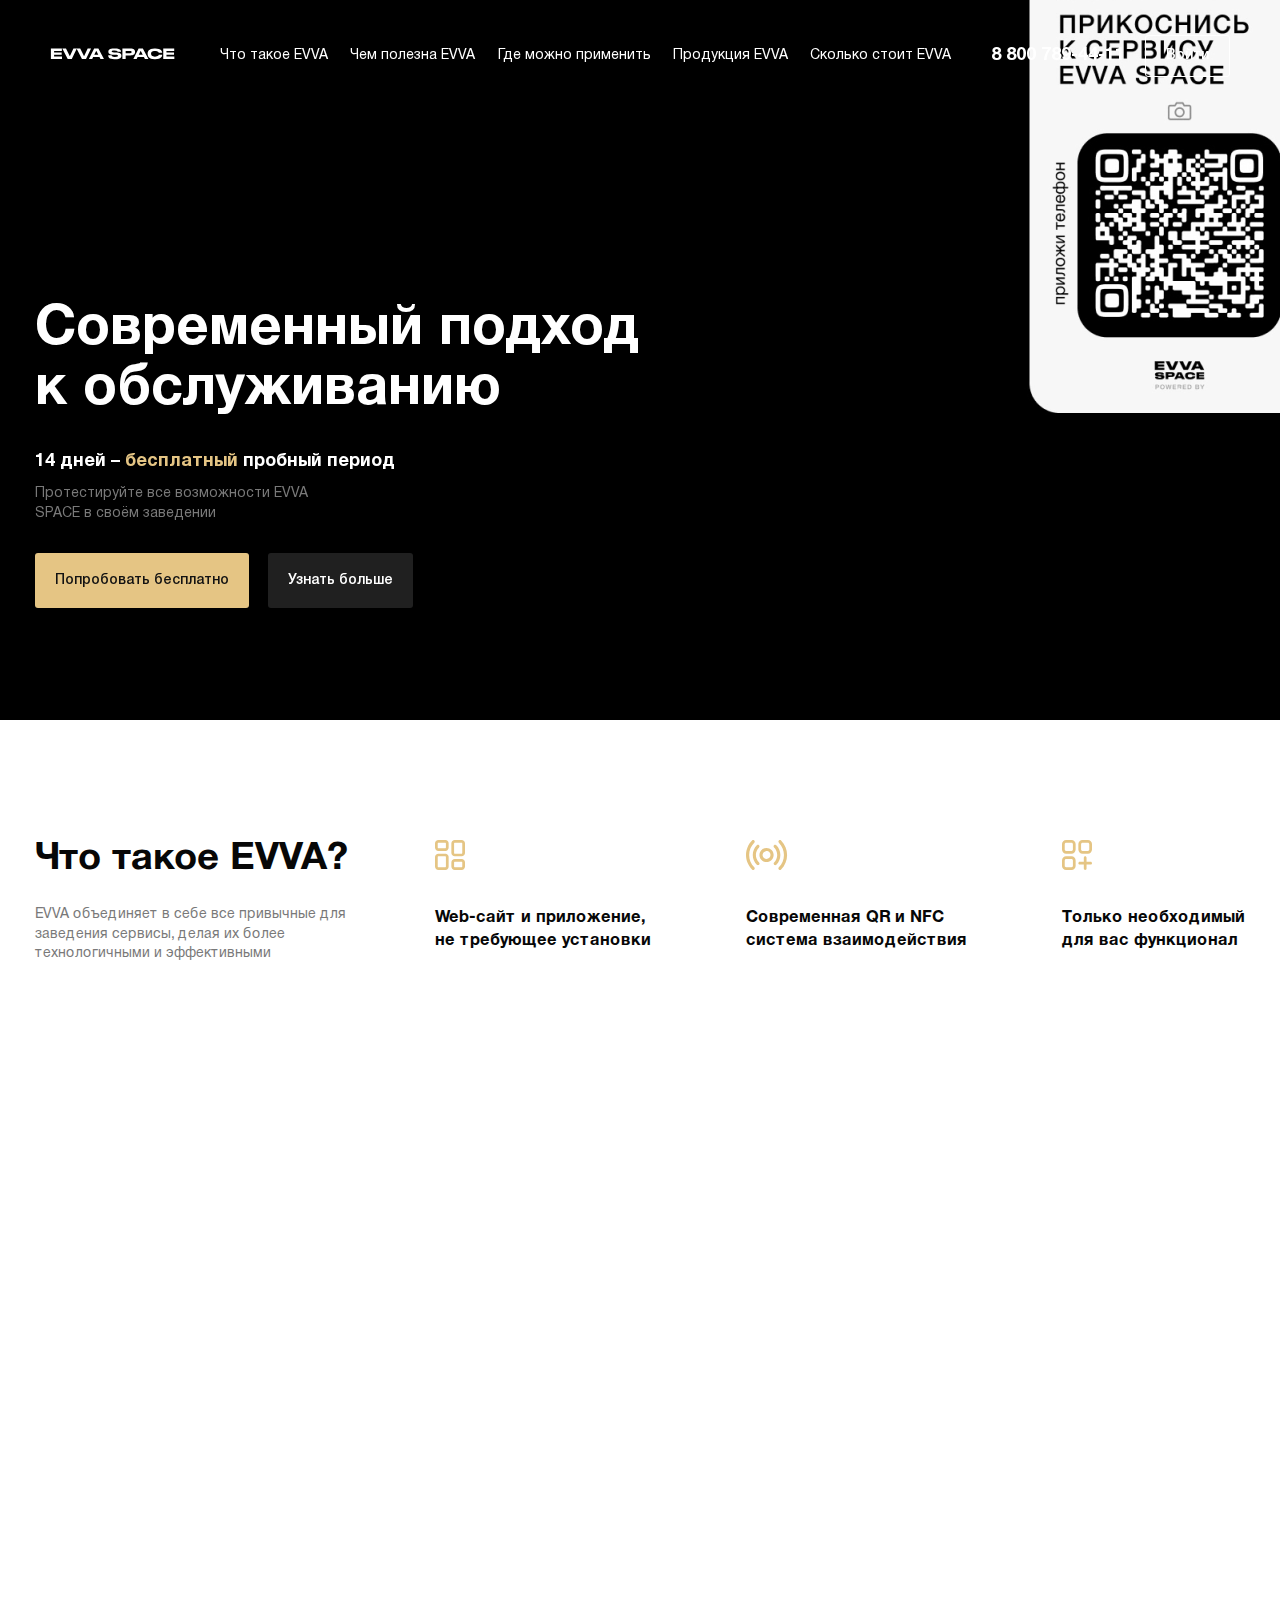
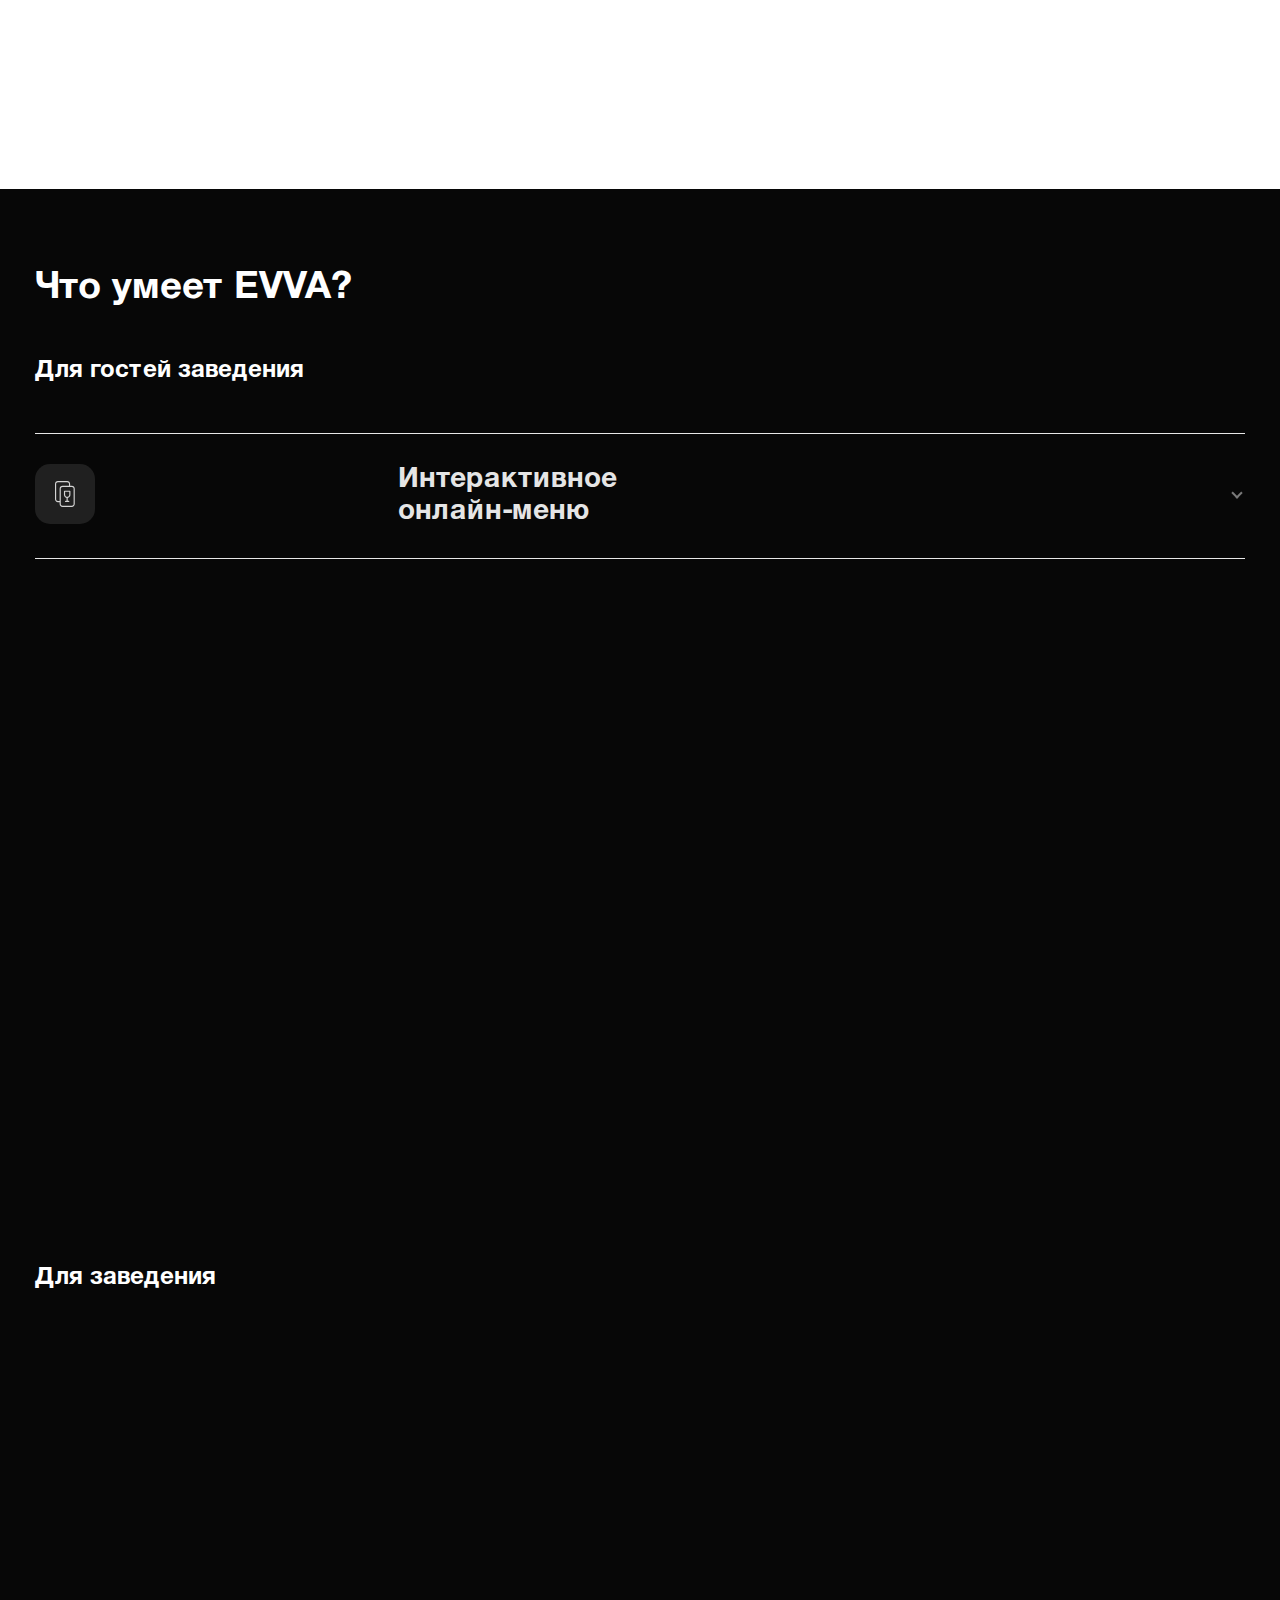
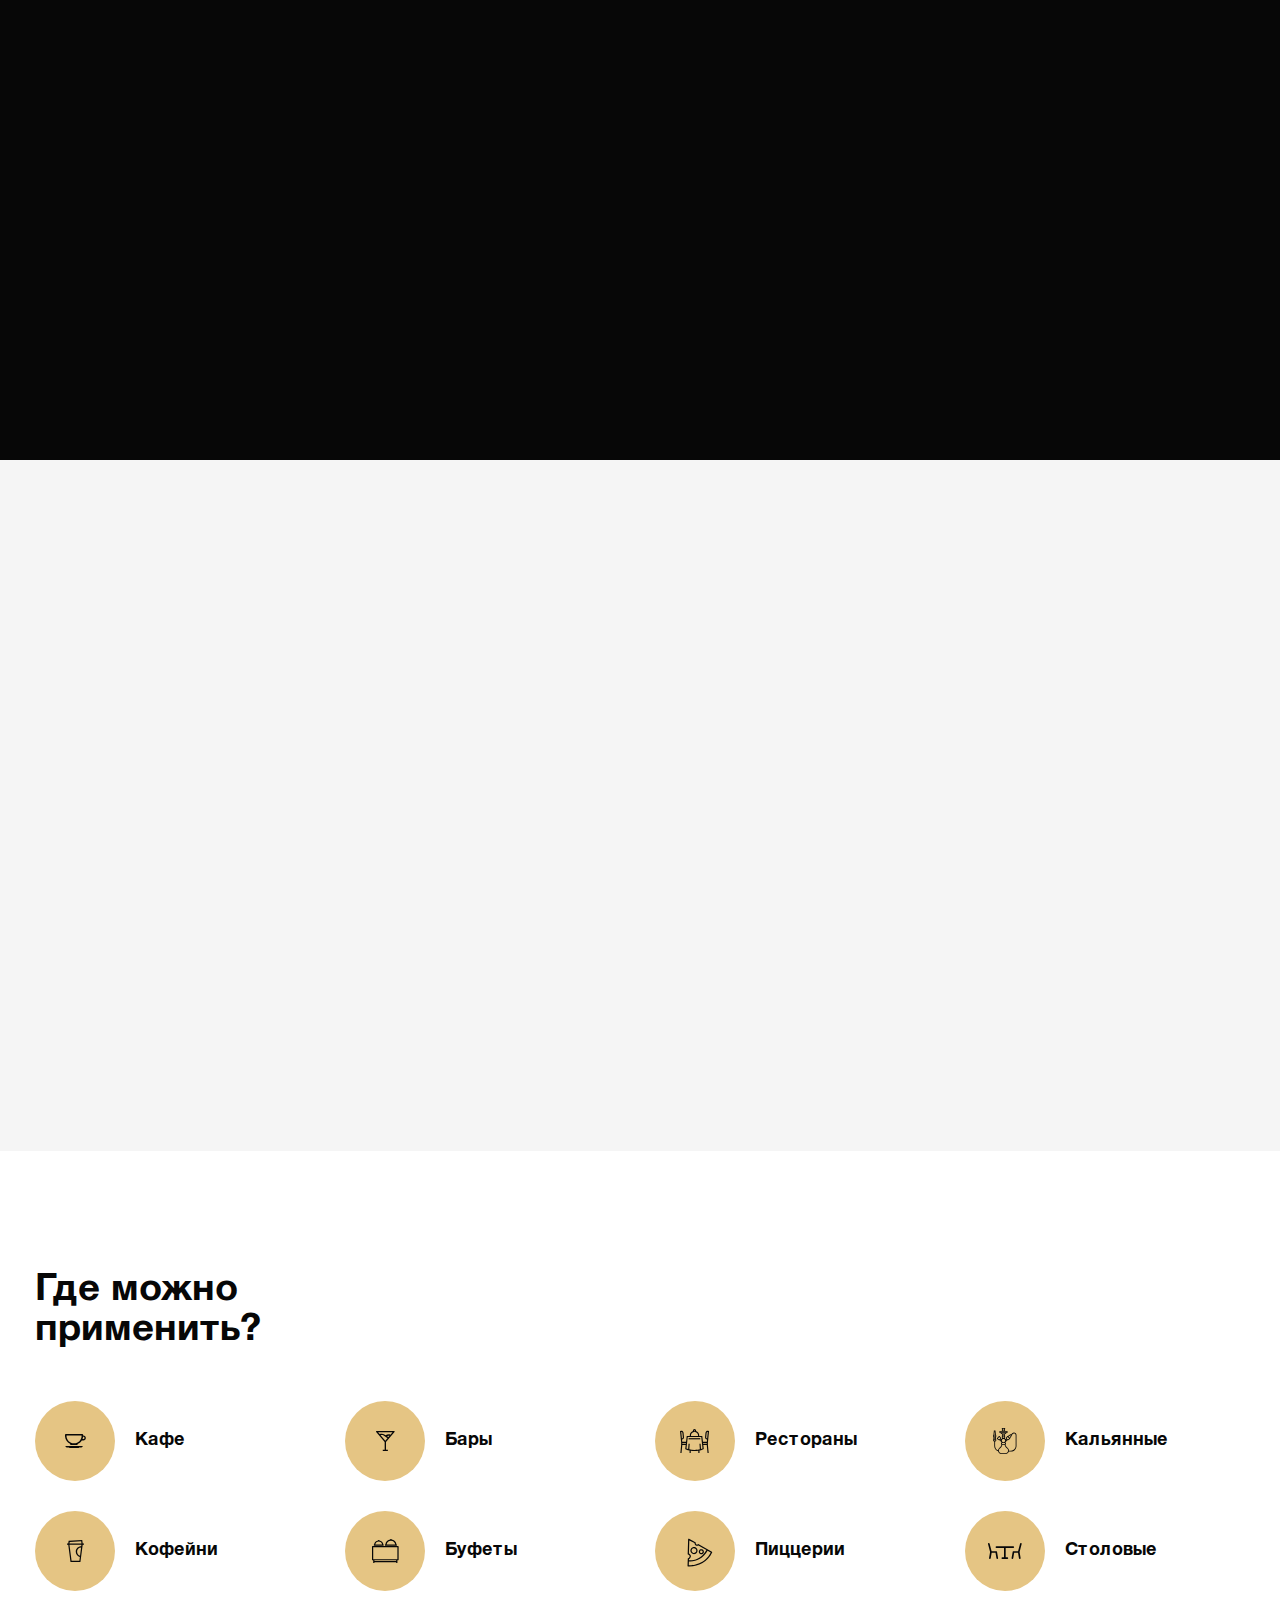
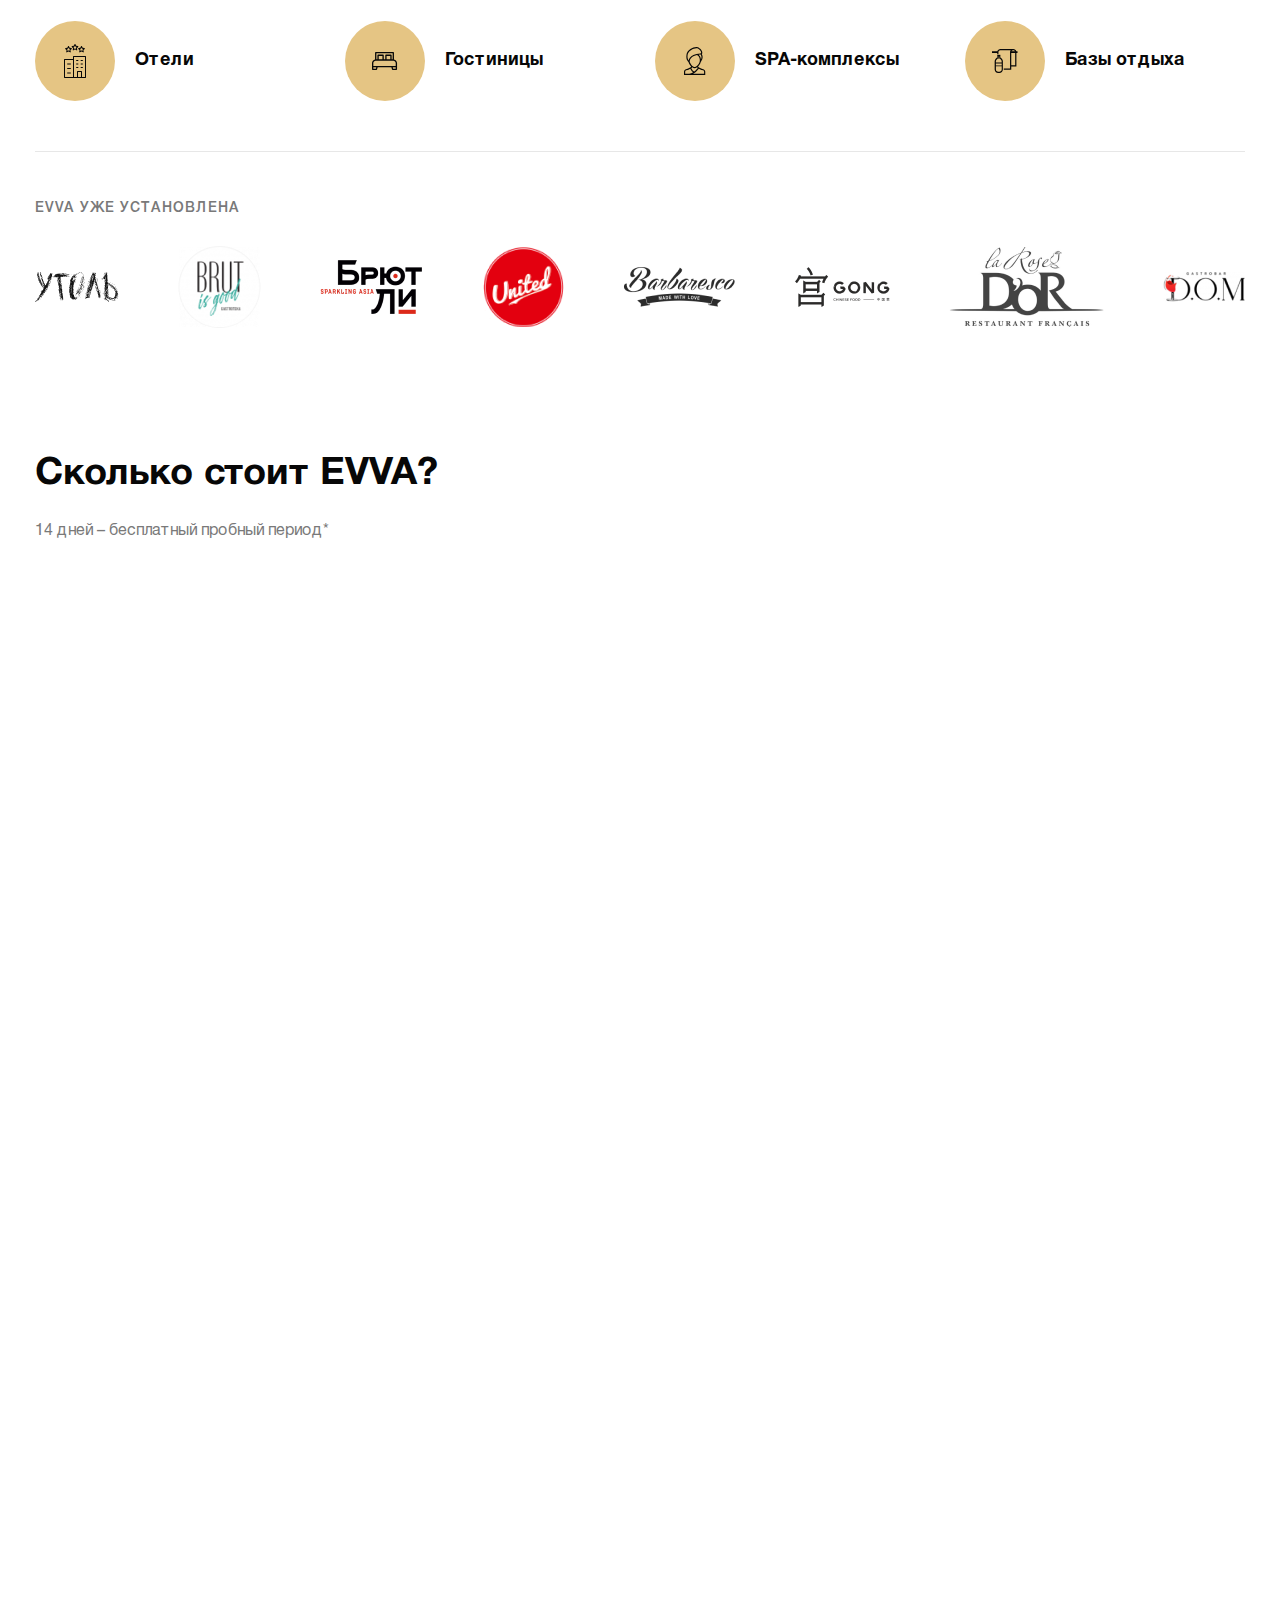
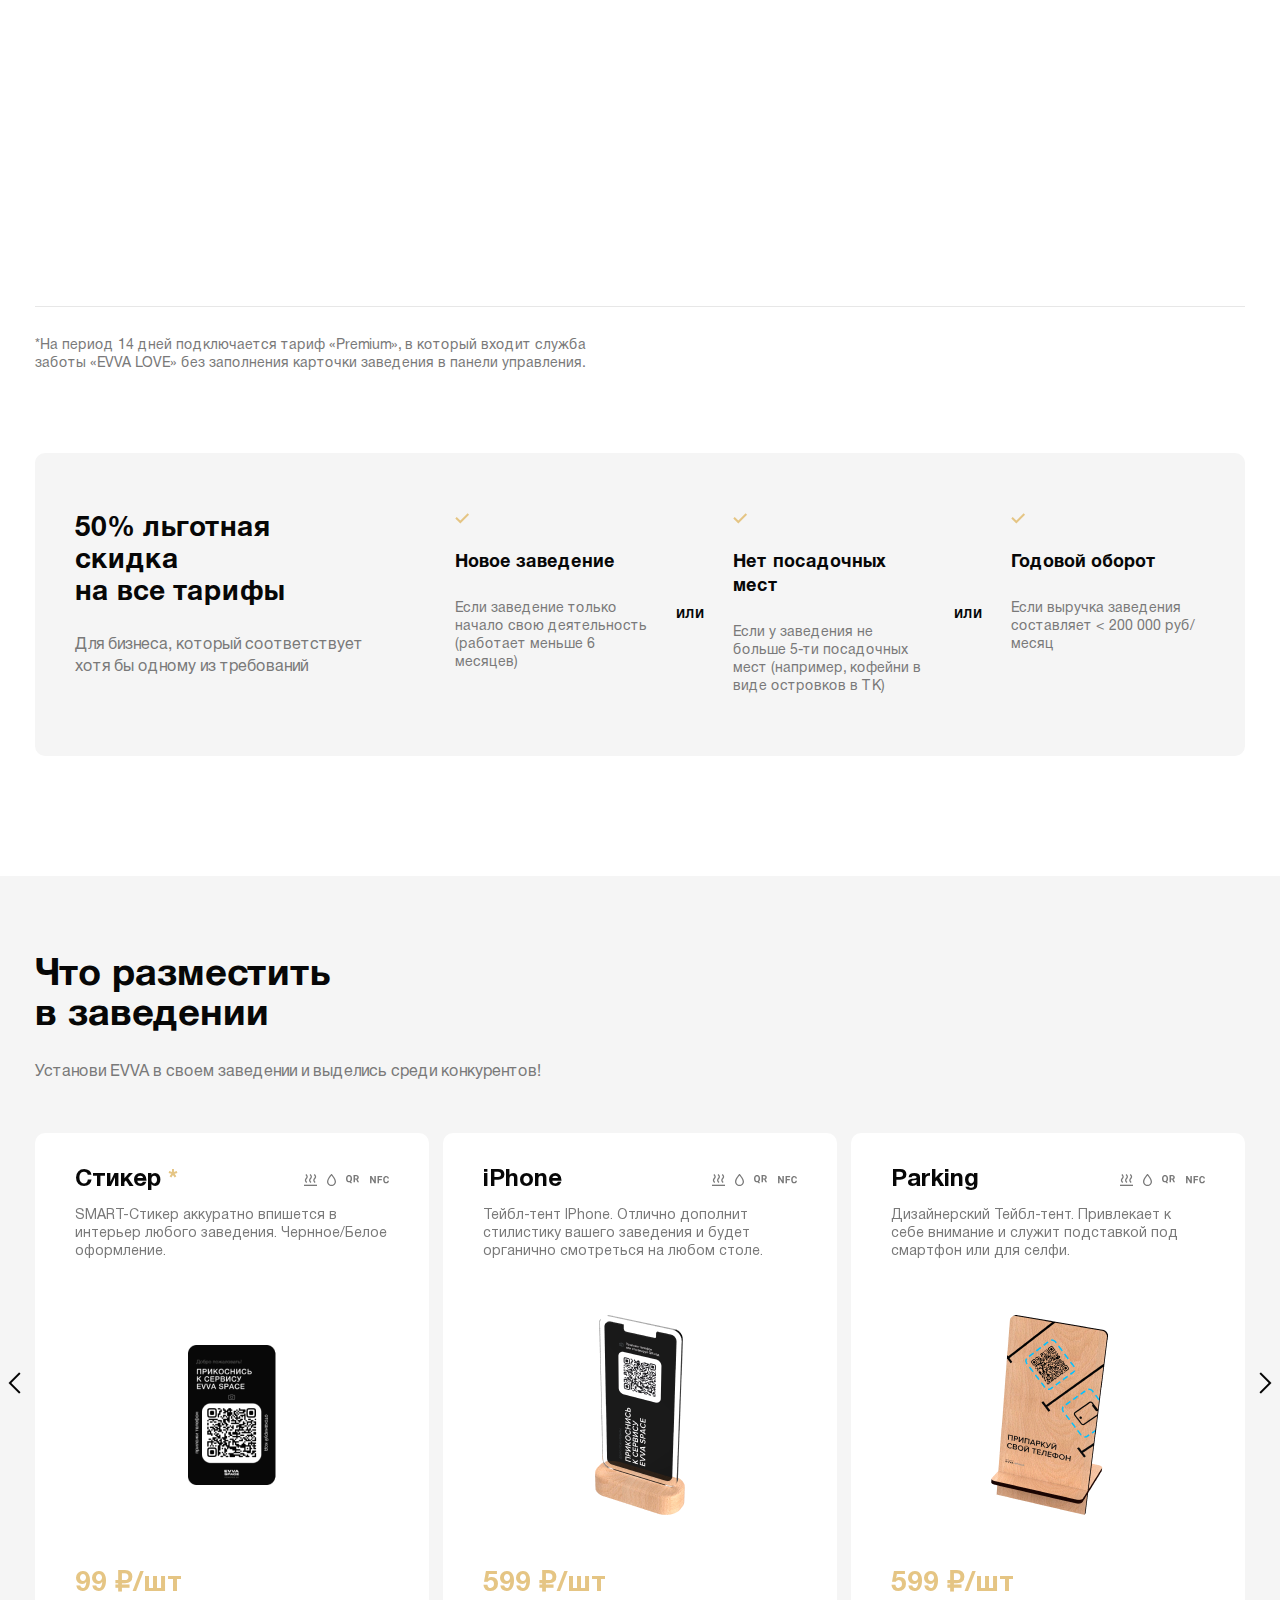
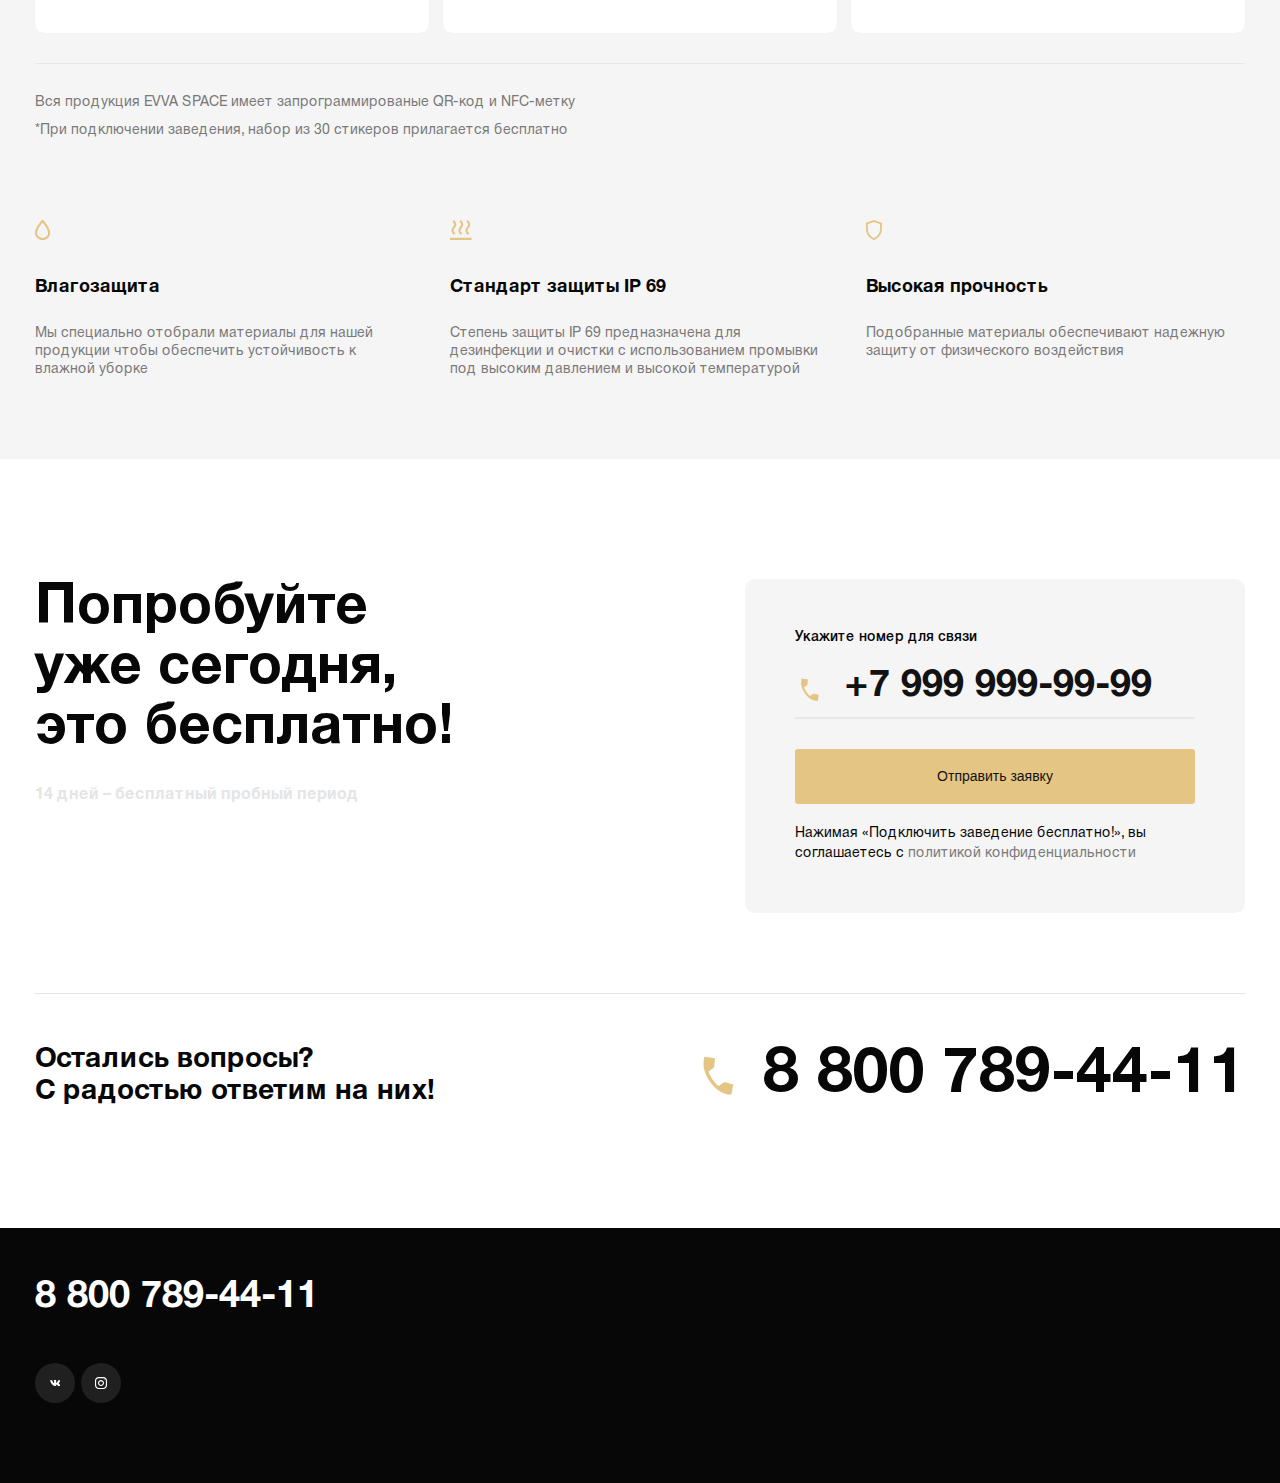
==== commit d2182537: "fix" ====
--- a/index.html
+++ b/index.html
@@ -7,7 +7,7 @@
     <link rel="stylesheet" href="assets/libs/slick/slick.css" />
     <link rel="stylesheet" href="assets/libs/magnific-popup/magnific-popup.css" />
     <link rel="stylesheet" href="assets/libs/animate/animate.min.css" />
-    <link rel="stylesheet" href="assets/css/main.css?v=12432" />
+    <link rel="stylesheet" href="assets/css/main.css?v=18" />
 
     <link rel="icon" href="/assets/img/favicon.png" sizes="32x32" />
     <link rel="apple-touch-icon" href="/assets/img/favicon.png" />
@@ -62,7 +62,7 @@
       </div>
     </header>
 
-    <main id="main" class="main" id="main">
+    <main id="main" class="main">
       <div class="main__motion wow fadeIn" data-wow-delay="0.3s">
         <video src="assets/video/evva_dark.mp4" type='video/mp4' autoplay loop muted playsinline></video>
       </div>
@@ -1073,6 +1073,6 @@
     <script src="assets/libs/slick/slick.min.js"></script>
     <script src="assets/libs/jquery-mask/jquery.mask.min.js"></script>
     <script src="assets/libs/wow/wow.min.js"></script>
-    <script src="assets/js/main.js?v=14544"></script>
+    <script src="assets/js/main.js?v=142"></script>
   </body>
 </html>
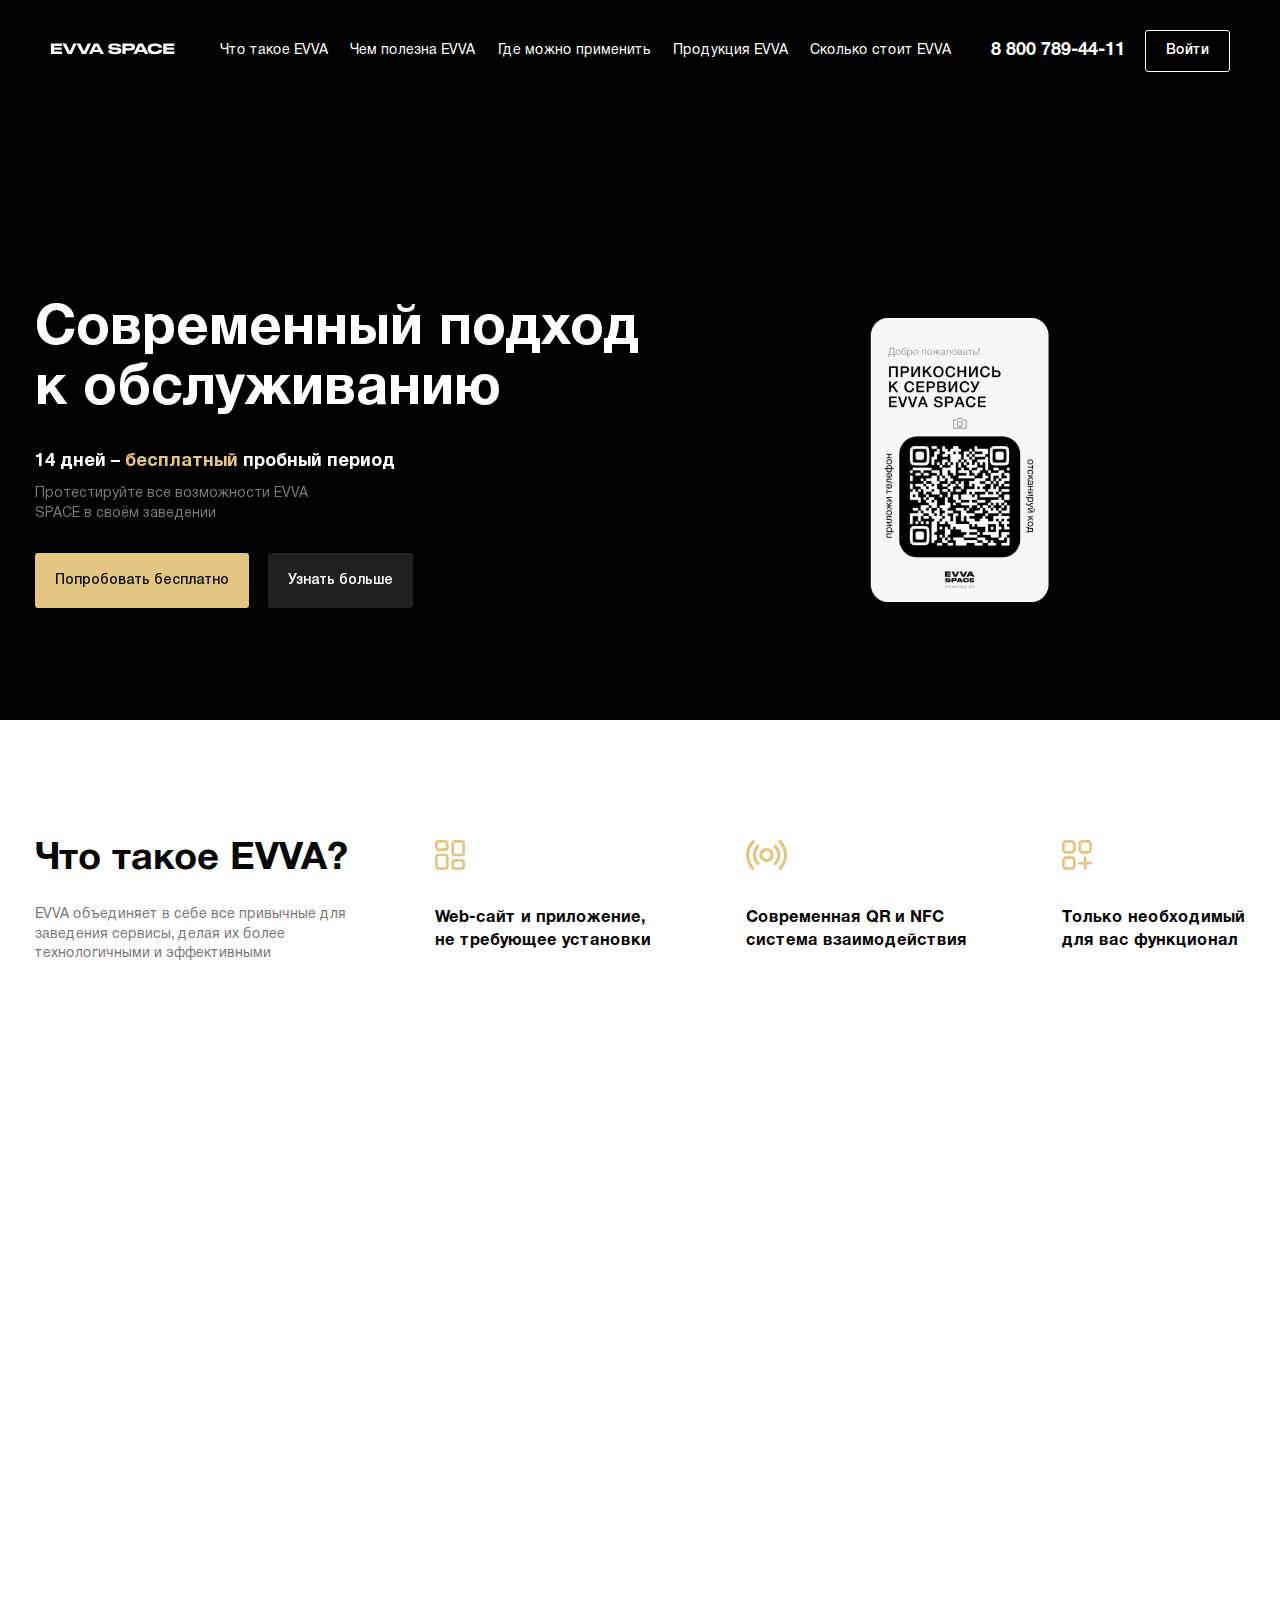
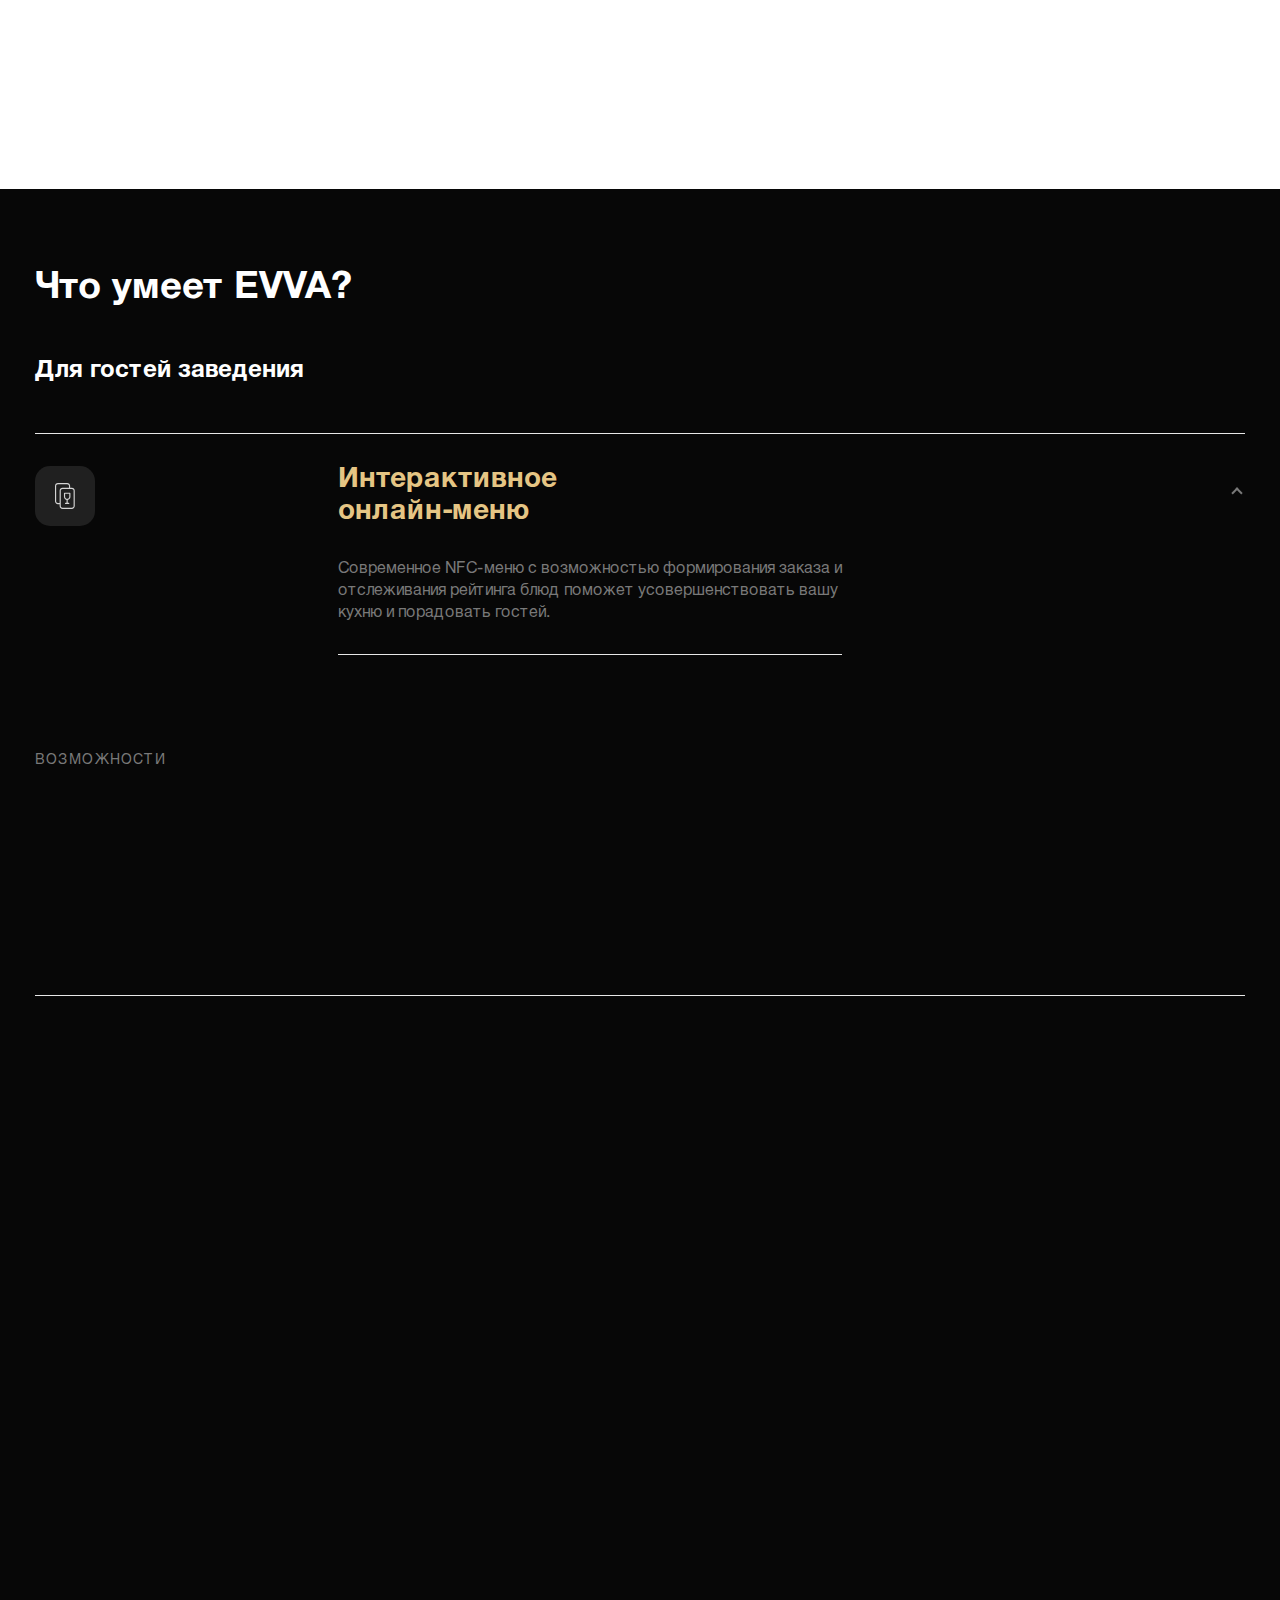
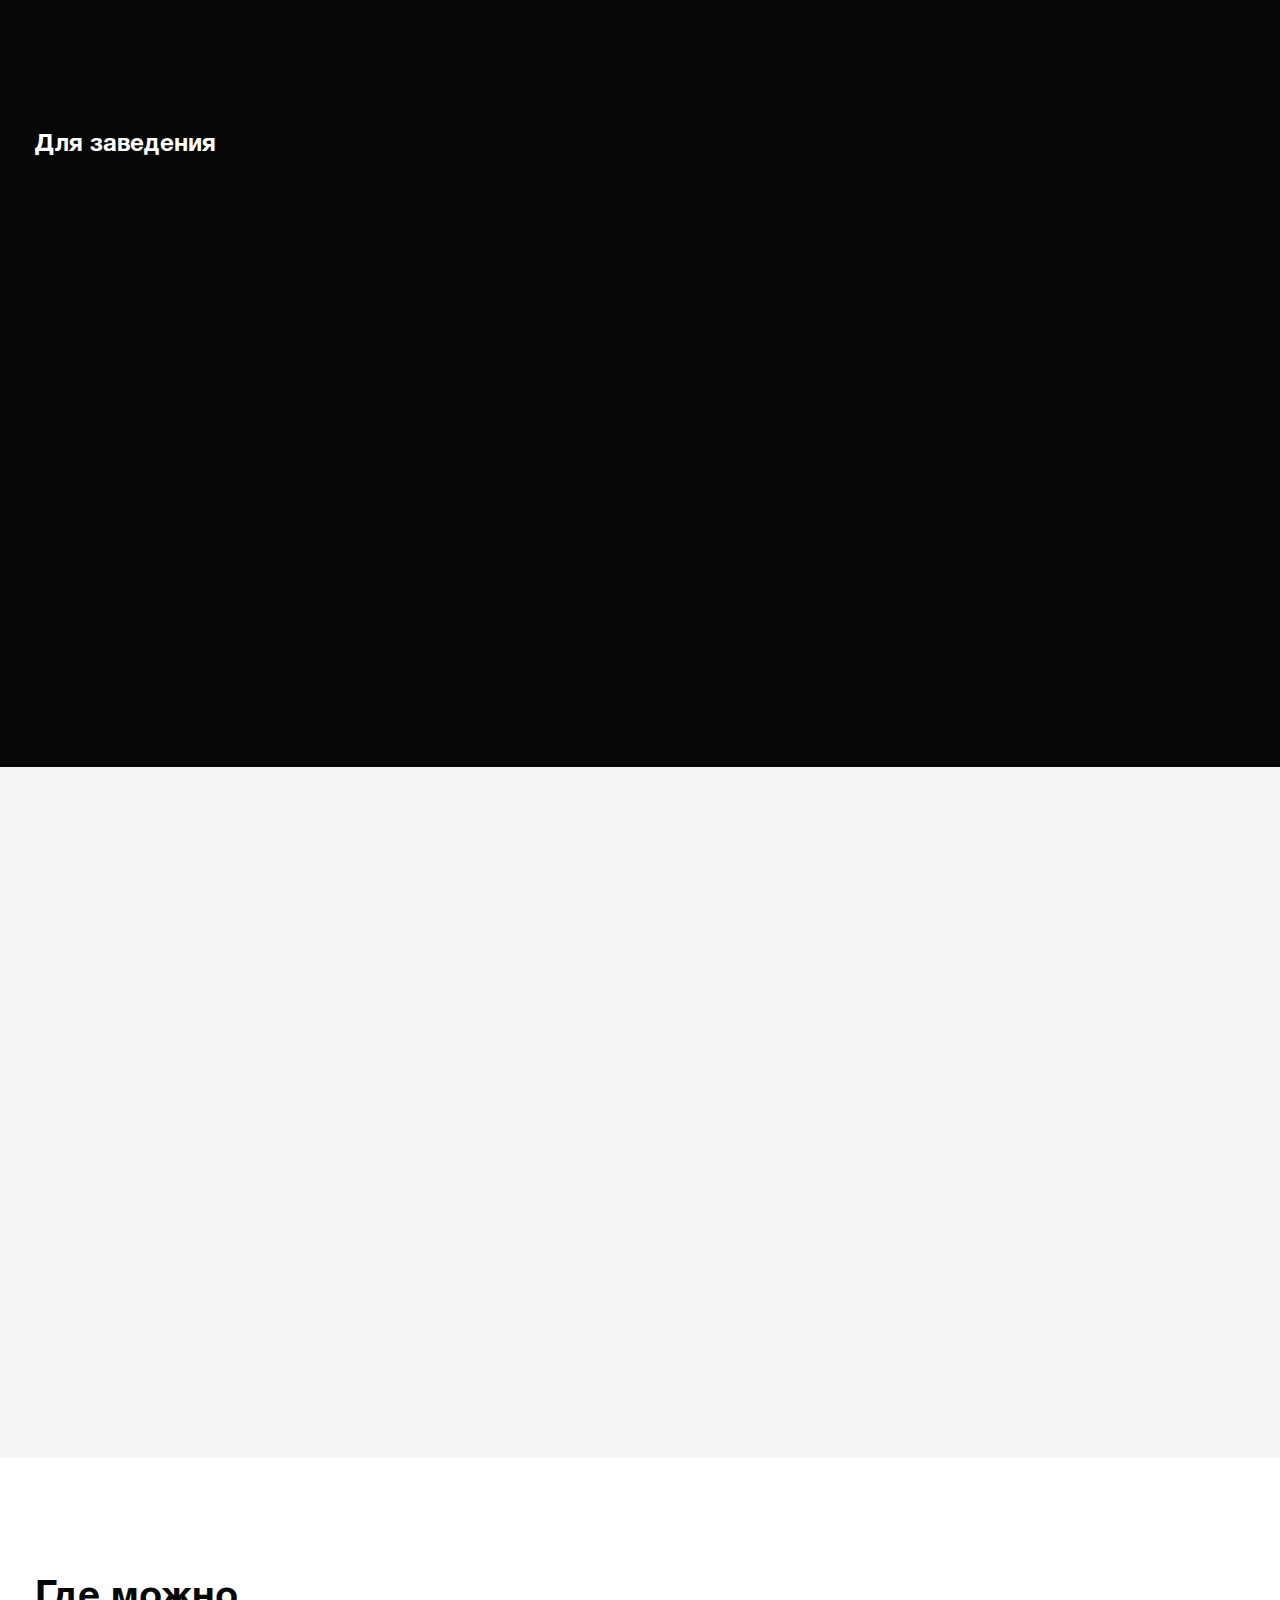
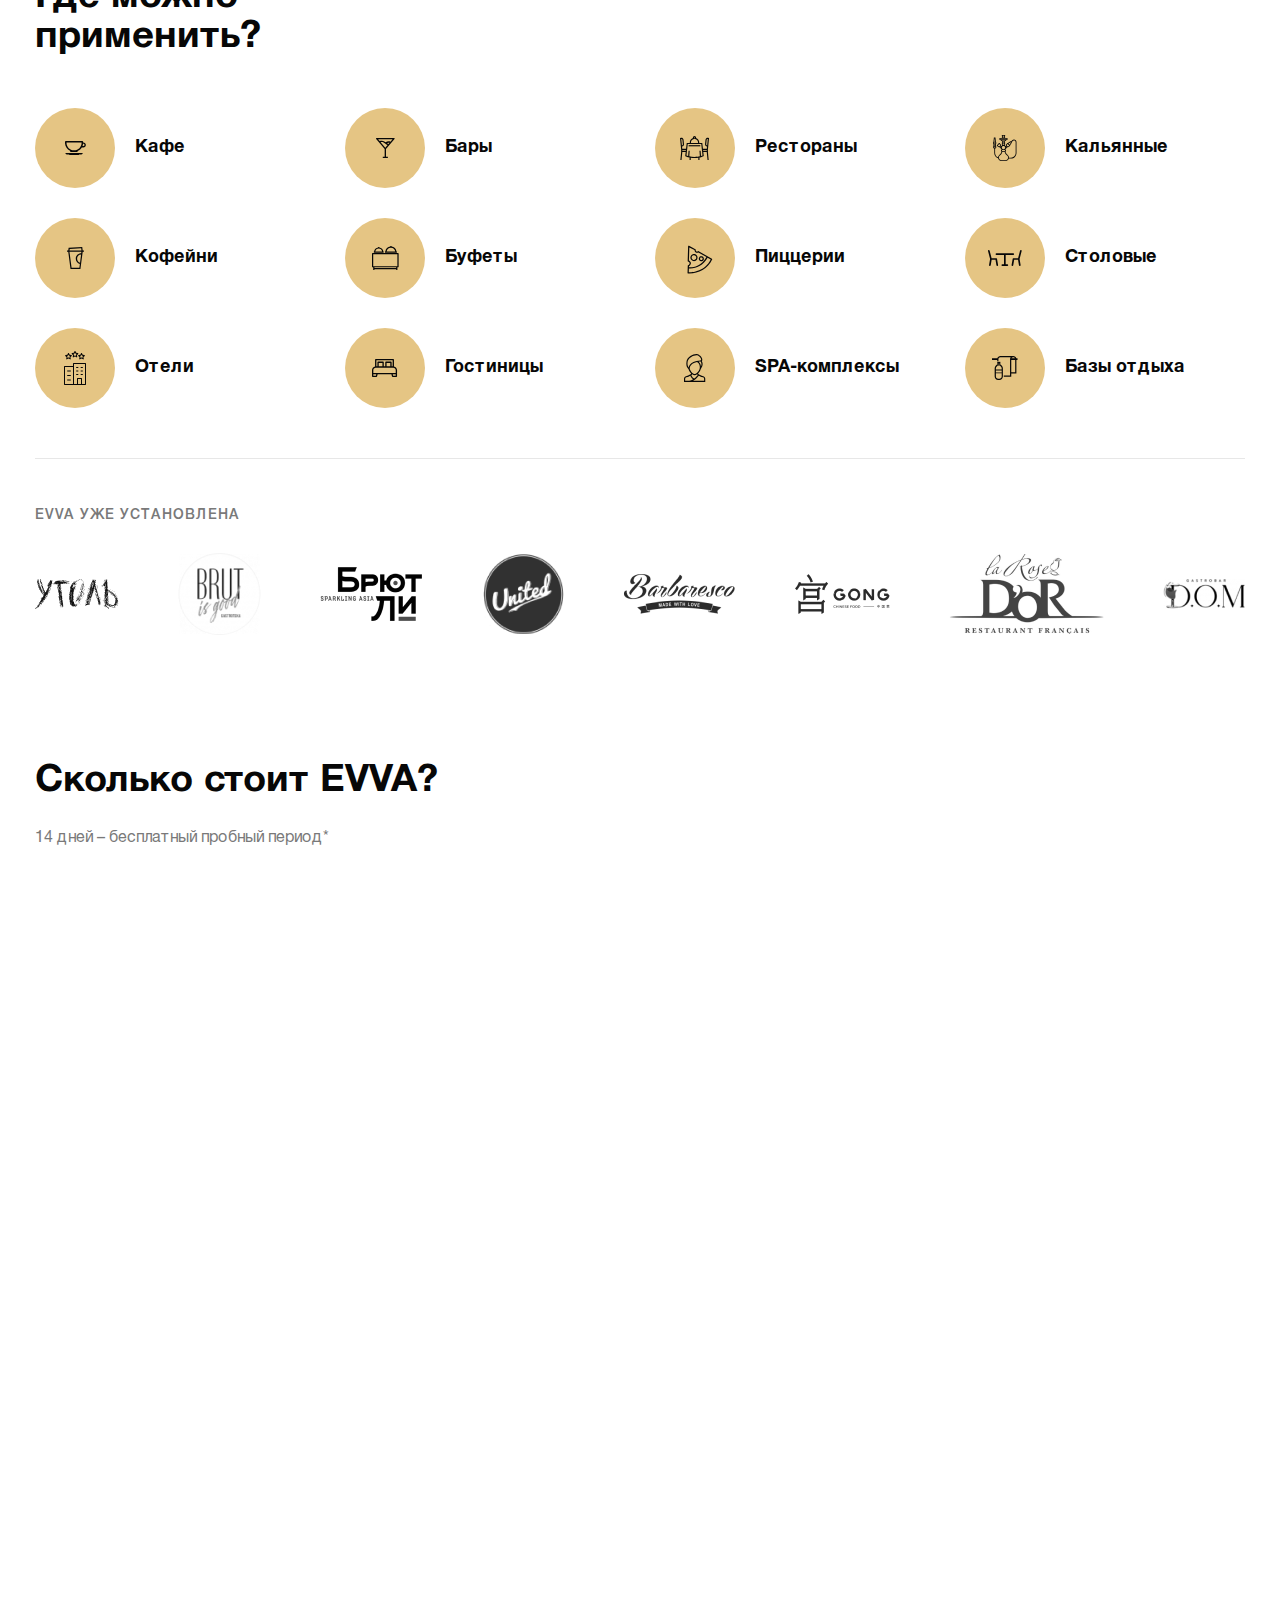
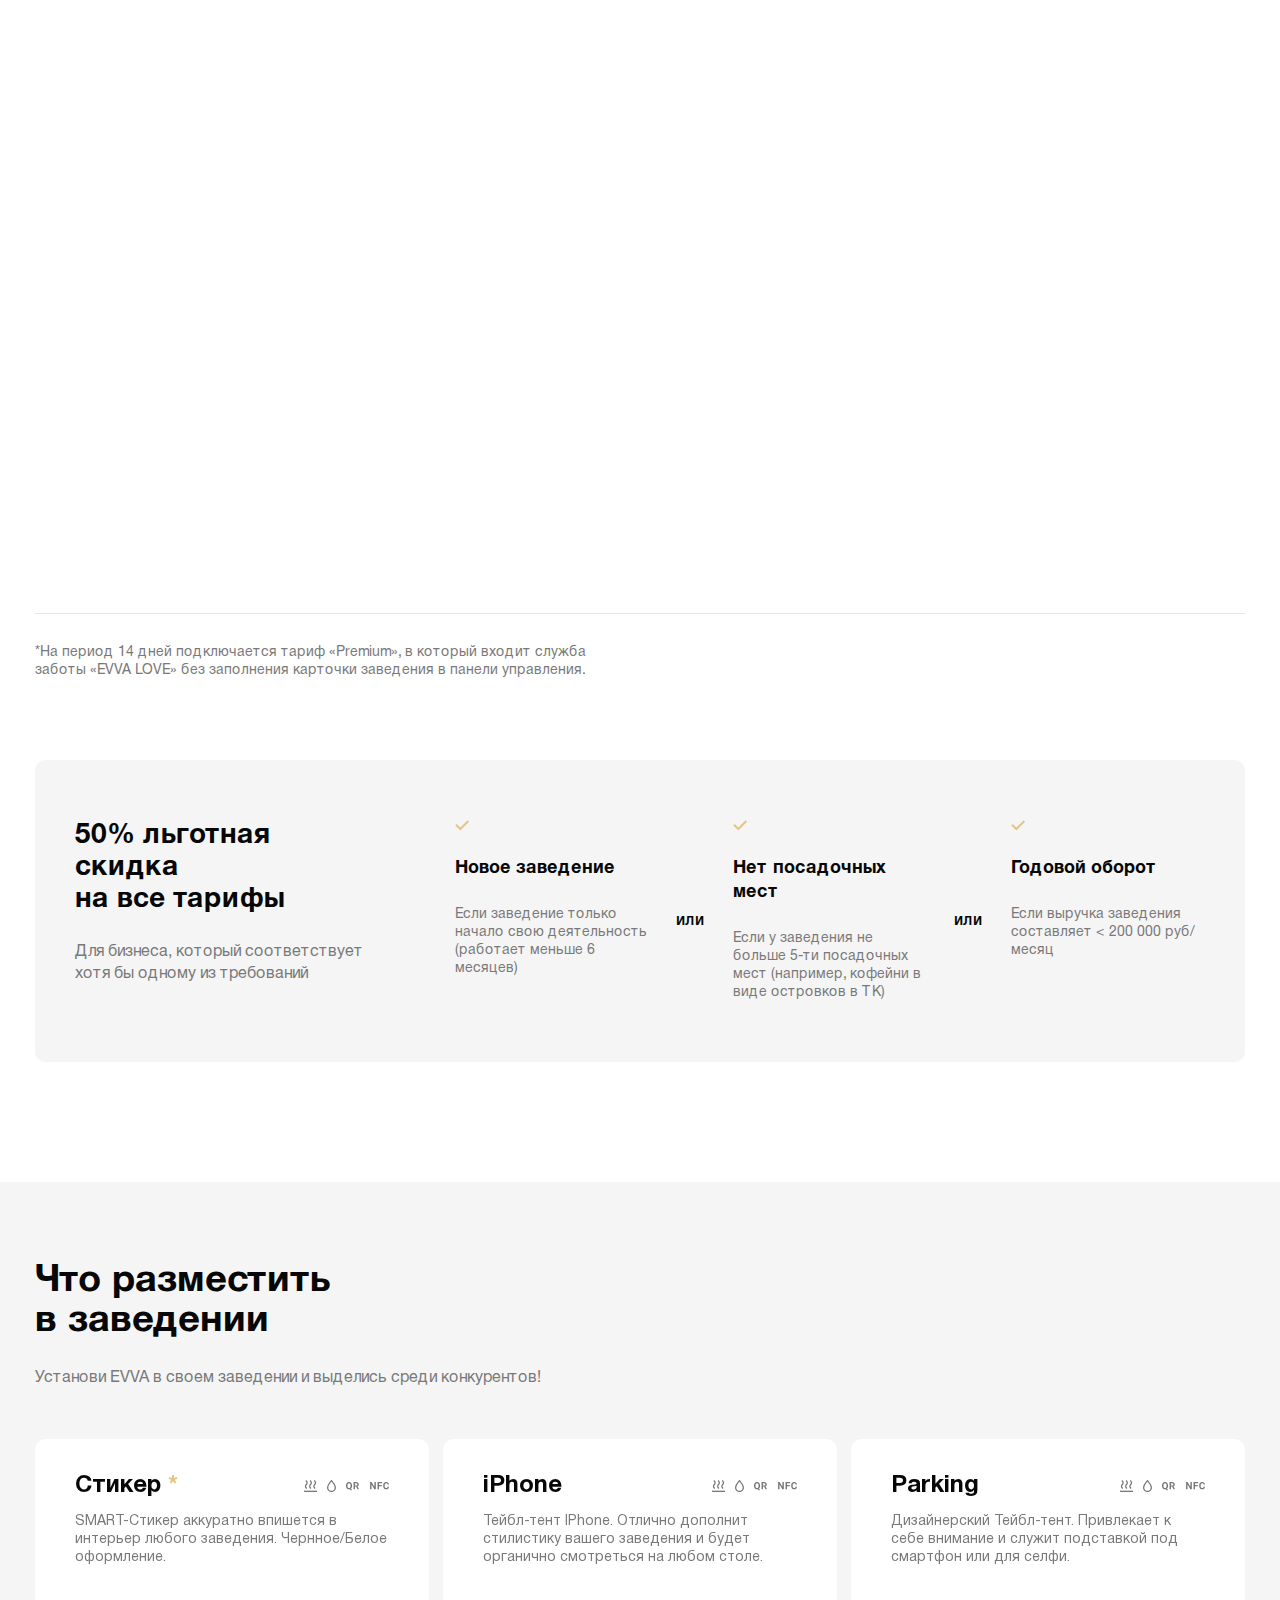
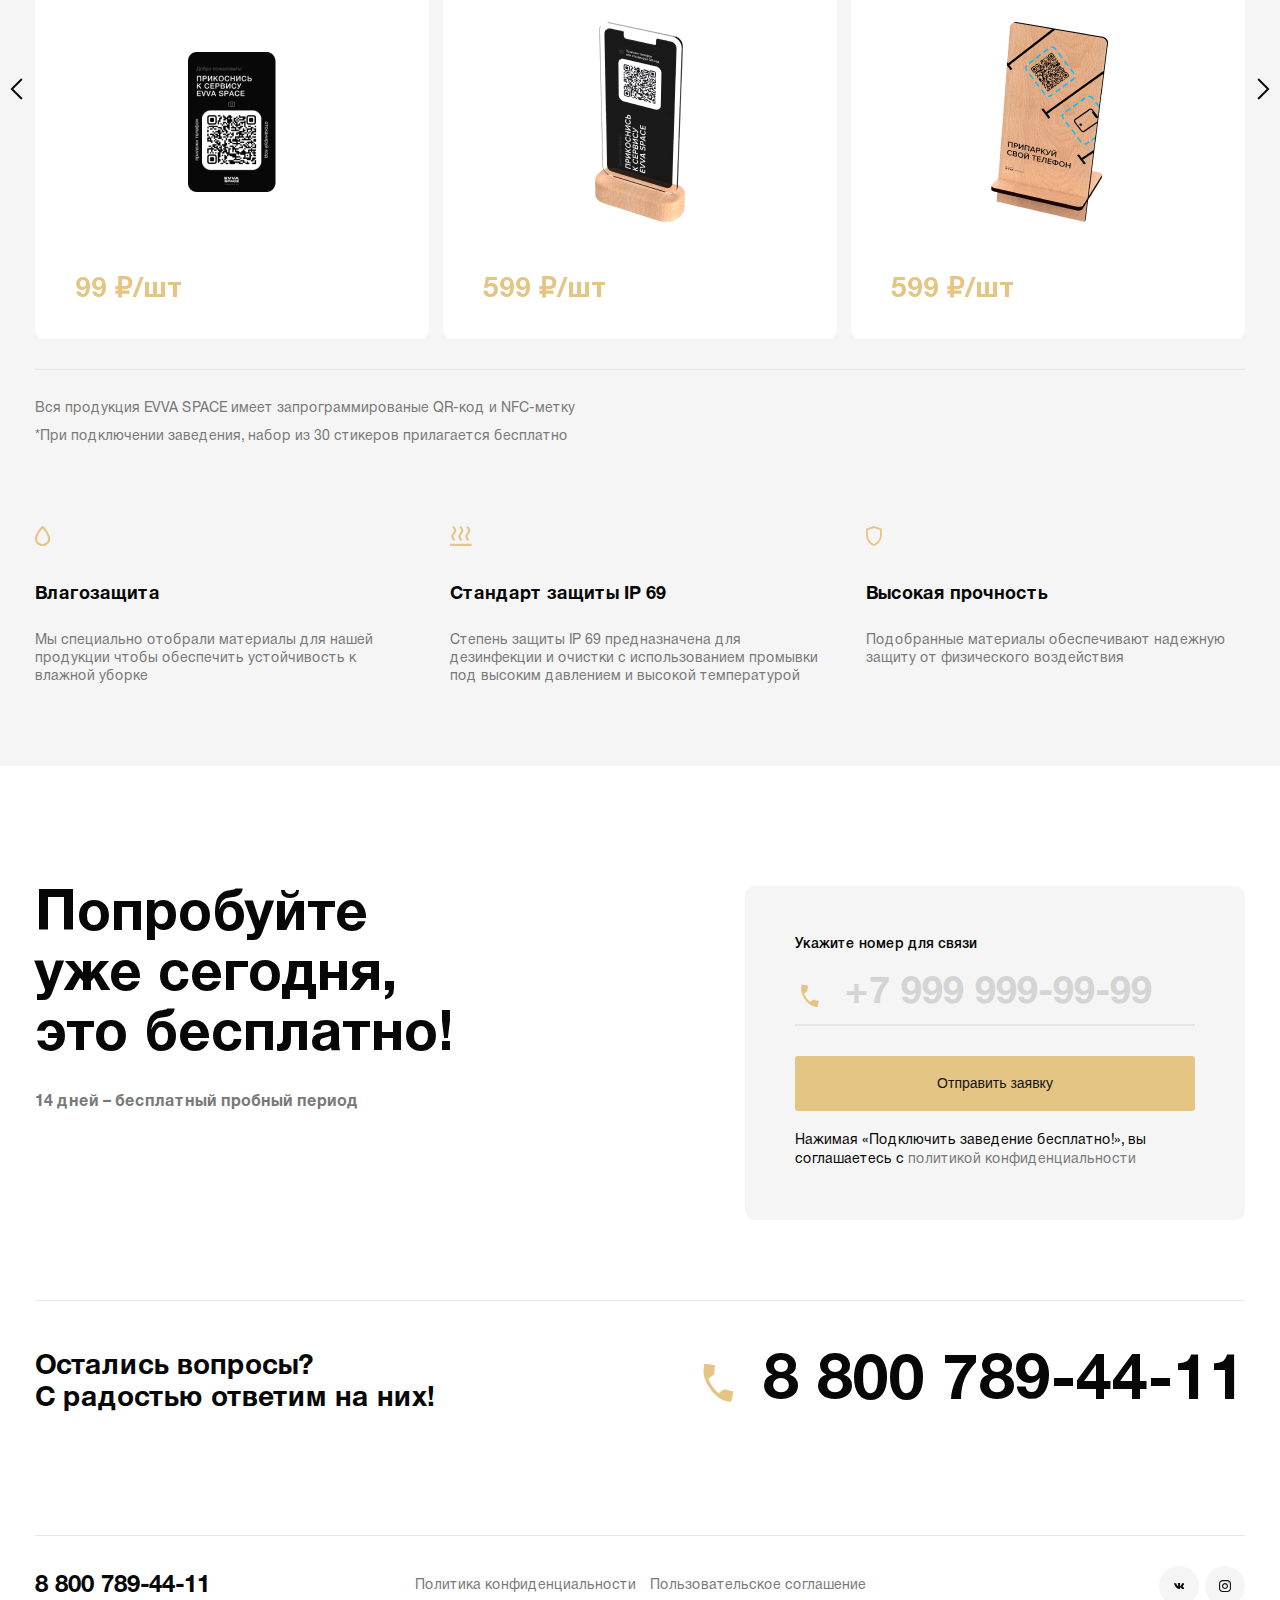
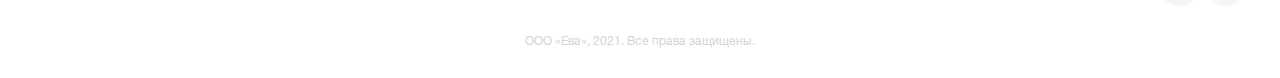
==== commit 1f96a140: "fix" ====
--- a/index.html
+++ b/index.html
@@ -7,7 +7,7 @@
     <link rel="stylesheet" href="assets/libs/slick/slick.css" />
     <link rel="stylesheet" href="assets/libs/magnific-popup/magnific-popup.css" />
     <link rel="stylesheet" href="assets/libs/animate/animate.min.css" />
-    <link rel="stylesheet" href="assets/css/main.css?v=18" />
+    <link rel="stylesheet" href="assets/css/main.css?v=13238" />
 
     <link rel="icon" href="/assets/img/favicon.png" sizes="32x32" />
     <link rel="apple-touch-icon" href="/assets/img/favicon.png" />
@@ -1073,6 +1073,6 @@
     <script src="assets/libs/slick/slick.min.js"></script>
     <script src="assets/libs/jquery-mask/jquery.mask.min.js"></script>
     <script src="assets/libs/wow/wow.min.js"></script>
-    <script src="assets/js/main.js?v=142"></script>
+    <script src="assets/js/main.js?v=142122"></script>
   </body>
 </html>
--- a/assets/css/main.css
+++ b/assets/css/main.css
@@ -150,7 +150,8 @@
 *,
 *::before,
 *::after {
-  box-sizing: border-box;
+  -webkit-box-sizing: border-box;
+          box-sizing: border-box;
 }
 
 a {
@@ -246,6 +247,8 @@
 }
 
 .overflow-h {
+  -ms-touch-action: none;
+      touch-action: none;
   overflow: hidden !important;
 }
 
@@ -350,11 +353,16 @@
 }
 
 .row {
-  display: flex;
-  flex-wrap: wrap;
+  display: -webkit-box;
+  display: -ms-flexbox;
+  display: flex;
+  -ms-flex-wrap: wrap;
+      flex-wrap: wrap;
 }
 
 .d-flex {
+  display: -webkit-box;
+  display: -ms-flexbox;
   display: flex;
 }
 
@@ -363,23 +371,42 @@
 }
 
 .flex-wrap {
-  flex-wrap: wrap;
+  -ms-flex-wrap: wrap;
+      flex-wrap: wrap;
 }
 
 .align-items-center {
-  align-items: center;
+  -webkit-box-align: center;
+      -ms-flex-align: center;
+          align-items: center;
 }
 
 .justify-content-center {
-  justify-content: center;
+  -webkit-box-pack: center;
+      -ms-flex-pack: center;
+          justify-content: center;
 }
 
 .justify-content-sb {
-  justify-content: space-between;
+  -webkit-box-pack: justify;
+      -ms-flex-pack: justify;
+          justify-content: space-between;
 }
 
 .flex-direction-column {
-  flex-direction: column;
+  -webkit-box-orient: vertical;
+  -webkit-box-direction: normal;
+      -ms-flex-direction: column;
+          flex-direction: column;
+}
+
+@-webkit-keyframes hoverFlare {
+  0% {
+    left: -90px;
+  }
+  100% {
+    left: 150%;
+  }
 }
 
 @keyframes hoverFlare {
@@ -401,6 +428,7 @@
   line-height: 55px;
   font-weight: 500;
   padding: 0px 20px;
+  -webkit-transition: all 0.3s ease;
   transition: all 0.3s ease;
   background: transparent;
   outline: none;
@@ -408,6 +436,7 @@
 
 .btn:hover {
   text-decoration: none;
+  -webkit-transition: all 0.3s ease;
   transition: all 0.3s ease;
 }
 
@@ -424,18 +453,22 @@
 
 .btn_hover:before {
   content: '';
+  -webkit-transition: 3s ease-in-out;
   transition: 3s ease-in-out;
+  background: -webkit-gradient(linear, left top, right top, from(rgba(255, 255, 255, 0.1)), to(rgba(255, 255, 255, 0.5)));
   background: linear-gradient(90deg, rgba(255, 255, 255, 0.1), rgba(255, 255, 255, 0.5));
   height: 100%;
   width: 20%;
   position: absolute;
   top: 0;
-  transform: skewX(-45deg);
+  -webkit-transform: skewX(-45deg);
+          transform: skewX(-45deg);
   left: -900px;
 }
 
 .btn_hover:hover:before {
-  animation: hoverFlare 1.5s infinite;
+  -webkit-animation: hoverFlare 1.5s infinite;
+          animation: hoverFlare 1.5s infinite;
 }
 
 .gold-btn {
@@ -484,13 +517,20 @@
   top: 50%;
   width: 42px;
   height: 42px;
-  display: flex;
-  justify-content: center;
-  align-items: center;
+  display: -webkit-box;
+  display: -ms-flexbox;
+  display: flex;
+  -webkit-box-pack: center;
+      -ms-flex-pack: center;
+          justify-content: center;
+  -webkit-box-align: center;
+      -ms-flex-align: center;
+          align-items: center;
   border-radius: 50%;
   padding: 0 0 3px 3px;
   cursor: pointer;
   z-index: 10;
+  -webkit-transition: all 0.3s ease;
   transition: all 0.3s ease;
   outline: none;
 }
@@ -503,6 +543,7 @@
 }
 
 .slider-btn:hover {
+  -webkit-transition: all 0.3s ease;
   transition: all 0.3s ease;
   outline: none;
 }
@@ -519,13 +560,15 @@
 }
 
 .slider-btn__prev {
-  transform: translateY(-50%) rotate(45deg);
+  -webkit-transform: translateY(-50%) rotate(45deg);
+          transform: translateY(-50%) rotate(45deg);
   left: -50px;
   z-index: 10;
 }
 
 .slider-btn__next {
-  transform: translateY(-50%) rotate(225deg);
+  -webkit-transform: translateY(-50%) rotate(225deg);
+          transform: translateY(-50%) rotate(225deg);
   right: -50px;
 }
 
@@ -534,12 +577,14 @@
 }
 
 .slider-btn--effect-boris.cbutton--click::after {
-  animation: anim-effect-boris 0.3s forwards;
-}
-
-@keyframes anim-effect-boris {
+  -webkit-animation: anim-effect-boris 0.3s forwards;
+          animation: anim-effect-boris 0.3s forwards;
+}
+
+@-webkit-keyframes anim-effect-boris {
   0% {
-    transform: scale3d(0.3, 0.3, 1);
+    -webkit-transform: scale3d(0.3, 0.3, 1);
+            transform: scale3d(0.3, 0.3, 1);
   }
   25%,
   50% {
@@ -547,7 +592,24 @@
   }
   100% {
     opacity: 0;
-    transform: scale3d(1.2, 1.2, 1);
+    -webkit-transform: scale3d(1.2, 1.2, 1);
+            transform: scale3d(1.2, 1.2, 1);
+  }
+}
+
+@keyframes anim-effect-boris {
+  0% {
+    -webkit-transform: scale3d(0.3, 0.3, 1);
+            transform: scale3d(0.3, 0.3, 1);
+  }
+  25%,
+  50% {
+    opacity: 1;
+  }
+  100% {
+    opacity: 0;
+    -webkit-transform: scale3d(1.2, 1.2, 1);
+            transform: scale3d(1.2, 1.2, 1);
   }
 }
 
@@ -557,10 +619,12 @@
   left: 0;
   top: 0;
   right: 0;
+  -webkit-transition: all 0.5s ease;
   transition: all 0.5s ease;
   opacity: 1;
   background: #000;
-  box-shadow: 0 0px 8px rgba(0, 0, 0, 0.15);
+  -webkit-box-shadow: 0 0px 8px rgba(0, 0, 0, 0.15);
+          box-shadow: 0 0px 8px rgba(0, 0, 0, 0.15);
 }
 
 .header {
@@ -570,12 +634,15 @@
   right: 0;
   z-index: 999;
   width: 100%;
+  -webkit-transition: all 0.5s ease;
   transition: all 0.5s ease;
+  background-color: #000000;
 }
 
 .header.active {
   z-index: 15;
   top: -100%;
+  -webkit-transition: all 0.3s;
   transition: all 0.3s;
 }
 
@@ -584,57 +651,109 @@
 }
 
 .header.light .header-container {
-  padding: 18px 35px;
-}
-
-.header.h-fixed .header-container {
-  padding: 18px 35px;
-}
-
-.header.h-fixed .contact-tell {
-  color: white;
-}
-
-.header.h-fixed .contact-tell:hover {
-  color: rgba(255, 255, 255, 0.7);
+  padding: 15px 35px;
+}
+
+.header.h-fixed, .header._light {
+  background: #fff;
+}
+
+.header.h-fixed .header-container, .header._light .header-container {
+  padding: 15px 35px;
+}
+
+.header.h-fixed .header-logo svg, .header._light .header-logo svg {
+  fill: black;
+}
+
+.header.h-fixed .header-logo:hover svg, .header._light .header-logo:hover svg {
+  fill: rgba(0, 0, 0, 0.7);
+}
+
+.header.h-fixed .header-menu li a, .header._light .header-menu li a {
+  color: #121212;
+}
+
+.header.h-fixed .header-menu li a:hover, .header._light .header-menu li a:hover {
+  color: rgba(0, 0, 0, 0.7);
+}
+
+.header.h-fixed .header-btn, .header._light .header-btn {
+  border: 1px solid black;
+  color: #121212;
+}
+
+.header.h-fixed .header-btn:hover, .header._light .header-btn:hover {
+  color: rgba(0, 0, 0, 0.7);
+  border: 1px solid rgba(0, 0, 0, 0.7);
+}
+
+.header.h-fixed .header-burger span, .header._light .header-burger span {
+  background-color: #121212;
+}
+
+.header.h-fixed .contact-tell, .header._light .contact-tell {
+  color: black;
+}
+
+.header.h-fixed .contact-tell:hover, .header._light .contact-tell:hover {
+  color: rgba(0, 0, 0, 0.7);
 }
 
 .header-container {
   position: relative;
   width: 100%;
   max-width: 2440px;
-  padding: 35px 50px;
+  padding: 30px 50px 10px;
   margin: 0 auto;
 }
 
 .header-body {
-  display: flex;
-  align-items: center;
-  justify-content: space-between;
+  display: -webkit-box;
+  display: -ms-flexbox;
+  display: flex;
+  -webkit-box-align: center;
+      -ms-flex-align: center;
+          align-items: center;
+  -webkit-box-pack: justify;
+      -ms-flex-pack: justify;
+          justify-content: space-between;
 }
 
 .header-logo {
-  display: flex;
-  align-items: center;
+  display: -webkit-box;
+  display: -ms-flexbox;
+  display: flex;
+  -webkit-box-align: center;
+      -ms-flex-align: center;
+          align-items: center;
   margin-right: 112px;
 }
 
 .header-logo svg {
   height: 17px;
   width: 125px;
+  -webkit-transition: all 0.3s ease;
   transition: all 0.3s ease;
   fill: white;
 }
 
 .header-logo:hover svg {
   fill: rgba(255, 255, 255, 0.5);
+  -webkit-transition: all 0.3s ease;
   transition: all 0.3s ease;
 }
 
 .header-menu {
-  display: flex;
-  align-items: center;
-  justify-content: space-between;
+  display: -webkit-box;
+  display: -ms-flexbox;
+  display: flex;
+  -webkit-box-align: center;
+      -ms-flex-align: center;
+          align-items: center;
+  -webkit-box-pack: justify;
+      -ms-flex-pack: justify;
+          justify-content: space-between;
 }
 
 .header-menu__wrapp {
@@ -648,18 +767,24 @@
   color: #ffffff;
   font-size: 14px;
   line-height: 18px;
+  -webkit-transition: all 0.3s ease;
   transition: all 0.3s ease;
 }
 
 .header-menu li a:hover {
   color: rgba(255, 255, 255, 0.5);
+  -webkit-transition: all 0.3s ease;
   transition: all 0.3s ease;
 }
 
 .header-menu__head {
   display: none;
-  align-items: flex-end;
-  justify-content: space-between;
+  -webkit-box-align: end;
+      -ms-flex-align: end;
+          align-items: flex-end;
+  -webkit-box-pack: justify;
+      -ms-flex-pack: justify;
+          justify-content: space-between;
   margin-bottom: 50px;
 }
 
@@ -672,9 +797,11 @@
 
 .header-menu__close {
   width: 18px;
-  height: 9px;
+  height: 18px;
   position: relative;
-  transform: rotate(0deg);
+  -webkit-transform: rotate(0deg);
+          transform: rotate(0deg);
+  -webkit-transition: 0.5s ease-in-out;
   transition: 0.5s ease-in-out;
   cursor: pointer;
   z-index: 1000;
@@ -688,22 +815,29 @@
   background: #ffffff;
   opacity: 1;
   left: 0;
+  -webkit-transition: 0.25s ease-in-out;
   transition: 0.25s ease-in-out;
 }
 
 .header-menu__close span:nth-child(1) {
   top: 0;
-  transform: translateY(3px) rotate(135deg);
+  -webkit-transform: translateY(8px) rotate(135deg);
+          transform: translateY(8px) rotate(135deg);
 }
 
 .header-menu__close span:nth-child(2) {
   bottom: 0;
-  transform: translateY(-4px) rotate(-135deg);
+  -webkit-transform: translateY(-8px) rotate(-135deg);
+          transform: translateY(-8px) rotate(-135deg);
 }
 
 .header-options {
-  display: flex;
-  align-items: center;
+  display: -webkit-box;
+  display: -ms-flexbox;
+  display: flex;
+  -webkit-box-align: center;
+      -ms-flex-align: center;
+          align-items: center;
 }
 
 .header-btn {
@@ -715,6 +849,7 @@
 
 .header-btn:hover {
   background: rgba(255, 255, 255, 0.1);
+  -webkit-transition: all 0.3s ease;
   transition: all 0.3s ease;
 }
 
@@ -733,8 +868,12 @@
   font-size: 18px;
   line-height: 22px;
   color: white;
-  display: flex;
-  align-items: center;
+  display: -webkit-box;
+  display: -ms-flexbox;
+  display: flex;
+  -webkit-box-align: center;
+      -ms-flex-align: center;
+          align-items: center;
 }
 
 .contact-tell img {
@@ -744,6 +883,7 @@
 
 .contact-tell:hover {
   color: rgba(255, 255, 255, 0.5);
+  -webkit-transition: all 0.3s ease;
   transition: all 0.3s ease;
 }
 
@@ -751,7 +891,9 @@
   width: 18px;
   height: 9px;
   position: relative;
-  transform: rotate(0deg);
+  -webkit-transform: rotate(0deg);
+          transform: rotate(0deg);
+  -webkit-transition: 0.5s ease-in-out;
   transition: 0.5s ease-in-out;
   cursor: pointer;
   z-index: 1000;
@@ -765,6 +907,7 @@
   background: #ffffff;
   opacity: 1;
   left: 0;
+  -webkit-transition: 0.25s ease-in-out;
   transition: 0.25s ease-in-out;
 }
 
@@ -779,18 +922,22 @@
 
 .header-burger__wrapper {
   display: none;
-  align-items: center;
+  -webkit-box-align: center;
+      -ms-flex-align: center;
+          align-items: center;
 }
 
 .header-burger__wrapper.active span:nth-child(1) {
   top: 0;
-  transform: translateY(3px) rotate(135deg);
+  -webkit-transform: translateY(3px) rotate(135deg);
+          transform: translateY(3px) rotate(135deg);
 }
 
 .header-burger__wrapper.active span:nth-child(2) {
   max-width: 100%;
   bottom: 0;
-  transform: translateY(-4px) rotate(-135deg);
+  -webkit-transform: translateY(-4px) rotate(-135deg);
+          transform: translateY(-4px) rotate(-135deg);
 }
 
 .main {
@@ -809,9 +956,11 @@
   z-index: 5;
 }
 
-.main__motion_mob {
-  display: none;
-  margin: auto;
+.main__motion video {
+  position: relative;
+  top: 60px;
+  display: block;
+  max-width: 100%;
 }
 
 .main-content {
@@ -848,8 +997,12 @@
 }
 
 .about__wrapper {
-  display: flex;
-  justify-content: space-between;
+  display: -webkit-box;
+  display: -ms-flexbox;
+  display: flex;
+  -webkit-box-pack: justify;
+      -ms-flex-pack: justify;
+          justify-content: space-between;
 }
 
 .about__text {
@@ -863,8 +1016,12 @@
 }
 
 .about__colums {
-  display: flex;
-  justify-content: space-between;
+  display: -webkit-box;
+  display: -ms-flexbox;
+  display: flex;
+  -webkit-box-pack: justify;
+      -ms-flex-pack: justify;
+          justify-content: space-between;
   max-width: 810px;
   width: 100%;
 }
@@ -878,11 +1035,20 @@
 }
 
 .play-btn {
-  display: inline-block;
+  display: -webkit-box;
+  display: -ms-flexbox;
+  display: flex;
+  -webkit-box-align: center;
+      -ms-flex-align: center;
+          align-items: center;
+  -webkit-box-pack: center;
+      -ms-flex-pack: center;
+          justify-content: center;
   width: 50px;
   height: 50px;
   background-color: #e5c584;
-  animation: arrow-shadows 2.76s infinite;
+  -webkit-animation: arrow-shadows 2.76s infinite;
+          animation: arrow-shadows 2.76s infinite;
   border-radius: 50%;
   cursor: pointer;
   top: 0;
@@ -891,12 +1057,25 @@
   right: 0;
 }
 
+@-webkit-keyframes arrow-shadows {
+  0% {
+    -webkit-box-shadow: 0 0 0 0 rgba(255, 255, 255, 0.5);
+            box-shadow: 0 0 0 0 rgba(255, 255, 255, 0.5);
+  }
+  100% {
+    -webkit-box-shadow: 0 0 0 17px rgba(255, 255, 255, 0);
+            box-shadow: 0 0 0 17px rgba(255, 255, 255, 0);
+  }
+}
+
 @keyframes arrow-shadows {
   0% {
-    box-shadow: 0 0 0 0 rgba(255, 255, 255, 0.5);
+    -webkit-box-shadow: 0 0 0 0 rgba(255, 255, 255, 0.5);
+            box-shadow: 0 0 0 0 rgba(255, 255, 255, 0.5);
   }
   100% {
-    box-shadow: 0 0 0 17px rgba(255, 255, 255, 0);
+    -webkit-box-shadow: 0 0 0 17px rgba(255, 255, 255, 0);
+            box-shadow: 0 0 0 17px rgba(255, 255, 255, 0);
   }
 }
 
@@ -911,7 +1090,7 @@
 }
 
 .video-block::after {
-  content: "";
+  content: '';
   display: block;
   position: absolute;
   top: 0;
@@ -934,10 +1113,17 @@
   min-height: 100%;
   top: 50%;
   left: 50%;
+  -webkit-transform: translate(-50%, -50%);
   transform: translate(-50%, -50%);
 }
 
 .video-block__btn {
+  display: -webkit-box;
+  display: -ms-flexbox;
+  display: flex;
+  -webkit-box-align: center;
+      -ms-flex-align: center;
+          align-items: center;
   color: #fff;
   position: relative;
   margin-bottom: 30px;
@@ -957,12 +1143,21 @@
 }
 
 .what-can__sub-title {
+  font-weight: 700;
   color: #ffffff;
   font-size: 24px;
   line-height: 24px;
   margin: 50px 0;
 }
 
+.guest-info {
+  margin-bottom: 80px;
+}
+
+.guest-info .accordion-content-js {
+  display: none;
+}
+
 .guest-info__item {
   border-bottom: 1px solid #e7e7e7;
 }
@@ -971,17 +1166,29 @@
   border-top: 1px solid #e7e7e7;
 }
 
+.guest-info__item.active .guest-info__title {
+  color: #e5c584;
+}
+
+.guest-info__item.active .guest-info__header::after {
+  -webkit-transform: rotate(-225deg);
+          transform: rotate(-225deg);
+}
+
 .guest-info__header {
   padding: 30px 0;
   display: -webkit-box;
   display: -ms-flexbox;
   display: flex;
+  -webkit-box-align: center;
+      -ms-flex-align: center;
+          align-items: center;
   position: relative;
   cursor: pointer;
 }
 
 .guest-info__header:after {
-  content: "";
+  content: '';
   display: block;
   position: absolute;
   right: 4px;
@@ -1013,65 +1220,278 @@
 }
 
 .guest-info__icon_wrapper {
-  max-width: 30%;
-  width: 100%;
+  -webkit-box-flex: 0;
+      -ms-flex: 0 0 25%;
+          flex: 0 0 25%;
+  max-width: 25%;
 }
 
 .guest-info__title {
   color: #e5e5e5;
   font-size: 28px;
   line-height: 32px;
-  max-width: 260px;
+  max-width: 265px;
 }
 
 .guest-info__body {
+  display: -webkit-box;
+  display: -ms-flexbox;
+  display: flex;
+  -webkit-box-align: center;
+      -ms-flex-align: center;
+          align-items: center;
+  padding-bottom: 30px;
+}
+
+.guest-info__text {
+  color: #797979;
+  font-size: 16px;
+  line-height: 22px;
+  padding-bottom: 30px;
+  margin-bottom: 30px;
+  border-bottom: 1px solid #e7e7e7;
+}
+
+.guest-info__opportunities {
+  color: #797979;
+  letter-spacing: 0.08em;
+  text-transform: uppercase;
+  -webkit-box-flex: 0;
+      -ms-flex: 0 0 25%;
+          flex: 0 0 25%;
+  max-width: 25%;
+}
+
+.guest-info__opportunities_mob {
+  font-size: 14px;
+  line-height: 14px;
+  color: #797979;
+  letter-spacing: 0.08em;
+  text-transform: uppercase;
+  margin-bottom: 30px;
   display: none;
 }
 
+.guest-info__content {
+  -ms-flex-item-align: start;
+      align-self: flex-start;
+  -webkit-box-flex: 0;
+      -ms-flex: 0 0 41.666667%;
+          flex: 0 0 41.666667%;
+  max-width: 41.666667%;
+}
+
+.guest-info__img {
+  text-align: center;
+  -webkit-box-flex: 0;
+      -ms-flex: 0 0 33.333333%;
+          flex: 0 0 33.333333%;
+  max-width: 33.333333%;
+}
+
+.guest-info__lists {
+  display: -webkit-box;
+  display: -ms-flexbox;
+  display: flex;
+  -ms-flex-wrap: wrap;
+      flex-wrap: wrap;
+}
+
+.guest-info__list-item {
+  -webkit-box-flex: 0;
+      -ms-flex: 0 0 50%;
+          flex: 0 0 50%;
+  max-width: 50%;
+  margin-bottom: 50px;
+}
+
+.guest-info__list-icon {
+  display: block;
+  width: 15px;
+  height: 10px;
+  -webkit-transform: rotate(-45deg);
+  transform: rotate(-45deg);
+  border-bottom: 2px solid #e5c584;
+  border-left: 2px solid #e5c584;
+  margin-bottom: 30px;
+}
+
+.guest-info__list-text {
+  color: #fff;
+  font-size: 16px;
+  line-height: 20px;
+  margin-right: 20px;
+}
+
+.shop-info {
+  display: -webkit-box;
+  display: -ms-flexbox;
+  display: flex;
+  -webkit-box-pack: justify;
+      -ms-flex-pack: justify;
+          justify-content: space-between;
+}
+
+.shop-info__item {
+  display: -webkit-box;
+  display: -ms-flexbox;
+  display: flex;
+  -webkit-box-orient: vertical;
+  -webkit-box-direction: normal;
+      -ms-flex-direction: column;
+          flex-direction: column;
+  background: #121212;
+  border-radius: 10px;
+  padding: 40px;
+  -webkit-box-flex: 0;
+      -ms-flex: 0 0 49%;
+          flex: 0 0 49%;
+  max-width: 49%;
+  min-height: 480px;
+}
+
+.shop-info__header {
+  display: -webkit-box;
+  display: -ms-flexbox;
+  display: flex;
+  -webkit-box-align: center;
+      -ms-flex-align: center;
+          align-items: center;
+  margin-bottom: 20px;
+}
+
+.shop-info__icon {
+  width: 60px;
+  height: 60px;
+  background: #202020;
+  border-radius: 15px;
+  display: -webkit-box;
+  display: -ms-flexbox;
+  display: flex;
+  -webkit-box-align: center;
+  -ms-flex-align: center;
+  align-items: center;
+  -webkit-box-pack: center;
+  -ms-flex-pack: center;
+  justify-content: center;
+  margin-right: 20px;
+}
+
+.shop-info__title {
+  font-weight: bold;
+  font-size: 28px;
+  line-height: 32px;
+  color: #fff;
+}
+
+.shop-info__text {
+  font-size: 14px;
+  line-height: 18px;
+  color: #797979;
+  max-width: 470px;
+  margin-bottom: 30px;
+}
+
+.shop-info__img {
+  margin-top: auto;
+}
+
+.shop-info__img img {
+  max-width: 100%;
+}
+
 .privacy-policy {
-  padding-top: 200px;
+  padding-top: 180px;
+  padding-bottom: 120px;
   background: #fff;
 }
 
 .privacy-policy__title {
-  font-weight: 400;
-  font-size: 34px;
-  line-height: 48px;
-  color: #000000;
-  margin-bottom: 80px;
-  margin-left: 250px;
+  font-weight: bold;
+  font-size: 56px;
+  line-height: 60px;
+  margin-bottom: 50px;
 }
 
 .privacy-policy__body {
+  display: -webkit-box;
+  display: -ms-flexbox;
   display: flex;
   position: relative;
+}
+
+.privacy-policy__contents {
+  background: #f5f5f5;
+  border-radius: 10px;
+  padding: 40px;
+  display: -webkit-box;
+  display: -ms-flexbox;
+  display: flex;
+  margin-bottom: 100px;
+}
+
+.privacy-policy__contents-title {
+  font-weight: bold;
+  font-size: 28px;
+  line-height: 32px;
+  width: 100%;
+  max-width: 310px;
+  margin-right: 60px;
+}
+
+.privacy-policy__contents-item {
+  font-weight: 500;
+  font-size: 16px;
+  line-height: 20px;
+  margin-bottom: 25px;
+  position: relative;
+  padding-left: 70px;
+  max-width: 520px;
+}
+
+.privacy-policy__contents-item:last-child {
+  margin-bottom: 0;
+}
+
+.privacy-policy__contents-item span {
+  font-weight: bold;
+  font-size: 38px;
+  line-height: 40px;
+  color: #e5c584;
+  position: absolute;
+  left: 0;
+  top: 0;
 }
 
 .privacy-policy__menu-body {
   width: 100%;
-  max-width: 200px;
-  margin-right: 50px;
-}
-
-.privacy-policy__menu {
-  position: sticky;
-  top: 80px;
-  left: 0;
+  max-width: 310px;
+  margin-right: 100px;
+}
+
+.privacy-policy__menu-title {
+  font-weight: bold;
+  font-size: 28px;
+  line-height: 32px;
+  margin-bottom: 50px;
 }
 
 .privacy-policy__menu-item {
-  margin-bottom: 20px;
+  margin-bottom: 25px;
 }
 
 .privacy-policy__menu-link {
   display: block;
-  font-size: 14px;
-  line-height: 16px;
-  color: #818181;
+  font-weight: 550;
+  font-size: 16px;
+  line-height: 20px;
+  color: #797979;
+  -webkit-transition: all 0.3s ease;
   transition: all 0.3s ease;
 }
 
 .privacy-policy__menu-link:hover {
+  -webkit-transition: all 0.3s ease;
   transition: all 0.3s ease;
   color: #070707;
 }
@@ -1084,7 +1504,7 @@
 }
 
 .privacy-policy__paragraph {
-  padding-top: 50px;
+  padding-top: 80px;
 }
 
 .privacy-policy__paragraph:first-child {
@@ -1092,50 +1512,61 @@
 }
 
 .privacy-policy__paragraph h2 {
-  font-weight: 400;
-  font-size: 28px;
-  line-height: 34px;
-  color: #000000;
-  margin-bottom: 30px;
+  font-weight: bold;
+  font-size: 38px;
+  line-height: 40px;
+  margin-bottom: 50px;
 }
 
 .privacy-policy__paragraph p {
   font-size: 16px;
   line-height: 22px;
-  color: #818181;
-  margin-bottom: 20px;
+  margin-bottom: 25px;
+}
+
+.privacy-policy__paragraph strong {
+  font-weight: 500;
+  font-size: 16px;
+  line-height: 20px;
+}
+
+.privacy-policy__paragraph b {
+  font-size: 16px;
+  line-height: 22px;
 }
 
 .privacy-policy__paragraph a {
   font-size: 16px;
   line-height: 22px;
   display: inline-block;
-  color: red;
-  font-weight: 500;
+  color: #e5c584;
 }
 
 .privacy-policy__paragraph a:hover {
   text-decoration: underline;
 }
 
-.privacy-policy__paragraph ul {
-  margin-bottom: 20px;
-}
-
 .privacy-policy__paragraph ul li {
-  padding-left: 20px;
+  padding-left: 35px;
   position: relative;
+  font-weight: 500;
   font-size: 16px;
-  line-height: 22px;
-  color: #818181;
+  line-height: 20px;
+  margin-bottom: 25px;
 }
 
 .privacy-policy__paragraph ul li::after {
-  content: "-";
+  content: '';
   position: absolute;
+  display: block;
   left: 0;
   top: 50%;
-  transform: translateY(-50%);
+  -webkit-transform: translateY(-50%);
+          transform: translateY(-50%);
+  width: 15px;
+  height: 10px;
+  background: url(../img/icons/check-icon.svg) center center no-repeat;
+  background-size: contain;
 }
 
 .main-form {
@@ -1143,8 +1574,12 @@
 }
 
 .main-form__row {
-  display: flex;
-  justify-content: space-between;
+  display: -webkit-box;
+  display: -ms-flexbox;
+  display: flex;
+  -webkit-box-pack: justify;
+      -ms-flex-pack: justify;
+          justify-content: space-between;
   width: 100%;
 }
 
@@ -1164,7 +1599,7 @@
   margin-top: 25px;
   font-size: 16px;
   line-height: 22px;
-  color: #e5e5e5;
+  color: #797979;
 }
 
 .main-form__body {
@@ -1192,11 +1627,12 @@
 }
 
 .main-form__contact-link::after {
-  content: "";
+  content: '';
   position: absolute;
   left: 0;
   top: 50%;
-  transform: translateY(-50%);
+  -webkit-transform: translateY(-50%);
+          transform: translateY(-50%);
   width: 50px;
   height: 50px;
   background: url(../img/icons/tell.svg) center center no-repeat;
@@ -1213,30 +1649,36 @@
 
 .form-input__wrapp {
   position: relative;
+  -webkit-transition: all 0.3s ease;
   transition: all 0.3s ease;
   margin-bottom: 30px;
 }
 
 .form-input__wrapp.--error .form-input__line {
+  -webkit-transition: all 0.3s ease;
   transition: all 0.3s ease;
   width: 100%;
   background: #f29a17;
 }
 
 .form-input__wrapp.--error .form-input__error {
-  transform: translateY(100%);
+  -webkit-transform: translateY(100%);
+          transform: translateY(100%);
   opacity: 1;
+  -webkit-transition: all 0.3s ease;
   transition: all 0.3s ease;
 }
 
 .form-input__wrapp.--error .form-input:focus {
   background: transparent;
+  -webkit-transition: all 0.3s ease;
   transition: all 0.3s ease;
 }
 
 .form-input__wrapp.--error .form-input:focus + .form-input__line {
   width: 100%;
   background: #f29a17;
+  -webkit-transition: all 0.6s ease;
   transition: all 0.6s ease;
 }
 
@@ -1245,8 +1687,10 @@
   bottom: -5px;
   left: 0;
   margin-top: 10px;
-  transform: translateY(0%);
+  -webkit-transform: translateY(0%);
+          transform: translateY(0%);
   color: #f29a17;
+  -webkit-transition: all 0.3s ease;
   transition: all 0.3s ease;
   font-size: 14px;
   line-height: 18px;
@@ -1266,14 +1710,45 @@
   outline: none;
   border: none;
   border-bottom: 2px solid #e7e7e7;
+  -webkit-transition: all 0.3s ease;
   transition: all 0.3s ease;
+}
+
+.form-input::-webkit-input-placeholder {
+  font-weight: 700;
+  font-size: 38px;
+  line-height: 40px;
+  color: #d4d4d4;
+  opacity: 1;
+  background: transparent;
+  font-family: "Helvetica", sans-serif;
+}
+
+.form-input:-ms-input-placeholder {
+  font-weight: 700;
+  font-size: 38px;
+  line-height: 40px;
+  color: #d4d4d4;
+  opacity: 1;
+  background: transparent;
+  font-family: "Helvetica", sans-serif;
+}
+
+.form-input::-ms-input-placeholder {
+  font-weight: 700;
+  font-size: 38px;
+  line-height: 40px;
+  color: #d4d4d4;
+  opacity: 1;
+  background: transparent;
+  font-family: "Helvetica", sans-serif;
 }
 
 .form-input::placeholder {
   font-weight: 700;
   font-size: 38px;
   line-height: 40px;
-  color: #121212;
+  color: #d4d4d4;
   opacity: 1;
   background: transparent;
   font-family: "Helvetica", sans-serif;
@@ -1283,24 +1758,29 @@
   font-weight: 700;
   font-size: 38px;
   line-height: 40px;
-  color: #121212;
+  color: #d4d4d4;
   opacity: 1;
   background: transparent;
   font-family: "Helvetica", sans-serif;
 }
 
 .form-input:focus {
+  color: #121212;
   background: transparent;
+  -webkit-transition: all 0.6s ease;
   transition: all 0.6s ease;
 }
 
 .form-input:focus + .form-input__line {
   width: 100%;
   background: #e5c584;
+  -webkit-transition: all 0.6s ease;
   transition: all 0.6s ease;
 }
 
 .form-input:hover {
+  color: #121212;
+  -webkit-transition: all 0.6s ease;
   transition: all 0.6s ease;
   border-bottom: 2px solid #e5c584;
 }
@@ -1309,10 +1789,12 @@
   position: absolute;
   bottom: 0;
   left: 50%;
-  transform: translateX(-50%);
+  -webkit-transform: translateX(-50%);
+          transform: translateX(-50%);
   width: 0%;
   height: 2px;
   background: transparent;
+  -webkit-transition: all 0.6s ease;
   transition: all 0.6s ease;
 }
 
@@ -1320,7 +1802,8 @@
   position: absolute;
   left: 0;
   top: 43%;
-  transform: translateY(-50%);
+  -webkit-transform: translateY(-50%);
+          transform: translateY(-50%);
   width: 30px;
   height: 30px;
   background: url(../img/icons/tell.svg) center center no-repeat;
@@ -1347,10 +1830,19 @@
 }
 
 .form-thank {
-  display: flex;
-  align-items: center;
-  justify-content: center;
-  flex-direction: column;
+  display: -webkit-box;
+  display: -ms-flexbox;
+  display: flex;
+  -webkit-box-align: center;
+      -ms-flex-align: center;
+          align-items: center;
+  -webkit-box-pack: center;
+      -ms-flex-pack: center;
+          justify-content: center;
+  -webkit-box-orient: vertical;
+  -webkit-box-direction: normal;
+      -ms-flex-direction: column;
+          flex-direction: column;
   min-height: 233px;
 }
 
@@ -1388,6 +1880,7 @@
 
 .products-slider__item {
   padding: 0 7px;
+  outline: none;
 }
 
 .products-card {
@@ -1395,15 +1888,28 @@
   background: #ffffff;
   border-radius: 10px;
   padding: 35px 40px;
-  display: flex;
-  flex-direction: column;
-  justify-content: space-between;
+  display: -webkit-box;
+  display: -ms-flexbox;
+  display: flex;
+  -webkit-box-orient: vertical;
+  -webkit-box-direction: normal;
+      -ms-flex-direction: column;
+          flex-direction: column;
+  -webkit-box-pack: justify;
+      -ms-flex-pack: justify;
+          justify-content: space-between;
 }
 
 .products-card__head-top {
-  display: flex;
-  align-items: center;
-  justify-content: space-between;
+  display: -webkit-box;
+  display: -ms-flexbox;
+  display: flex;
+  -webkit-box-align: center;
+      -ms-flex-align: center;
+          align-items: center;
+  -webkit-box-pack: justify;
+      -ms-flex-pack: justify;
+          justify-content: space-between;
   margin-bottom: 15px;
 }
 
@@ -1418,8 +1924,12 @@
 }
 
 .products-card__icons {
-  display: flex;
-  align-items: center;
+  display: -webkit-box;
+  display: -ms-flexbox;
+  display: flex;
+  -webkit-box-align: center;
+      -ms-flex-align: center;
+          align-items: center;
 }
 
 .products-card__icon {
@@ -1437,9 +1947,15 @@
 }
 
 .products-card__product {
-  display: flex;
-  align-items: center;
-  justify-content: center;
+  display: -webkit-box;
+  display: -ms-flexbox;
+  display: flex;
+  -webkit-box-align: center;
+      -ms-flex-align: center;
+          align-items: center;
+  -webkit-box-pack: center;
+      -ms-flex-pack: center;
+          justify-content: center;
 }
 
 .products-card__price {
@@ -1464,8 +1980,11 @@
 }
 
 .products-features__list {
-  display: flex;
-  flex-wrap: wrap;
+  display: -webkit-box;
+  display: -ms-flexbox;
+  display: flex;
+  -ms-flex-wrap: wrap;
+      flex-wrap: wrap;
   width: calc(100% + 36px);
   margin: 0 -18px -50px -18px;
 }
@@ -1502,8 +2021,11 @@
 }
 
 .prices-cards {
-  display: flex;
-  flex-wrap: wrap;
+  display: -webkit-box;
+  display: -ms-flexbox;
+  display: flex;
+  -ms-flex-wrap: wrap;
+      flex-wrap: wrap;
   width: calc(100% + 14px);
   margin: 0 -7px -15px -7px;
 }
@@ -1514,7 +2036,8 @@
   width: calc(33.3333% - 14px);
   margin: 0 7px 15px 7px;
   border-radius: 10px;
-  align-self: baseline;
+  -ms-flex-item-align: baseline;
+      align-self: baseline;
 }
 
 .prices-card._black {
@@ -1562,7 +2085,8 @@
   line-height: 22px;
   position: absolute;
   bottom: -5px;
-  transform: translateY(100%);
+  -webkit-transform: translateY(100%);
+          transform: translateY(100%);
 }
 
 .prices-card__price {
@@ -1630,12 +2154,13 @@
 }
 
 .prices-card__content-item::after {
-  content: "";
+  content: '';
   position: absolute;
   display: block;
   left: 0;
   top: 50%;
-  transform: translateY(-50%);
+  -webkit-transform: translateY(-50%);
+          transform: translateY(-50%);
   width: 15px;
   height: 10px;
   background: url(../img/icons/check-icon.svg) center center no-repeat;
@@ -1667,27 +2192,35 @@
 }
 
 .prices-card__more::after {
-  content: "";
+  content: '';
   display: inline-block;
   width: 8px;
   height: 8px;
   border-bottom: 2px solid #797979;
   border-left: 2px solid #797979;
-  transform: translate(0, -2px) rotate(-45deg);
+  -webkit-transform: translate(0, -2px) rotate(-45deg);
+          transform: translate(0, -2px) rotate(-45deg);
   margin-left: 15px;
+  -webkit-transition: all 0.3s ease;
   transition: all 0.3s ease;
 }
 
 .prices-card__accordion.active .prices-card__more::after {
-  transform: translate(0, 4px) rotate(-225deg);
+  -webkit-transform: translate(0, 4px) rotate(-225deg);
+          transform: translate(0, 4px) rotate(-225deg);
+  -webkit-transition: all 0.3s ease;
   transition: all 0.3s ease;
 }
 
 .prices-desc {
   background: #f5f5f5;
   border-radius: 10px;
-  display: flex;
-  justify-content: space-between;
+  display: -webkit-box;
+  display: -ms-flexbox;
+  display: flex;
+  -webkit-box-pack: justify;
+      -ms-flex-pack: justify;
+          justify-content: space-between;
   padding: 60px 40px;
 }
 
@@ -1711,8 +2244,11 @@
 }
 
 .prices-desc__list {
-  display: flex;
-  flex-wrap: wrap;
+  display: -webkit-box;
+  display: -ms-flexbox;
+  display: flex;
+  -ms-flex-wrap: wrap;
+      flex-wrap: wrap;
   width: calc(100% + 84px);
   margin: 0 -42px -60px -42px;
 }
@@ -1748,7 +2284,8 @@
   position: absolute;
   top: 50%;
   right: 0;
-  transform: translateX(195%);
+  -webkit-transform: translateX(195%);
+          transform: translateX(195%);
   font-weight: 500;
   font-size: 16px;
   line-height: 20px;
@@ -1764,8 +2301,11 @@
 }
 
 .applying-list {
-  display: flex;
-  flex-wrap: wrap;
+  display: -webkit-box;
+  display: -ms-flexbox;
+  display: flex;
+  -ms-flex-wrap: wrap;
+      flex-wrap: wrap;
   width: calc(100% + 30px);
   margin: 0 -15px -30px -15px;
   padding-bottom: 50px;
@@ -1774,20 +2314,40 @@
 .applying-list__item {
   width: calc(25% - 30px);
   margin: 0 15px 30px 15px;
-  display: flex;
-  align-items: center;
+  display: -webkit-box;
+  display: -ms-flexbox;
+  display: flex;
+  -webkit-box-align: center;
+      -ms-flex-align: center;
+          align-items: center;
 }
 
 .applying-img {
-  display: flex;
-  align-items: center;
-  justify-content: center;
+  display: -webkit-box;
+  display: -ms-flexbox;
+  display: flex;
+  -webkit-box-align: center;
+      -ms-flex-align: center;
+          align-items: center;
+  -webkit-box-pack: center;
+      -ms-flex-pack: center;
+          justify-content: center;
+  position: relative;
   width: 80px;
   height: 80px;
   min-width: 80px;
   min-height: 80px;
   border-radius: 50%;
   background: #e5c584;
+  -webkit-transition: all 0.2s ease;
+  transition: all 0.2s ease;
+}
+
+.applying-img:hover {
+  -webkit-transform: scale(0.9);
+          transform: scale(0.9);
+  -webkit-transition: all 0.2s ease;
+  transition: all 0.2s ease;
 }
 
 .applying-name {
@@ -1813,15 +2373,36 @@
 }
 
 .applying-now__list {
-  display: flex;
-  flex-wrap: wrap;
-  justify-content: space-between;
-  align-items: center;
+  display: -webkit-box;
+  display: -ms-flexbox;
+  display: flex;
+  -ms-flex-wrap: wrap;
+      flex-wrap: wrap;
+  -webkit-box-pack: justify;
+      -ms-flex-pack: justify;
+          justify-content: space-between;
+  -webkit-box-align: center;
+      -ms-flex-align: center;
+          align-items: center;
   margin: -15px -10px;
 }
 
 .applying-now__list-item {
   margin: 15px 10px;
+}
+
+.applying-now__list-item img {
+  -webkit-transition: all 0.3s ease;
+  transition: all 0.3s ease;
+  -webkit-filter: grayscale(100%);
+          filter: grayscale(100%);
+}
+
+.applying-now__list-item:hover img {
+  -webkit-transition: all 0.3s ease;
+  transition: all 0.3s ease;
+  -webkit-filter: grayscale(0%);
+          filter: grayscale(0%);
 }
 
 .staff {
@@ -1830,8 +2411,12 @@
 }
 
 .staff-body {
-  display: flex;
-  justify-content: space-between;
+  display: -webkit-box;
+  display: -ms-flexbox;
+  display: flex;
+  -webkit-box-pack: justify;
+      -ms-flex-pack: justify;
+          justify-content: space-between;
 }
 
 .staff-block__title {
@@ -1852,8 +2437,12 @@
 }
 
 .staff-list__app {
-  display: flex;
-  align-items: center;
+  display: -webkit-box;
+  display: -ms-flexbox;
+  display: flex;
+  -webkit-box-align: center;
+      -ms-flex-align: center;
+          align-items: center;
 }
 
 .staff-app {
@@ -1886,8 +2475,11 @@
 }
 
 .staff-block__opportunities-list {
-  display: flex;
-  flex-wrap: wrap;
+  display: -webkit-box;
+  display: -ms-flexbox;
+  display: flex;
+  -ms-flex-wrap: wrap;
+      flex-wrap: wrap;
   width: calc(100% + 14px);
   margin: 0 -7px -30px -7px;
 }
@@ -1908,109 +2500,115 @@
   line-height: 20px;
 }
 
+.page-404 {
+  padding-top: 180px;
+  padding-bottom: 120px;
+  min-height: calc(100vh - 331px);
+}
+
+.page-404__body {
+  display: -webkit-box;
+  display: -ms-flexbox;
+  display: flex;
+  -webkit-box-orient: vertical;
+  -webkit-box-direction: normal;
+      -ms-flex-direction: column;
+          flex-direction: column;
+  -webkit-box-pack: justify;
+      -ms-flex-pack: justify;
+          justify-content: space-between;
+}
+
+.page-404__content {
+  margin-bottom: 80px;
+}
+
+.page-404__title {
+  font-weight: bold;
+  font-size: 56px;
+  line-height: 60px;
+  margin-bottom: 25px;
+}
+
+.page-404__text {
+  font-size: 16px;
+  line-height: 22px;
+  color: #797979;
+  margin-bottom: 50px;
+}
+
+.page-404__btn {
+  background: rgba(7, 7, 7, 0.1);
+}
+
+.page-404__img {
+  width: 100%;
+  max-width: 750px;
+  margin-left: auto;
+}
+
+.page-404__img img {
+  width: 100%;
+  height: auto;
+}
+
 .footer {
-  padding: 50px 0 60px 0;
-  background-color: #070707;
+  padding-bottom: 30px;
+  background-color: #fff;
 }
 
 .footer-tel {
-  display: block;
-  margin-bottom: 25px;
   font-weight: bold;
-  font-size: 38px;
-  line-height: 40px;
-  color: white;
+  font-size: 24px;
+  line-height: 24px;
+  max-width: 20%;
+  width: 100%;
 }
 
 .footer-tel:hover {
-  color: rgba(255, 255, 255, 0.5);
+  color: rgba(0, 0, 0, 0.5);
+  -webkit-transition: all 0.3s ease;
   transition: all 0.3s ease;
 }
 
-.footer-row {
+.footer-top {
+  display: -webkit-box;
+  display: -ms-flexbox;
+  display: flex;
+  -webkit-box-align: center;
+      -ms-flex-align: center;
+          align-items: center;
+  -webkit-box-pack: justify;
+      -ms-flex-pack: justify;
+          justify-content: space-between;
+  padding: 30px 0;
+  border-top: 1px solid #E7E7E7;
+}
+
+.footer-text {
+  color: #797979;
+}
+
+.footer-text a:first-child {
+  margin-right: 10px;
+}
+
+.footer-text a:hover {
+  text-decoration: underline;
+}
+
+.footer-social__list {
+  max-width: 20%;
   width: 100%;
-  display: flex;
-  justify-content: space-between;
-  margin-bottom: 20px;
-}
-
-.footer-app {
-  width: 100%;
-  max-width: 300px;
-  padding-right: 25px;
-  margin-right: 8%;
-}
-
-.footer-app__title {
-  letter-spacing: 0.08em;
-  text-transform: uppercase;
-  font-weight: 550;
-  font-size: 14px;
-  line-height: 14px;
-  color: #797979;
-  margin-bottom: 20px;
-}
-
-.footer-app__list {
-  display: flex;
-  align-items: center;
-}
-
-.footer-app__link {
-  margin-right: 6px;
-}
-
-.footer-information__title {
-  font-weight: 550;
-  font-size: 14px;
-  line-height: 14px;
-  letter-spacing: 0.08em;
-  text-transform: uppercase;
-  color: #ffffff;
-  margin-bottom: 20px;
-}
-
-.footer-information__list {
-  display: flex;
-  flex-wrap: wrap;
-  width: 100%;
-}
-
-.footer-information__item {
-  margin-bottom: 12px;
-  width: 33.333%;
-  padding-right: 30px;
-}
-
-.footer-iformation__link {
-  font-size: 14px;
-  line-height: 18px;
-  color: #797979;
-  transition: all 0.3s ease;
-}
-
-.footer-iformation__link:hover {
-  color: #ffffff;
-  transition: all 0.3s ease;
-}
-
-.footer-bottom {
-  display: flex;
-  align-items: flex-end;
-  justify-content: space-between;
-}
-
-.footer-protection {
-  font-weight: 550;
-  font-size: 12px;
-  line-height: 12px;
-  color: #ffffff;
-  opacity: 0.3;
-}
-
-.footer-social__list {
-  display: flex;
-  align-items: center;
+  display: -webkit-box;
+  display: -ms-flexbox;
+  display: flex;
+  -webkit-box-align: center;
+      -ms-flex-align: center;
+          align-items: center;
+  -webkit-box-pack: end;
+      -ms-flex-pack: end;
+          justify-content: flex-end;
 }
 
 .footer-social__item {
@@ -2029,26 +2627,35 @@
   height: 40px;
   overflow: hidden;
   display: block;
-  background: rgba(255, 255, 255, 0.1);
-  display: flex;
-  align-items: center;
-  justify-content: center;
+  background: #f5f5f5;
+  display: -webkit-box;
+  display: -ms-flexbox;
+  display: flex;
+  -webkit-box-align: center;
+      -ms-flex-align: center;
+          align-items: center;
+  -webkit-box-pack: center;
+      -ms-flex-pack: center;
+          justify-content: center;
+  -webkit-transition: all 0.3s ease;
   transition: all 0.3s ease;
 }
 
 .footer-social__link:hover {
-  background: rgba(255, 255, 255, 0.2);
+  -webkit-transition: all 0.3s ease;
   transition: all 0.3s ease;
 }
 
 .footer-social__link:hover svg {
+  -webkit-transition: all 0.3s ease;
   transition: all 0.3s ease;
   fill: #e5c584;
 }
 
 .footer-social__link svg {
+  -webkit-transition: all 0.3s ease;
   transition: all 0.3s ease;
-  fill: #ffffff;
+  fill: #121212;
 }
 
 .footer-social__link.social__vk svg {
@@ -2061,6 +2668,13 @@
   height: 12px;
 }
 
+.footer-bottom {
+  font-size: 12px;
+  line-height: 12px;
+  text-align: center;
+  color: #d4d4d4;
+}
+
 @media (max-width: 1450px) {
   .header-logo {
     margin-right: 5px;
@@ -2068,14 +2682,28 @@
   .header-menu li a {
     padding: 0 10px;
   }
+  .page-404 {
+    padding-top: 120px;
+    padding-bottom: 120px;
+  }
+  .page-404__content {
+    margin-bottom: 30px;
+  }
+  .page-404__title {
+    font-size: 40px;
+    line-height: 40px;
+  }
+  .page-404__img {
+    max-width: 650px;
+  }
 }
 
 @media (max-width: 1350px) {
   .slider-btn__prev {
-    left: -32px;
+    left: -30px;
   }
   .slider-btn__next {
-    right: -32px;
+    right: -30px;
   }
 }
 
@@ -2100,14 +2728,14 @@
     padding: 0 15px;
   }
   .prices-desc {
-    flex-direction: column;
+    -webkit-box-orient: vertical;
+    -webkit-box-direction: normal;
+        -ms-flex-direction: column;
+            flex-direction: column;
   }
   .prices-desc__body {
     margin-right: 0;
     margin-bottom: 50px;
-  }
-  .footer-information__item {
-    width: 50%;
   }
 }
 
@@ -2117,12 +2745,13 @@
     line-height: 32px;
   }
   .header-container {
-    padding: 30px 35px;
+    padding: 15px 35px;
   }
   .header-btn {
     display: none;
     width: 100%;
     text-align: center;
+    margin-bottom: 20px;
   }
   .header-burger__wrapper {
     display: block;
@@ -2135,34 +2764,69 @@
     z-index: 999;
   }
   .header-menu__wrapp {
-    position: absolute;
+    position: fixed;
     background: #070707;
     left: -1000px;
     right: 0;
     top: 0px;
+    bottom: 0;
     padding: 40px 35px;
     height: 100vh;
     width: 100%;
     max-width: 100%;
+    display: -webkit-box;
+    display: -ms-flexbox;
     display: flex;
-    flex-direction: column;
-    justify-content: space-between;
+    -webkit-box-orient: vertical;
+    -webkit-box-direction: normal;
+        -ms-flex-direction: column;
+            flex-direction: column;
+    -webkit-box-pack: justify;
+        -ms-flex-pack: justify;
+            justify-content: space-between;
+    -webkit-transition: all 0.4s ease-in-out;
     transition: all 0.4s ease-in-out;
     overflow-y: scroll;
     opacity: 0;
     visibility: hidden;
   }
   .header-menu__wrapp.active {
+    -webkit-transition: all 0.4s ease;
     transition: all 0.4s ease;
     opacity: 1;
     left: 0;
     visibility: visible;
     z-index: 1000;
   }
+  .header-menu__wrapp.active .header-menu li a {
+    color: #ffffff;
+  }
+  .header-menu__wrapp.active .header-menu li a:hover {
+    color: rgba(255, 255, 255, 0.5);
+  }
+  .header-menu__wrapp.active .header-btn {
+    border: 1px solid white;
+    color: #ffffff;
+  }
+  .header-menu__wrapp.active .header-btn:hover {
+    background: rgba(255, 255, 255, 0.1);
+  }
+  .header-menu__wrapp.active .header-btn:active {
+    background: white;
+    color: #121212;
+  }
+  .header-menu__wrapp.active .header-burger span {
+    background-color: #ffffff;
+  }
   .header-menu {
     margin-bottom: auto;
-    flex-direction: column;
-    align-items: flex-start;
+    -webkit-box-orient: vertical;
+    -webkit-box-direction: normal;
+        -ms-flex-direction: column;
+            flex-direction: column;
+    -webkit-box-align: start;
+        -ms-flex-align: start;
+            align-items: flex-start;
     padding-bottom: 30px;
   }
   .header-menu li {
@@ -2175,13 +2839,18 @@
     padding: 12px 0px;
   }
   .header-menu__head {
-    align-items: flex-start;
+    -webkit-box-align: start;
+        -ms-flex-align: start;
+            align-items: flex-start;
+    display: -webkit-box;
+    display: -ms-flexbox;
     display: flex;
   }
   .header-btn {
     padding: 0px 30px;
     line-height: 45px;
-    align-self: flex-start;
+    -ms-flex-item-align: start;
+        align-self: flex-start;
     margin-left: 0;
   }
   .contact-tell img {
@@ -2194,19 +2863,18 @@
     position: static;
     max-width: 700px;
     margin: auto;
-    padding: 100px 0 50px;
-  }
-  .main__motion_mob {
-    display: block;
-  }
-  .main__motion_desc {
-    display: none;
+    padding-top: 50px;
+  }
+  .main__motion video {
+    position: static;
+    top: 0;
   }
   .main-content {
     margin: auto;
   }
   .staff-body {
-    flex-wrap: wrap;
+    -ms-flex-wrap: wrap;
+        flex-wrap: wrap;
   }
   .staff-block__title {
     max-width: 100%;
@@ -2270,6 +2938,18 @@
     line-height: 32px;
     padding: 0 20px 10px 45px;
   }
+  .form-input::-webkit-input-placeholder {
+    font-size: 28px;
+    line-height: 32px;
+  }
+  .form-input:-ms-input-placeholder {
+    font-size: 28px;
+    line-height: 32px;
+  }
+  .form-input::-ms-input-placeholder {
+    font-size: 28px;
+    line-height: 32px;
+  }
   .form-input::placeholder {
     font-size: 28px;
     line-height: 32px;
@@ -2284,6 +2964,67 @@
   .applying-list__item {
     width: calc(33.333% - 30px);
   }
+  .guest-info__title {
+    font-size: 24px;
+    line-height: 24px;
+  }
+  .guest-info__lists {
+    display: block;
+  }
+  .guest-info__list-item {
+    width: 100%;
+    max-width: 100%;
+  }
+  .guest-info__list-text {
+    margin-right: 0;
+  }
+  .guest-info__content {
+    max-width: 100%;
+    width: 100%;
+  }
+  .guest-info__opportunities {
+    display: none;
+  }
+  .guest-info__opportunities_mob {
+    display: block;
+  }
+  .guest-info__body {
+    display: block;
+  }
+  .guest-info__text {
+    border: none;
+    padding: 0;
+    margin-bottom: 50px;
+  }
+  .guest-info__img {
+    text-align: center;
+    max-width: 100%;
+    width: 100%;
+  }
+  .shop-info {
+    display: block;
+  }
+  .shop-info__item {
+    width: 100%;
+    max-width: 100%;
+    margin-bottom: 10px;
+  }
+  .footer .footer-tel {
+    max-width: 25%;
+  }
+  .footer-text {
+    text-align: center;
+  }
+  .footer-text a:first-child {
+    margin: auto;
+  }
+  .footer-text a {
+    margin: auto;
+    display: block;
+  }
+  .footer-social__list {
+    max-width: 25%;
+  }
 }
 
 @media (max-width: 767px) {
@@ -2292,6 +3033,9 @@
   }
   .about__item {
     margin-bottom: 50px;
+  }
+  .video-block {
+    height: 520px;
   }
   .video-block-text {
     max-width: 240px;
@@ -2301,6 +3045,9 @@
     font-size: 28px;
     line-height: 32px;
   }
+  .form-input__icon {
+    top: 35%;
+  }
   .main-form {
     padding: 80px 0 0 0;
   }
@@ -2311,8 +3058,13 @@
     padding: 0 35px;
   }
   .main-form__row {
-    flex-direction: column;
-    align-items: center;
+    -webkit-box-orient: vertical;
+    -webkit-box-direction: normal;
+        -ms-flex-direction: column;
+            flex-direction: column;
+    -webkit-box-align: center;
+        -ms-flex-align: center;
+            align-items: center;
   }
   .main-form__row:last-child {
     display: none;
@@ -2335,8 +3087,13 @@
   .applying-list__item {
     width: calc(50% - 30px);
     margin: 0 15px 40px 15px;
-    flex-direction: column;
-    align-items: center;
+    -webkit-box-orient: vertical;
+    -webkit-box-direction: normal;
+        -ms-flex-direction: column;
+            flex-direction: column;
+    -webkit-box-align: center;
+        -ms-flex-align: center;
+            align-items: center;
   }
   .applying-name {
     padding-top: 15px;
@@ -2353,8 +3110,12 @@
   .applying-now__list-item {
     width: 50%;
     margin: 0 0 30px 0;
+    display: -webkit-box;
+    display: -ms-flexbox;
     display: flex;
-    justify-content: center;
+    -webkit-box-pack: center;
+        -ms-flex-pack: center;
+            justify-content: center;
   }
   .applying-now__list-item img {
     max-width: 100px;
@@ -2364,13 +3125,17 @@
     padding: 0px;
     max-width: 100%;
     margin-bottom: 80px;
-    order: 2;
+    -webkit-box-ordinal-group: 3;
+        -ms-flex-order: 2;
+            order: 2;
   }
   .staff-block__img {
     width: 100%;
     max-width: 100%;
     margin: 0 0 50px 0;
-    order: 1;
+    -webkit-box-ordinal-group: 2;
+        -ms-flex-order: 1;
+            order: 1;
   }
   .staff-block__img img {
     width: 100%;
@@ -2379,7 +3144,9 @@
   .staff-block__opportunities {
     width: 100%;
     max-width: 100%;
-    order: 3;
+    -webkit-box-ordinal-group: 4;
+        -ms-flex-order: 3;
+            order: 3;
   }
   .staff-block__opportunities-list {
     margin: 0 -7px -50px -7px;
@@ -2390,7 +3157,7 @@
     max-width: 100%;
   }
   .products-card {
-    height: 550px;
+    height: 450px;
   }
   .products-card__title {
     font-size: 18px;
@@ -2428,6 +3195,7 @@
     padding-top: 0px;
     margin-top: 0px;
     border-top: none;
+    min-width: 100%;
   }
   .prices-desc {
     padding: 40px;
@@ -2442,41 +3210,124 @@
   .prices-desc__or {
     position: absolute;
     top: 100%;
-    right: 50%;
-    transform: translateX(0%) translateY(230%);
+    left: 0;
+    -webkit-transform: translateX(0%) translateY(135%);
+            transform: translateX(0%) translateY(135%);
   }
   .form-thank {
     min-height: 230px;
   }
-  .footer {
-    padding: 50px 0 40px 0;
-  }
-  .footer-tel {
+  .privacy-policy {
+    padding-top: 140px;
+    padding-bottom: 60px;
+  }
+  .privacy-policy__title {
+    font-size: 28px;
+    line-height: 32px;
+  }
+  .privacy-policy__contents {
+    padding: 35px;
+    -webkit-box-orient: vertical;
+    -webkit-box-direction: normal;
+        -ms-flex-direction: column;
+            flex-direction: column;
+    margin: 0 -35px;
+    margin-bottom: 50px;
+  }
+  .privacy-policy__contents-title {
+    font-size: 24px;
+    line-height: 24px;
+    margin-right: 0px;
+    margin-bottom: 25px;
+    max-width: 120px;
+  }
+  .privacy-policy__contents-item {
+    max-width: 100%;
+  }
+  .privacy-policy__menu-body {
+    display: none;
+  }
+  .privacy-policy__content {
+    max-width: 100%;
+    margin-right: 0;
+  }
+  .privacy-policy__paragraph {
+    padding-top: 50px;
+  }
+  .privacy-policy__paragraph:first-child {
+    padding-top: 0;
+  }
+  .privacy-policy__paragraph h2 {
+    font-size: 24px;
+    line-height: 24px;
+    margin-bottom: 25px;
+  }
+  .privacy-policy__paragraph p {
+    font-size: 14px;
+    line-height: 18px;
+    margin-bottom: 20px;
+  }
+  .privacy-policy__paragraph strong {
+    font-size: 14px;
+    line-height: 18px;
+  }
+  .privacy-policy__paragraph b {
+    font-size: 14px;
+    line-height: 18px;
+  }
+  .privacy-policy__paragraph a {
+    font-size: 14px;
+    line-height: 19px;
+  }
+  .privacy-policy__paragraph ul li {
+    padding-left: 35px;
+    font-size: 14px;
+    line-height: 18px;
+    margin-bottom: 20px;
+  }
+  .page-404 {
+    min-height: auto;
+  }
+  .page-404__content {
+    margin-bottom: 80px;
+  }
+  .page-404__title {
+    font-size: 28px;
+    line-height: 32px;
+  }
+  .page-404__img {
+    max-width: 300px;
+    margin: 0 auto;
+  }
+  .footer-top {
+    display: block;
+    border-top: none;
+    padding-top: 80px;
+  }
+  .footer .footer-tel {
+    max-width: 100%;
+    display: block;
     margin-bottom: 30px;
   }
-  .footer-row {
-    flex-direction: column;
-    margin-bottom: 50px;
-  }
-  .footer-app {
+  .footer-text {
+    text-align: left;
+    margin-bottom: 30px;
+  }
+  .footer-text a:first-child {
+    margin: auto;
+  }
+  .footer-text a {
+    margin: auto;
+    display: block;
+  }
+  .footer-social__list {
+    -webkit-box-pack: start;
+        -ms-flex-pack: start;
+            justify-content: flex-start;
     max-width: 100%;
-    padding-right: 0;
-    margin-right: 0;
-    margin-bottom: 50px;
-  }
-  .footer-information__item {
-    width: 100%;
-    padding-right: 0px;
-  }
-  .footer-information__item:last-child {
-    margin-bottom: 0;
   }
   .footer-bottom {
-    flex-direction: column-reverse;
-    align-items: flex-start;
-  }
-  .footer-social__list {
-    margin-bottom: 50px;
+    text-align: left;
   }
 }
 
@@ -2493,11 +3344,31 @@
     width: 20px;
     height: 20px;
   }
+  .shop-info {
+    display: block;
+  }
+  .shop-info__title {
+    font-weight: bold;
+    font-size: 24px;
+    line-height: 24px;
+  }
+  .shop-info__item {
+    padding: 25px;
+    margin-bottom: 10px;
+  }
 }
 
 @media (max-width: 360px) {
   .container {
     padding: 0 25px;
+  }
+  .guest-info__title {
+    font-size: 18px;
+    line-height: 18px;
+  }
+  .shop-info__title {
+    font-size: 18px;
+    line-height: 18px;
   }
   .slider-btn__prev {
     left: -10px;
@@ -2524,6 +3395,18 @@
     line-height: 28px;
     padding: 0 0px 10px 35px;
   }
+  .form-input::-webkit-input-placeholder {
+    font-size: 26px;
+    line-height: 28px;
+  }
+  .form-input:-ms-input-placeholder {
+    font-size: 26px;
+    line-height: 28px;
+  }
+  .form-input::-ms-input-placeholder {
+    font-size: 26px;
+    line-height: 28px;
+  }
   .form-input::placeholder {
     font-size: 26px;
     line-height: 28px;
@@ -2535,9 +3418,5 @@
   .form__policy {
     font-size: 11px;
   }
-  .footer-tel {
-    font-size: 36px;
-    line-height: 36px;
-  }
 }
 /*# sourceMappingURL=main.css.map */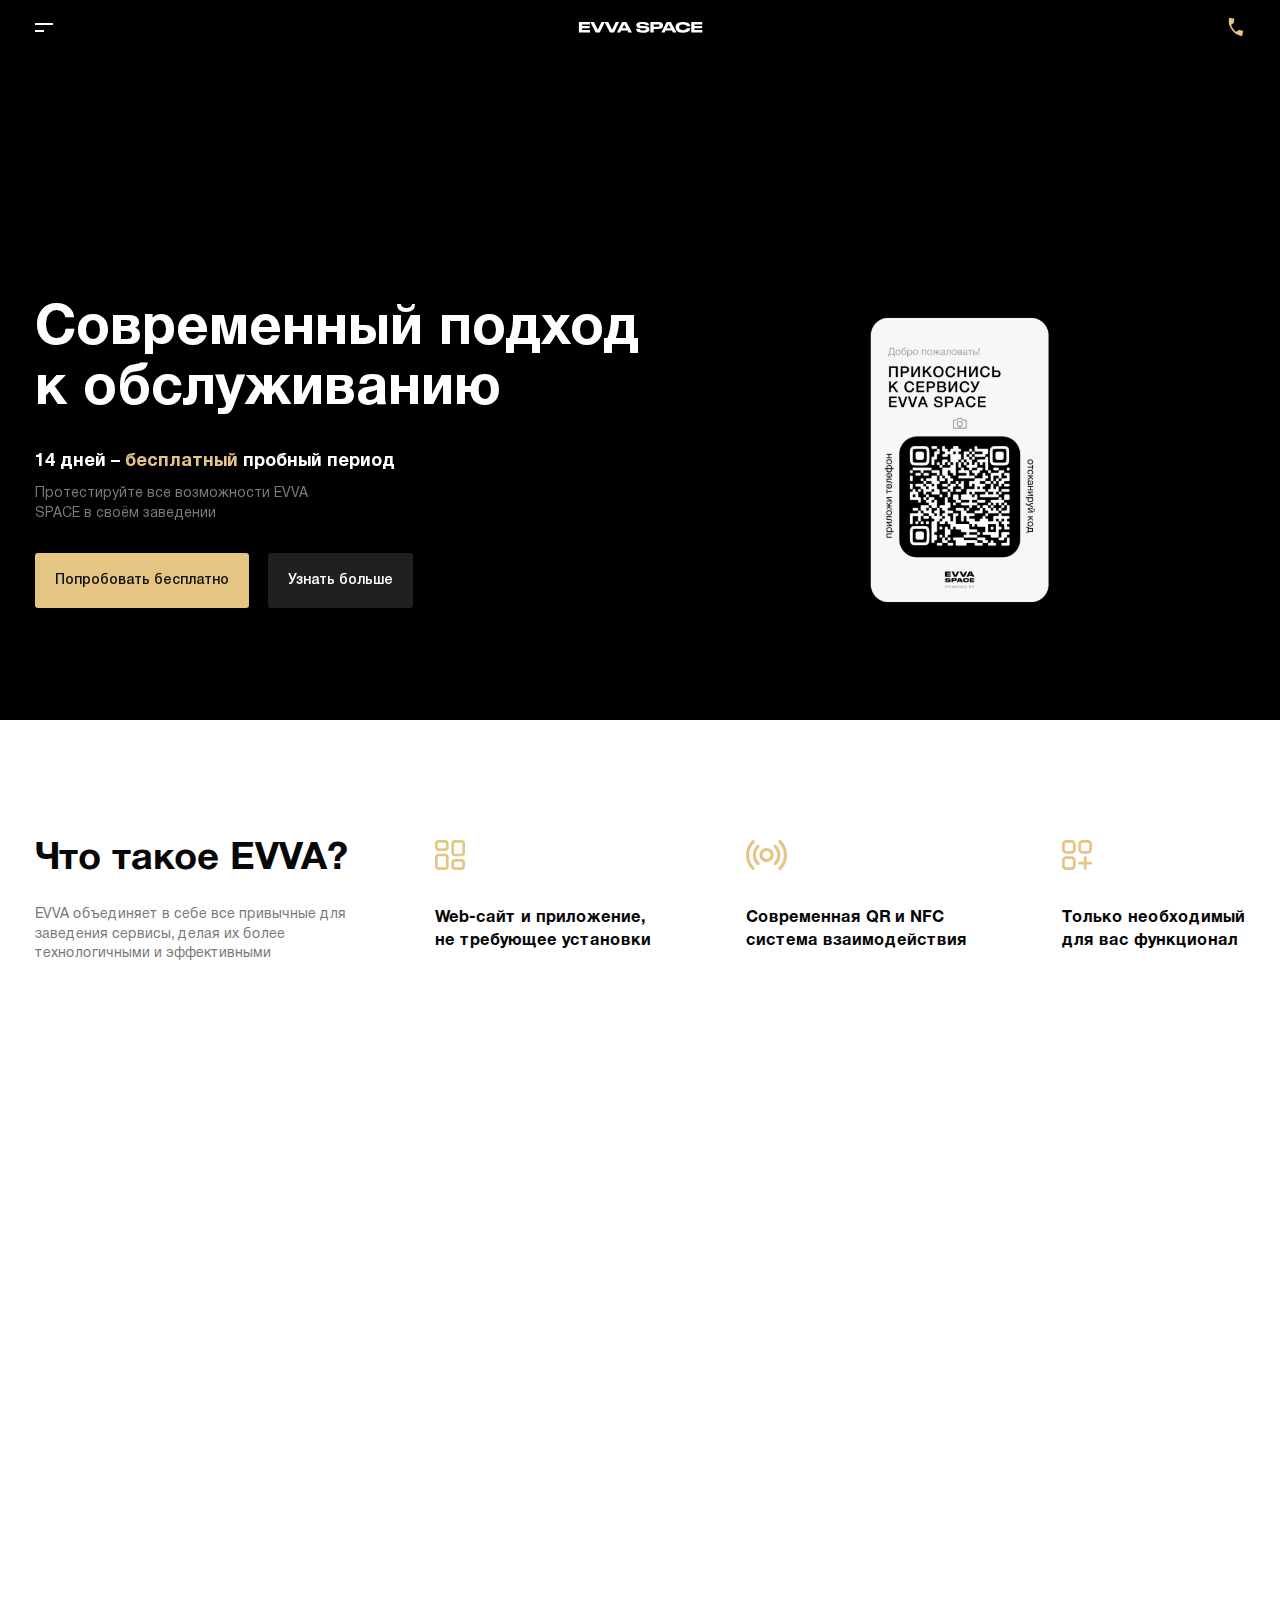
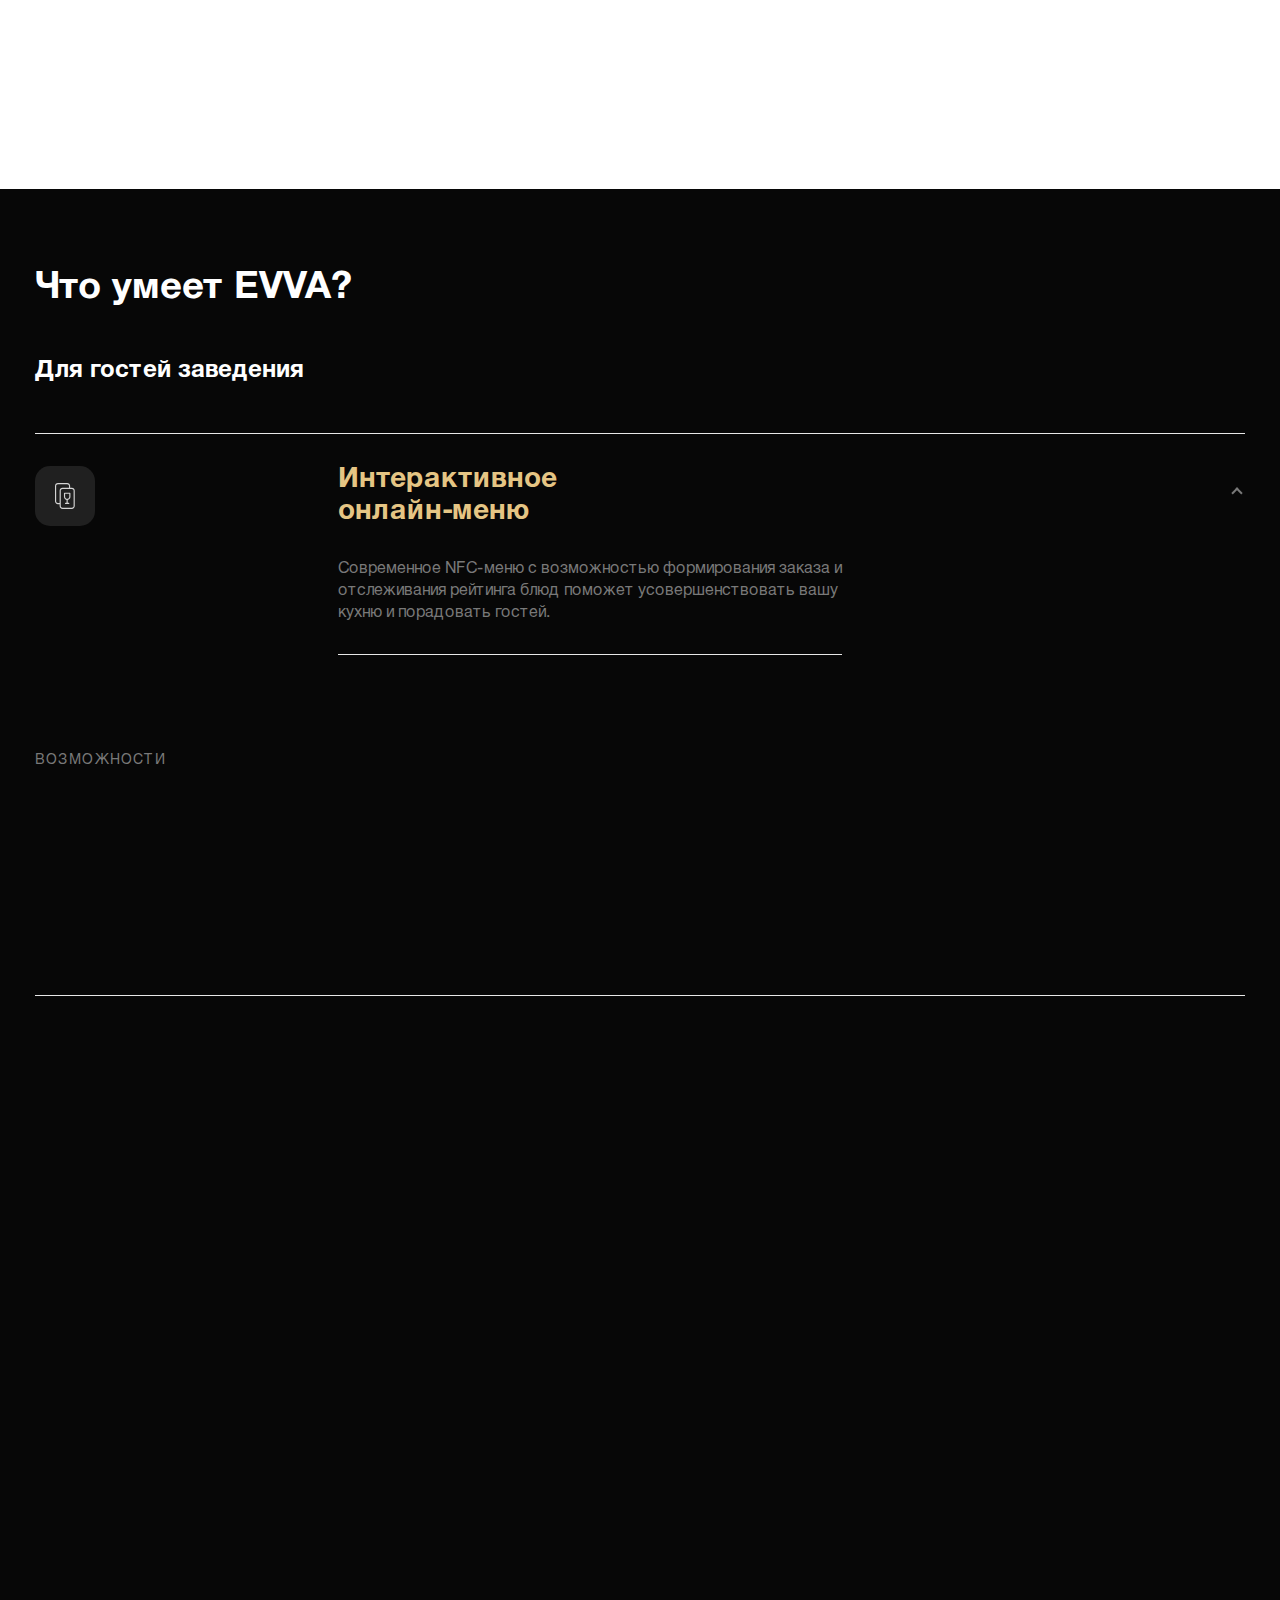
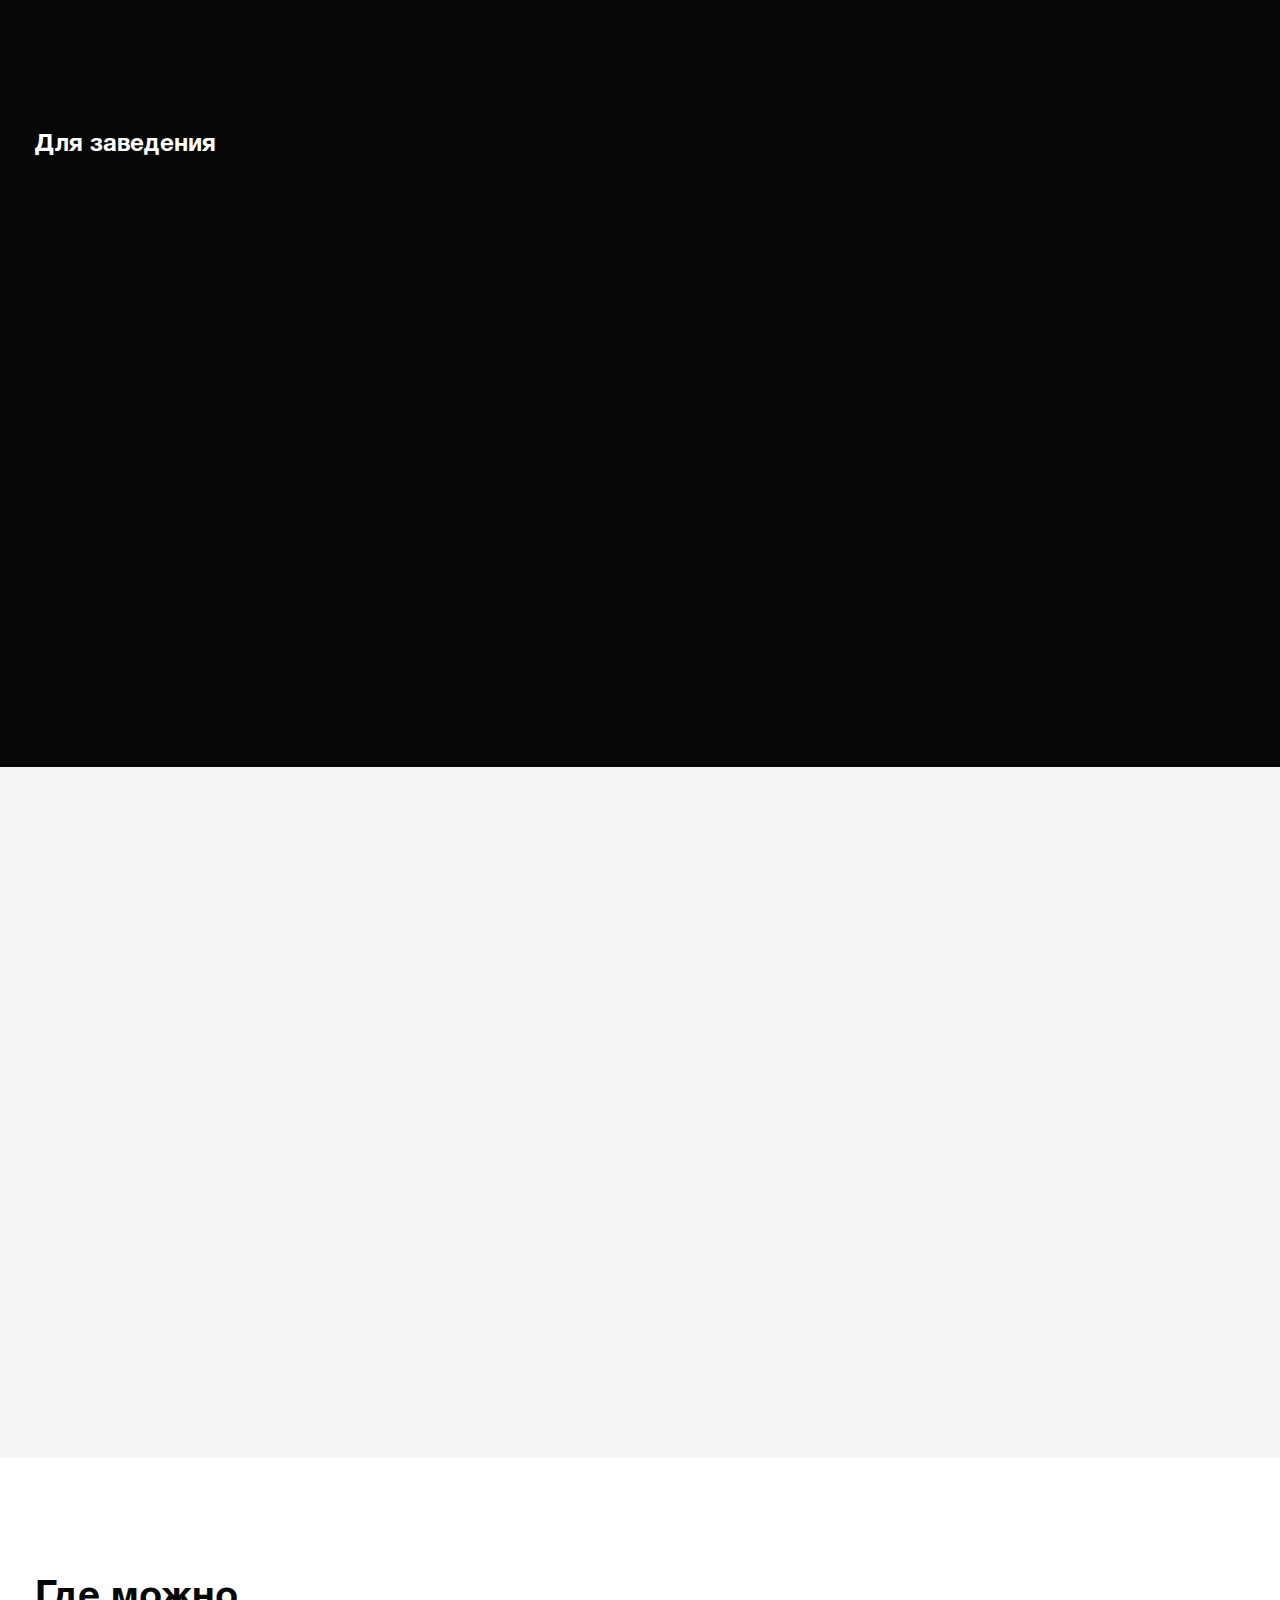
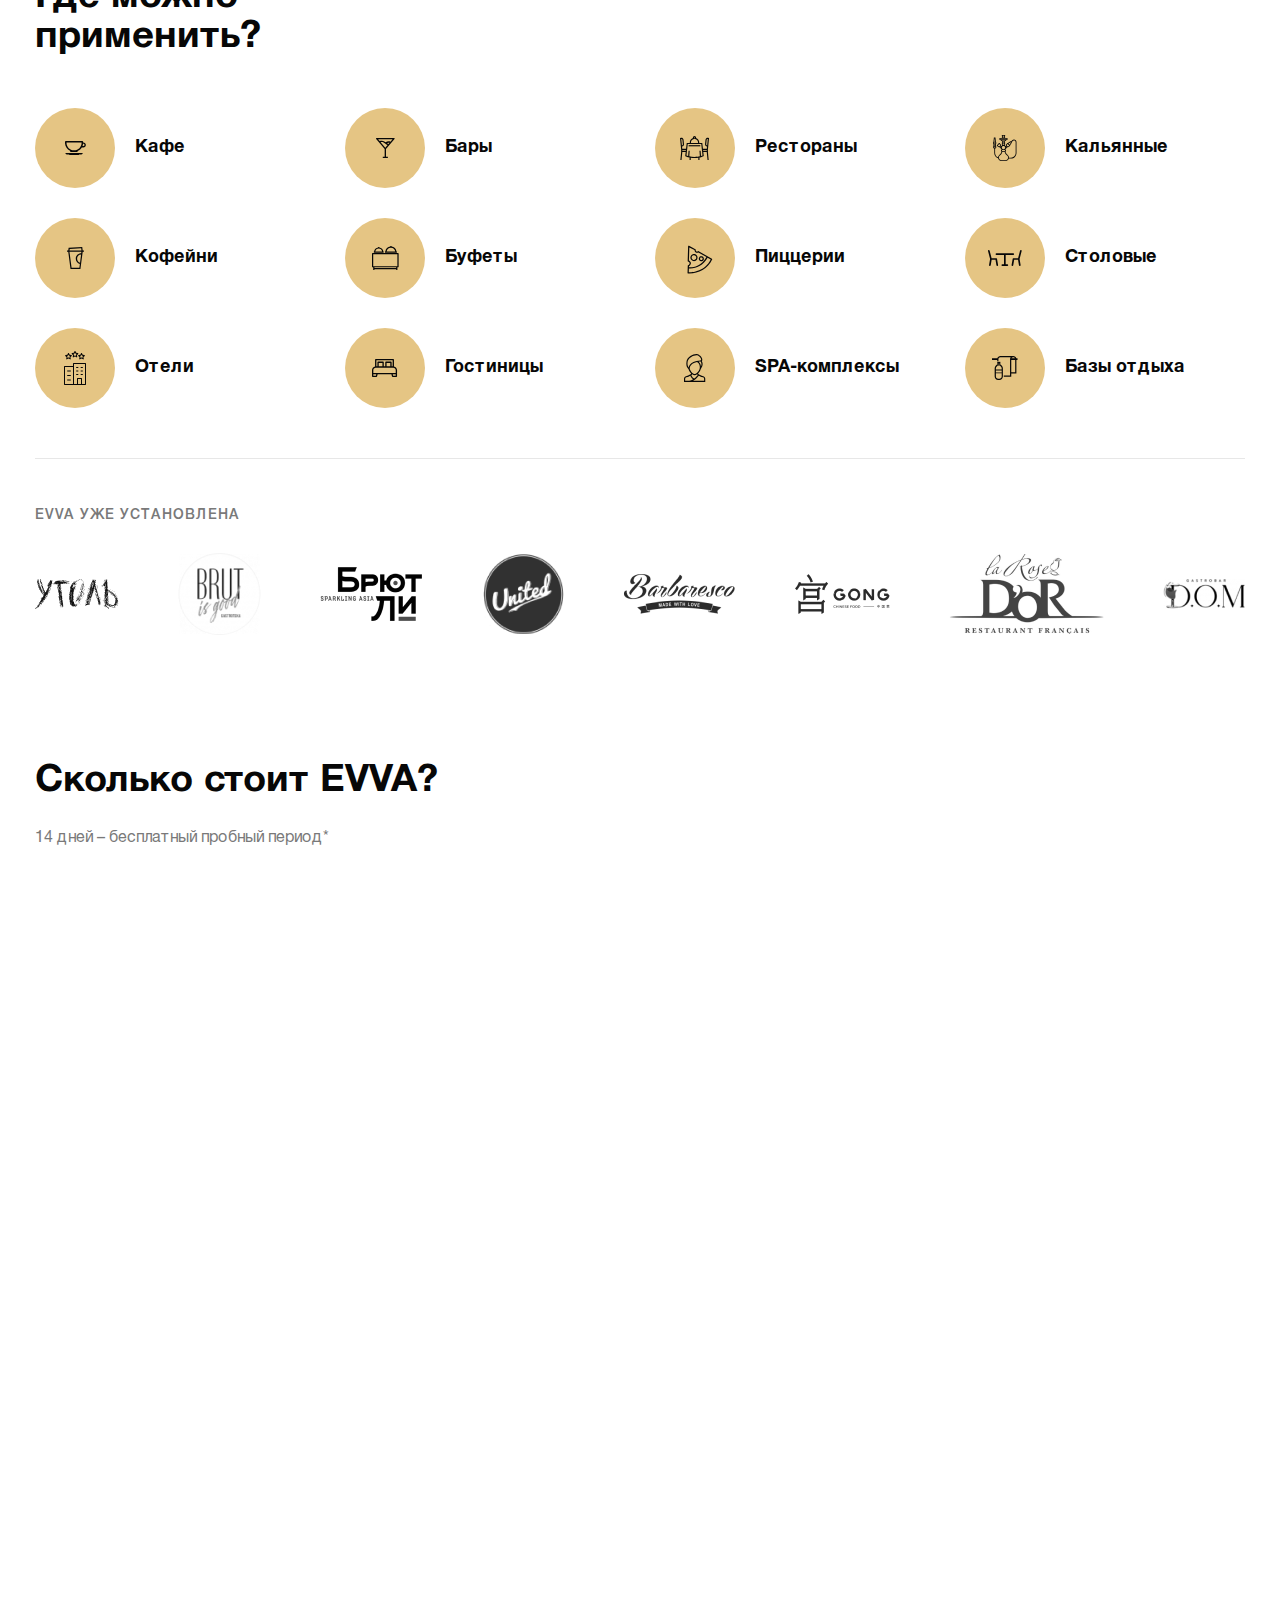
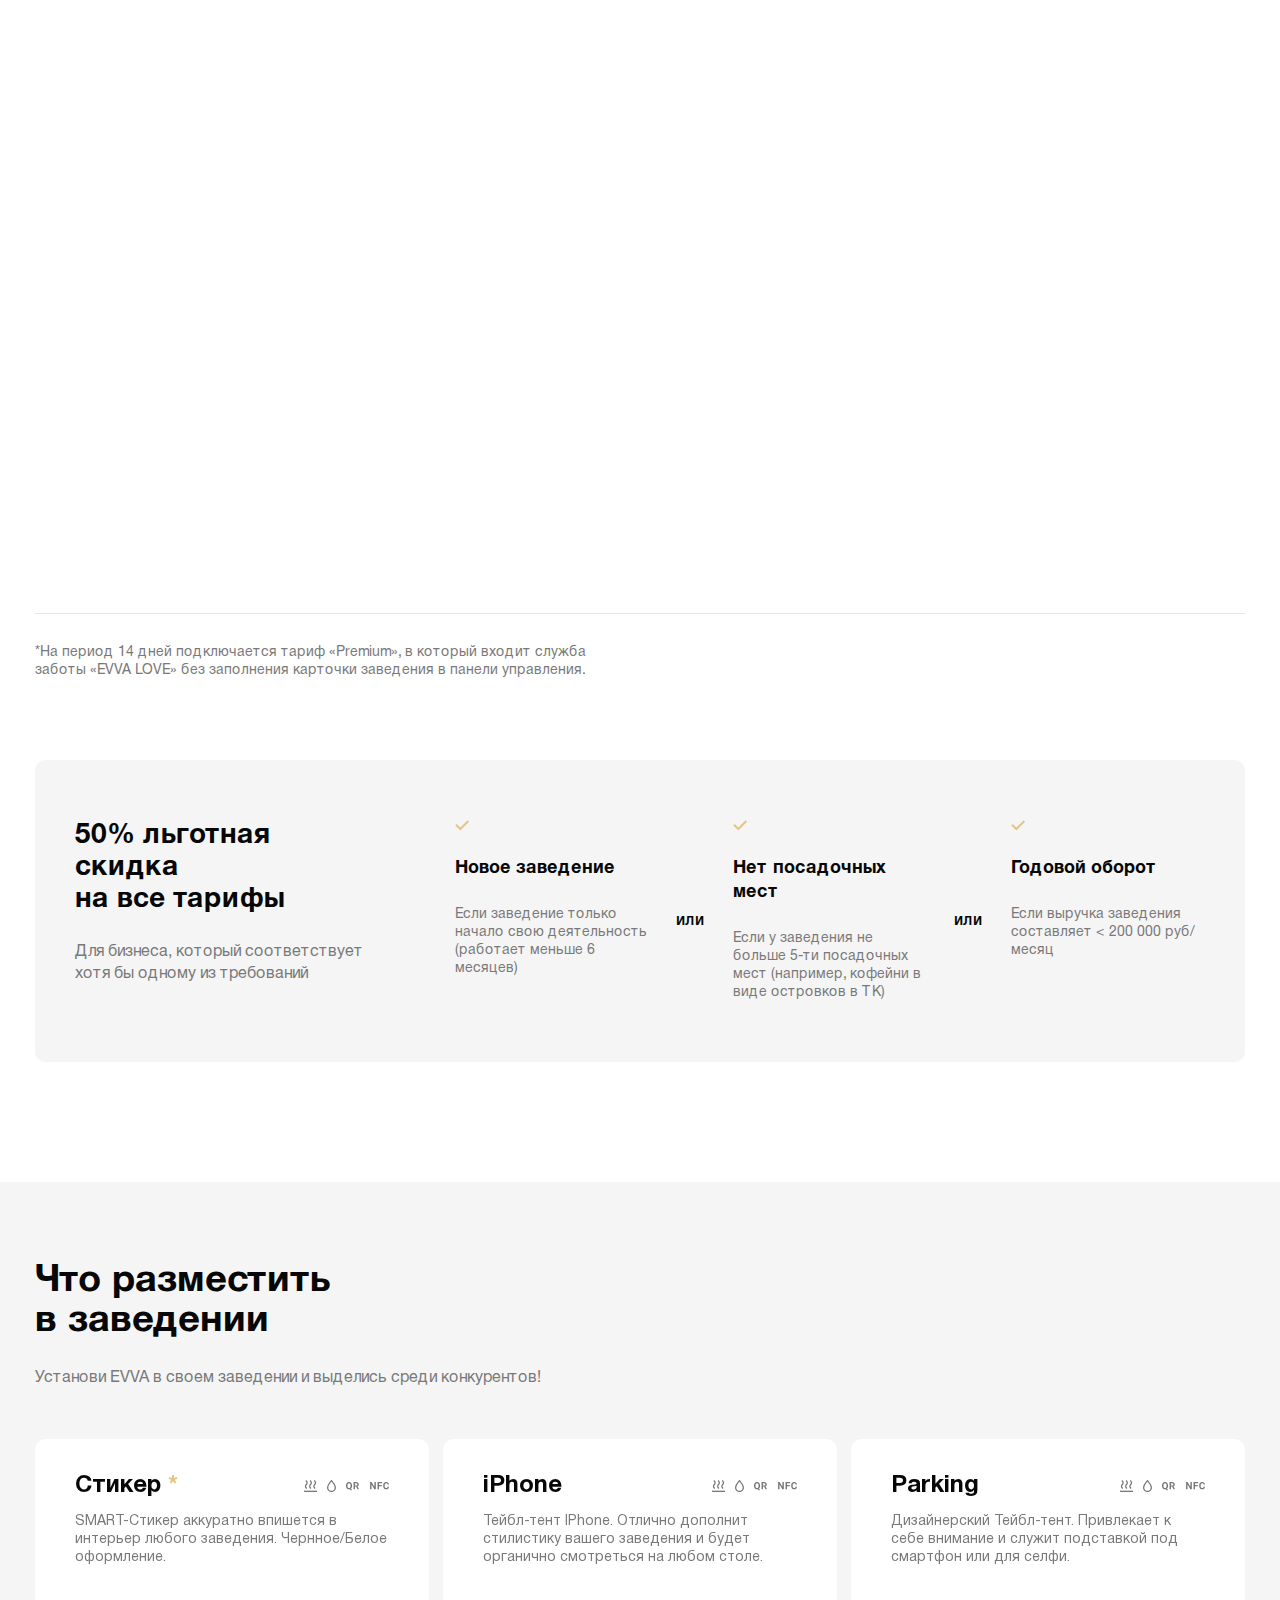
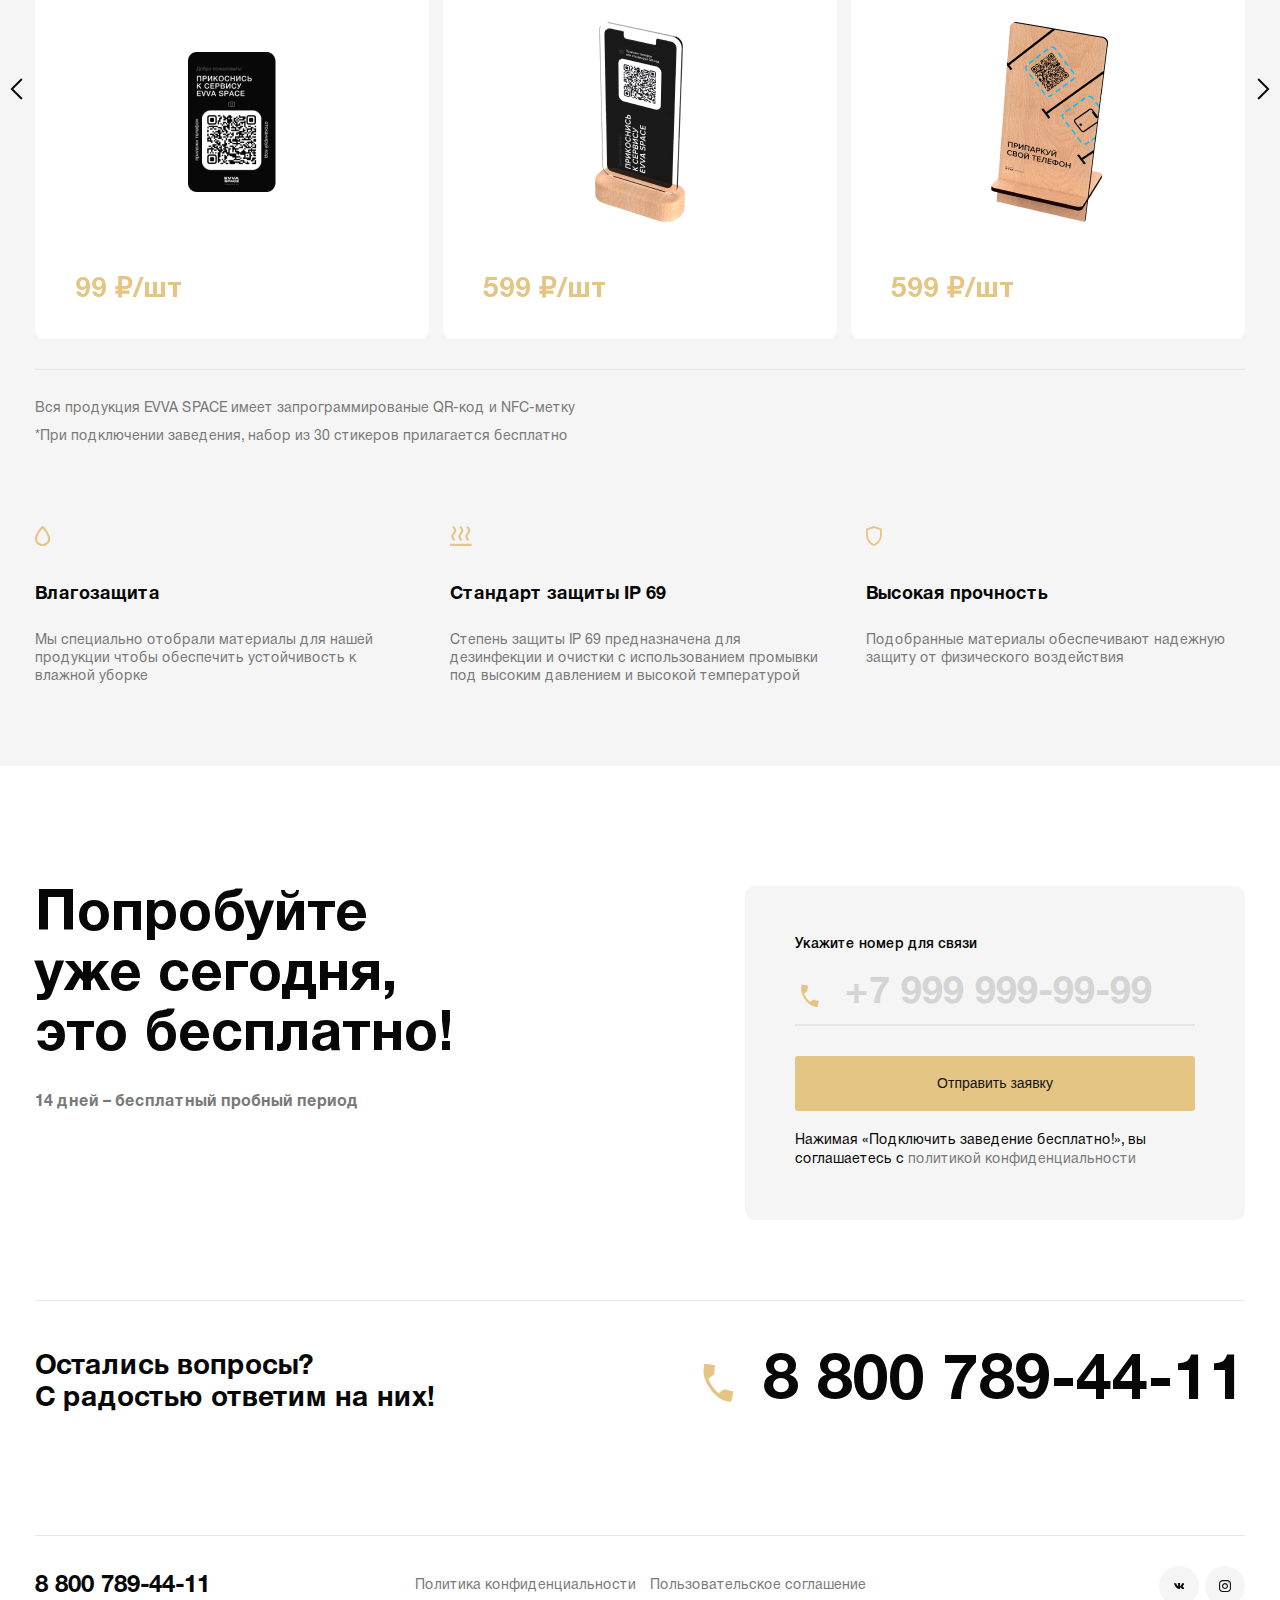
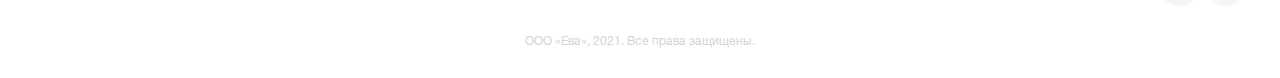
==== commit 3011075e: "fix header" ====
--- a/index.html
+++ b/index.html
@@ -46,8 +46,10 @@
               <li><a class="close-mob-menu-js scrollto" href="#applying">Где можно применить</a></li>
               <li><a class="close-mob-menu-js scrollto" href="#products">Продукция EVVA</a></li>
               <li><a class="close-mob-menu-js scrollto" href="#prices">Сколько стоит EVVA</a></li>
-            </ul>
+            </ul> 
+            <a href="#" class="header-btn__gray btn close-mob-menu-js header__mob-conten">Быстрый старт</a>
             <a href="#" class="header-btn header__mob-conten close-mob-menu-js">Войти</a>
+            
           </div>
           <div class="header-options">
             <div class="header-contact">
@@ -56,6 +58,7 @@
                 <img src="assets/img/icons/tell.svg" alt="" />
               </a>
             </div>
+            <a href="#" class="header-btn__gray btn">Быстрый старт</a>
             <a href="#" class="header-btn btn">Войти</a>
           </div>
         </div>
--- a/assets/css/main.css
+++ b/assets/css/main.css
@@ -150,8 +150,7 @@
 *,
 *::before,
 *::after {
-  -webkit-box-sizing: border-box;
-          box-sizing: border-box;
+  box-sizing: border-box;
 }
 
 a {
@@ -247,8 +246,7 @@
 }
 
 .overflow-h {
-  -ms-touch-action: none;
-      touch-action: none;
+  touch-action: none;
   overflow: hidden !important;
 }
 
@@ -353,16 +351,11 @@
 }
 
 .row {
-  display: -webkit-box;
-  display: -ms-flexbox;
-  display: flex;
-  -ms-flex-wrap: wrap;
-      flex-wrap: wrap;
+  display: flex;
+  flex-wrap: wrap;
 }
 
 .d-flex {
-  display: -webkit-box;
-  display: -ms-flexbox;
   display: flex;
 }
 
@@ -371,42 +364,23 @@
 }
 
 .flex-wrap {
-  -ms-flex-wrap: wrap;
-      flex-wrap: wrap;
+  flex-wrap: wrap;
 }
 
 .align-items-center {
-  -webkit-box-align: center;
-      -ms-flex-align: center;
-          align-items: center;
+  align-items: center;
 }
 
 .justify-content-center {
-  -webkit-box-pack: center;
-      -ms-flex-pack: center;
-          justify-content: center;
+  justify-content: center;
 }
 
 .justify-content-sb {
-  -webkit-box-pack: justify;
-      -ms-flex-pack: justify;
-          justify-content: space-between;
+  justify-content: space-between;
 }
 
 .flex-direction-column {
-  -webkit-box-orient: vertical;
-  -webkit-box-direction: normal;
-      -ms-flex-direction: column;
-          flex-direction: column;
-}
-
-@-webkit-keyframes hoverFlare {
-  0% {
-    left: -90px;
-  }
-  100% {
-    left: 150%;
-  }
+  flex-direction: column;
 }
 
 @keyframes hoverFlare {
@@ -428,7 +402,6 @@
   line-height: 55px;
   font-weight: 500;
   padding: 0px 20px;
-  -webkit-transition: all 0.3s ease;
   transition: all 0.3s ease;
   background: transparent;
   outline: none;
@@ -436,7 +409,6 @@
 
 .btn:hover {
   text-decoration: none;
-  -webkit-transition: all 0.3s ease;
   transition: all 0.3s ease;
 }
 
@@ -453,22 +425,18 @@
 
 .btn_hover:before {
   content: '';
-  -webkit-transition: 3s ease-in-out;
   transition: 3s ease-in-out;
-  background: -webkit-gradient(linear, left top, right top, from(rgba(255, 255, 255, 0.1)), to(rgba(255, 255, 255, 0.5)));
   background: linear-gradient(90deg, rgba(255, 255, 255, 0.1), rgba(255, 255, 255, 0.5));
   height: 100%;
   width: 20%;
   position: absolute;
   top: 0;
-  -webkit-transform: skewX(-45deg);
-          transform: skewX(-45deg);
+  transform: skewX(-45deg);
   left: -900px;
 }
 
 .btn_hover:hover:before {
-  -webkit-animation: hoverFlare 1.5s infinite;
-          animation: hoverFlare 1.5s infinite;
+  animation: hoverFlare 1.5s infinite;
 }
 
 .gold-btn {
@@ -517,20 +485,13 @@
   top: 50%;
   width: 42px;
   height: 42px;
-  display: -webkit-box;
-  display: -ms-flexbox;
-  display: flex;
-  -webkit-box-pack: center;
-      -ms-flex-pack: center;
-          justify-content: center;
-  -webkit-box-align: center;
-      -ms-flex-align: center;
-          align-items: center;
+  display: flex;
+  justify-content: center;
+  align-items: center;
   border-radius: 50%;
   padding: 0 0 3px 3px;
   cursor: pointer;
   z-index: 10;
-  -webkit-transition: all 0.3s ease;
   transition: all 0.3s ease;
   outline: none;
 }
@@ -543,7 +504,6 @@
 }
 
 .slider-btn:hover {
-  -webkit-transition: all 0.3s ease;
   transition: all 0.3s ease;
   outline: none;
 }
@@ -560,15 +520,13 @@
 }
 
 .slider-btn__prev {
-  -webkit-transform: translateY(-50%) rotate(45deg);
-          transform: translateY(-50%) rotate(45deg);
+  transform: translateY(-50%) rotate(45deg);
   left: -50px;
   z-index: 10;
 }
 
 .slider-btn__next {
-  -webkit-transform: translateY(-50%) rotate(225deg);
-          transform: translateY(-50%) rotate(225deg);
+  transform: translateY(-50%) rotate(225deg);
   right: -50px;
 }
 
@@ -577,14 +535,12 @@
 }
 
 .slider-btn--effect-boris.cbutton--click::after {
-  -webkit-animation: anim-effect-boris 0.3s forwards;
-          animation: anim-effect-boris 0.3s forwards;
-}
-
-@-webkit-keyframes anim-effect-boris {
+  animation: anim-effect-boris 0.3s forwards;
+}
+
+@keyframes anim-effect-boris {
   0% {
-    -webkit-transform: scale3d(0.3, 0.3, 1);
-            transform: scale3d(0.3, 0.3, 1);
+    transform: scale3d(0.3, 0.3, 1);
   }
   25%,
   50% {
@@ -592,24 +548,7 @@
   }
   100% {
     opacity: 0;
-    -webkit-transform: scale3d(1.2, 1.2, 1);
-            transform: scale3d(1.2, 1.2, 1);
-  }
-}
-
-@keyframes anim-effect-boris {
-  0% {
-    -webkit-transform: scale3d(0.3, 0.3, 1);
-            transform: scale3d(0.3, 0.3, 1);
-  }
-  25%,
-  50% {
-    opacity: 1;
-  }
-  100% {
-    opacity: 0;
-    -webkit-transform: scale3d(1.2, 1.2, 1);
-            transform: scale3d(1.2, 1.2, 1);
+    transform: scale3d(1.2, 1.2, 1);
   }
 }
 
@@ -619,12 +558,10 @@
   left: 0;
   top: 0;
   right: 0;
-  -webkit-transition: all 0.5s ease;
   transition: all 0.5s ease;
   opacity: 1;
   background: #000;
-  -webkit-box-shadow: 0 0px 8px rgba(0, 0, 0, 0.15);
-          box-shadow: 0 0px 8px rgba(0, 0, 0, 0.15);
+  box-shadow: 0 0px 8px rgba(0, 0, 0, 0.15);
 }
 
 .header {
@@ -634,7 +571,6 @@
   right: 0;
   z-index: 999;
   width: 100%;
-  -webkit-transition: all 0.5s ease;
   transition: all 0.5s ease;
   background-color: #000000;
 }
@@ -642,7 +578,6 @@
 .header.active {
   z-index: 15;
   top: -100%;
-  -webkit-transition: all 0.3s;
   transition: all 0.3s;
 }
 
@@ -709,82 +644,57 @@
 }
 
 .header-body {
-  display: -webkit-box;
-  display: -ms-flexbox;
-  display: flex;
-  -webkit-box-align: center;
-      -ms-flex-align: center;
-          align-items: center;
-  -webkit-box-pack: justify;
-      -ms-flex-pack: justify;
-          justify-content: space-between;
+  display: flex;
+  align-items: center;
+  justify-content: space-between;
 }
 
 .header-logo {
-  display: -webkit-box;
-  display: -ms-flexbox;
-  display: flex;
-  -webkit-box-align: center;
-      -ms-flex-align: center;
-          align-items: center;
-  margin-right: 112px;
+  display: flex;
+  align-items: center;
+  margin-right: 170px;
 }
 
 .header-logo svg {
   height: 17px;
   width: 125px;
-  -webkit-transition: all 0.3s ease;
   transition: all 0.3s ease;
   fill: white;
 }
 
 .header-logo:hover svg {
   fill: rgba(255, 255, 255, 0.5);
-  -webkit-transition: all 0.3s ease;
   transition: all 0.3s ease;
 }
 
 .header-menu {
-  display: -webkit-box;
-  display: -ms-flexbox;
-  display: flex;
-  -webkit-box-align: center;
-      -ms-flex-align: center;
-          align-items: center;
-  -webkit-box-pack: justify;
-      -ms-flex-pack: justify;
-          justify-content: space-between;
+  display: flex;
+  align-items: center;
+  justify-content: space-between;
 }
 
 .header-menu__wrapp {
-  width: 100%;
-  padding: 0 30px;
-  max-width: 870px;
+  padding: 0 20px;
 }
 
 .header-menu li a {
   display: block;
   color: #ffffff;
+  padding: 0 25px;
   font-size: 14px;
   line-height: 18px;
-  -webkit-transition: all 0.3s ease;
   transition: all 0.3s ease;
 }
 
 .header-menu li a:hover {
   color: rgba(255, 255, 255, 0.5);
-  -webkit-transition: all 0.3s ease;
   transition: all 0.3s ease;
 }
 
 .header-menu__head {
   display: none;
-  -webkit-box-align: end;
-      -ms-flex-align: end;
-          align-items: flex-end;
-  -webkit-box-pack: justify;
-      -ms-flex-pack: justify;
-          justify-content: space-between;
+  align-items: flex-end;
+  justify-content: space-between;
   margin-bottom: 50px;
 }
 
@@ -799,9 +709,7 @@
   width: 18px;
   height: 18px;
   position: relative;
-  -webkit-transform: rotate(0deg);
-          transform: rotate(0deg);
-  -webkit-transition: 0.5s ease-in-out;
+  transform: rotate(0deg);
   transition: 0.5s ease-in-out;
   cursor: pointer;
   z-index: 1000;
@@ -815,45 +723,54 @@
   background: #ffffff;
   opacity: 1;
   left: 0;
-  -webkit-transition: 0.25s ease-in-out;
   transition: 0.25s ease-in-out;
 }
 
 .header-menu__close span:nth-child(1) {
   top: 0;
-  -webkit-transform: translateY(8px) rotate(135deg);
-          transform: translateY(8px) rotate(135deg);
+  transform: translateY(8px) rotate(135deg);
 }
 
 .header-menu__close span:nth-child(2) {
   bottom: 0;
-  -webkit-transform: translateY(-8px) rotate(-135deg);
-          transform: translateY(-8px) rotate(-135deg);
+  transform: translateY(-8px) rotate(-135deg);
 }
 
 .header-options {
-  display: -webkit-box;
-  display: -ms-flexbox;
-  display: flex;
-  -webkit-box-align: center;
-      -ms-flex-align: center;
-          align-items: center;
+  display: flex;
+  align-items: center;
 }
 
 .header-btn {
   border: 1px solid white;
+  margin-left: 5px;
   line-height: 40px;
   color: #ffffff;
-  margin-left: 20px;
 }
 
 .header-btn:hover {
   background: rgba(255, 255, 255, 0.1);
-  -webkit-transition: all 0.3s ease;
   transition: all 0.3s ease;
 }
 
 .header-btn:active {
+  background: white;
+  color: #121212;
+}
+
+.header-btn__gray {
+  background: #d4d4d4;
+  line-height: 40px;
+  color: #121212;
+  margin-left: 20px;
+}
+
+.header-btn__gray:hover {
+  background: #fff;
+  transition: all 0.3s ease;
+}
+
+.header-btn__gray:active {
   background: white;
   color: #121212;
 }
@@ -868,12 +785,8 @@
   font-size: 18px;
   line-height: 22px;
   color: white;
-  display: -webkit-box;
-  display: -ms-flexbox;
-  display: flex;
-  -webkit-box-align: center;
-      -ms-flex-align: center;
-          align-items: center;
+  display: flex;
+  align-items: center;
 }
 
 .contact-tell img {
@@ -883,7 +796,6 @@
 
 .contact-tell:hover {
   color: rgba(255, 255, 255, 0.5);
-  -webkit-transition: all 0.3s ease;
   transition: all 0.3s ease;
 }
 
@@ -891,9 +803,7 @@
   width: 18px;
   height: 9px;
   position: relative;
-  -webkit-transform: rotate(0deg);
-          transform: rotate(0deg);
-  -webkit-transition: 0.5s ease-in-out;
+  transform: rotate(0deg);
   transition: 0.5s ease-in-out;
   cursor: pointer;
   z-index: 1000;
@@ -907,7 +817,6 @@
   background: #ffffff;
   opacity: 1;
   left: 0;
-  -webkit-transition: 0.25s ease-in-out;
   transition: 0.25s ease-in-out;
 }
 
@@ -922,22 +831,18 @@
 
 .header-burger__wrapper {
   display: none;
-  -webkit-box-align: center;
-      -ms-flex-align: center;
-          align-items: center;
+  align-items: center;
 }
 
 .header-burger__wrapper.active span:nth-child(1) {
   top: 0;
-  -webkit-transform: translateY(3px) rotate(135deg);
-          transform: translateY(3px) rotate(135deg);
+  transform: translateY(3px) rotate(135deg);
 }
 
 .header-burger__wrapper.active span:nth-child(2) {
   max-width: 100%;
   bottom: 0;
-  -webkit-transform: translateY(-4px) rotate(-135deg);
-          transform: translateY(-4px) rotate(-135deg);
+  transform: translateY(-4px) rotate(-135deg);
 }
 
 .main {
@@ -997,12 +902,8 @@
 }
 
 .about__wrapper {
-  display: -webkit-box;
-  display: -ms-flexbox;
-  display: flex;
-  -webkit-box-pack: justify;
-      -ms-flex-pack: justify;
-          justify-content: space-between;
+  display: flex;
+  justify-content: space-between;
 }
 
 .about__text {
@@ -1016,12 +917,8 @@
 }
 
 .about__colums {
-  display: -webkit-box;
-  display: -ms-flexbox;
-  display: flex;
-  -webkit-box-pack: justify;
-      -ms-flex-pack: justify;
-          justify-content: space-between;
+  display: flex;
+  justify-content: space-between;
   max-width: 810px;
   width: 100%;
 }
@@ -1035,20 +932,13 @@
 }
 
 .play-btn {
-  display: -webkit-box;
-  display: -ms-flexbox;
-  display: flex;
-  -webkit-box-align: center;
-      -ms-flex-align: center;
-          align-items: center;
-  -webkit-box-pack: center;
-      -ms-flex-pack: center;
-          justify-content: center;
+  display: flex;
+  align-items: center;
+  justify-content: center;
   width: 50px;
   height: 50px;
   background-color: #e5c584;
-  -webkit-animation: arrow-shadows 2.76s infinite;
-          animation: arrow-shadows 2.76s infinite;
+  animation: arrow-shadows 2.76s infinite;
   border-radius: 50%;
   cursor: pointer;
   top: 0;
@@ -1057,25 +947,12 @@
   right: 0;
 }
 
-@-webkit-keyframes arrow-shadows {
-  0% {
-    -webkit-box-shadow: 0 0 0 0 rgba(255, 255, 255, 0.5);
-            box-shadow: 0 0 0 0 rgba(255, 255, 255, 0.5);
-  }
-  100% {
-    -webkit-box-shadow: 0 0 0 17px rgba(255, 255, 255, 0);
-            box-shadow: 0 0 0 17px rgba(255, 255, 255, 0);
-  }
-}
-
 @keyframes arrow-shadows {
   0% {
-    -webkit-box-shadow: 0 0 0 0 rgba(255, 255, 255, 0.5);
-            box-shadow: 0 0 0 0 rgba(255, 255, 255, 0.5);
+    box-shadow: 0 0 0 0 rgba(255, 255, 255, 0.5);
   }
   100% {
-    -webkit-box-shadow: 0 0 0 17px rgba(255, 255, 255, 0);
-            box-shadow: 0 0 0 17px rgba(255, 255, 255, 0);
+    box-shadow: 0 0 0 17px rgba(255, 255, 255, 0);
   }
 }
 
@@ -1113,17 +990,12 @@
   min-height: 100%;
   top: 50%;
   left: 50%;
-  -webkit-transform: translate(-50%, -50%);
   transform: translate(-50%, -50%);
 }
 
 .video-block__btn {
-  display: -webkit-box;
-  display: -ms-flexbox;
-  display: flex;
-  -webkit-box-align: center;
-      -ms-flex-align: center;
-          align-items: center;
+  display: flex;
+  align-items: center;
   color: #fff;
   position: relative;
   margin-bottom: 30px;
@@ -1171,18 +1043,13 @@
 }
 
 .guest-info__item.active .guest-info__header::after {
-  -webkit-transform: rotate(-225deg);
-          transform: rotate(-225deg);
+  transform: rotate(-225deg);
 }
 
 .guest-info__header {
   padding: 30px 0;
-  display: -webkit-box;
-  display: -ms-flexbox;
-  display: flex;
-  -webkit-box-align: center;
-      -ms-flex-align: center;
-          align-items: center;
+  display: flex;
+  align-items: center;
   position: relative;
   cursor: pointer;
 }
@@ -1195,11 +1062,9 @@
   top: 55px;
   width: 8px;
   height: 8px;
-  -webkit-transform: rotate(-45deg);
   transform: rotate(-45deg);
   border-bottom: 2px solid #797979;
   border-left: 2px solid #797979;
-  -webkit-transition: all 0.3s ease;
   transition: all 0.3s ease;
 }
 
@@ -1208,21 +1073,13 @@
   height: 60px;
   background: #202020;
   border-radius: 15px;
-  display: -webkit-box;
-  display: -ms-flexbox;
-  display: flex;
-  -webkit-box-align: center;
-      -ms-flex-align: center;
-          align-items: center;
-  -webkit-box-pack: center;
-      -ms-flex-pack: center;
-          justify-content: center;
+  display: flex;
+  align-items: center;
+  justify-content: center;
 }
 
 .guest-info__icon_wrapper {
-  -webkit-box-flex: 0;
-      -ms-flex: 0 0 25%;
-          flex: 0 0 25%;
+  flex: 0 0 25%;
   max-width: 25%;
 }
 
@@ -1234,12 +1091,8 @@
 }
 
 .guest-info__body {
-  display: -webkit-box;
-  display: -ms-flexbox;
-  display: flex;
-  -webkit-box-align: center;
-      -ms-flex-align: center;
-          align-items: center;
+  display: flex;
+  align-items: center;
   padding-bottom: 30px;
 }
 
@@ -1256,9 +1109,7 @@
   color: #797979;
   letter-spacing: 0.08em;
   text-transform: uppercase;
-  -webkit-box-flex: 0;
-      -ms-flex: 0 0 25%;
-          flex: 0 0 25%;
+  flex: 0 0 25%;
   max-width: 25%;
 }
 
@@ -1273,34 +1124,24 @@
 }
 
 .guest-info__content {
-  -ms-flex-item-align: start;
-      align-self: flex-start;
-  -webkit-box-flex: 0;
-      -ms-flex: 0 0 41.666667%;
-          flex: 0 0 41.666667%;
+  align-self: flex-start;
+  flex: 0 0 41.666667%;
   max-width: 41.666667%;
 }
 
 .guest-info__img {
   text-align: center;
-  -webkit-box-flex: 0;
-      -ms-flex: 0 0 33.333333%;
-          flex: 0 0 33.333333%;
+  flex: 0 0 33.333333%;
   max-width: 33.333333%;
 }
 
 .guest-info__lists {
-  display: -webkit-box;
-  display: -ms-flexbox;
-  display: flex;
-  -ms-flex-wrap: wrap;
-      flex-wrap: wrap;
+  display: flex;
+  flex-wrap: wrap;
 }
 
 .guest-info__list-item {
-  -webkit-box-flex: 0;
-      -ms-flex: 0 0 50%;
-          flex: 0 0 50%;
+  flex: 0 0 50%;
   max-width: 50%;
   margin-bottom: 50px;
 }
@@ -1309,7 +1150,6 @@
   display: block;
   width: 15px;
   height: 10px;
-  -webkit-transform: rotate(-45deg);
   transform: rotate(-45deg);
   border-bottom: 2px solid #e5c584;
   border-left: 2px solid #e5c584;
@@ -1324,39 +1164,24 @@
 }
 
 .shop-info {
-  display: -webkit-box;
-  display: -ms-flexbox;
-  display: flex;
-  -webkit-box-pack: justify;
-      -ms-flex-pack: justify;
-          justify-content: space-between;
+  display: flex;
+  justify-content: space-between;
 }
 
 .shop-info__item {
-  display: -webkit-box;
-  display: -ms-flexbox;
-  display: flex;
-  -webkit-box-orient: vertical;
-  -webkit-box-direction: normal;
-      -ms-flex-direction: column;
-          flex-direction: column;
+  display: flex;
+  flex-direction: column;
   background: #121212;
   border-radius: 10px;
   padding: 40px;
-  -webkit-box-flex: 0;
-      -ms-flex: 0 0 49%;
-          flex: 0 0 49%;
+  flex: 0 0 49%;
   max-width: 49%;
   min-height: 480px;
 }
 
 .shop-info__header {
-  display: -webkit-box;
-  display: -ms-flexbox;
-  display: flex;
-  -webkit-box-align: center;
-      -ms-flex-align: center;
-          align-items: center;
+  display: flex;
+  align-items: center;
   margin-bottom: 20px;
 }
 
@@ -1365,14 +1190,8 @@
   height: 60px;
   background: #202020;
   border-radius: 15px;
-  display: -webkit-box;
-  display: -ms-flexbox;
-  display: flex;
-  -webkit-box-align: center;
-  -ms-flex-align: center;
+  display: flex;
   align-items: center;
-  -webkit-box-pack: center;
-  -ms-flex-pack: center;
   justify-content: center;
   margin-right: 20px;
 }
@@ -1414,8 +1233,6 @@
 }
 
 .privacy-policy__body {
-  display: -webkit-box;
-  display: -ms-flexbox;
   display: flex;
   position: relative;
 }
@@ -1424,9 +1241,6 @@
   background: #f5f5f5;
   border-radius: 10px;
   padding: 40px;
-  display: -webkit-box;
-  display: -ms-flexbox;
-  display: flex;
   margin-bottom: 100px;
 }
 
@@ -1435,32 +1249,30 @@
   font-size: 28px;
   line-height: 32px;
   width: 100%;
-  max-width: 310px;
-  margin-right: 60px;
+  margin-bottom: 30px;
+}
+
+.privacy-policy__contents-list {
+  display: flex;
+  flex-wrap: wrap;
+  width: calc(100% + 80px);
+  margin: 0 -40px -30px -40px;
 }
 
 .privacy-policy__contents-item {
-  font-weight: 500;
-  font-size: 16px;
-  line-height: 20px;
-  margin-bottom: 25px;
-  position: relative;
-  padding-left: 70px;
-  max-width: 520px;
-}
-
-.privacy-policy__contents-item:last-child {
-  margin-bottom: 0;
+  width: calc(25% - 80px);
+  margin: 0 40px 30px 40px;
+  font-size: 14px;
+  line-height: 18px;
 }
 
 .privacy-policy__contents-item span {
   font-weight: bold;
-  font-size: 38px;
-  line-height: 40px;
+  font-size: 18px;
+  line-height: 24px;
   color: #e5c584;
-  position: absolute;
-  left: 0;
-  top: 0;
+  display: block;
+  margin-bottom: 10px;
 }
 
 .privacy-policy__menu-body {
@@ -1486,12 +1298,10 @@
   font-size: 16px;
   line-height: 20px;
   color: #797979;
-  -webkit-transition: all 0.3s ease;
   transition: all 0.3s ease;
 }
 
 .privacy-policy__menu-link:hover {
-  -webkit-transition: all 0.3s ease;
   transition: all 0.3s ease;
   color: #070707;
 }
@@ -1561,8 +1371,7 @@
   display: block;
   left: 0;
   top: 50%;
-  -webkit-transform: translateY(-50%);
-          transform: translateY(-50%);
+  transform: translateY(-50%);
   width: 15px;
   height: 10px;
   background: url(../img/icons/check-icon.svg) center center no-repeat;
@@ -1574,12 +1383,8 @@
 }
 
 .main-form__row {
-  display: -webkit-box;
-  display: -ms-flexbox;
-  display: flex;
-  -webkit-box-pack: justify;
-      -ms-flex-pack: justify;
-          justify-content: space-between;
+  display: flex;
+  justify-content: space-between;
   width: 100%;
 }
 
@@ -1631,8 +1436,7 @@
   position: absolute;
   left: 0;
   top: 50%;
-  -webkit-transform: translateY(-50%);
-          transform: translateY(-50%);
+  transform: translateY(-50%);
   width: 50px;
   height: 50px;
   background: url(../img/icons/tell.svg) center center no-repeat;
@@ -1649,36 +1453,30 @@
 
 .form-input__wrapp {
   position: relative;
-  -webkit-transition: all 0.3s ease;
   transition: all 0.3s ease;
   margin-bottom: 30px;
 }
 
 .form-input__wrapp.--error .form-input__line {
-  -webkit-transition: all 0.3s ease;
   transition: all 0.3s ease;
   width: 100%;
   background: #f29a17;
 }
 
 .form-input__wrapp.--error .form-input__error {
-  -webkit-transform: translateY(100%);
-          transform: translateY(100%);
+  transform: translateY(100%);
   opacity: 1;
-  -webkit-transition: all 0.3s ease;
   transition: all 0.3s ease;
 }
 
 .form-input__wrapp.--error .form-input:focus {
   background: transparent;
-  -webkit-transition: all 0.3s ease;
   transition: all 0.3s ease;
 }
 
 .form-input__wrapp.--error .form-input:focus + .form-input__line {
   width: 100%;
   background: #f29a17;
-  -webkit-transition: all 0.6s ease;
   transition: all 0.6s ease;
 }
 
@@ -1687,10 +1485,8 @@
   bottom: -5px;
   left: 0;
   margin-top: 10px;
-  -webkit-transform: translateY(0%);
-          transform: translateY(0%);
+  transform: translateY(0%);
   color: #f29a17;
-  -webkit-transition: all 0.3s ease;
   transition: all 0.3s ease;
   font-size: 14px;
   line-height: 18px;
@@ -1710,38 +1506,7 @@
   outline: none;
   border: none;
   border-bottom: 2px solid #e7e7e7;
-  -webkit-transition: all 0.3s ease;
   transition: all 0.3s ease;
-}
-
-.form-input::-webkit-input-placeholder {
-  font-weight: 700;
-  font-size: 38px;
-  line-height: 40px;
-  color: #d4d4d4;
-  opacity: 1;
-  background: transparent;
-  font-family: "Helvetica", sans-serif;
-}
-
-.form-input:-ms-input-placeholder {
-  font-weight: 700;
-  font-size: 38px;
-  line-height: 40px;
-  color: #d4d4d4;
-  opacity: 1;
-  background: transparent;
-  font-family: "Helvetica", sans-serif;
-}
-
-.form-input::-ms-input-placeholder {
-  font-weight: 700;
-  font-size: 38px;
-  line-height: 40px;
-  color: #d4d4d4;
-  opacity: 1;
-  background: transparent;
-  font-family: "Helvetica", sans-serif;
 }
 
 .form-input::placeholder {
@@ -1767,20 +1532,17 @@
 .form-input:focus {
   color: #121212;
   background: transparent;
-  -webkit-transition: all 0.6s ease;
   transition: all 0.6s ease;
 }
 
 .form-input:focus + .form-input__line {
   width: 100%;
   background: #e5c584;
-  -webkit-transition: all 0.6s ease;
   transition: all 0.6s ease;
 }
 
 .form-input:hover {
   color: #121212;
-  -webkit-transition: all 0.6s ease;
   transition: all 0.6s ease;
   border-bottom: 2px solid #e5c584;
 }
@@ -1789,12 +1551,10 @@
   position: absolute;
   bottom: 0;
   left: 50%;
-  -webkit-transform: translateX(-50%);
-          transform: translateX(-50%);
+  transform: translateX(-50%);
   width: 0%;
   height: 2px;
   background: transparent;
-  -webkit-transition: all 0.6s ease;
   transition: all 0.6s ease;
 }
 
@@ -1802,8 +1562,7 @@
   position: absolute;
   left: 0;
   top: 43%;
-  -webkit-transform: translateY(-50%);
-          transform: translateY(-50%);
+  transform: translateY(-50%);
   width: 30px;
   height: 30px;
   background: url(../img/icons/tell.svg) center center no-repeat;
@@ -1830,19 +1589,10 @@
 }
 
 .form-thank {
-  display: -webkit-box;
-  display: -ms-flexbox;
-  display: flex;
-  -webkit-box-align: center;
-      -ms-flex-align: center;
-          align-items: center;
-  -webkit-box-pack: center;
-      -ms-flex-pack: center;
-          justify-content: center;
-  -webkit-box-orient: vertical;
-  -webkit-box-direction: normal;
-      -ms-flex-direction: column;
-          flex-direction: column;
+  display: flex;
+  align-items: center;
+  justify-content: center;
+  flex-direction: column;
   min-height: 233px;
 }
 
@@ -1888,28 +1638,15 @@
   background: #ffffff;
   border-radius: 10px;
   padding: 35px 40px;
-  display: -webkit-box;
-  display: -ms-flexbox;
-  display: flex;
-  -webkit-box-orient: vertical;
-  -webkit-box-direction: normal;
-      -ms-flex-direction: column;
-          flex-direction: column;
-  -webkit-box-pack: justify;
-      -ms-flex-pack: justify;
-          justify-content: space-between;
+  display: flex;
+  flex-direction: column;
+  justify-content: space-between;
 }
 
 .products-card__head-top {
-  display: -webkit-box;
-  display: -ms-flexbox;
-  display: flex;
-  -webkit-box-align: center;
-      -ms-flex-align: center;
-          align-items: center;
-  -webkit-box-pack: justify;
-      -ms-flex-pack: justify;
-          justify-content: space-between;
+  display: flex;
+  align-items: center;
+  justify-content: space-between;
   margin-bottom: 15px;
 }
 
@@ -1924,12 +1661,8 @@
 }
 
 .products-card__icons {
-  display: -webkit-box;
-  display: -ms-flexbox;
-  display: flex;
-  -webkit-box-align: center;
-      -ms-flex-align: center;
-          align-items: center;
+  display: flex;
+  align-items: center;
 }
 
 .products-card__icon {
@@ -1947,15 +1680,9 @@
 }
 
 .products-card__product {
-  display: -webkit-box;
-  display: -ms-flexbox;
-  display: flex;
-  -webkit-box-align: center;
-      -ms-flex-align: center;
-          align-items: center;
-  -webkit-box-pack: center;
-      -ms-flex-pack: center;
-          justify-content: center;
+  display: flex;
+  align-items: center;
+  justify-content: center;
 }
 
 .products-card__price {
@@ -1980,11 +1707,8 @@
 }
 
 .products-features__list {
-  display: -webkit-box;
-  display: -ms-flexbox;
-  display: flex;
-  -ms-flex-wrap: wrap;
-      flex-wrap: wrap;
+  display: flex;
+  flex-wrap: wrap;
   width: calc(100% + 36px);
   margin: 0 -18px -50px -18px;
 }
@@ -2021,11 +1745,8 @@
 }
 
 .prices-cards {
-  display: -webkit-box;
-  display: -ms-flexbox;
-  display: flex;
-  -ms-flex-wrap: wrap;
-      flex-wrap: wrap;
+  display: flex;
+  flex-wrap: wrap;
   width: calc(100% + 14px);
   margin: 0 -7px -15px -7px;
 }
@@ -2036,8 +1757,7 @@
   width: calc(33.3333% - 14px);
   margin: 0 7px 15px 7px;
   border-radius: 10px;
-  -ms-flex-item-align: baseline;
-      align-self: baseline;
+  align-self: baseline;
 }
 
 .prices-card._black {
@@ -2085,8 +1805,7 @@
   line-height: 22px;
   position: absolute;
   bottom: -5px;
-  -webkit-transform: translateY(100%);
-          transform: translateY(100%);
+  transform: translateY(100%);
 }
 
 .prices-card__price {
@@ -2159,8 +1878,7 @@
   display: block;
   left: 0;
   top: 50%;
-  -webkit-transform: translateY(-50%);
-          transform: translateY(-50%);
+  transform: translateY(-50%);
   width: 15px;
   height: 10px;
   background: url(../img/icons/check-icon.svg) center center no-repeat;
@@ -2198,29 +1916,21 @@
   height: 8px;
   border-bottom: 2px solid #797979;
   border-left: 2px solid #797979;
-  -webkit-transform: translate(0, -2px) rotate(-45deg);
-          transform: translate(0, -2px) rotate(-45deg);
+  transform: translate(0, -2px) rotate(-45deg);
   margin-left: 15px;
-  -webkit-transition: all 0.3s ease;
   transition: all 0.3s ease;
 }
 
 .prices-card__accordion.active .prices-card__more::after {
-  -webkit-transform: translate(0, 4px) rotate(-225deg);
-          transform: translate(0, 4px) rotate(-225deg);
-  -webkit-transition: all 0.3s ease;
+  transform: translate(0, 4px) rotate(-225deg);
   transition: all 0.3s ease;
 }
 
 .prices-desc {
   background: #f5f5f5;
   border-radius: 10px;
-  display: -webkit-box;
-  display: -ms-flexbox;
-  display: flex;
-  -webkit-box-pack: justify;
-      -ms-flex-pack: justify;
-          justify-content: space-between;
+  display: flex;
+  justify-content: space-between;
   padding: 60px 40px;
 }
 
@@ -2244,11 +1954,8 @@
 }
 
 .prices-desc__list {
-  display: -webkit-box;
-  display: -ms-flexbox;
-  display: flex;
-  -ms-flex-wrap: wrap;
-      flex-wrap: wrap;
+  display: flex;
+  flex-wrap: wrap;
   width: calc(100% + 84px);
   margin: 0 -42px -60px -42px;
 }
@@ -2284,8 +1991,7 @@
   position: absolute;
   top: 50%;
   right: 0;
-  -webkit-transform: translateX(195%);
-          transform: translateX(195%);
+  transform: translateX(195%);
   font-weight: 500;
   font-size: 16px;
   line-height: 20px;
@@ -2301,11 +2007,8 @@
 }
 
 .applying-list {
-  display: -webkit-box;
-  display: -ms-flexbox;
-  display: flex;
-  -ms-flex-wrap: wrap;
-      flex-wrap: wrap;
+  display: flex;
+  flex-wrap: wrap;
   width: calc(100% + 30px);
   margin: 0 -15px -30px -15px;
   padding-bottom: 50px;
@@ -2314,24 +2017,14 @@
 .applying-list__item {
   width: calc(25% - 30px);
   margin: 0 15px 30px 15px;
-  display: -webkit-box;
-  display: -ms-flexbox;
-  display: flex;
-  -webkit-box-align: center;
-      -ms-flex-align: center;
-          align-items: center;
+  display: flex;
+  align-items: center;
 }
 
 .applying-img {
-  display: -webkit-box;
-  display: -ms-flexbox;
-  display: flex;
-  -webkit-box-align: center;
-      -ms-flex-align: center;
-          align-items: center;
-  -webkit-box-pack: center;
-      -ms-flex-pack: center;
-          justify-content: center;
+  display: flex;
+  align-items: center;
+  justify-content: center;
   position: relative;
   width: 80px;
   height: 80px;
@@ -2339,14 +2032,11 @@
   min-height: 80px;
   border-radius: 50%;
   background: #e5c584;
-  -webkit-transition: all 0.2s ease;
   transition: all 0.2s ease;
 }
 
 .applying-img:hover {
-  -webkit-transform: scale(0.9);
-          transform: scale(0.9);
-  -webkit-transition: all 0.2s ease;
+  transform: scale(0.9);
   transition: all 0.2s ease;
 }
 
@@ -2373,17 +2063,10 @@
 }
 
 .applying-now__list {
-  display: -webkit-box;
-  display: -ms-flexbox;
-  display: flex;
-  -ms-flex-wrap: wrap;
-      flex-wrap: wrap;
-  -webkit-box-pack: justify;
-      -ms-flex-pack: justify;
-          justify-content: space-between;
-  -webkit-box-align: center;
-      -ms-flex-align: center;
-          align-items: center;
+  display: flex;
+  flex-wrap: wrap;
+  justify-content: space-between;
+  align-items: center;
   margin: -15px -10px;
 }
 
@@ -2392,17 +2075,13 @@
 }
 
 .applying-now__list-item img {
-  -webkit-transition: all 0.3s ease;
   transition: all 0.3s ease;
-  -webkit-filter: grayscale(100%);
-          filter: grayscale(100%);
+  filter: grayscale(100%);
 }
 
 .applying-now__list-item:hover img {
-  -webkit-transition: all 0.3s ease;
   transition: all 0.3s ease;
-  -webkit-filter: grayscale(0%);
-          filter: grayscale(0%);
+  filter: grayscale(0%);
 }
 
 .staff {
@@ -2411,12 +2090,8 @@
 }
 
 .staff-body {
-  display: -webkit-box;
-  display: -ms-flexbox;
-  display: flex;
-  -webkit-box-pack: justify;
-      -ms-flex-pack: justify;
-          justify-content: space-between;
+  display: flex;
+  justify-content: space-between;
 }
 
 .staff-block__title {
@@ -2437,12 +2112,8 @@
 }
 
 .staff-list__app {
-  display: -webkit-box;
-  display: -ms-flexbox;
-  display: flex;
-  -webkit-box-align: center;
-      -ms-flex-align: center;
-          align-items: center;
+  display: flex;
+  align-items: center;
 }
 
 .staff-app {
@@ -2475,11 +2146,8 @@
 }
 
 .staff-block__opportunities-list {
-  display: -webkit-box;
-  display: -ms-flexbox;
-  display: flex;
-  -ms-flex-wrap: wrap;
-      flex-wrap: wrap;
+  display: flex;
+  flex-wrap: wrap;
   width: calc(100% + 14px);
   margin: 0 -7px -30px -7px;
 }
@@ -2507,16 +2175,9 @@
 }
 
 .page-404__body {
-  display: -webkit-box;
-  display: -ms-flexbox;
-  display: flex;
-  -webkit-box-orient: vertical;
-  -webkit-box-direction: normal;
-      -ms-flex-direction: column;
-          flex-direction: column;
-  -webkit-box-pack: justify;
-      -ms-flex-pack: justify;
-          justify-content: space-between;
+  display: flex;
+  flex-direction: column;
+  justify-content: space-between;
 }
 
 .page-404__content {
@@ -2567,20 +2228,13 @@
 
 .footer-tel:hover {
   color: rgba(0, 0, 0, 0.5);
-  -webkit-transition: all 0.3s ease;
   transition: all 0.3s ease;
 }
 
 .footer-top {
-  display: -webkit-box;
-  display: -ms-flexbox;
-  display: flex;
-  -webkit-box-align: center;
-      -ms-flex-align: center;
-          align-items: center;
-  -webkit-box-pack: justify;
-      -ms-flex-pack: justify;
-          justify-content: space-between;
+  display: flex;
+  align-items: center;
+  justify-content: space-between;
   padding: 30px 0;
   border-top: 1px solid #E7E7E7;
 }
@@ -2600,15 +2254,9 @@
 .footer-social__list {
   max-width: 20%;
   width: 100%;
-  display: -webkit-box;
-  display: -ms-flexbox;
-  display: flex;
-  -webkit-box-align: center;
-      -ms-flex-align: center;
-          align-items: center;
-  -webkit-box-pack: end;
-      -ms-flex-pack: end;
-          justify-content: flex-end;
+  display: flex;
+  align-items: center;
+  justify-content: flex-end;
 }
 
 .footer-social__item {
@@ -2628,32 +2276,22 @@
   overflow: hidden;
   display: block;
   background: #f5f5f5;
-  display: -webkit-box;
-  display: -ms-flexbox;
-  display: flex;
-  -webkit-box-align: center;
-      -ms-flex-align: center;
-          align-items: center;
-  -webkit-box-pack: center;
-      -ms-flex-pack: center;
-          justify-content: center;
-  -webkit-transition: all 0.3s ease;
+  display: flex;
+  align-items: center;
+  justify-content: center;
   transition: all 0.3s ease;
 }
 
 .footer-social__link:hover {
-  -webkit-transition: all 0.3s ease;
   transition: all 0.3s ease;
 }
 
 .footer-social__link:hover svg {
-  -webkit-transition: all 0.3s ease;
   transition: all 0.3s ease;
   fill: #e5c584;
 }
 
 .footer-social__link svg {
-  -webkit-transition: all 0.3s ease;
   transition: all 0.3s ease;
   fill: #121212;
 }
@@ -2675,12 +2313,24 @@
   color: #d4d4d4;
 }
 
-@media (max-width: 1450px) {
+@media (max-width: 1700px) {
+  .header-logo {
+    margin-right: 100px;
+  }
+  .contact-tell {
+    font-size: 0;
+  }
+  .contact-tell img {
+    display: block;
+  }
+}
+
+@media (max-width: 1500px) {
   .header-logo {
     margin-right: 5px;
   }
   .header-menu li a {
-    padding: 0 10px;
+    padding: 0 14px;
   }
   .page-404 {
     padding-top: 120px;
@@ -2707,50 +2357,16 @@
   }
 }
 
-@media (max-width: 1250px) {
-  .header-menu__wrapp {
-    padding: 0 15px;
-  }
-  .contact-tell {
-    font-size: 0;
-  }
-  .contact-tell img {
-    display: block;
-  }
-  .prices-card {
-    padding: 40px 15px;
-  }
-  .prices-card__price {
-    font-size: 50px;
-    line-height: 38px;
-  }
-  .prices-card__btn {
-    padding: 0 15px;
-  }
-  .prices-desc {
-    -webkit-box-orient: vertical;
-    -webkit-box-direction: normal;
-        -ms-flex-direction: column;
-            flex-direction: column;
-  }
-  .prices-desc__body {
-    margin-right: 0;
-    margin-bottom: 50px;
-  }
-}
-
-@media (max-width: 1100px) {
-  .big-title {
-    font-size: 28px;
-    line-height: 32px;
-  }
+@media (max-width: 1300px) {
   .header-container {
     padding: 15px 35px;
   }
-  .header-btn {
+  .header-btn, .header-btn__gray {
     display: none;
     width: 100%;
+    max-width: 420px;
     text-align: center;
+    margin-left: 0;
     margin-bottom: 20px;
   }
   .header-burger__wrapper {
@@ -2774,24 +2390,15 @@
     height: 100vh;
     width: 100%;
     max-width: 100%;
-    display: -webkit-box;
-    display: -ms-flexbox;
     display: flex;
-    -webkit-box-orient: vertical;
-    -webkit-box-direction: normal;
-        -ms-flex-direction: column;
-            flex-direction: column;
-    -webkit-box-pack: justify;
-        -ms-flex-pack: justify;
-            justify-content: space-between;
-    -webkit-transition: all 0.4s ease-in-out;
+    flex-direction: column;
+    justify-content: space-between;
     transition: all 0.4s ease-in-out;
     overflow-y: scroll;
     opacity: 0;
     visibility: hidden;
   }
   .header-menu__wrapp.active {
-    -webkit-transition: all 0.4s ease;
     transition: all 0.4s ease;
     opacity: 1;
     left: 0;
@@ -2820,13 +2427,8 @@
   }
   .header-menu {
     margin-bottom: auto;
-    -webkit-box-orient: vertical;
-    -webkit-box-direction: normal;
-        -ms-flex-direction: column;
-            flex-direction: column;
-    -webkit-box-align: start;
-        -ms-flex-align: start;
-            align-items: flex-start;
+    flex-direction: column;
+    align-items: flex-start;
     padding-bottom: 30px;
   }
   .header-menu li {
@@ -2839,22 +2441,44 @@
     padding: 12px 0px;
   }
   .header-menu__head {
-    -webkit-box-align: start;
-        -ms-flex-align: start;
-            align-items: flex-start;
-    display: -webkit-box;
-    display: -ms-flexbox;
+    align-items: flex-start;
     display: flex;
   }
   .header-btn {
     padding: 0px 30px;
     line-height: 45px;
-    -ms-flex-item-align: start;
-        align-self: flex-start;
+    align-self: flex-start;
     margin-left: 0;
   }
   .contact-tell img {
     height: 24px;
+  }
+}
+
+@media (max-width: 1250px) {
+  .prices-card {
+    padding: 40px 15px;
+  }
+  .prices-card__price {
+    font-size: 50px;
+    line-height: 38px;
+  }
+  .prices-card__btn {
+    padding: 0 15px;
+  }
+  .prices-desc {
+    flex-direction: column;
+  }
+  .prices-desc__body {
+    margin-right: 0;
+    margin-bottom: 50px;
+  }
+}
+
+@media (max-width: 1100px) {
+  .big-title {
+    font-size: 28px;
+    line-height: 32px;
   }
   .main {
     padding-top: 0;
@@ -2873,8 +2497,7 @@
     margin: auto;
   }
   .staff-body {
-    -ms-flex-wrap: wrap;
-        flex-wrap: wrap;
+    flex-wrap: wrap;
   }
   .staff-block__title {
     max-width: 100%;
@@ -2938,18 +2561,6 @@
     line-height: 32px;
     padding: 0 20px 10px 45px;
   }
-  .form-input::-webkit-input-placeholder {
-    font-size: 28px;
-    line-height: 32px;
-  }
-  .form-input:-ms-input-placeholder {
-    font-size: 28px;
-    line-height: 32px;
-  }
-  .form-input::-ms-input-placeholder {
-    font-size: 28px;
-    line-height: 32px;
-  }
   .form-input::placeholder {
     font-size: 28px;
     line-height: 32px;
@@ -2957,6 +2568,14 @@
   .form-input::-moz-placeholder, .form-input::-webkit-input-placeholder {
     font-size: 28px;
     line-height: 32px;
+  }
+  .privacy-policy__contents-list {
+    width: calc(100% + 40px);
+    margin: 0 -20px -30px -20px;
+  }
+  .privacy-policy__contents-item {
+    width: calc(33.333% - 40px);
+    margin: 0 20px 30px 20px;
   }
 }
 
@@ -3058,13 +2677,8 @@
     padding: 0 35px;
   }
   .main-form__row {
-    -webkit-box-orient: vertical;
-    -webkit-box-direction: normal;
-        -ms-flex-direction: column;
-            flex-direction: column;
-    -webkit-box-align: center;
-        -ms-flex-align: center;
-            align-items: center;
+    flex-direction: column;
+    align-items: center;
   }
   .main-form__row:last-child {
     display: none;
@@ -3087,13 +2701,8 @@
   .applying-list__item {
     width: calc(50% - 30px);
     margin: 0 15px 40px 15px;
-    -webkit-box-orient: vertical;
-    -webkit-box-direction: normal;
-        -ms-flex-direction: column;
-            flex-direction: column;
-    -webkit-box-align: center;
-        -ms-flex-align: center;
-            align-items: center;
+    flex-direction: column;
+    align-items: center;
   }
   .applying-name {
     padding-top: 15px;
@@ -3110,12 +2719,8 @@
   .applying-now__list-item {
     width: 50%;
     margin: 0 0 30px 0;
-    display: -webkit-box;
-    display: -ms-flexbox;
     display: flex;
-    -webkit-box-pack: center;
-        -ms-flex-pack: center;
-            justify-content: center;
+    justify-content: center;
   }
   .applying-now__list-item img {
     max-width: 100px;
@@ -3125,17 +2730,13 @@
     padding: 0px;
     max-width: 100%;
     margin-bottom: 80px;
-    -webkit-box-ordinal-group: 3;
-        -ms-flex-order: 2;
-            order: 2;
+    order: 2;
   }
   .staff-block__img {
     width: 100%;
     max-width: 100%;
     margin: 0 0 50px 0;
-    -webkit-box-ordinal-group: 2;
-        -ms-flex-order: 1;
-            order: 1;
+    order: 1;
   }
   .staff-block__img img {
     width: 100%;
@@ -3144,9 +2745,7 @@
   .staff-block__opportunities {
     width: 100%;
     max-width: 100%;
-    -webkit-box-ordinal-group: 4;
-        -ms-flex-order: 3;
-            order: 3;
+    order: 3;
   }
   .staff-block__opportunities-list {
     margin: 0 -7px -50px -7px;
@@ -3211,8 +2810,7 @@
     position: absolute;
     top: 100%;
     left: 0;
-    -webkit-transform: translateX(0%) translateY(135%);
-            transform: translateX(0%) translateY(135%);
+    transform: translateX(0%) translateY(135%);
   }
   .form-thank {
     min-height: 230px;
@@ -3227,10 +2825,7 @@
   }
   .privacy-policy__contents {
     padding: 35px;
-    -webkit-box-orient: vertical;
-    -webkit-box-direction: normal;
-        -ms-flex-direction: column;
-            flex-direction: column;
+    flex-direction: column;
     margin: 0 -35px;
     margin-bottom: 50px;
   }
@@ -3242,7 +2837,7 @@
     max-width: 120px;
   }
   .privacy-policy__contents-item {
-    max-width: 100%;
+    width: calc(100% - 40px);
   }
   .privacy-policy__menu-body {
     display: none;
@@ -3321,9 +2916,7 @@
     display: block;
   }
   .footer-social__list {
-    -webkit-box-pack: start;
-        -ms-flex-pack: start;
-            justify-content: flex-start;
+    justify-content: flex-start;
     max-width: 100%;
   }
   .footer-bottom {
@@ -3395,18 +2988,6 @@
     line-height: 28px;
     padding: 0 0px 10px 35px;
   }
-  .form-input::-webkit-input-placeholder {
-    font-size: 26px;
-    line-height: 28px;
-  }
-  .form-input:-ms-input-placeholder {
-    font-size: 26px;
-    line-height: 28px;
-  }
-  .form-input::-ms-input-placeholder {
-    font-size: 26px;
-    line-height: 28px;
-  }
   .form-input::placeholder {
     font-size: 26px;
     line-height: 28px;
